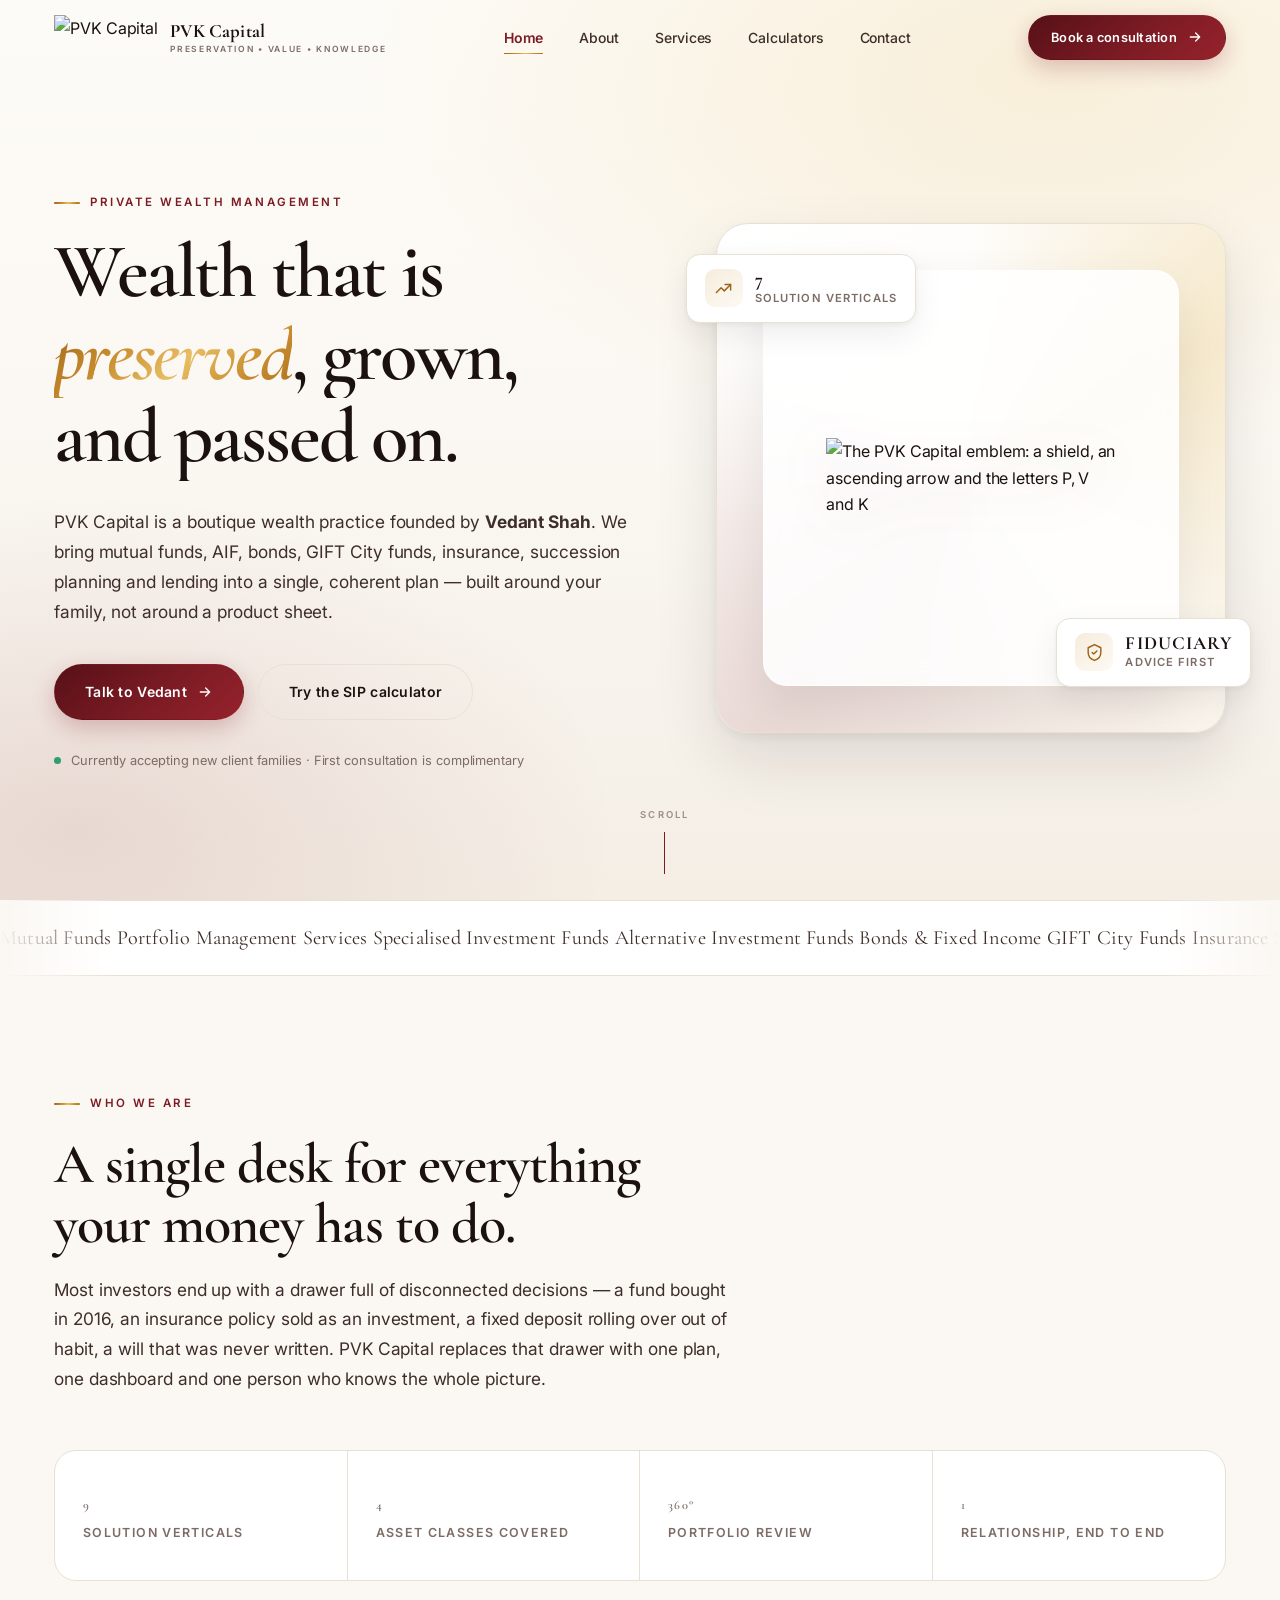
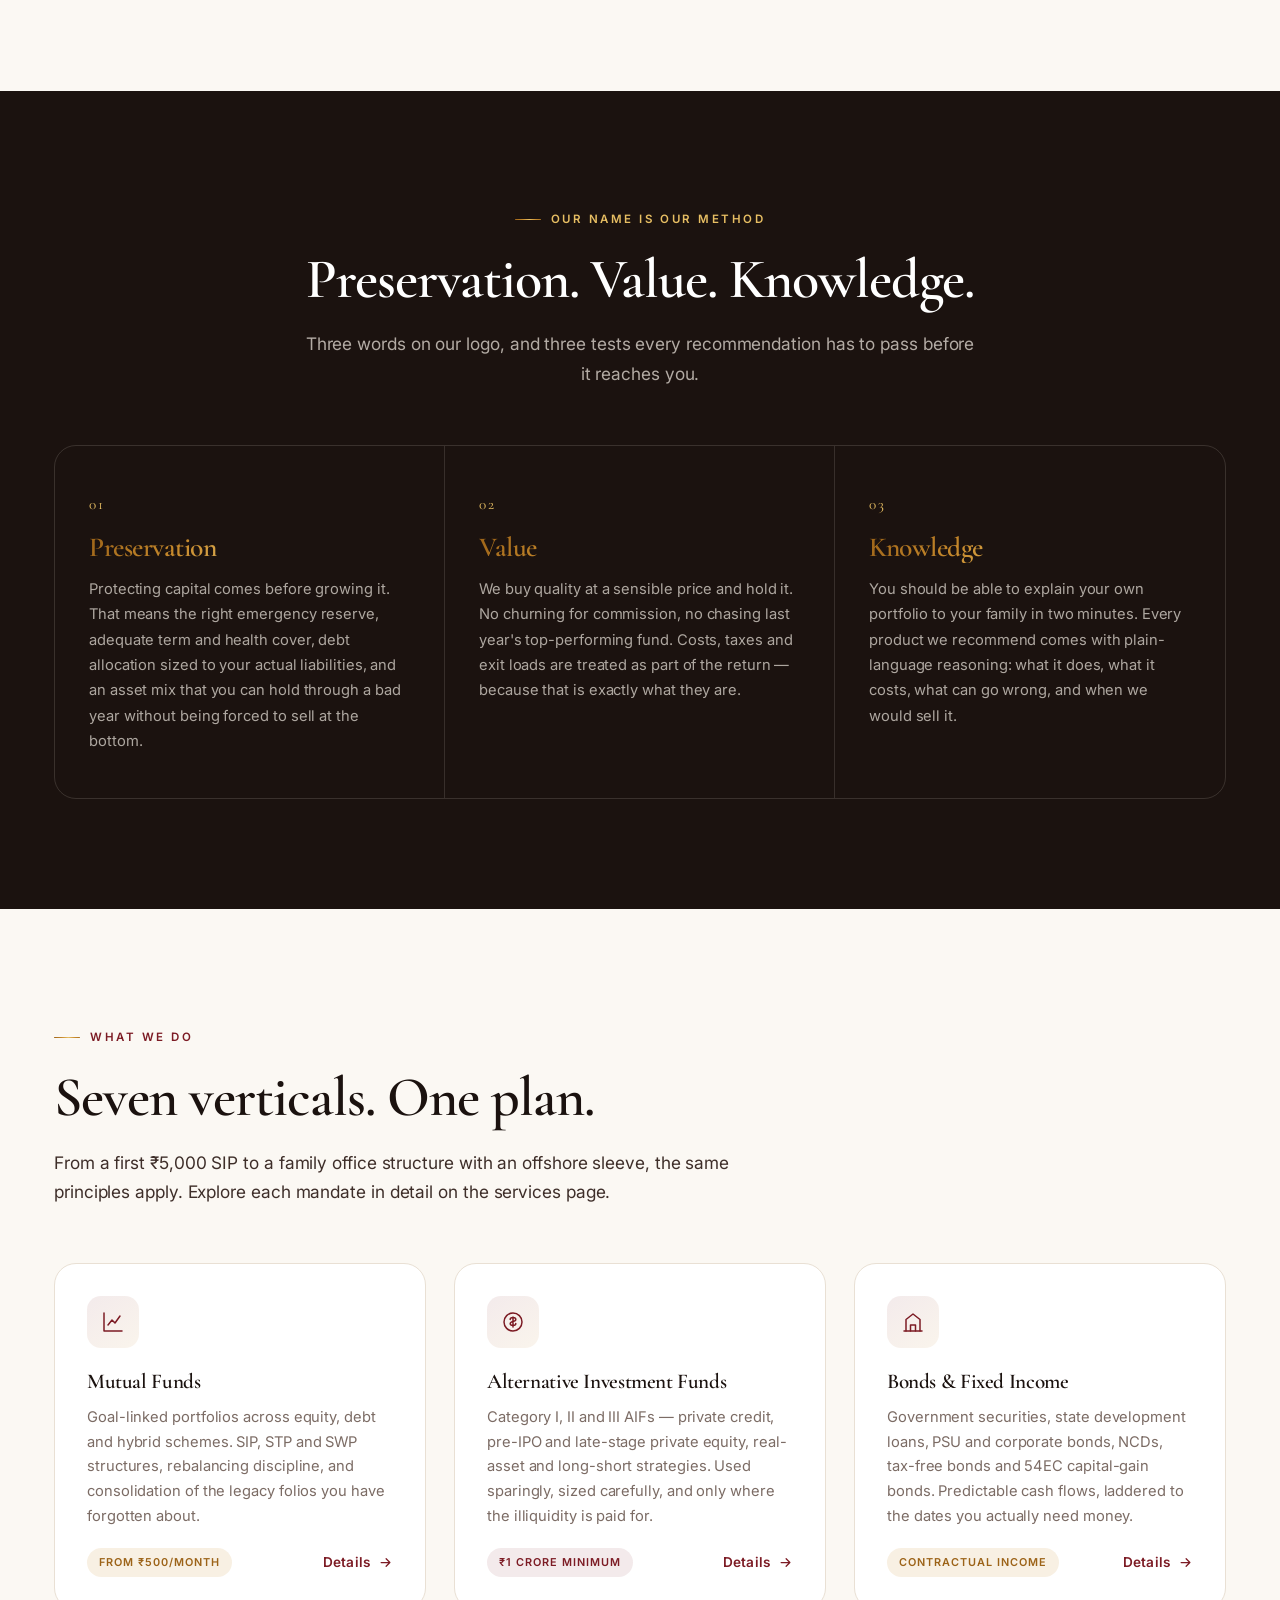
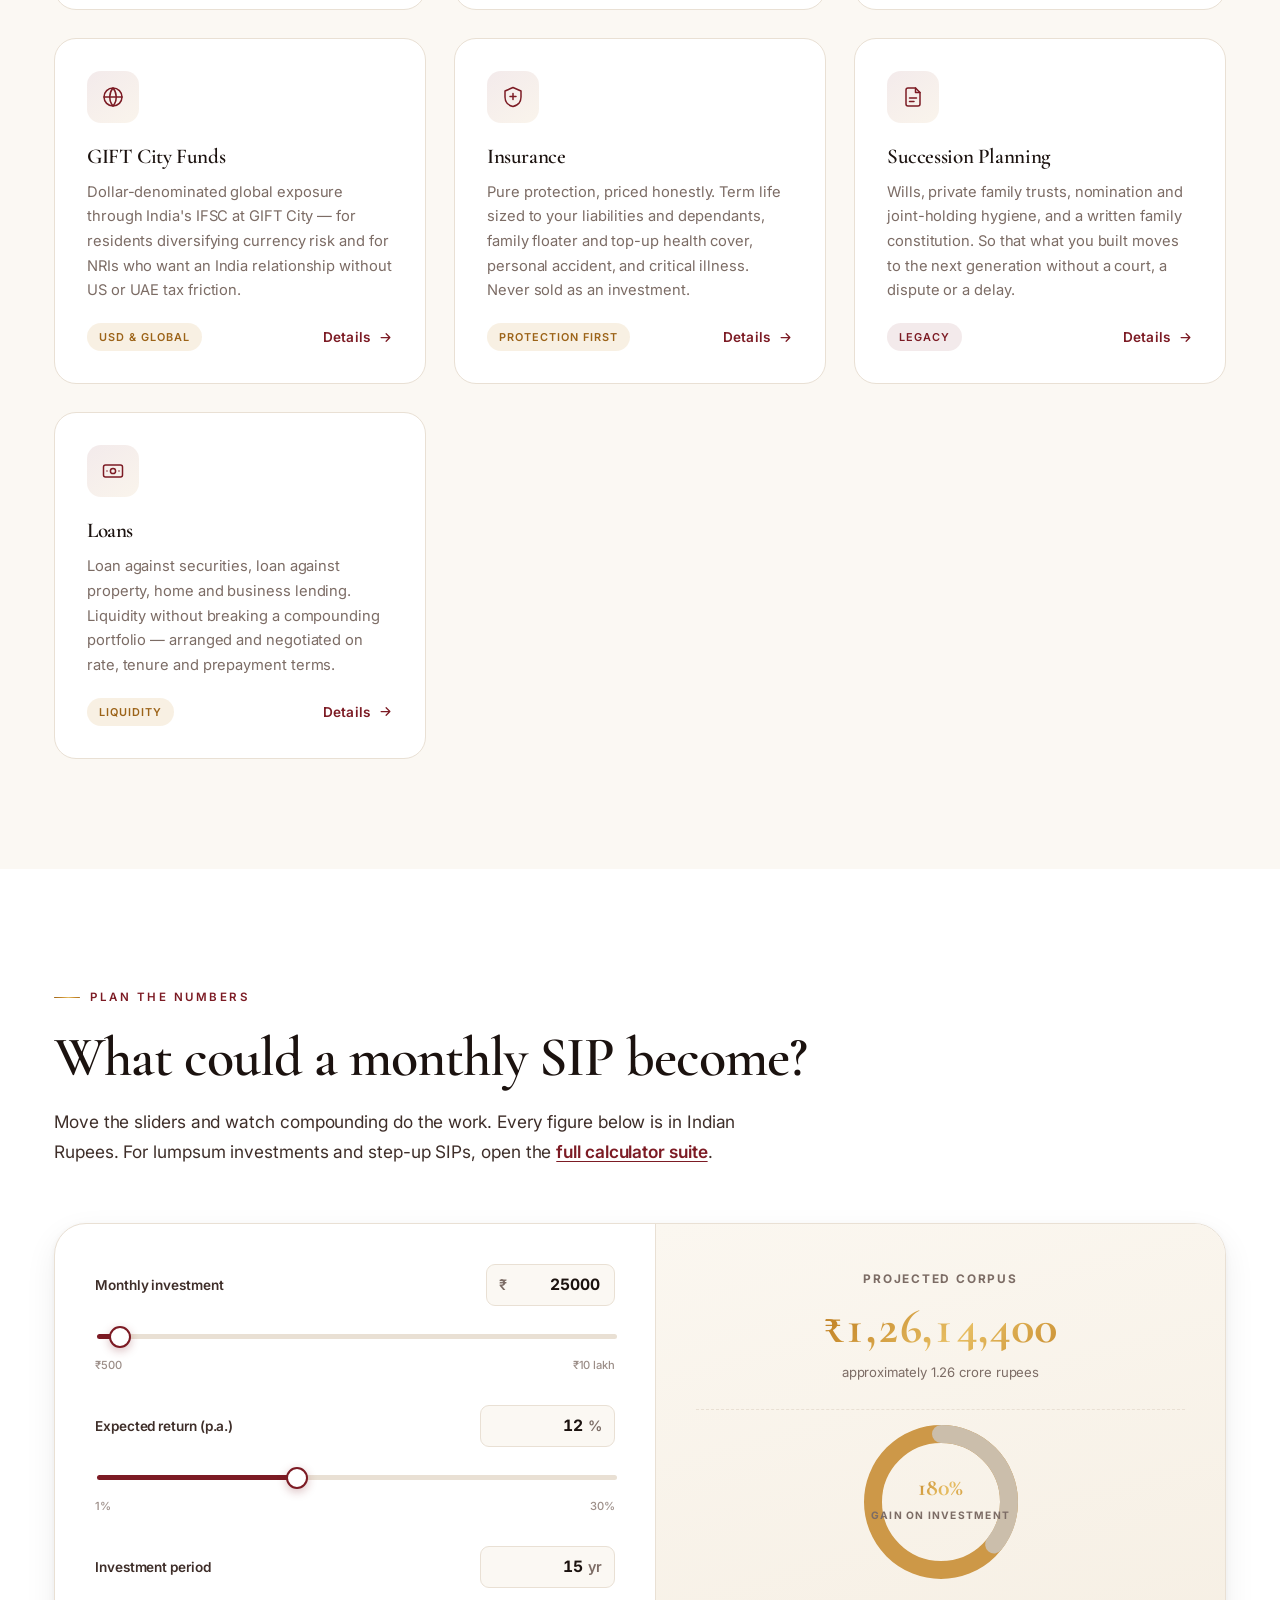
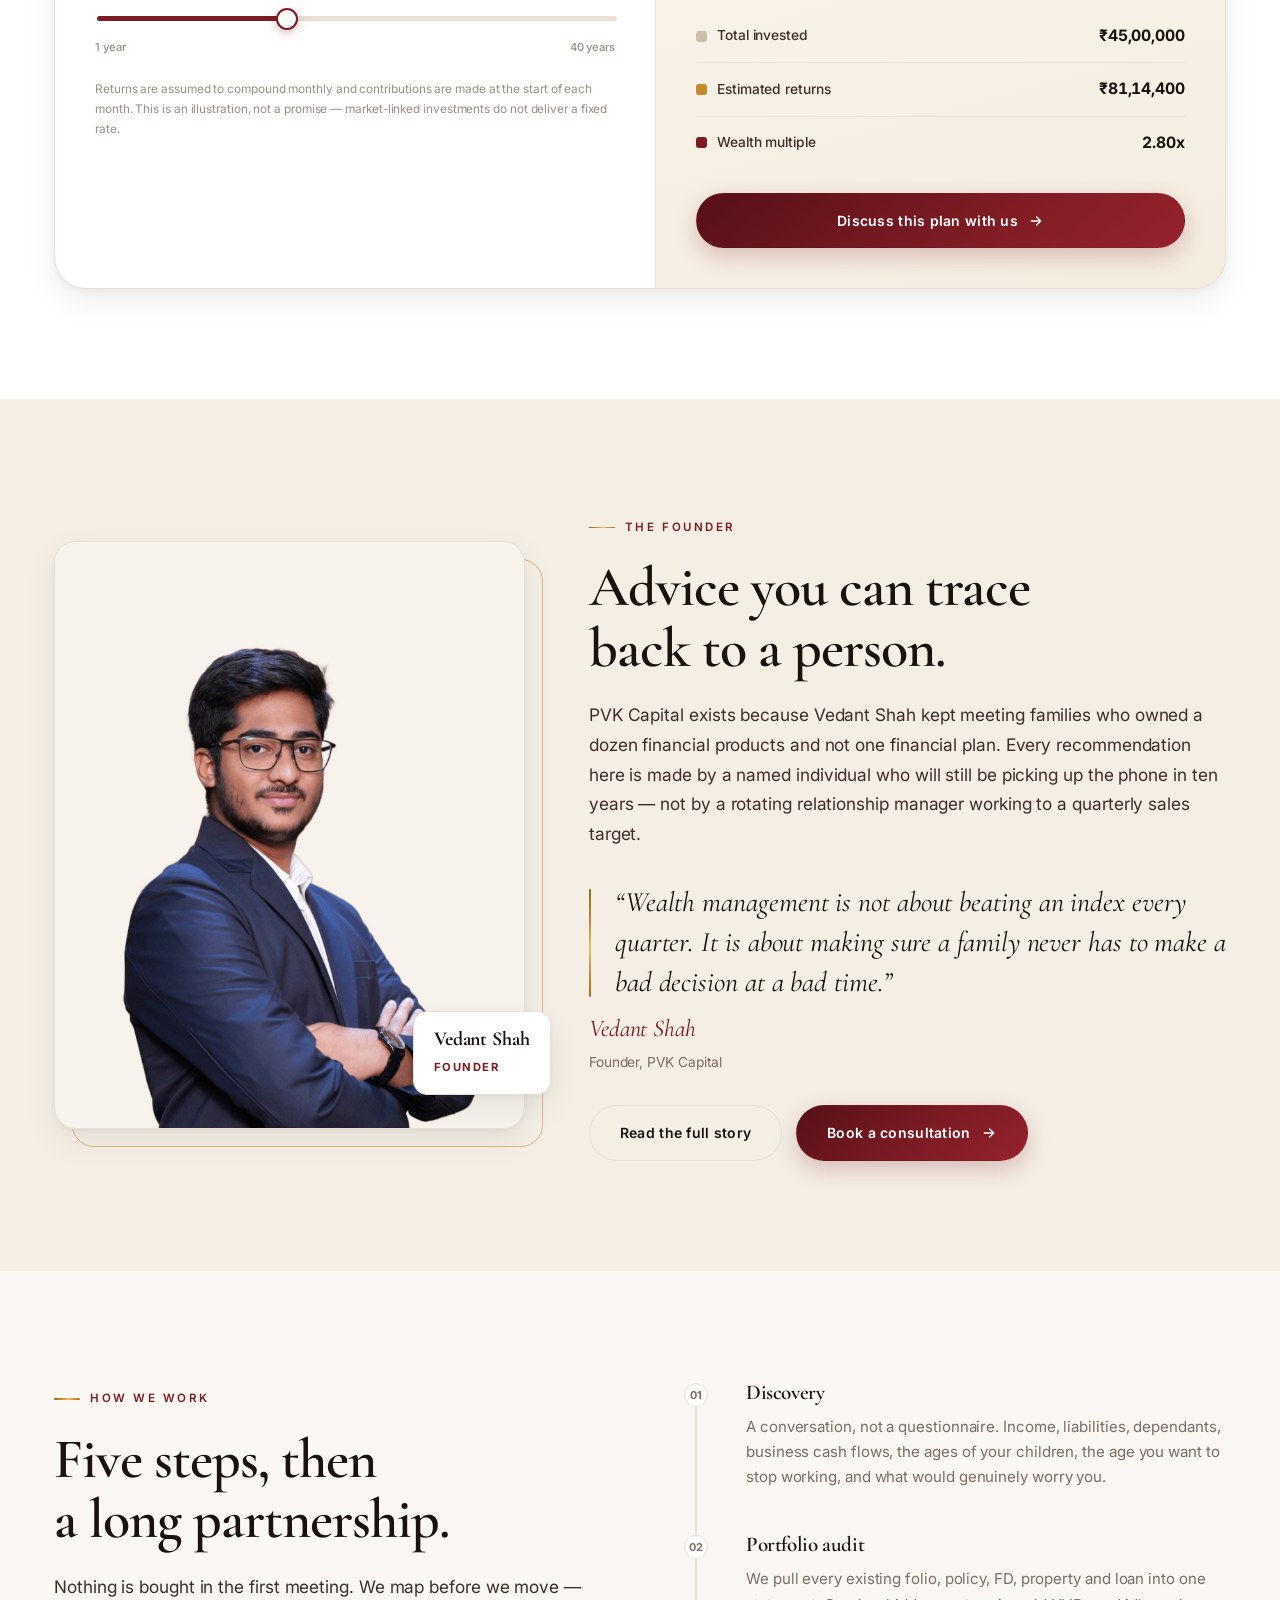
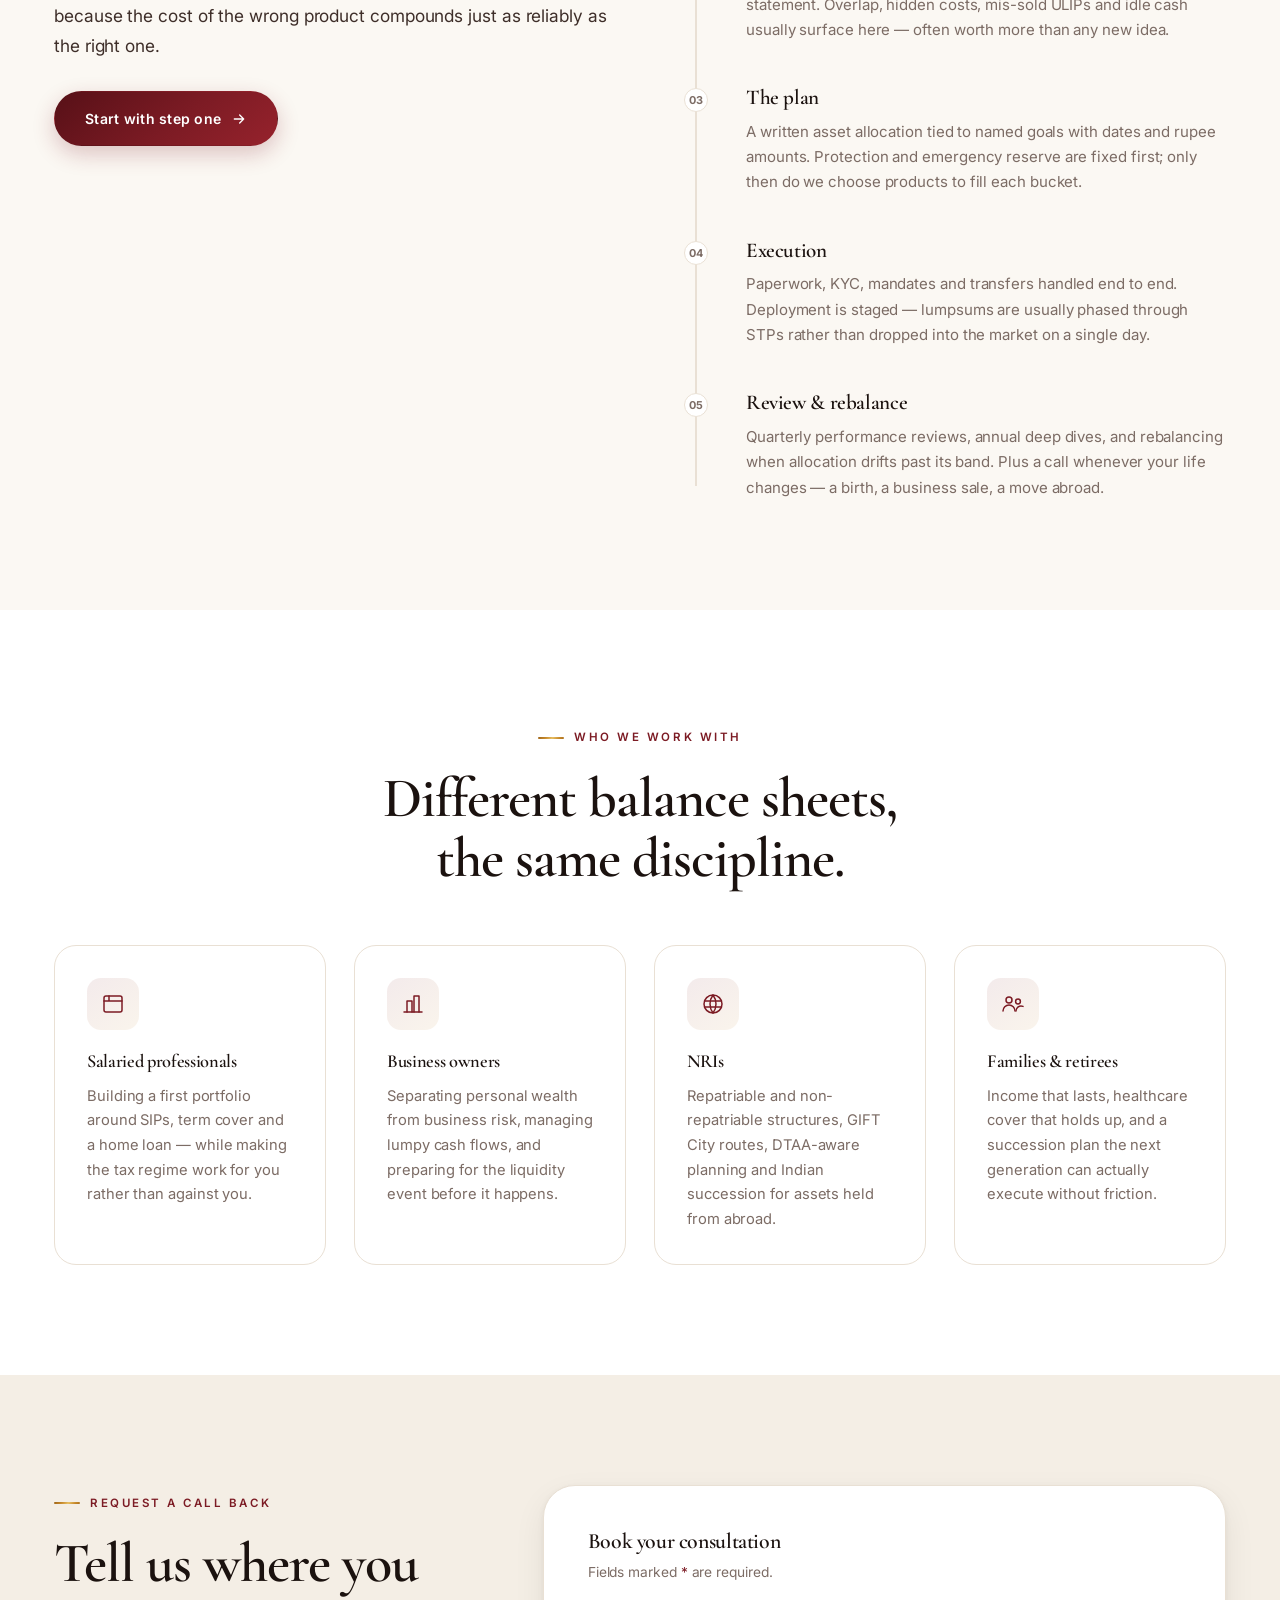
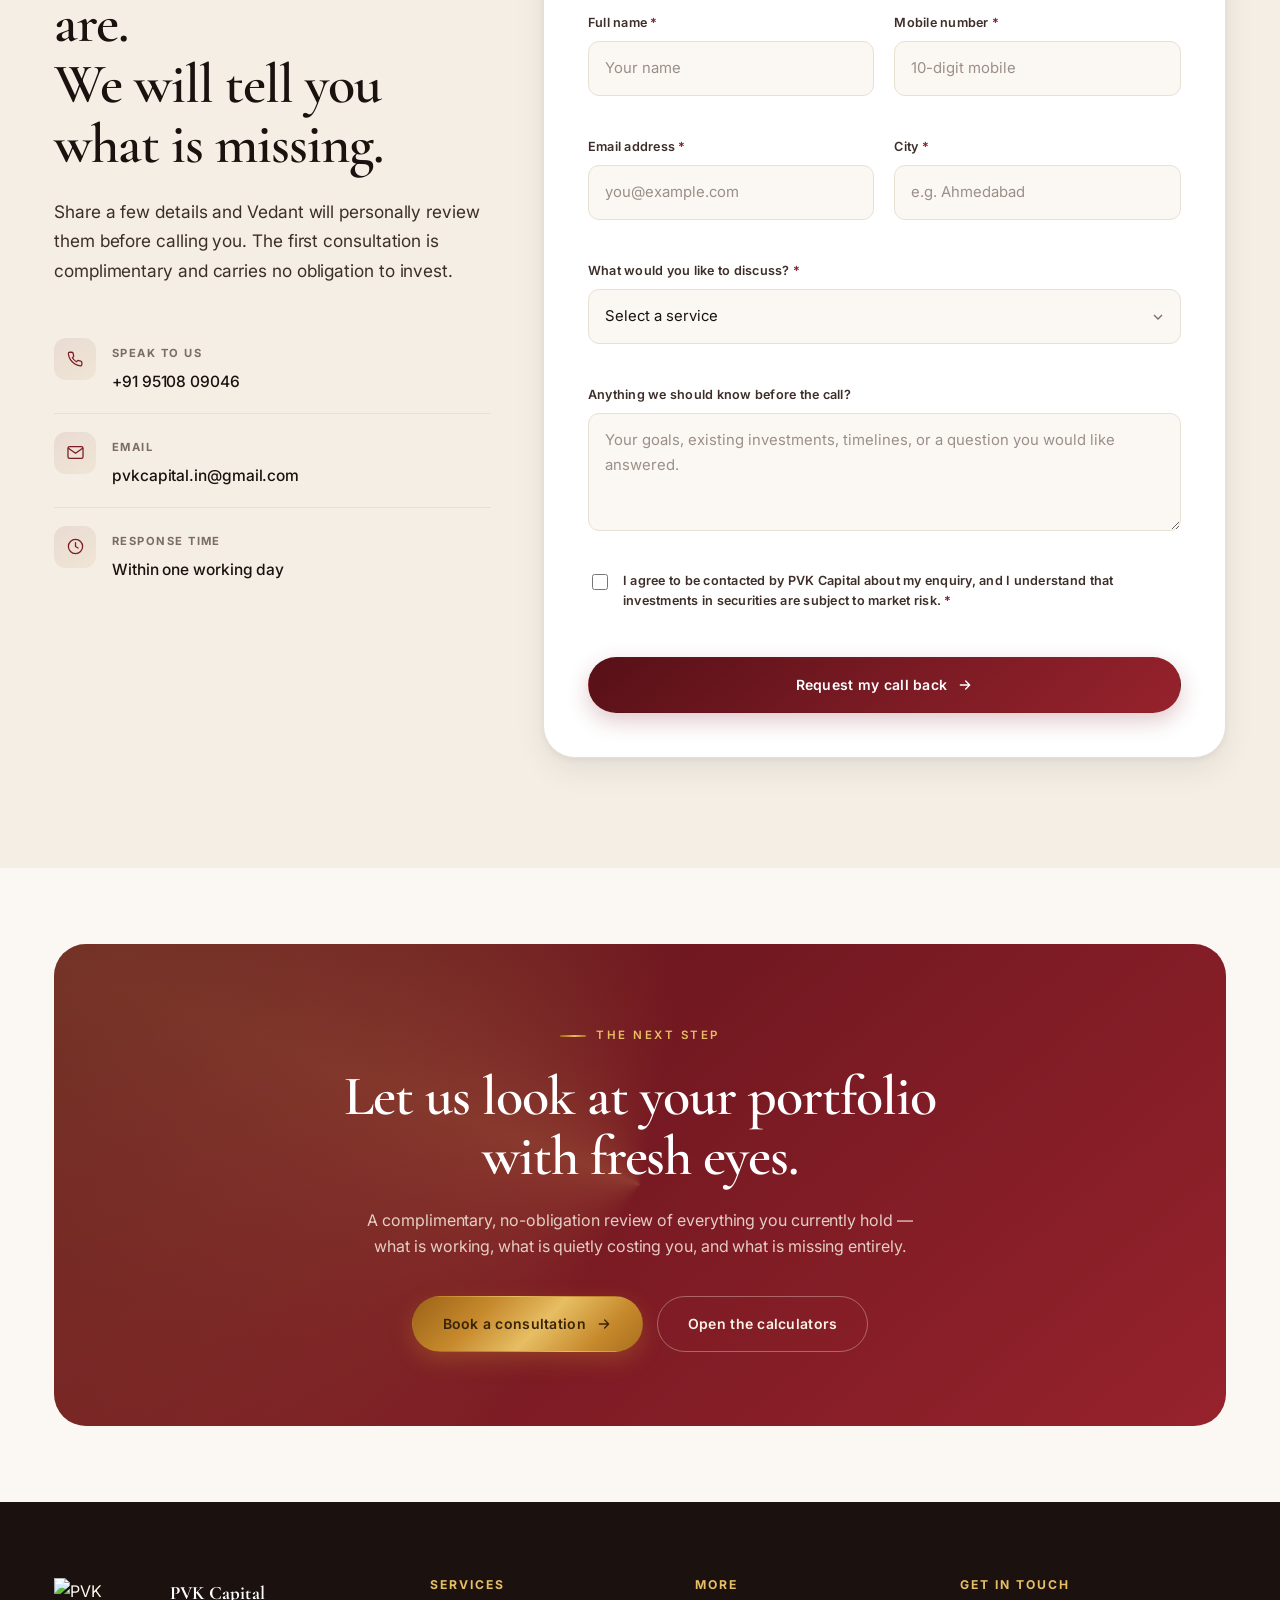
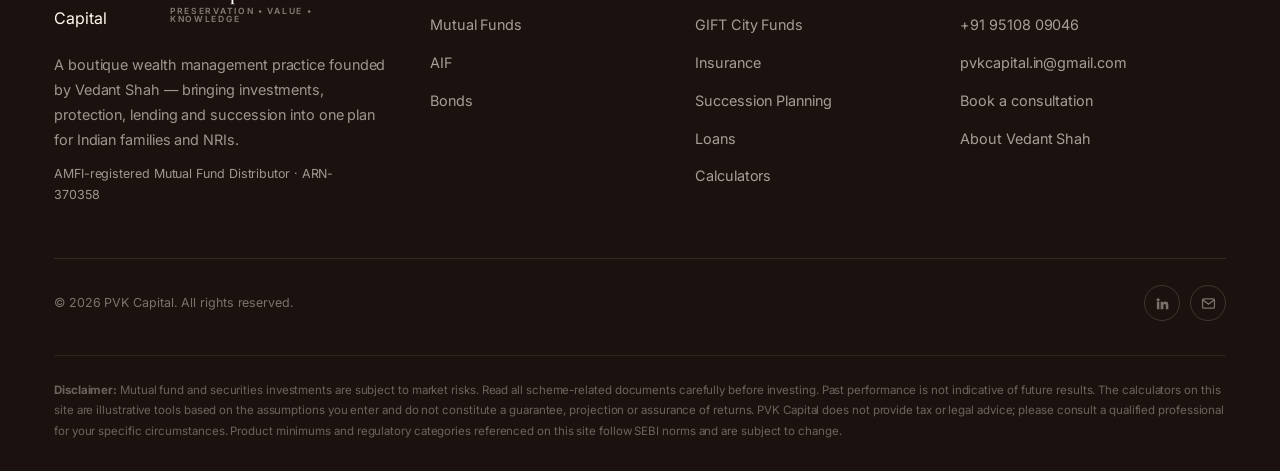
==== Frontend/index.html @ d407df59 "improvement 1.0" ====
<!DOCTYPE html>
<html lang="en">
<head>
<meta charset="UTF-8">
<meta name="viewport" content="width=device-width, initial-scale=1">
<title>PVK Capital — Wealth Management | Preservation • Value • Knowledge</title>
<meta name="description" content="PVK Capital is a wealth management practice founded by Vedant Shah. Mutual funds, AIF, bonds, GIFT City funds, insurance, succession planning and loans — under one relationship.">
<meta name="theme-color" content="#7C1B24">
<link rel="icon" type="image/png" href="assets/img/pvk-logo.png">
<link rel="preconnect" href="https://fonts.googleapis.com">
<link rel="preconnect" href="https://fonts.gstatic.com" crossorigin>
<link href="https://fonts.googleapis.com/css2?family=Cormorant+Garamond:ital,wght@0,400;0,500;0,600;0,700;1,400;1,600&family=Inter:wght@400;500;600;700&display=swap" rel="stylesheet">
<link rel="stylesheet" href="assets/css/style.css">
</head>
<body>

<div class="readbar"></div>

<!-- ============ NAV ============ -->
<header class="nav">
  <div class="wrap">
    <a class="brand" href="index.html" aria-label="PVK Capital — home">
      <img src="assets/img/pvk-logo.png" alt="PVK Capital">
      <span class="brand-txt">
        <b>PVK Capital</b>
        <span>Preservation • Value • Knowledge</span>
      </span>
    </a>
    <nav class="nav-links" aria-label="Primary">
      <a href="index.html">Home</a>
      <a href="about.html">About</a>
      <a href="services.html">Services</a>
      <a href="calculators.html">Calculators</a>
      <a href="contact.html">Contact</a>
    </nav>
    <div class="nav-cta">
      <a class="btn btn-primary" href="contact.html#enquiry">
        Book a consultation
        <svg viewBox="0 0 24 24" fill="none" stroke="currentColor" stroke-width="2" stroke-linecap="round" stroke-linejoin="round"><path d="M5 12h14M13 6l6 6-6 6"/></svg>
      </a>
      <button class="burger" type="button" aria-label="Open menu" aria-controls="mobile-menu"><i></i><i></i><i></i></button>
    </div>
  </div>
</header>

<div class="mobile-menu" id="mobile-menu">
  <a href="index.html">Home</a>
  <a href="about.html">About</a>
  <a href="services.html">Services</a>
  <a href="calculators.html">Calculators</a>
  <a href="contact.html">Contact</a>
  <a class="btn btn-primary" href="contact.html#enquiry" style="border-bottom:0">Book a consultation</a>
</div>

<main>

<!-- ============ HERO ============ -->
<section class="hero">
  <div class="wrap">
    <div class="hero-grid">
      <div>
        <span class="eyebrow">Private Wealth Management</span>
        <h1>
          <span class="line"><span>Wealth that is</span></span>
          <span class="line"><span><em class="serif-i gold-text">preserved</em>, grown,</span></span>
          <span class="line"><span>and passed on.</span></span>
        </h1>
        <p class="lede">
          PVK Capital is a boutique wealth practice founded by <strong>Vedant Shah</strong>. We bring
          mutual funds, AIF, bonds, GIFT City funds, insurance, succession planning and
          lending into a single, coherent plan — built around your family, not around a product sheet.
        </p>
        <div class="hero-actions">
          <a class="btn btn-primary" href="contact.html#enquiry">
            Talk to Vedant
            <svg viewBox="0 0 24 24" fill="none" stroke="currentColor" stroke-width="2" stroke-linecap="round" stroke-linejoin="round"><path d="M5 12h14M13 6l6 6-6 6"/></svg>
          </a>
          <a class="btn btn-ghost" href="#calculator">Try the SIP calculator</a>
        </div>
        <div class="hero-note">
          <span class="dot"></span>
          Currently accepting new client families · First consultation is complimentary
        </div>
      </div>

      <div class="hero-visual">
        <div class="hero-emblem">
          <div class="hero-emblem-inner">
            <img src="assets/img/pvk-logo.png" alt="The PVK Capital emblem: a shield, an ascending arrow and the letters P, V and K">
          </div>
        </div>

        <div class="float-card fc-1">
          <span class="fc-ico"><svg viewBox="0 0 24 24" fill="none" stroke="currentColor" stroke-width="1.8" stroke-linecap="round" stroke-linejoin="round"><path d="M3 17l6-6 4 4 8-8"/><path d="M14 7h7v7"/></svg></span>
          <span>
            <b>7</b>
            <span>Solution verticals</span>
          </span>
        </div>

        <div class="float-card fc-2">
          <span class="fc-ico"><svg viewBox="0 0 24 24" fill="none" stroke="currentColor" stroke-width="1.8" stroke-linecap="round" stroke-linejoin="round"><path d="M12 2l8 4v6c0 5-3.4 8.6-8 10-4.6-1.4-8-5-8-10V6l8-4z"/><path d="M9 12l2 2 4-4"/></svg></span>
          <span>
            <b>Fiduciary</b>
            <span>Advice first</span>
          </span>
        </div>
      </div>
    </div>
  </div>

  <div class="scroll-cue">
    <span>Scroll</span>
    <i></i>
  </div>
</section>

<!-- ============ MARQUEE ============ -->
<div class="marquee" aria-hidden="true">
  <div class="marquee-track">
    <span>Mutual Funds Portfolio Management Services Specialised Investment Funds Alternative Investment Funds Bonds &amp; Fixed Income GIFT City Funds Insurance Succession Planning Loans</span>
  </div>
</div>

<!-- ============ INTRO + STATS ============ -->
<section class="section bg-cream">
  <div class="wrap">
    <div class="section-head" data-rv>
      <span class="eyebrow">Who we are</span>
      <h2 class="h-lg">A single desk for everything<br>your money has to do.</h2>
      <p class="lede">
        Most investors end up with a drawer full of disconnected decisions — a fund bought in 2016, an
        insurance policy sold as an investment, a fixed deposit rolling over out of habit, a will that was
        never written. PVK Capital replaces that drawer with one plan, one dashboard and one person who
        knows the whole picture.
      </p>
    </div>

    <div class="stats" data-rv data-rv-d="1">
      <div class="stat">
        <b><span data-count="9">0</span></b>
        <span>Solution verticals</span>
      </div>
      <div class="stat">
        <b><span data-count="4">0</span></b>
        <span>Asset classes covered</span>
      </div>
      <div class="stat">
        <b><span data-count="360" data-suffix="°">0</span></b>
        <span>Portfolio review</span>
      </div>
      <div class="stat">
        <b><span data-count="1">0</span></b>
        <span>Relationship, end to end</span>
      </div>
    </div>
  </div>
</section>

<!-- ============ THE THREE PRINCIPLES ============ -->
<section class="section bg-ink">
  <div class="wrap">
    <div class="section-head center" data-rv>
      <span class="eyebrow">Our name is our method</span>
      <h2 class="h-lg" style="color:#fff">Preservation. Value. Knowledge.</h2>
      <p class="lede" style="color:rgba(243,237,228,.7);margin-inline:auto">
        Three words on our logo, and three tests every recommendation has to pass before it reaches you.
      </p>
    </div>

    <div class="triad" data-rv data-rv-d="1">
      <div class="triad-item">
        <span class="num">01</span>
        <h3 class="gold-text">Preservation</h3>
        <p>
          Protecting capital comes before growing it. That means the right emergency reserve, adequate
          term and health cover, debt allocation sized to your actual liabilities, and an asset mix that
          you can hold through a bad year without being forced to sell at the bottom.
        </p>
      </div>
      <div class="triad-item">
        <span class="num">02</span>
        <h3 class="gold-text">Value</h3>
        <p>
          We buy quality at a sensible price and hold it. No churning for commission, no chasing last
          year's top-performing fund. Costs, taxes and exit loads are treated as part of the return —
          because that is exactly what they are.
        </p>
      </div>
      <div class="triad-item">
        <span class="num">03</span>
        <h3 class="gold-text">Knowledge</h3>
        <p>
          You should be able to explain your own portfolio to your family in two minutes. Every product
          we recommend comes with plain-language reasoning: what it does, what it costs, what can go
          wrong, and when we would sell it.
        </p>
      </div>
    </div>
  </div>
</section>

<!-- ============ SERVICES ============ -->
<section class="section bg-cream" id="services">
  <div class="wrap">
    <div class="section-head" data-rv>
      <span class="eyebrow">What we do</span>
      <h2 class="h-lg">Seven verticals. One plan.</h2>
      <p class="lede">
        From a first ₹5,000 SIP to a family office structure with an offshore sleeve, the same principles
        apply. Explore each mandate in detail on the services page.
      </p>
    </div>

    <div class="grid grid-3">

      <article class="card" data-rv data-rv-d="1">
        <span class="card-ico"><svg viewBox="0 0 24 24" fill="none" stroke="currentColor" stroke-linecap="round" stroke-linejoin="round"><path d="M3 3v18h18"/><path d="M7 15l4-5 3 3 5-7"/></svg></span>
        <h3>Mutual Funds</h3>
        <p>Goal-linked portfolios across equity, debt and hybrid schemes. SIP, STP and SWP structures, rebalancing discipline, and consolidation of the legacy folios you have forgotten about.</p>
        <div class="card-foot">
          <span class="tag tag-gold">From ₹500/month</span>
          <a class="link-arrow" href="services.html#mutual-funds">Details <svg viewBox="0 0 24 24" fill="none" stroke="currentColor" stroke-width="2" stroke-linecap="round" stroke-linejoin="round"><path d="M5 12h14M13 6l6 6-6 6"/></svg></a>
        </div>
      </article>

      <article class="card" data-rv data-rv-d="2">
        <span class="card-ico"><svg viewBox="0 0 24 24" fill="none" stroke="currentColor" stroke-linecap="round" stroke-linejoin="round"><circle cx="12" cy="12" r="9"/><path d="M12 7v10M9.2 9.4c0-1.2 1.2-2 2.8-2s2.8.8 2.8 2-1.2 1.7-2.8 2.1-2.8.9-2.8 2.1 1.2 2 2.8 2 2.8-.8 2.8-2"/></svg></span>
        <h3>Alternative Investment Funds</h3>
        <p>Category I, II and III AIFs — private credit, pre-IPO and late-stage private equity, real-asset and long-short strategies. Used sparingly, sized carefully, and only where the illiquidity is paid for.</p>
        <div class="card-foot">
          <span class="tag tag-maroon">₹1 crore minimum</span>
          <a class="link-arrow" href="services.html#aif">Details <svg viewBox="0 0 24 24" fill="none" stroke="currentColor" stroke-width="2" stroke-linecap="round" stroke-linejoin="round"><path d="M5 12h14M13 6l6 6-6 6"/></svg></a>
        </div>
      </article>

      <article class="card" data-rv data-rv-d="2">
        <span class="card-ico"><svg viewBox="0 0 24 24" fill="none" stroke="currentColor" stroke-linecap="round" stroke-linejoin="round"><path d="M3 21h18"/><path d="M5 21V9.5L12 4l7 5.5V21"/><path d="M9.5 21v-6h5v6"/></svg></span>
        <h3>Bonds &amp; Fixed Income</h3>
        <p>Government securities, state development loans, PSU and corporate bonds, NCDs, tax-free bonds and 54EC capital-gain bonds. Predictable cash flows, laddered to the dates you actually need money.</p>
        <div class="card-foot">
          <span class="tag tag-gold">Contractual income</span>
          <a class="link-arrow" href="services.html#bonds">Details <svg viewBox="0 0 24 24" fill="none" stroke="currentColor" stroke-width="2" stroke-linecap="round" stroke-linejoin="round"><path d="M5 12h14M13 6l6 6-6 6"/></svg></a>
        </div>
      </article>

      <article class="card" data-rv data-rv-d="3">
        <span class="card-ico"><svg viewBox="0 0 24 24" fill="none" stroke="currentColor" stroke-linecap="round" stroke-linejoin="round"><circle cx="12" cy="12" r="9"/><path d="M3 12h18"/><path d="M12 3a14 14 0 0 1 0 18a14 14 0 0 1 0-18z"/></svg></span>
        <h3>GIFT City Funds</h3>
        <p>Dollar-denominated global exposure through India's IFSC at GIFT City — for residents diversifying currency risk and for NRIs who want an India relationship without US or UAE tax friction.</p>
        <div class="card-foot">
          <span class="tag tag-gold">USD &amp; global</span>
          <a class="link-arrow" href="services.html#gift-city">Details <svg viewBox="0 0 24 24" fill="none" stroke="currentColor" stroke-width="2" stroke-linecap="round" stroke-linejoin="round"><path d="M5 12h14M13 6l6 6-6 6"/></svg></a>
        </div>
      </article>

      <article class="card" data-rv data-rv-d="1">
        <span class="card-ico"><svg viewBox="0 0 24 24" fill="none" stroke="currentColor" stroke-linecap="round" stroke-linejoin="round"><path d="M12 2.5l8 3.5v6c0 4.8-3.3 8.4-8 9.5-4.7-1.1-8-4.7-8-9.5V6z"/><path d="M12 8.5v6M9 11.5h6"/></svg></span>
        <h3>Insurance</h3>
        <p>Pure protection, priced honestly. Term life sized to your liabilities and dependants, family floater and top-up health cover, personal accident, and critical illness. Never sold as an investment.</p>
        <div class="card-foot">
          <span class="tag tag-gold">Protection first</span>
          <a class="link-arrow" href="services.html#insurance">Details <svg viewBox="0 0 24 24" fill="none" stroke="currentColor" stroke-width="2" stroke-linecap="round" stroke-linejoin="round"><path d="M5 12h14M13 6l6 6-6 6"/></svg></a>
        </div>
      </article>

      <article class="card" data-rv data-rv-d="2">
        <span class="card-ico"><svg viewBox="0 0 24 24" fill="none" stroke="currentColor" stroke-linecap="round" stroke-linejoin="round"><path d="M14.5 3H7a2 2 0 0 0-2 2v14a2 2 0 0 0 2 2h10a2 2 0 0 0 2-2V7.5z"/><path d="M14.5 3v4.5H19"/><path d="M8.5 13h7M8.5 16.5h4.5"/></svg></span>
        <h3>Succession Planning</h3>
        <p>Wills, private family trusts, nomination and joint-holding hygiene, and a written family constitution. So that what you built moves to the next generation without a court, a dispute or a delay.</p>
        <div class="card-foot">
          <span class="tag tag-maroon">Legacy</span>
          <a class="link-arrow" href="services.html#succession">Details <svg viewBox="0 0 24 24" fill="none" stroke="currentColor" stroke-width="2" stroke-linecap="round" stroke-linejoin="round"><path d="M5 12h14M13 6l6 6-6 6"/></svg></a>
        </div>
      </article>

      <article class="card" data-rv data-rv-d="3">
        <span class="card-ico"><svg viewBox="0 0 24 24" fill="none" stroke="currentColor" stroke-linecap="round" stroke-linejoin="round"><rect x="2.5" y="6" width="19" height="12" rx="2"/><circle cx="12" cy="12" r="2.6"/><path d="M6 12h.01M18 12h.01"/></svg></span>
        <h3>Loans</h3>
        <p>Loan against securities, loan against property, home and business lending. Liquidity without breaking a compounding portfolio — arranged and negotiated on rate, tenure and prepayment terms.</p>
        <div class="card-foot">
          <span class="tag tag-gold">Liquidity</span>
          <a class="link-arrow" href="services.html#loans">Details <svg viewBox="0 0 24 24" fill="none" stroke="currentColor" stroke-width="2" stroke-linecap="round" stroke-linejoin="round"><path d="M5 12h14M13 6l6 6-6 6"/></svg></a>
        </div>
      </article>

    </div>
  </div>
</section>

<!-- ============ CALCULATOR ============ -->
<section class="section bg-white" id="calculator">
  <div class="wrap">
    <div class="section-head" data-rv>
      <span class="eyebrow">Plan the numbers</span>
      <h2 class="h-lg">What could a monthly SIP become?</h2>
      <p class="lede">
        Move the sliders and watch compounding do the work. Every figure below is in Indian Rupees.
        For lumpsum investments and step-up SIPs, open the
        <a href="calculators.html" style="color:var(--maroon);font-weight:600;text-decoration:underline;text-underline-offset:3px">full calculator suite</a>.
      </p>
    </div>

    <div class="calc" data-calc="sip" data-rv data-rv-d="1">
      <div class="calc-controls">

        <div class="field" data-field="amount">
          <div class="field-top">
            <label for="h-amt">Monthly investment</label>
            <span class="field-val"><i>₹</i><input id="h-amt" type="number" value="25000" min="500" max="1000000" step="500" inputmode="numeric" aria-label="Monthly investment in rupees"></span>
          </div>
          <input type="range" min="500" max="1000000" step="500" value="25000" aria-label="Monthly investment slider">
          <div class="range-scale"><span>₹500</span><span>₹10 lakh</span></div>
        </div>

        <div class="field" data-field="rate">
          <div class="field-top">
            <label for="h-rate">Expected return (p.a.)</label>
            <span class="field-val"><input id="h-rate" type="number" value="12" min="1" max="30" step="0.5" inputmode="decimal" aria-label="Expected annual return percentage"><i>%</i></span>
          </div>
          <input type="range" min="1" max="30" step="0.5" value="12" aria-label="Expected return slider">
          <div class="range-scale"><span>1%</span><span>30%</span></div>
        </div>

        <div class="field" data-field="years" style="margin-bottom:0">
          <div class="field-top">
            <label for="h-yrs">Investment period</label>
            <span class="field-val"><input id="h-yrs" type="number" value="15" min="1" max="40" step="1" inputmode="numeric" aria-label="Investment period in years"><i>yr</i></span>
          </div>
          <input type="range" min="1" max="40" step="1" value="15" aria-label="Investment period slider">
          <div class="range-scale"><span>1 year</span><span>40 years</span></div>
        </div>

        <p class="calc-note">
          Returns are assumed to compound monthly and contributions are made at the start of each month.
          This is an illustration, not a promise — market-linked investments do not deliver a fixed rate.
        </p>
      </div>

      <div class="calc-out">
        <div class="calc-result-main">
          <span>Projected corpus</span>
          <b class="gold-text" data-out="total">₹0</b>
          <em data-out="total-words"></em>
        </div>

        <div class="donut-wrap">
          <svg class="donut" width="168" height="168" viewBox="0 0 168 168" aria-hidden="true">
            <circle data-donut="track" cx="84" cy="84" r="68" stroke="#C6892C" stroke-width="18" opacity=".85"></circle>
            <circle data-donut="arc" cx="84" cy="84" r="68" stroke="#CBBEAB" stroke-width="18"></circle>
          </svg>
          <div class="donut-mid">
            <b class="gold-text" data-out="gain-pct">0%</b>
            <span>Gain on investment</span>
          </div>
        </div>

        <div class="calc-breakdown">
          <div class="cb-row">
            <span class="cb-k"><i class="swatch" style="background:#CBBEAB"></i> Total invested</span>
            <span class="cb-v" data-out="invested">₹0</span>
          </div>
          <div class="cb-row">
            <span class="cb-k"><i class="swatch" style="background:#C6892C"></i> Estimated returns</span>
            <span class="cb-v" data-out="returns">₹0</span>
          </div>
          <div class="cb-row">
            <span class="cb-k"><i class="swatch" style="background:#7C1B24"></i> Wealth multiple</span>
            <span class="cb-v" data-out="multiple">0x</span>
          </div>
        </div>

        <div class="calc-cta">
          <a class="btn btn-primary btn-block" data-plan-cta href="contact.html#enquiry">
            Discuss this plan with us
            <svg viewBox="0 0 24 24" fill="none" stroke="currentColor" stroke-width="2" stroke-linecap="round" stroke-linejoin="round"><path d="M5 12h14M13 6l6 6-6 6"/></svg>
          </a>
        </div>
      </div>
    </div>
  </div>
</section>

<!-- ============ FOUNDER ============ -->
<section class="section bg-sand" id="founder">
  <div class="wrap">
    <div class="founder">
      <div class="photo-frame" data-rv>
        <div class="photo-slot">
          <img src="assets/img/founder.jpg" alt="Vedant Shah, Founder of PVK Capital">
          <div class="photo-ph">
            <svg viewBox="0 0 24 24" fill="none" stroke="currentColor" stroke-linecap="round" stroke-linejoin="round"><rect x="3" y="4" width="18" height="16" rx="2"/><circle cx="12" cy="10.5" r="3"/><path d="M5.5 19a7 7 0 0 1 13 0"/></svg>
            <b>Vedant Shah</b>
            <span>Photograph to be added here</span>
          </div>
        </div>
        <div class="founder-badge">
          <b>Vedant Shah</b>
          <span>Founder</span>
        </div>
      </div>

      <div data-rv data-rv-d="1">
        <span class="eyebrow">The founder</span>
        <h2 class="h-lg">Advice you can trace<br>back to a person.</h2>
        <p class="lede" style="margin-top:22px">
          PVK Capital exists because Vedant Shah kept meeting families who owned a dozen financial
          products and not one financial plan. Every recommendation here is made by a named individual
          who will still be picking up the phone in ten years — not by a rotating relationship manager
          working to a quarterly sales target.
        </p>
        <div class="quote" style="margin-top:34px">
          “Wealth management is not about beating an index every quarter. It is about making sure a
          family never has to make a bad decision at a bad time.”
        </div>
        <p class="sig">Vedant Shah</p>
        <p class="small muted" style="margin-top:2px">Founder, PVK Capital</p>
        <div style="margin-top:32px;display:flex;gap:14px;flex-wrap:wrap">
          <a class="btn btn-ghost" href="about.html">Read the full story</a>
          <a class="btn btn-primary" href="contact.html#enquiry">
            Book a consultation
            <svg viewBox="0 0 24 24" fill="none" stroke="currentColor" stroke-width="2" stroke-linecap="round" stroke-linejoin="round"><path d="M5 12h14M13 6l6 6-6 6"/></svg>
          </a>
        </div>
      </div>
    </div>
  </div>
</section>

<!-- ============ PROCESS ============ -->
<section class="section bg-cream">
  <div class="wrap">
    <div class="grid grid-2" style="gap:64px;align-items:start">
      <div class="process-sticky" data-rv>
        <span class="eyebrow">How we work</span>
        <h2 class="h-lg">Five steps, then<br>a long partnership.</h2>
        <p class="lede" style="margin-top:22px">
          Nothing is bought in the first meeting. We map before we move — because the cost of the wrong
          product compounds just as reliably as the right one.
        </p>
        <a class="btn btn-primary" style="margin-top:30px" href="contact.html#enquiry">
          Start with step one
          <svg viewBox="0 0 24 24" fill="none" stroke="currentColor" stroke-width="2" stroke-linecap="round" stroke-linejoin="round"><path d="M5 12h14M13 6l6 6-6 6"/></svg>
        </a>
      </div>

      <div class="timeline" data-rv data-rv-d="1">
        <div class="tl-item">
          <span class="tl-dot">01</span>
          <h3>Discovery</h3>
          <p>A conversation, not a questionnaire. Income, liabilities, dependants, business cash flows, the ages of your children, the age you want to stop working, and what would genuinely worry you.</p>
        </div>
        <div class="tl-item">
          <span class="tl-dot">02</span>
          <h3>Portfolio audit</h3>
          <p>We pull every existing folio, policy, FD, property and loan into one statement. Overlap, hidden costs, mis-sold ULIPs and idle cash usually surface here — often worth more than any new idea.</p>
        </div>
        <div class="tl-item">
          <span class="tl-dot">03</span>
          <h3>The plan</h3>
          <p>A written asset allocation tied to named goals with dates and rupee amounts. Protection and emergency reserve are fixed first; only then do we choose products to fill each bucket.</p>
        </div>
        <div class="tl-item">
          <span class="tl-dot">04</span>
          <h3>Execution</h3>
          <p>Paperwork, KYC, mandates and transfers handled end to end. Deployment is staged — lumpsums are usually phased through STPs rather than dropped into the market on a single day.</p>
        </div>
        <div class="tl-item">
          <span class="tl-dot">05</span>
          <h3>Review &amp; rebalance</h3>
          <p>Quarterly performance reviews, annual deep dives, and rebalancing when allocation drifts past its band. Plus a call whenever your life changes — a birth, a business sale, a move abroad.</p>
        </div>
      </div>
    </div>
  </div>
</section>

<!-- ============ WHO WE SERVE ============ -->
<section class="section bg-white">
  <div class="wrap">
    <div class="section-head center" data-rv>
      <span class="eyebrow">Who we work with</span>
      <h2 class="h-lg">Different balance sheets,<br>the same discipline.</h2>
    </div>

    <div class="grid grid-4">
      <article class="card" data-rv data-rv-d="1">
        <span class="card-ico"><svg viewBox="0 0 24 24" fill="none" stroke="currentColor" stroke-linecap="round" stroke-linejoin="round"><rect x="3" y="4" width="18" height="16" rx="2"/><path d="M3 9h18M8 4v5"/></svg></span>
        <h3 style="font-size:1.15rem">Salaried professionals</h3>
        <p>Building a first portfolio around SIPs, term cover and a home loan — while making the tax regime work for you rather than against you.</p>
      </article>
      <article class="card" data-rv data-rv-d="2">
        <span class="card-ico"><svg viewBox="0 0 24 24" fill="none" stroke="currentColor" stroke-linecap="round" stroke-linejoin="round"><path d="M3 20h18"/><path d="M6 20V9h5v11M13 20V4h5v16"/></svg></span>
        <h3 style="font-size:1.15rem">Business owners</h3>
        <p>Separating personal wealth from business risk, managing lumpy cash flows, and preparing for the liquidity event before it happens.</p>
      </article>
      <article class="card" data-rv data-rv-d="3">
        <span class="card-ico"><svg viewBox="0 0 24 24" fill="none" stroke="currentColor" stroke-linecap="round" stroke-linejoin="round"><circle cx="12" cy="12" r="9"/><path d="M3.5 9h17M3.5 15h17"/><path d="M12 3a15 15 0 0 1 0 18a15 15 0 0 1 0-18z"/></svg></span>
        <h3 style="font-size:1.15rem">NRIs</h3>
        <p>Repatriable and non-repatriable structures, GIFT City routes, DTAA-aware planning and Indian succession for assets held from abroad.</p>
      </article>
      <article class="card" data-rv data-rv-d="4">
        <span class="card-ico"><svg viewBox="0 0 24 24" fill="none" stroke="currentColor" stroke-linecap="round" stroke-linejoin="round"><circle cx="8" cy="8" r="3"/><circle cx="17" cy="9.5" r="2.4"/><path d="M2 19a6 6 0 0 1 12 0"/><path d="M15 19a5 5 0 0 1 7-4.6"/></svg></span>
        <h3 style="font-size:1.15rem">Families &amp; retirees</h3>
        <p>Income that lasts, healthcare cover that holds up, and a succession plan the next generation can actually execute without friction.</p>
      </article>
    </div>
  </div>
</section>

<!-- ============ ENQUIRY ============ -->
<section class="section bg-sand" id="enquiry">
  <div class="wrap">
    <div class="contact-split">
      <div data-rv>
        <span class="eyebrow">Request a call back</span>
        <h2 class="h-lg">Tell us where you are.<br>We will tell you what is missing.</h2>
        <p class="lede" style="margin-top:22px">
          Share a few details and Vedant will personally review them before calling you. The first
          consultation is complimentary and carries no obligation to invest.
        </p>

        <div class="info-list">
          <div class="info-item">
            <span class="info-ico"><svg viewBox="0 0 24 24" fill="none" stroke="currentColor" stroke-linecap="round" stroke-linejoin="round"><path d="M20 16.9v2.6a1.7 1.7 0 0 1-1.9 1.7 17 17 0 0 1-7.4-2.6 16.7 16.7 0 0 1-5.1-5.1A17 17 0 0 1 3 6a1.7 1.7 0 0 1 1.7-1.9h2.6a1.7 1.7 0 0 1 1.7 1.5c.1.9.3 1.7.6 2.5a1.7 1.7 0 0 1-.4 1.8l-1.1 1.1a13.6 13.6 0 0 0 5.1 5.1l1.1-1.1a1.7 1.7 0 0 1 1.8-.4c.8.3 1.6.5 2.5.6a1.7 1.7 0 0 1 1.4 1.7z"/></svg></span>
            <span>
              <span class="k">Speak to us</span>
              <a class="v" href="tel:+919510809046">+91 95108 09046</a>
            </span>
          </div>
          <div class="info-item">
            <span class="info-ico"><svg viewBox="0 0 24 24" fill="none" stroke="currentColor" stroke-linecap="round" stroke-linejoin="round"><rect x="2.5" y="4.5" width="19" height="15" rx="2"/><path d="M3 6.5l9 6.5 9-6.5"/></svg></span>
            <span>
              <span class="k">Email</span>
              <a class="v" data-inbox data-inbox-text href="mailto:pvkcapital.in@gmail.com">pvkcapital.in@gmail.com</a>
            </span>
          </div>
          <div class="info-item">
            <span class="info-ico"><svg viewBox="0 0 24 24" fill="none" stroke="currentColor" stroke-linecap="round" stroke-linejoin="round"><circle cx="12" cy="12" r="9"/><path d="M12 7v5l3.2 1.9"/></svg></span>
            <span>
              <span class="k">Response time</span>
              <span class="v">Within one working day</span>
            </span>
          </div>
        </div>
      </div>

      <div data-rv data-rv-d="1">
        <form class="form-card" data-pvk-form data-subject="Consultation request" novalidate>
          <h3 class="h-sm" style="margin-bottom:8px">Book your consultation</h3>
          <p class="small muted" style="margin-bottom:28px">Fields marked <span style="color:var(--maroon)">*</span> are required.</p>

          <div class="form-grid">
            <div class="fg">
              <label for="e-name">Full name <span class="req">*</span></label>
              <input id="e-name" name="name" type="text" placeholder="Your name" required data-validate="name" autocomplete="name">
              <span class="msg"></span>
            </div>
            <div class="fg">
              <label for="e-phone">Mobile number <span class="req">*</span></label>
              <input id="e-phone" name="phone" type="tel" placeholder="10-digit mobile" required data-validate="phone" autocomplete="tel">
              <span class="msg"></span>
            </div>
            <div class="fg">
              <label for="e-email">Email address <span class="req">*</span></label>
              <input id="e-email" name="email" type="email" placeholder="you@example.com" required data-validate="email" autocomplete="email">
              <span class="msg"></span>
            </div>
            <div class="fg">
              <label for="e-city">City <span class="req">*</span></label>
              <input id="e-city" name="city" type="text" placeholder="e.g. Ahmedabad" required autocomplete="address-level2">
              <span class="msg"></span>
            </div>
            <div class="fg full">
              <label for="e-service">What would you like to discuss? <span class="req">*</span></label>
              <select id="e-service" name="service" required>
                <option value="">Select a service</option>
                <option>Mutual Funds</option>
                <option>Alternative Investment Fund (AIF)</option>
                <option>Bonds &amp; Fixed Income</option>
                <option>GIFT City Fund</option>
                <option>Insurance</option>
                <option>Succession Planning</option>
                <option>Loans</option>
                <option>A complete financial plan</option>
              </select>
              <span class="msg"></span>
            </div>
            <div class="fg full">
              <label for="e-msg">Anything we should know before the call?</label>
              <textarea id="e-msg" name="message" placeholder="Your goals, existing investments, timelines, or a question you would like answered."></textarea>
              <span class="msg"></span>
            </div>
            <div class="fg full">
              <label class="consent">
                <input type="checkbox" name="consent" value="Yes" required>
                <span>I agree to be contacted by PVK Capital about my enquiry, and I understand that investments in securities are subject to market risk. <span class="req">*</span></span>
              </label>
              <span class="msg"></span>
            </div>
          </div>

          <button class="btn btn-primary btn-block" type="submit" style="margin-top:26px">
            Request my call back
            <svg viewBox="0 0 24 24" fill="none" stroke="currentColor" stroke-width="2" stroke-linecap="round" stroke-linejoin="round"><path d="M5 12h14M13 6l6 6-6 6"/></svg>
          </button>

          <div class="form-status" role="status" aria-live="polite"></div>
        </form>
      </div>
    </div>
  </div>
</section>

<!-- ============ CTA BAND ============ -->
<section class="section-sm bg-cream">
  <div class="wrap">
    <div class="cta-band" data-rv>
      <span class="eyebrow" style="color:var(--gold-lt)">The next step</span>
      <h2 class="h-lg">Let us look at your portfolio<br>with fresh eyes.</h2>
      <p>
        A complimentary, no-obligation review of everything you currently hold — what is working, what is
        quietly costing you, and what is missing entirely.
      </p>
      <div class="cta-actions">
        <a class="btn btn-gold" href="contact.html#enquiry">
          Book a consultation
          <svg viewBox="0 0 24 24" fill="none" stroke="currentColor" stroke-width="2" stroke-linecap="round" stroke-linejoin="round"><path d="M5 12h14M13 6l6 6-6 6"/></svg>
        </a>
        <a class="btn btn-ghost" href="calculators.html">Open the calculators</a>
      </div>
    </div>
  </div>
</section>

</main>

<!-- ============ FOOTER ============ -->
<footer class="footer">
  <div class="wrap">
    <div class="footer-top">
      <div>
        <a class="brand" href="index.html">
          <img src="assets/img/pvk-logo.png" alt="PVK Capital" style="height:52px;filter:brightness(1.08)">
          <span class="brand-txt">
            <b>PVK Capital</b>
            <span>Preservation • Value • Knowledge</span>
          </span>
        </a>
        <p class="footer-about">
          A boutique wealth management practice founded by Vedant Shah — bringing investments,
          protection, lending and succession into one plan for Indian families and NRIs.
        </p>
        <p class="footer-about" style="margin-top:10px;font-size:.78rem">AMFI-registered Mutual Fund Distributor · ARN-370358</p>
      </div>

      <div>
        <h4>Services</h4>
        <ul class="footer-links">
          <li><a href="services.html#mutual-funds">Mutual Funds</a></li>
          <li><a href="services.html#aif">AIF</a></li>
          <li><a href="services.html#bonds">Bonds</a></li>
        </ul>
      </div>

      <div>
        <h4>More</h4>
        <ul class="footer-links">
          <li><a href="services.html#gift-city">GIFT City Funds</a></li>
          <li><a href="services.html#insurance">Insurance</a></li>
          <li><a href="services.html#succession">Succession Planning</a></li>
          <li><a href="services.html#loans">Loans</a></li>
          <li><a href="calculators.html">Calculators</a></li>
        </ul>
      </div>

      <div>
        <h4>Get in touch</h4>
        <ul class="footer-links">
          <li><a href="tel:+919510809046">+91 95108 09046</a></li>
          <li><a data-inbox data-inbox-text href="mailto:pvkcapital.in@gmail.com">pvkcapital.in@gmail.com</a></li>
          <li><a href="contact.html#enquiry">Book a consultation</a></li>
          <li><a href="about.html">About Vedant Shah</a></li>
        </ul>
      </div>
    </div>

    <div class="footer-bottom">
      <span>© <span data-year>2026</span> PVK Capital. All rights reserved.</span>
      <div class="socials">
        <a href="#" aria-label="LinkedIn"><svg viewBox="0 0 24 24" fill="currentColor"><path d="M4.98 3.5a2.5 2.5 0 1 1 0 5 2.5 2.5 0 0 1 0-5zM3 9h4v12H3zM9 9h3.8v1.7h.05a4.2 4.2 0 0 1 3.75-2c4 0 4.75 2.6 4.75 6V21h-4v-5.4c0-1.3 0-3-1.8-3s-2.1 1.4-2.1 2.9V21H9z"/></svg></a>
        <a data-inbox href="mailto:pvkcapital.in@gmail.com" aria-label="Email"><svg viewBox="0 0 24 24" fill="none" stroke="currentColor" stroke-width="2"><rect x="2.5" y="4.5" width="19" height="15" rx="2"/><path d="M3 6.5l9 6.5 9-6.5"/></svg></a>
      </div>
    </div>

    <p class="disclaimer">
      <strong>Disclaimer:</strong> Mutual fund and securities investments are subject to market risks. Read all
      scheme-related documents carefully before investing. Past performance is not indicative of future results.
      The calculators on this site are illustrative tools based on the assumptions you enter and do not
      constitute a guarantee, projection or assurance of returns. PVK Capital does not provide tax or legal
      advice; please consult a qualified professional for your specific circumstances. Product minimums and
      regulatory categories referenced on this site follow SEBI norms and are subject to change.
    </p>
  </div>
</footer>

<button class="totop" type="button" aria-label="Back to top">
  <svg viewBox="0 0 24 24" fill="none" stroke="currentColor" stroke-width="2" stroke-linecap="round" stroke-linejoin="round"><path d="M12 19V5M5 12l7-7 7 7"/></svg>
</button>

<script src="assets/js/main.js"></script>
<script src="assets/js/calculators.js"></script>
<script src="assets/js/forms.js"></script>
</body>
</html>
---- Frontend/assets/css/style.css ----
/* ============================================================
   PVK CAPITAL — Design System
   Preservation • Value • Knowledge
   ============================================================ */

/* ---------- 1. Tokens ---------- */
:root{
  /* Ink & neutrals */
  --ink:#1B120F;
  --ink-2:#3E2E29;
  --muted:#7C6C65;
  --muted-2:#9C8E88;
  --cream:#FBF8F3;
  --cream-2:#F4EEE5;
  --surface:#FFFFFF;
  --line:#E9E0D4;
  --line-soft:#F2EBE1;

  /* Brand — sampled from the mark */
  --maroon:#7C1B24;
  --maroon-deep:#571017;
  --maroon-soft:#A8323C;
  --gold:#C6892C;
  --gold-lt:#E7BE63;
  --gold-dp:#9C6318;
  --gold-grad:linear-gradient(135deg,#9C6318 0%,#C6892C 30%,#E7BE63 55%,#C6892C 80%,#A96F1E 100%);
  --maroon-grad:linear-gradient(140deg,#571017 0%,#7C1B24 55%,#96222C 100%);

  /* Type */
  --serif:'Cormorant Garamond','Georgia','Times New Roman',serif;
  --sans:'Inter','Segoe UI',system-ui,-apple-system,sans-serif;

  /* Space & shape */
  --r-sm:8px; --r-md:14px; --r-lg:22px; --r-xl:32px;
  --shadow-s:0 1px 2px rgba(27,18,15,.05),0 2px 8px rgba(27,18,15,.04);
  --shadow-m:0 2px 6px rgba(27,18,15,.05),0 12px 32px rgba(27,18,15,.07);
  --shadow-l:0 4px 12px rgba(27,18,15,.06),0 28px 64px rgba(27,18,15,.11);
  --ease:cubic-bezier(.22,.68,0,1);
  --ease-soft:cubic-bezier(.4,0,.2,1);
  --nav-h:76px;
  --maxw:1220px;
}

/* ---------- 2. Reset ---------- */
*,*::before,*::after{box-sizing:border-box}
html{-webkit-text-size-adjust:100%;scroll-behavior:smooth;scroll-padding-top:calc(var(--nav-h) + 20px)}
body{
  margin:0;background:var(--cream);color:var(--ink);
  font-family:var(--sans);font-size:16px;line-height:1.68;
  font-weight:400;letter-spacing:-.005em;
  -webkit-font-smoothing:antialiased;-moz-osx-font-smoothing:grayscale;
  overflow-x:hidden;
}
img,svg{max-width:100%;display:block}
a{color:inherit;text-decoration:none}
button,input,select,textarea{font:inherit;color:inherit}
h1,h2,h3,h4{margin:0;font-family:var(--serif);font-weight:600;line-height:1.08;letter-spacing:-.018em}
p{margin:0}
ul{margin:0;padding:0;list-style:none}
::selection{background:var(--maroon);color:#fff}

/* ---------- 3. Layout primitives ---------- */
.wrap{width:100%;max-width:var(--maxw);margin-inline:auto;padding-inline:24px}
.wrap-narrow{max-width:900px}
section{position:relative}
.section{padding:110px 0}
.section-sm{padding:76px 0}
.bg-cream{background:var(--cream)}
.bg-white{background:var(--surface)}
.bg-sand{background:var(--cream-2)}
.bg-ink{background:var(--ink);color:#F3EDE4}
.grid{display:grid;gap:28px}
.hairline{height:1px;background:var(--line);border:0;margin:0}

/* ---------- 4. Type helpers ---------- */
.eyebrow{
  display:inline-flex;align-items:center;gap:10px;
  font-family:var(--sans);font-size:11.5px;font-weight:600;
  letter-spacing:.22em;text-transform:uppercase;color:var(--maroon);
  margin-bottom:20px;
}
.eyebrow::before{content:"";width:26px;height:1.5px;background:var(--gold-grad);border-radius:2px}
.bg-ink .eyebrow{color:var(--gold-lt)}
.h-xl{font-size:clamp(2.9rem,6.4vw,5.1rem)}
.h-lg{font-size:clamp(2.3rem,4.4vw,3.5rem)}
.h-md{font-size:clamp(1.7rem,2.7vw,2.35rem)}
.h-sm{font-size:clamp(1.25rem,1.7vw,1.45rem)}
.lede{font-size:clamp(1.02rem,1.35vw,1.2rem);color:var(--ink-2);line-height:1.72;max-width:62ch}
.muted{color:var(--muted)}
.small{font-size:.86rem;line-height:1.62}
.gold-text{
  background:var(--gold-grad);-webkit-background-clip:text;background-clip:text;
  color:transparent;-webkit-text-fill-color:transparent;
}
.serif-i{font-family:var(--serif);font-style:italic}
.section-head{max-width:760px;margin-bottom:56px}
.section-head.center{margin-inline:auto;text-align:center}
.section-head.center .eyebrow{justify-content:center}
.section-head p{margin-top:20px}

/* ---------- 5. Buttons ---------- */
.btn{
  position:relative;display:inline-flex;align-items:center;justify-content:center;gap:10px;
  padding:15px 30px;border-radius:999px;border:1px solid transparent;
  font-size:.875rem;font-weight:600;letter-spacing:.02em;cursor:pointer;
  transition:transform .45s var(--ease),box-shadow .45s var(--ease),background .3s,color .3s,border-color .3s;
  white-space:nowrap;
}
.btn svg{width:16px;height:16px;transition:transform .45s var(--ease)}
.btn:hover{transform:translateY(-2px)}
.btn:hover svg{transform:translateX(4px)}
.btn:active{transform:translateY(0)}
.btn-primary{background:var(--maroon-grad);color:#fff;box-shadow:0 8px 22px rgba(124,27,36,.24)}
.btn-primary:hover{box-shadow:0 14px 34px rgba(124,27,36,.32)}
.btn-gold{background:var(--gold-grad);color:#3A2408;box-shadow:0 8px 22px rgba(198,137,44,.3)}
.btn-gold:hover{box-shadow:0 14px 34px rgba(198,137,44,.38)}
.btn-ghost{background:transparent;border-color:var(--line);color:var(--ink)}
.btn-ghost:hover{border-color:var(--maroon);color:var(--maroon);background:rgba(124,27,36,.03)}
.bg-ink .btn-ghost{border-color:rgba(243,237,228,.24);color:#F3EDE4}
.bg-ink .btn-ghost:hover{border-color:var(--gold-lt);color:var(--gold-lt);background:rgba(231,190,99,.07)}
.btn-block{width:100%}
.link-arrow{
  display:inline-flex;align-items:center;gap:8px;font-size:.85rem;font-weight:600;
  color:var(--maroon);letter-spacing:.01em;
}
.link-arrow svg{width:15px;height:15px;transition:transform .4s var(--ease)}
.link-arrow:hover svg{transform:translateX(5px)}
.bg-ink .link-arrow{color:var(--gold-lt)}

/* ---------- 6. Navigation ---------- */
.nav{
  position:fixed;inset:0 0 auto 0;height:var(--nav-h);z-index:1000;
  display:flex;align-items:center;
  transition:height .45s var(--ease),background .45s var(--ease),box-shadow .45s var(--ease),border-color .45s;
  border-bottom:1px solid transparent;
}
.nav.solid{
  height:66px;background:rgba(251,248,243,.86);backdrop-filter:blur(16px) saturate(1.6);
  -webkit-backdrop-filter:blur(16px) saturate(1.6);
  border-bottom-color:var(--line);box-shadow:0 6px 26px rgba(27,18,15,.05);
}
.nav .wrap{display:flex;align-items:center;justify-content:space-between;gap:24px;width:100%}
.brand{display:flex;align-items:center;gap:12px}
.brand img{height:44px;width:auto;transition:height .45s var(--ease)}
.nav.solid .brand img{height:38px}
.brand-txt{display:flex;flex-direction:column;line-height:1}
.brand-txt b{font-family:var(--serif);font-size:1.18rem;font-weight:700;letter-spacing:.01em;color:var(--ink)}
.brand-txt span{font-size:8.5px;letter-spacing:.2em;text-transform:uppercase;color:var(--muted);margin-top:4px;font-weight:600}
.nav-links{display:flex;align-items:center;gap:6px}
.nav-links a{
  position:relative;padding:9px 15px;border-radius:999px;font-size:.875rem;font-weight:500;
  color:var(--ink-2);transition:color .3s,background .3s;
}
.nav-links a::after{
  content:"";position:absolute;left:15px;right:15px;bottom:4px;height:1.5px;
  background:var(--gold-grad);border-radius:2px;transform:scaleX(0);transform-origin:left;
  transition:transform .45s var(--ease);
}
.nav-links a:hover{color:var(--maroon)}
.nav-links a:hover::after,.nav-links a.active::after{transform:scaleX(1)}
.nav-links a.active{color:var(--maroon);font-weight:600}
.nav-cta{display:flex;align-items:center;gap:12px}
.nav-cta .btn{padding:11px 22px;font-size:.8rem}
.burger{
  display:none;width:44px;height:44px;border:1px solid var(--line);background:var(--surface);
  border-radius:12px;cursor:pointer;position:relative;flex:0 0 auto;
}
.burger i{
  position:absolute;left:13px;width:18px;height:1.6px;background:var(--ink);border-radius:2px;
  transition:transform .4s var(--ease),opacity .25s;
}
.burger i:nth-child(1){top:16px}
.burger i:nth-child(2){top:21.5px}
.burger i:nth-child(3){top:27px}
body.menu-open .burger i:nth-child(1){transform:translateY(5.5px) rotate(45deg)}
body.menu-open .burger i:nth-child(2){opacity:0}
body.menu-open .burger i:nth-child(3){transform:translateY(-5.5px) rotate(-45deg)}
.mobile-menu{
  position:fixed;inset:0;z-index:999;background:var(--cream);
  padding:calc(var(--nav-h) + 30px) 24px 40px;
  display:flex;flex-direction:column;gap:4px;
  opacity:0;visibility:hidden;transform:translateY(-14px);
  transition:opacity .4s var(--ease),transform .5s var(--ease),visibility .4s;
  overflow-y:auto;
}
body.menu-open .mobile-menu{opacity:1;visibility:visible;transform:none}
.mobile-menu a{
  font-family:var(--serif);font-size:1.9rem;padding:12px 0;border-bottom:1px solid var(--line-soft);
  opacity:0;transform:translateY(14px);
}
body.menu-open .mobile-menu a{animation:mmIn .55s var(--ease) forwards}
body.menu-open .mobile-menu a:nth-child(1){animation-delay:.06s}
body.menu-open .mobile-menu a:nth-child(2){animation-delay:.11s}
body.menu-open .mobile-menu a:nth-child(3){animation-delay:.16s}
body.menu-open .mobile-menu a:nth-child(4){animation-delay:.21s}
body.menu-open .mobile-menu a:nth-child(5){animation-delay:.26s}
@keyframes mmIn{to{opacity:1;transform:none}}
.mobile-menu .btn{margin-top:26px}
body.menu-open{overflow:hidden}

/* ---------- 7. Hero ---------- */
.hero{
  position:relative;min-height:100vh;min-height:100svh;display:flex;align-items:center;
  padding:calc(var(--nav-h) + 70px) 0 90px;overflow:hidden;
  background:
    radial-gradient(1100px 620px at 82% 8%,rgba(231,190,99,.20),transparent 62%),
    radial-gradient(900px 560px at 6% 92%,rgba(124,27,36,.11),transparent 60%),
    linear-gradient(180deg,#FDFBF7 0%,var(--cream) 46%,var(--cream-2) 100%);
}
.hero-grid{
  display:grid;grid-template-columns:1.08fr .92fr;gap:64px;align-items:center;
}
.hero h1{font-size:clamp(2.7rem,6vw,5rem);line-height:1.02;letter-spacing:-.028em}
.hero h1 .line{display:block;overflow:hidden;padding-bottom:.06em}
.hero h1 .line > span{display:block;transform:translateY(105%);animation:lineUp 1.05s var(--ease) forwards}
.hero h1 .line:nth-child(1) > span{animation-delay:.12s}
.hero h1 .line:nth-child(2) > span{animation-delay:.24s}
.hero h1 .line:nth-child(3) > span{animation-delay:.36s}
@keyframes lineUp{to{transform:none}}
.hero .lede{margin-top:26px;opacity:0;animation:fadeUp .9s var(--ease) .58s forwards}
.hero-actions{display:flex;flex-wrap:wrap;gap:14px;margin-top:38px;opacity:0;animation:fadeUp .9s var(--ease) .72s forwards}
.hero-note{
  display:flex;align-items:center;gap:10px;margin-top:30px;font-size:.8rem;color:var(--muted);
  opacity:0;animation:fadeUp .9s var(--ease) .86s forwards;
}
.hero-note .dot{width:7px;height:7px;border-radius:50%;background:#2E9E6B;animation:pulse 2.4s ease-in-out infinite}
@keyframes pulse{0%,100%{box-shadow:0 0 0 3px rgba(46,158,107,.16)}50%{box-shadow:0 0 0 7px rgba(46,158,107,.05)}}
@keyframes fadeUp{from{opacity:0;transform:translateY(22px)}to{opacity:1;transform:none}}

/* Hero visual — layered card + emblem */
.hero-visual{position:relative;opacity:0;animation:fadeUp 1.1s var(--ease) .5s forwards}
.hero-emblem{
  position:relative;aspect-ratio:1/1;border-radius:var(--r-xl);
  background:linear-gradient(150deg,#fff,#FAF5EC);border:1px solid var(--line);
  box-shadow:var(--shadow-l);display:grid;place-items:center;overflow:hidden;
}
.hero-emblem::before{
  content:"";position:absolute;inset:-40%;
  background:conic-gradient(from 0deg,transparent 0deg,rgba(231,190,99,.28) 60deg,transparent 130deg,rgba(124,27,36,.14) 220deg,transparent 300deg);
  animation:spin 22s linear infinite;
}
@keyframes spin{to{transform:rotate(360deg)}}
.hero-emblem-inner{
  position:relative;z-index:2;width:82%;height:82%;border-radius:calc(var(--r-xl) - 8px);
  background:rgba(255,255,255,.86);backdrop-filter:blur(12px);border:1px solid rgba(255,255,255,.7);
  display:grid;place-items:center;padding:26px;box-shadow:0 20px 50px rgba(27,18,15,.08);
}
.hero-emblem-inner img{width:min(80%,320px);filter:drop-shadow(0 12px 26px rgba(124,27,36,.16))}
.float-card{
  position:absolute;background:var(--surface);border:1px solid var(--line);border-radius:var(--r-md);
  padding:14px 18px;box-shadow:var(--shadow-m);display:flex;align-items:center;gap:12px;z-index:3;
}
.float-card .fc-ico{
  width:38px;height:38px;border-radius:10px;display:grid;place-items:center;flex:0 0 auto;
  background:linear-gradient(140deg,rgba(198,137,44,.16),rgba(231,190,99,.08));color:var(--gold-dp);
}
.float-card .fc-ico svg{width:19px;height:19px}
.float-card b{display:block;font-family:var(--serif);font-size:1.16rem;line-height:1.1;color:var(--ink)}
.float-card span{font-size:.7rem;letter-spacing:.1em;text-transform:uppercase;color:var(--muted);font-weight:600}
.fc-1{top:6%;left:-6%;animation:floaty 6s ease-in-out infinite}
.fc-2{bottom:9%;right:-5%;animation:floaty 6s ease-in-out 1.6s infinite}
@keyframes floaty{0%,100%{transform:translateY(0)}50%{transform:translateY(-13px)}}

/* Scroll cue */
.scroll-cue{
  position:absolute;left:50%;bottom:26px;transform:translateX(-50%);
  display:flex;flex-direction:column;align-items:center;gap:9px;
  font-size:9.5px;letter-spacing:.24em;text-transform:uppercase;color:var(--muted-2);font-weight:600;
  opacity:0;animation:fadeUp .9s var(--ease) 1.1s forwards;
}
.scroll-cue i{width:1px;height:42px;background:linear-gradient(180deg,var(--gold),transparent);position:relative;overflow:hidden}
.scroll-cue i::after{content:"";position:absolute;inset:0;background:var(--maroon);animation:cue 2.1s var(--ease-soft) infinite}
@keyframes cue{0%{transform:translateY(-100%)}60%,100%{transform:translateY(100%)}}

/* ---------- 8. Marquee ---------- */
.marquee{
  overflow:hidden;border-block:1px solid var(--line);background:var(--surface);
  padding:20px 0;-webkit-mask-image:linear-gradient(90deg,transparent,#000 9%,#000 91%,transparent);
  mask-image:linear-gradient(90deg,transparent,#000 9%,#000 91%,transparent);
}
.marquee-track{display:flex;width:max-content;animation:marq 38s linear infinite}
.marquee:hover .marquee-track{animation-play-state:paused}
@keyframes marq{to{transform:translateX(-50%)}}
.marquee-track span{
  display:flex;align-items:center;gap:48px;padding-right:48px;font-family:var(--serif);font-size:1.26rem;
  color:var(--ink-2);white-space:nowrap;letter-spacing:.01em;
}
.marquee-track span::after{content:"";width:6px;height:6px;border-radius:50%;background:var(--gold);flex:0 0 auto}

/* ---------- 9. Stats ---------- */
.stats{display:grid;grid-template-columns:repeat(4,1fr);gap:0;border:1px solid var(--line);border-radius:var(--r-lg);overflow:hidden;background:var(--surface)}
.stat{padding:36px 28px;border-right:1px solid var(--line);transition:background .4s}
.stat:last-child{border-right:0}
.stat:hover{background:var(--cream)}
.stat b{display:block;font-family:var(--serif);font-size:clamp(2rem,3.3vw,2.9rem);line-height:1;letter-spacing:-.02em}
.stat span{display:block;margin-top:12px;font-size:.78rem;letter-spacing:.11em;text-transform:uppercase;color:var(--muted);font-weight:600}

/* ---------- 10. Cards ---------- */
.card{
  position:relative;background:var(--surface);border:1px solid var(--line);border-radius:var(--r-lg);
  padding:32px;transition:transform .55s var(--ease),box-shadow .55s var(--ease),border-color .4s;
  overflow:hidden;display:flex;flex-direction:column;
}
.card::before{
  content:"";position:absolute;inset:0 0 auto 0;height:2px;background:var(--gold-grad);
  transform:scaleX(0);transform-origin:left;transition:transform .6s var(--ease);
}
.card:hover{transform:translateY(-6px);box-shadow:var(--shadow-l);border-color:var(--line-soft)}
.card:hover::before{transform:scaleX(1)}
.card-ico{
  width:52px;height:52px;border-radius:14px;display:grid;place-items:center;margin-bottom:22px;
  background:linear-gradient(145deg,rgba(124,27,36,.09),rgba(198,137,44,.09));
  color:var(--maroon);transition:transform .55s var(--ease),background .45s,color .45s;
}
.card-ico svg{width:24px;height:24px;stroke-width:1.5}
.card:hover .card-ico{transform:scale(1.07) rotate(-4deg);background:var(--maroon-grad);color:#F6E4C4}
.card h3{font-size:1.32rem;margin-bottom:12px}
.card p{font-size:.92rem;color:var(--muted);line-height:1.68}
.card .card-foot{margin-top:auto;padding-top:20px;display:flex;align-items:center;justify-content:space-between;gap:12px}
.tag{
  display:inline-block;padding:5px 12px;border-radius:999px;background:var(--cream-2);
  font-size:.68rem;font-weight:600;letter-spacing:.09em;text-transform:uppercase;color:var(--ink-2);
}
.tag-gold{background:rgba(198,137,44,.13);color:var(--gold-dp)}
.tag-maroon{background:rgba(124,27,36,.09);color:var(--maroon)}
.grid-3{grid-template-columns:repeat(3,1fr)}
.grid-2{grid-template-columns:repeat(2,1fr)}
.grid-4{grid-template-columns:repeat(4,1fr)}

/* ---------- 11. Founder ---------- */
.founder{display:grid;grid-template-columns:.85fr 1.15fr;gap:64px;align-items:center}
.photo-frame{position:relative}
.photo-frame::after{
  content:"";position:absolute;inset:18px -18px -18px 18px;border:1px solid var(--gold);
  border-radius:var(--r-lg);z-index:0;opacity:.55;
}
.photo-slot{
  position:relative;z-index:1;aspect-ratio:4/5;border-radius:var(--r-lg);overflow:hidden;
  background:linear-gradient(160deg,#F6EFE3,#EDE2D1 55%,#E6D8C3);
  border:1px solid var(--line);display:grid;place-items:center;box-shadow:var(--shadow-m);
}
.photo-slot img{width:100%;height:100%;object-fit:cover;object-position:center top}
.photo-ph{display:none;flex-direction:column;align-items:center;gap:14px;padding:30px;text-align:center}
.photo-ph svg{width:54px;height:54px;color:var(--muted-2);stroke-width:1.2}
.photo-ph b{font-family:var(--serif);font-size:1.1rem;color:var(--ink-2);font-weight:600}
.photo-ph span{font-size:.72rem;letter-spacing:.09em;text-transform:uppercase;color:var(--muted-2);font-weight:600;max-width:26ch;line-height:1.8}
.founder-badge{
  position:absolute;z-index:2;right:-26px;bottom:34px;background:var(--surface);
  border:1px solid var(--line);border-radius:var(--r-md);padding:16px 20px;box-shadow:var(--shadow-m);
}
.founder-badge b{display:block;font-family:var(--serif);font-size:1.24rem;line-height:1.2}
.founder-badge span{font-size:.7rem;letter-spacing:.13em;text-transform:uppercase;color:var(--maroon);font-weight:700}
.quote{
  font-family:var(--serif);font-size:clamp(1.35rem,2.2vw,1.85rem);line-height:1.42;font-style:italic;
  color:var(--ink);position:relative;padding-left:26px;
}
.quote::before{content:"";position:absolute;left:0;top:6px;bottom:6px;width:2px;background:var(--gold-grad);border-radius:2px}
.sig{font-family:var(--serif);font-size:1.5rem;font-style:italic;color:var(--maroon);margin-top:6px}

/* ---------- 12. Values / triad ---------- */
.triad{display:grid;grid-template-columns:repeat(3,1fr);gap:0;border-radius:var(--r-lg);overflow:hidden;border:1px solid rgba(243,237,228,.14)}
.triad-item{padding:44px 34px;border-right:1px solid rgba(243,237,228,.13);transition:background .5s}
.triad-item:last-child{border-right:0}
.triad-item:hover{background:rgba(231,190,99,.05)}
.triad-item .num{font-family:var(--serif);font-size:.95rem;color:var(--gold-lt);letter-spacing:.16em}
.triad-item h3{font-size:1.72rem;margin:16px 0 14px}
.triad-item p{font-size:.92rem;color:rgba(243,237,228,.68);line-height:1.72}

/* ---------- 13. Process timeline ---------- */
.process-sticky{position:sticky;top:120px}
.timeline{position:relative;display:grid;gap:0}
.timeline::before{
  content:"";position:absolute;left:23px;top:14px;bottom:14px;width:1.5px;background:var(--line);
}
.timeline::after{
  content:"";position:absolute;left:23px;top:14px;width:1.5px;background:var(--gold-grad);
  height:var(--progress,0%);transition:height .18s linear;
}
.tl-item{position:relative;padding:0 0 44px 74px}
.tl-item:last-child{padding-bottom:0}
.tl-dot{
  position:absolute;left:12px;top:2px;width:24px;height:24px;border-radius:50%;
  background:var(--surface);border:1.5px solid var(--line);display:grid;place-items:center;
  font-size:.68rem;font-weight:700;color:var(--muted);z-index:2;
  transition:background .5s var(--ease),border-color .5s,color .5s,transform .5s var(--ease);
}
.tl-item.on .tl-dot{background:var(--maroon-grad);border-color:var(--maroon);color:#fff;transform:scale(1.14)}
.tl-item h3{font-size:1.32rem;margin-bottom:10px}
.tl-item p{color:var(--muted);font-size:.94rem;max-width:60ch}

/* ---------- 14. Accordion ---------- */
.acc{border-top:1px solid var(--line)}
.acc-item{border-bottom:1px solid var(--line)}
.acc-q{
  width:100%;background:none;border:0;cursor:pointer;text-align:left;
  padding:26px 52px 26px 0;position:relative;display:block;
  font-family:var(--serif);font-size:clamp(1.12rem,1.6vw,1.35rem);font-weight:600;color:var(--ink);
  transition:color .35s;
}
.acc-q:hover{color:var(--maroon)}
.acc-q::before,.acc-q::after{
  content:"";position:absolute;right:8px;top:50%;background:var(--maroon);border-radius:2px;
  transition:transform .45s var(--ease),opacity .35s;
}
.acc-q::before{width:15px;height:1.6px;margin-top:-.8px}
.acc-q::after{width:1.6px;height:15px;right:14.7px;margin-top:-7.5px}
.acc-item.open .acc-q::after{transform:rotate(90deg);opacity:0}
.acc-a{overflow:hidden;height:0;transition:height .5s var(--ease)}
.acc-a-inner{padding:0 40px 28px 0;color:var(--muted);font-size:.95rem;line-height:1.75}
.acc-a-inner ul{display:grid;gap:9px;margin-top:14px}
.acc-a-inner li{position:relative;padding-left:20px}
.acc-a-inner li::before{content:"";position:absolute;left:0;top:10px;width:6px;height:6px;border-radius:50%;background:var(--gold)}

/* ---------- 15. Calculator ---------- */
.calc{
  display:grid;grid-template-columns:1fr .95fr;gap:0;background:var(--surface);
  border:1px solid var(--line);border-radius:var(--r-xl);overflow:hidden;box-shadow:var(--shadow-m);
}
.calc-controls{padding:40px}
.calc-out{padding:40px;background:linear-gradient(165deg,#FBF7F0,#F4ECDF);border-left:1px solid var(--line)}
.tabs{display:inline-flex;padding:5px;background:var(--cream-2);border-radius:999px;gap:4px;margin-bottom:34px}
.tab{
  padding:10px 24px;border:0;background:transparent;border-radius:999px;cursor:pointer;
  font-size:.85rem;font-weight:600;color:var(--muted);transition:color .35s,background .35s,box-shadow .35s;
}
.tab.on{background:var(--surface);color:var(--maroon);box-shadow:var(--shadow-s)}
.field{margin-bottom:30px}
.field-top{display:flex;align-items:center;justify-content:space-between;gap:16px;margin-bottom:14px}
.field-top label{font-size:.85rem;font-weight:600;color:var(--ink-2)}
.field-val{
  display:flex;align-items:center;gap:3px;background:var(--cream);border:1px solid var(--line);
  border-radius:9px;padding:6px 12px;transition:border-color .3s,box-shadow .3s;
}
.field-val:focus-within{border-color:var(--maroon);box-shadow:0 0 0 3px rgba(124,27,36,.09)}
.field-val i{font-style:normal;font-size:.9rem;color:var(--muted);font-weight:600}
.field-val input{
  width:92px;border:0;background:transparent;text-align:right;font-size:.98rem;font-weight:700;
  color:var(--ink);outline:none;font-variant-numeric:tabular-nums;
}
.field-val input::-webkit-outer-spin-button,.field-val input::-webkit-inner-spin-button{-webkit-appearance:none;margin:0}
.field-val input[type=number]{-moz-appearance:textfield}
input[type=range]{
  -webkit-appearance:none;appearance:none;width:100%;height:5px;border-radius:99px;outline:none;
  background:linear-gradient(90deg,var(--maroon) var(--fill,40%),var(--line) var(--fill,40%));
  cursor:pointer;
}
input[type=range]::-webkit-slider-thumb{
  -webkit-appearance:none;width:22px;height:22px;border-radius:50%;background:var(--surface);
  border:2px solid var(--maroon);box-shadow:0 3px 10px rgba(124,27,36,.28);cursor:grab;
  transition:transform .25s var(--ease),box-shadow .25s;
}
input[type=range]::-webkit-slider-thumb:hover{transform:scale(1.16)}
input[type=range]::-webkit-slider-thumb:active{cursor:grabbing;transform:scale(1.04)}
input[type=range]::-moz-range-thumb{
  width:19px;height:19px;border-radius:50%;background:var(--surface);border:2px solid var(--maroon);
  box-shadow:0 3px 10px rgba(124,27,36,.28);cursor:grab;
}
.range-scale{display:flex;justify-content:space-between;margin-top:9px;font-size:.7rem;color:var(--muted-2);font-weight:500}
.calc-result-main{text-align:center;padding-bottom:26px;border-bottom:1px dashed var(--line)}
.calc-result-main > span{font-size:.74rem;letter-spacing:.15em;text-transform:uppercase;color:var(--muted);font-weight:700}
.calc-result-main b{
  display:block;margin-top:12px;font-family:var(--serif);font-size:clamp(2.1rem,3.8vw,3rem);
  line-height:1;letter-spacing:-.02em;font-variant-numeric:tabular-nums;
}
.calc-result-main em{display:block;margin-top:10px;font-style:normal;font-size:.82rem;color:var(--muted)}
.calc-breakdown{display:grid;gap:0;margin-top:24px}
.cb-row{display:flex;align-items:center;justify-content:space-between;gap:16px;padding:13px 0}
.cb-row + .cb-row{border-top:1px solid rgba(233,224,212,.8)}
.cb-row .cb-k{display:flex;align-items:center;gap:10px;font-size:.86rem;color:var(--ink-2);font-weight:500}
.cb-row .swatch{width:11px;height:11px;border-radius:3px;flex:0 0 auto}
.cb-row .cb-v{font-size:.98rem;font-weight:700;font-variant-numeric:tabular-nums}
.donut-wrap{display:grid;place-items:center;margin:8px 0 2px;position:relative}
.donut{transform:rotate(-90deg)}
.donut circle{fill:none;stroke-linecap:round;transition:stroke-dasharray .9s var(--ease)}
.donut-mid{position:absolute;text-align:center}
.donut-mid b{display:block;font-family:var(--serif);font-size:1.5rem;line-height:1}
.donut-mid span{font-size:.64rem;letter-spacing:.12em;text-transform:uppercase;color:var(--muted);font-weight:700}
.growth-chart{width:100%;height:200px;margin-top:10px;overflow:visible}
.growth-chart .bar-i{fill:#CBBEAB}
.growth-chart .bar-g{fill:url(#goldGrad)}
.growth-chart text{font-size:9px;fill:#9C8E88;font-family:var(--sans);font-weight:600}
.chart-legend{display:flex;gap:20px;justify-content:center;margin-top:12px;font-size:.76rem;color:var(--muted)}
.chart-legend span{display:flex;align-items:center;gap:7px}
.calc-note{margin-top:22px;font-size:.74rem;color:var(--muted-2);line-height:1.7}
.calc-cta{margin-top:24px}

/* ---------- 16. Forms ---------- */
.form-card{
  background:var(--surface);border:1px solid var(--line);border-radius:var(--r-xl);
  padding:44px;box-shadow:var(--shadow-m);
}
.form-grid{display:grid;grid-template-columns:1fr 1fr;gap:20px}
.fg{display:flex;flex-direction:column;gap:8px}
.fg.full{grid-column:1/-1}
.fg label{font-size:.79rem;font-weight:600;color:var(--ink-2);letter-spacing:.02em}
.fg label .req{color:var(--maroon)}
.fg input,.fg select,.fg textarea{
  width:100%;padding:14px 16px;border:1px solid var(--line);border-radius:11px;background:var(--cream);
  font-size:.93rem;transition:border-color .3s,box-shadow .3s,background .3s;outline:none;
}
.fg textarea{resize:vertical;min-height:118px;line-height:1.66}
.fg select{appearance:none;cursor:pointer;
  background-image:url("data:image/svg+xml;charset=utf-8,%3Csvg xmlns='http://www.w3.org/2000/svg' viewBox='0 0 24 24' fill='none' stroke='%237C6C65' stroke-width='2'%3E%3Cpath d='M6 9l6 6 6-6'/%3E%3C/svg%3E");
  background-repeat:no-repeat;background-position:right 14px center;background-size:16px;padding-right:42px;
}
.fg input:focus,.fg select:focus,.fg textarea:focus{border-color:var(--maroon);background:var(--surface);box-shadow:0 0 0 3px rgba(124,27,36,.08)}
.fg input::placeholder,.fg textarea::placeholder{color:var(--muted-2)}
.fg.err input,.fg.err select,.fg.err textarea{border-color:#C0392B;box-shadow:0 0 0 3px rgba(192,57,43,.08)}
.fg .msg{font-size:.74rem;color:#C0392B;opacity:0;transition:opacity .3s;min-height:1em}
.fg.err .msg{opacity:1}
.chip-row{display:flex;flex-wrap:wrap;gap:9px}
.chip{position:relative}
.chip input{position:absolute;opacity:0;pointer-events:none}
.chip span{
  display:inline-block;padding:9px 16px;border:1px solid var(--line);border-radius:999px;
  font-size:.8rem;font-weight:500;cursor:pointer;transition:all .3s var(--ease);background:var(--cream);
}
.chip span:hover{border-color:var(--maroon-soft);color:var(--maroon)}
.chip input:checked + span{background:var(--maroon-grad);border-color:var(--maroon);color:#fff;box-shadow:0 5px 14px rgba(124,27,36,.22)}
.chip input:focus-visible + span{outline:2px solid var(--maroon);outline-offset:2px}
.consent{display:flex;gap:12px;align-items:flex-start;font-size:.79rem;color:var(--muted);line-height:1.6}
.consent input{margin-top:3px;width:16px;height:16px;accent-color:var(--maroon);flex:0 0 auto}
.form-status{
  margin-top:18px;padding:15px 18px;border-radius:12px;font-size:.87rem;display:none;align-items:flex-start;gap:11px;
}
.form-status.show{display:flex;animation:fadeUp .5s var(--ease)}
.form-status.ok{background:rgba(46,158,107,.09);color:#1E7A50;border:1px solid rgba(46,158,107,.24)}
.form-status.bad{background:rgba(192,57,43,.07);color:#A6301F;border:1px solid rgba(192,57,43,.2)}
.form-status svg{width:17px;height:17px;flex:0 0 auto;margin-top:2px}
.btn.loading{pointer-events:none;opacity:.75}
.btn.loading::after{
  content:"";display:inline-block;width:13px;height:13px;
  border:2px solid rgba(255,255,255,.35);border-top-color:#fff;border-radius:50%;animation:spin .7s linear infinite;
}

/* ---------- 17. Contact info panel ---------- */
.contact-split{display:grid;grid-template-columns:.78fr 1.22fr;gap:52px;align-items:start}
.info-list{display:grid;gap:0;margin-top:34px}
.info-item{display:flex;gap:16px;padding:18px 0;border-bottom:1px solid var(--line)}
.info-item:last-child{border-bottom:0}
.info-ico{
  width:42px;height:42px;border-radius:12px;flex:0 0 auto;display:grid;place-items:center;
  background:linear-gradient(145deg,rgba(124,27,36,.09),rgba(198,137,44,.09));color:var(--maroon);
}
.info-ico svg{width:19px;height:19px;stroke-width:1.6}
.info-item .k{font-size:.7rem;letter-spacing:.13em;text-transform:uppercase;color:var(--muted);font-weight:700}
.info-item .v{font-size:.97rem;font-weight:500;margin-top:4px;color:var(--ink);word-break:break-word;display:block}
.info-item a.v:hover{color:var(--maroon)}

/* ---------- 18. CTA band ---------- */
.cta-band{
  position:relative;overflow:hidden;border-radius:var(--r-xl);padding:74px 56px;
  background:var(--maroon-grad);color:#FBF3E6;text-align:center;
}
.cta-band::before{
  content:"";position:absolute;inset:-45%;
  background:conic-gradient(from 210deg,transparent,rgba(231,190,99,.2),transparent 45%);
  animation:spin 26s linear infinite;
}
.cta-band > *{position:relative;z-index:1}
.cta-band h2{color:#fff}
.cta-band p{margin:20px auto 0;max-width:56ch;color:rgba(251,243,230,.82)}
.cta-actions{display:flex;flex-wrap:wrap;gap:14px;justify-content:center;margin-top:36px}
.cta-band .btn-ghost{border-color:rgba(251,243,230,.34);color:#FBF3E6}
.cta-band .btn-ghost:hover{border-color:var(--gold-lt);background:rgba(231,190,99,.12);color:#fff}

/* ---------- 19. Page header (inner pages) ---------- */
.page-head{
  padding:calc(var(--nav-h) + 84px) 0 74px;
  background:
    radial-gradient(820px 420px at 88% 0%,rgba(231,190,99,.19),transparent 62%),
    radial-gradient(620px 380px at 0% 100%,rgba(124,27,36,.08),transparent 60%),
    linear-gradient(180deg,#FDFBF7,var(--cream));
  border-bottom:1px solid var(--line);
}
.crumb{display:flex;align-items:center;gap:9px;font-size:.76rem;color:var(--muted);margin-bottom:22px}
.crumb a:hover{color:var(--maroon)}
.crumb svg{width:12px;height:12px;opacity:.55}

/* ---------- 20. Footer ---------- */
.footer{background:var(--ink);color:#EFE7DB;padding:76px 0 0}
.footer-top{display:grid;grid-template-columns:1.5fr 1fr 1fr 1.2fr;gap:44px;padding-bottom:52px}
.footer .brand-txt b{color:#fff}
.footer .brand-txt span{color:rgba(239,231,219,.5)}
.footer-about{margin-top:22px;font-size:.9rem;color:rgba(239,231,219,.62);line-height:1.75;max-width:38ch}
.footer h4{font-size:.76rem;letter-spacing:.16em;text-transform:uppercase;color:var(--gold-lt);font-family:var(--sans);font-weight:700;margin-bottom:20px}
.footer-links{display:grid;gap:11px}
.footer-links a{font-size:.9rem;color:rgba(239,231,219,.66);transition:color .3s,transform .3s var(--ease);display:inline-block}
.footer-links a:hover{color:var(--gold-lt);transform:translateX(4px)}
.footer-bottom{
  border-top:1px solid rgba(239,231,219,.11);padding:26px 0 34px;
  display:flex;flex-wrap:wrap;gap:18px;align-items:center;justify-content:space-between;
  font-size:.78rem;color:rgba(239,231,219,.45);
}
.footer-bottom .socials{display:flex;gap:10px}
.footer-bottom .socials a{
  width:36px;height:36px;border-radius:50%;border:1px solid rgba(239,231,219,.16);
  display:grid;place-items:center;transition:all .35s var(--ease);
}
.footer-bottom .socials a:hover{background:var(--gold-grad);border-color:transparent;color:#3A2408;transform:translateY(-3px)}
.footer-bottom .socials svg{width:15px;height:15px}
.disclaimer{
  padding:24px 0 30px;border-top:1px solid rgba(239,231,219,.08);
  font-size:.72rem;color:rgba(239,231,219,.38);line-height:1.75;
}

/* ---------- 21. Scroll reveal & chrome ---------- */
[data-rv]{opacity:0;transform:translateY(26px);transition:opacity .85s var(--ease),transform .85s var(--ease)}
[data-rv].in{opacity:1;transform:none}
[data-rv-d="1"]{transition-delay:.08s}
[data-rv-d="2"]{transition-delay:.16s}
[data-rv-d="3"]{transition-delay:.24s}
[data-rv-d="4"]{transition-delay:.32s}
[data-rv-d="5"]{transition-delay:.4s}
[data-rv-d="6"]{transition-delay:.48s}

.readbar{position:fixed;top:0;left:0;height:2px;background:var(--gold-grad);z-index:1001;width:0;transition:width .12s linear}

.totop{
  position:fixed;right:24px;bottom:24px;width:46px;height:46px;border-radius:50%;z-index:900;
  background:var(--maroon-grad);color:#fff;border:0;cursor:pointer;display:grid;place-items:center;
  box-shadow:0 10px 26px rgba(124,27,36,.3);opacity:0;visibility:hidden;transform:translateY(14px);
  transition:opacity .4s,transform .4s var(--ease),visibility .4s;
}
.totop.show{opacity:1;visibility:visible;transform:none}
.totop:hover{transform:translateY(-3px)}
.totop svg{width:18px;height:18px}

:focus-visible{outline:2px solid var(--maroon);outline-offset:3px;border-radius:4px}

/* ---------- 22. Responsive ---------- */
@media (max-width:1080px){
  .hero-grid{grid-template-columns:1fr;gap:56px}
  .hero-visual{max-width:460px;margin-inline:auto;width:100%}
  .fc-1{left:-2%}.fc-2{right:-2%}
  .footer-top{grid-template-columns:1fr 1fr;gap:38px}
  .contact-split{grid-template-columns:1fr;gap:40px}
  .founder{grid-template-columns:1fr;gap:52px}
  .photo-frame{max-width:400px}
  .grid-4{grid-template-columns:repeat(2,1fr)}
}
@media (max-width:900px){
  .nav-links,.nav-cta .btn{display:none}
  .burger{display:block}
  .grid-3{grid-template-columns:repeat(2,1fr)}
  .calc{grid-template-columns:1fr}
  .calc-out{border-left:0;border-top:1px solid var(--line)}
  .stats{grid-template-columns:repeat(2,1fr)}
  .stat:nth-child(2n){border-right:0}
  .stat:nth-child(-n+2){border-bottom:1px solid var(--line)}
  .triad{grid-template-columns:1fr}
  .triad-item{border-right:0;border-bottom:1px solid rgba(243,237,228,.13)}
  .triad-item:last-child{border-bottom:0}
  .section{padding:82px 0}
  .cta-band{padding:56px 30px}
  .form-card{padding:32px 26px}
}
@media (max-width:620px){
  .wrap{padding-inline:18px}
  .grid-3,.grid-2,.grid-4{grid-template-columns:1fr}
  .process-sticky{position:static;top:auto}
  .stats{grid-template-columns:1fr}
  .stat{border-right:0;border-bottom:1px solid var(--line)}
  .stat:last-child{border-bottom:0}
  .form-grid{grid-template-columns:1fr}
  .calc-controls,.calc-out{padding:28px 22px}
  .float-card{padding:11px 14px}
  .float-card b{font-size:1rem}
  .section{padding:66px 0}
  .footer-top{grid-template-columns:1fr}
  .founder-badge{right:0;bottom:-18px}
  .photo-frame::after{inset:14px -14px -14px 14px}
  .totop{right:16px;bottom:16px}
}

/* ---------- 23. Motion / print ---------- */
@media (prefers-reduced-motion:reduce){
  *,*::before,*::after{animation-duration:.001ms!important;animation-iteration-count:1!important;transition-duration:.001ms!important;scroll-behavior:auto!important}
  [data-rv]{opacity:1;transform:none}
  .hero h1 .line > span{transform:none}
  .hero .lede,.hero-actions,.hero-note,.hero-visual,.scroll-cue{opacity:1;animation:none}
}
@media print{
  .nav,.totop,.readbar,.mobile-menu,.scroll-cue,.marquee{display:none!important}
  body{background:#fff}
  .section{padding:24px 0}
}

/* ---------- 24. Services page ---------- */
.svc{display:grid;grid-template-columns:1.12fr .88fr;gap:58px;align-items:start}
.svc-media{position:sticky;top:110px}
@media (max-width:900px){.svc{grid-template-columns:1fr;gap:40px}.svc-media{position:static;order:2}}
.svc-num{
  font-family:var(--serif);font-size:clamp(3.4rem,7vw,5.6rem);line-height:.9;
  color:transparent;-webkit-text-stroke:1px rgba(124,27,36,.22);letter-spacing:-.03em;margin-bottom:6px;
}
.feature-list{display:grid;gap:14px;margin-top:26px}
.feature-list li{position:relative;padding-left:32px;font-size:.95rem;color:var(--ink-2);line-height:1.7}
.feature-list li::before{
  content:"";position:absolute;left:0;top:5px;width:19px;height:19px;border-radius:50%;
  background:linear-gradient(145deg,rgba(124,27,36,.1),rgba(198,137,44,.14));
}
.feature-list li::after{
  content:"";position:absolute;left:5.5px;top:10.5px;width:8px;height:4.5px;
  border-left:1.8px solid var(--maroon);border-bottom:1.8px solid var(--maroon);
  transform:rotate(-45deg);
}
.facts{border:1px solid var(--line);border-radius:var(--r-lg);background:var(--surface);overflow:hidden;box-shadow:var(--shadow-m)}
.facts-head{padding:20px 24px;background:var(--maroon-grad);color:#fff;font-family:var(--serif);font-size:1.16rem;font-weight:600}
.facts-row{display:flex;justify-content:space-between;align-items:baseline;gap:18px;padding:15px 24px;border-bottom:1px solid var(--line-soft);font-size:.87rem}
.facts-row:last-child{border-bottom:0}
.facts-row .fk{color:var(--muted);font-weight:500;flex:0 0 auto}
.facts-row .fv{color:var(--ink);font-weight:600;text-align:right}
.pill-list{display:flex;flex-wrap:wrap;gap:8px;margin-top:24px}
.svc-cta{margin-top:30px;display:flex;gap:13px;flex-wrap:wrap}
.risk{display:flex;gap:5px;align-items:center}
.risk i{width:16px;height:6px;border-radius:2px;background:var(--line);display:block}
.risk i.on{background:var(--gold-grad)}
.note-box{
  margin-top:28px;padding:20px 24px;border-radius:var(--r-md);
  background:rgba(198,137,44,.07);border:1px solid rgba(198,137,44,.22);
  font-size:.87rem;color:var(--ink-2);line-height:1.72;
}
.note-box strong{color:var(--maroon)}
.svc-jump{display:flex;flex-wrap:wrap;gap:9px;margin-top:34px}
.svc-jump a{
  padding:9px 17px;border:1px solid var(--line);border-radius:999px;font-size:.82rem;font-weight:500;
  background:var(--surface);transition:all .35s var(--ease);
}
.svc-jump a:hover{border-color:var(--maroon);color:var(--maroon);transform:translateY(-2px);box-shadow:var(--shadow-s)}

/* ---------- 25. Calculators page ---------- */
.calc-intro-grid{display:grid;grid-template-columns:repeat(3,1fr);gap:24px;margin-top:44px}
@media (max-width:900px){.calc-intro-grid{grid-template-columns:1fr}}
.mini{padding:26px;border:1px solid var(--line);border-radius:var(--r-lg);background:var(--surface)}
.mini h4{font-family:var(--serif);font-size:1.16rem;font-weight:600;margin-bottom:10px}
.mini p{font-size:.88rem;color:var(--muted);line-height:1.7}
.formula{
  font-family:'Consolas','SF Mono',ui-monospace,monospace;font-size:.82rem;background:var(--cream-2);
  border:1px solid var(--line);border-radius:10px;padding:14px 16px;margin-top:14px;
  color:var(--ink-2);overflow-x:auto;white-space:nowrap;
}
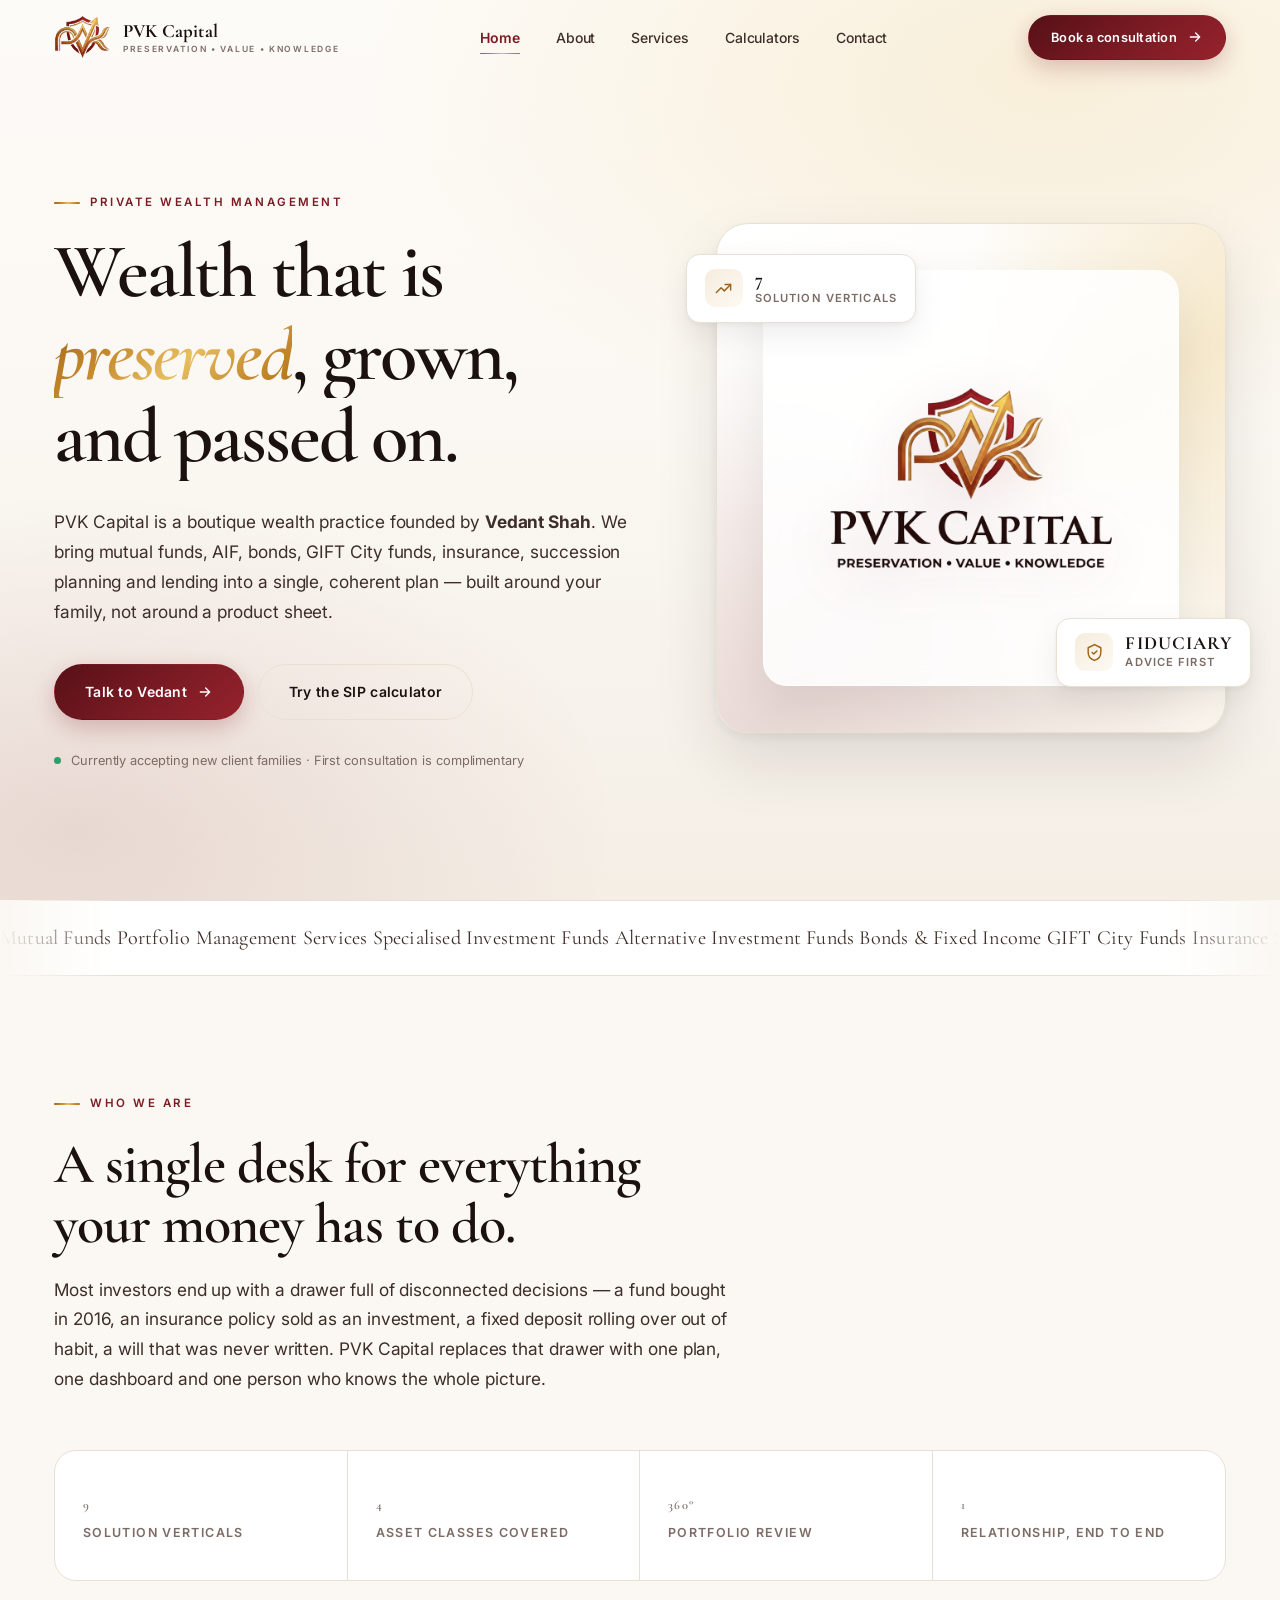
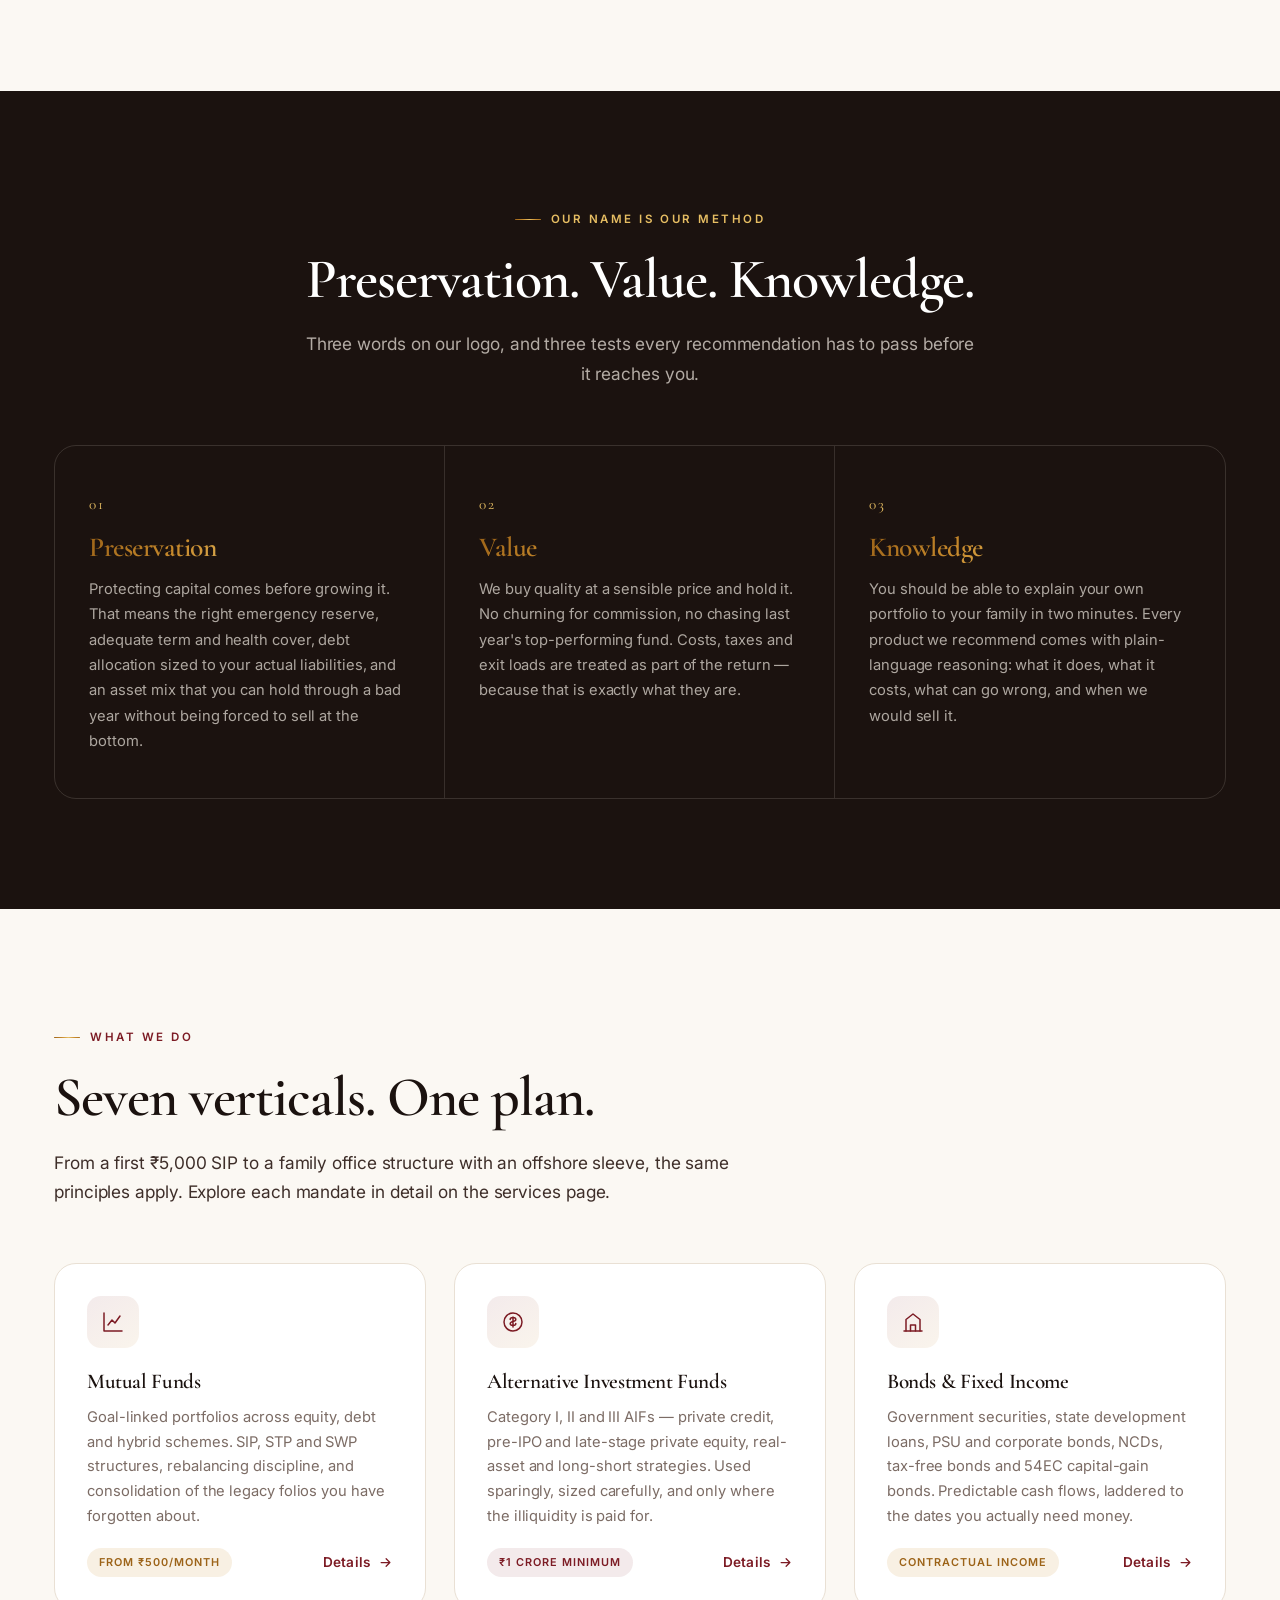
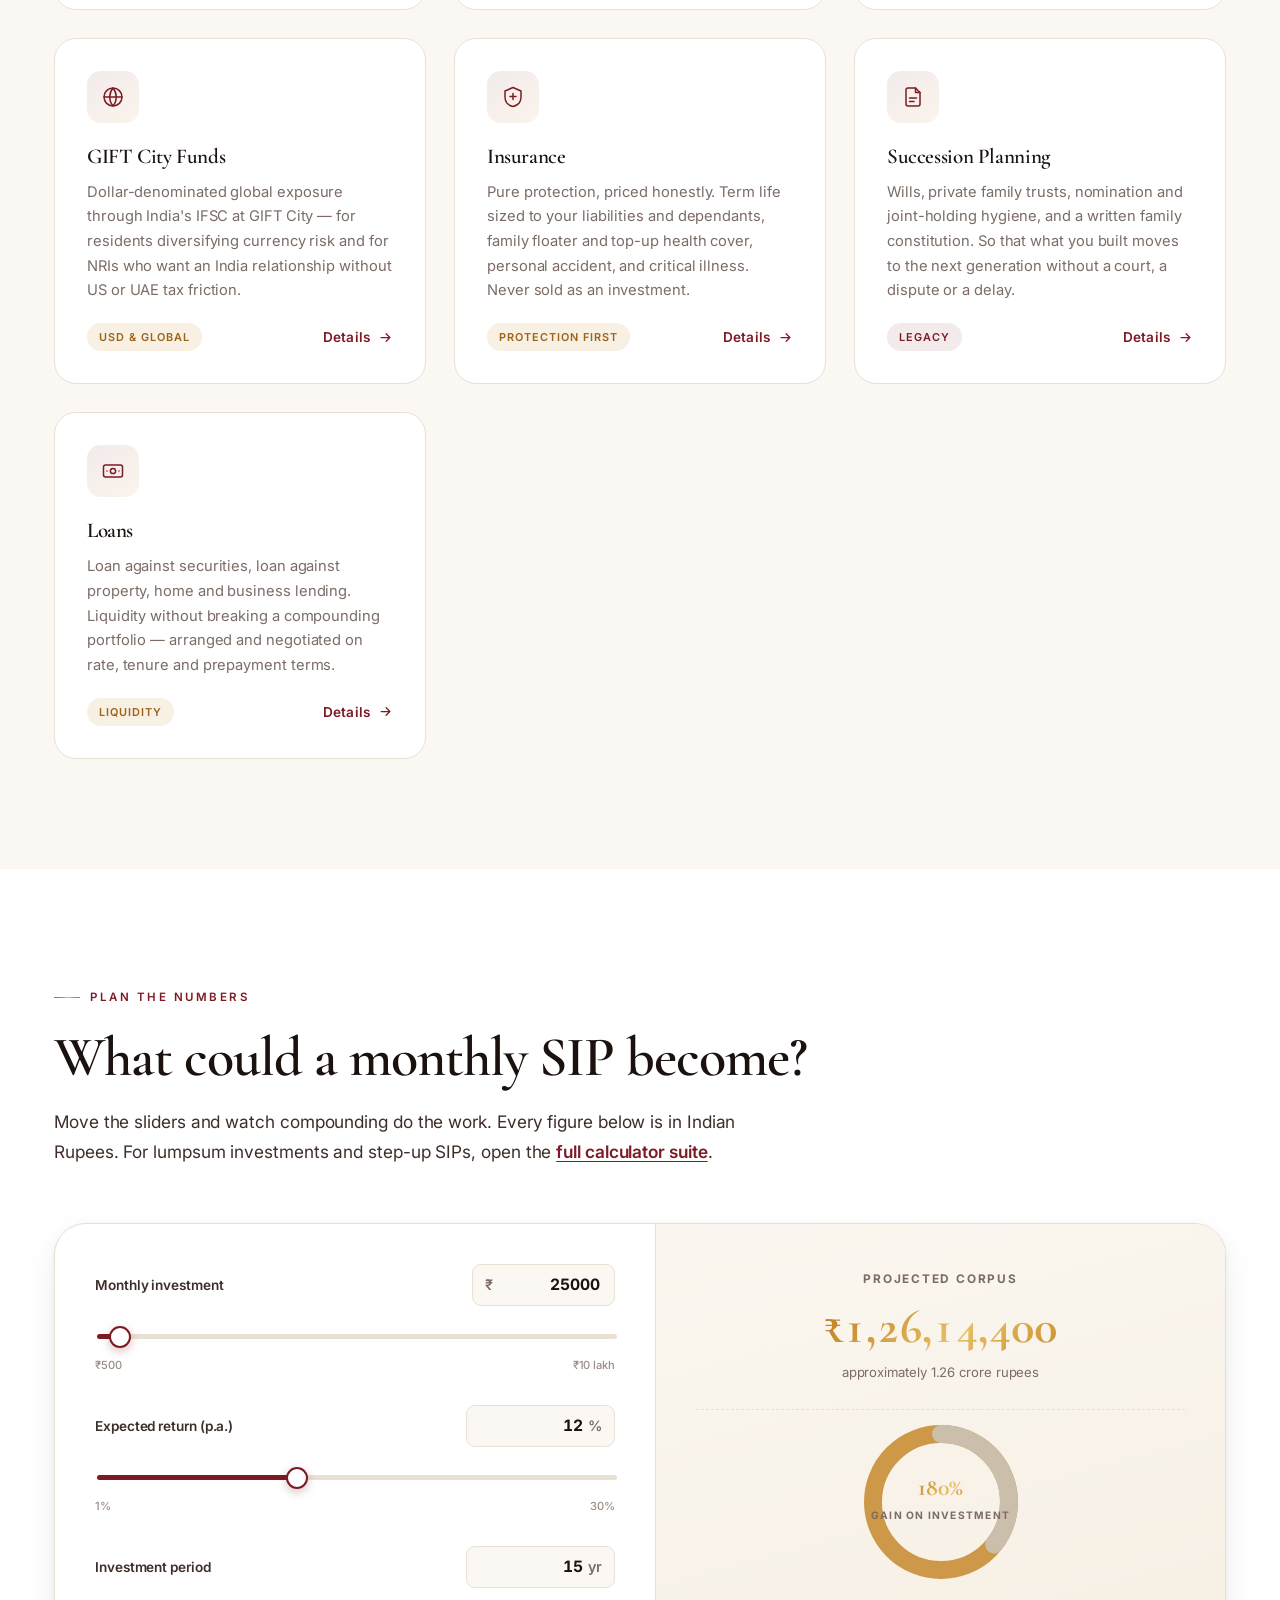
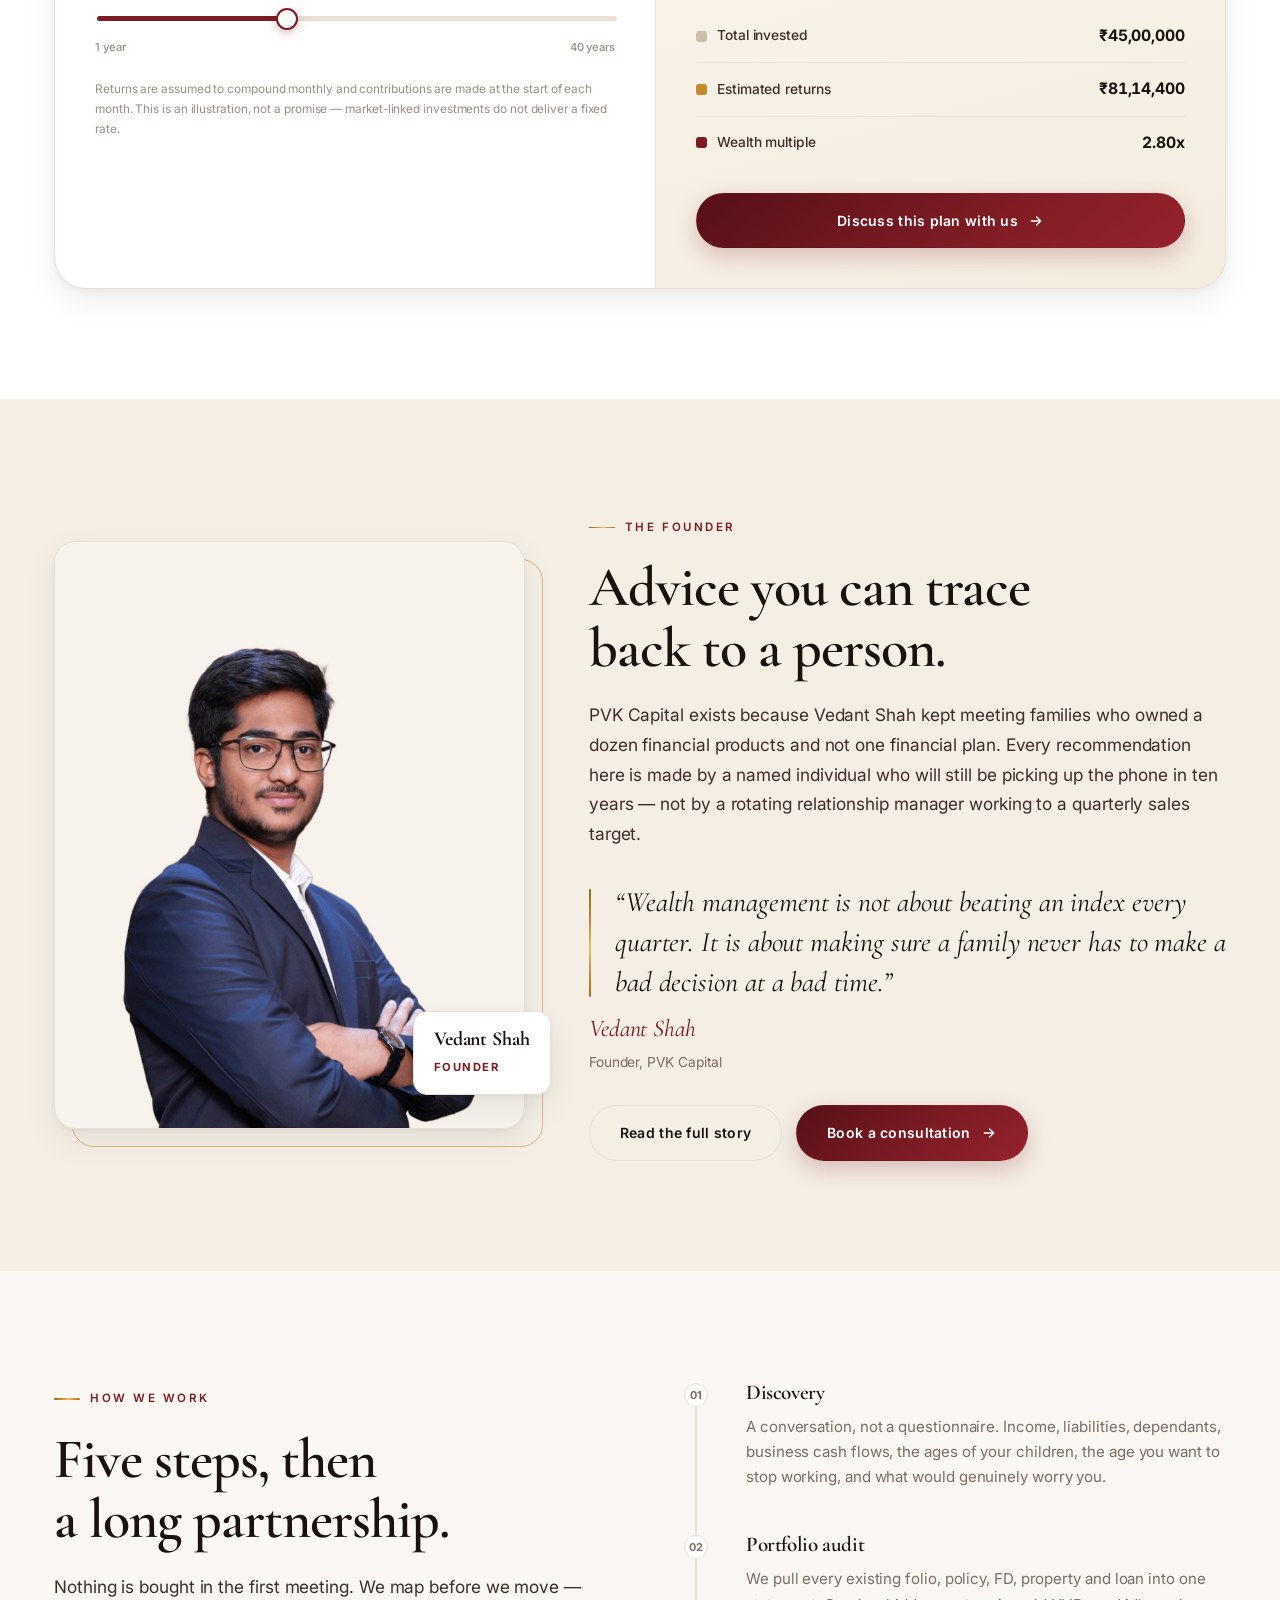
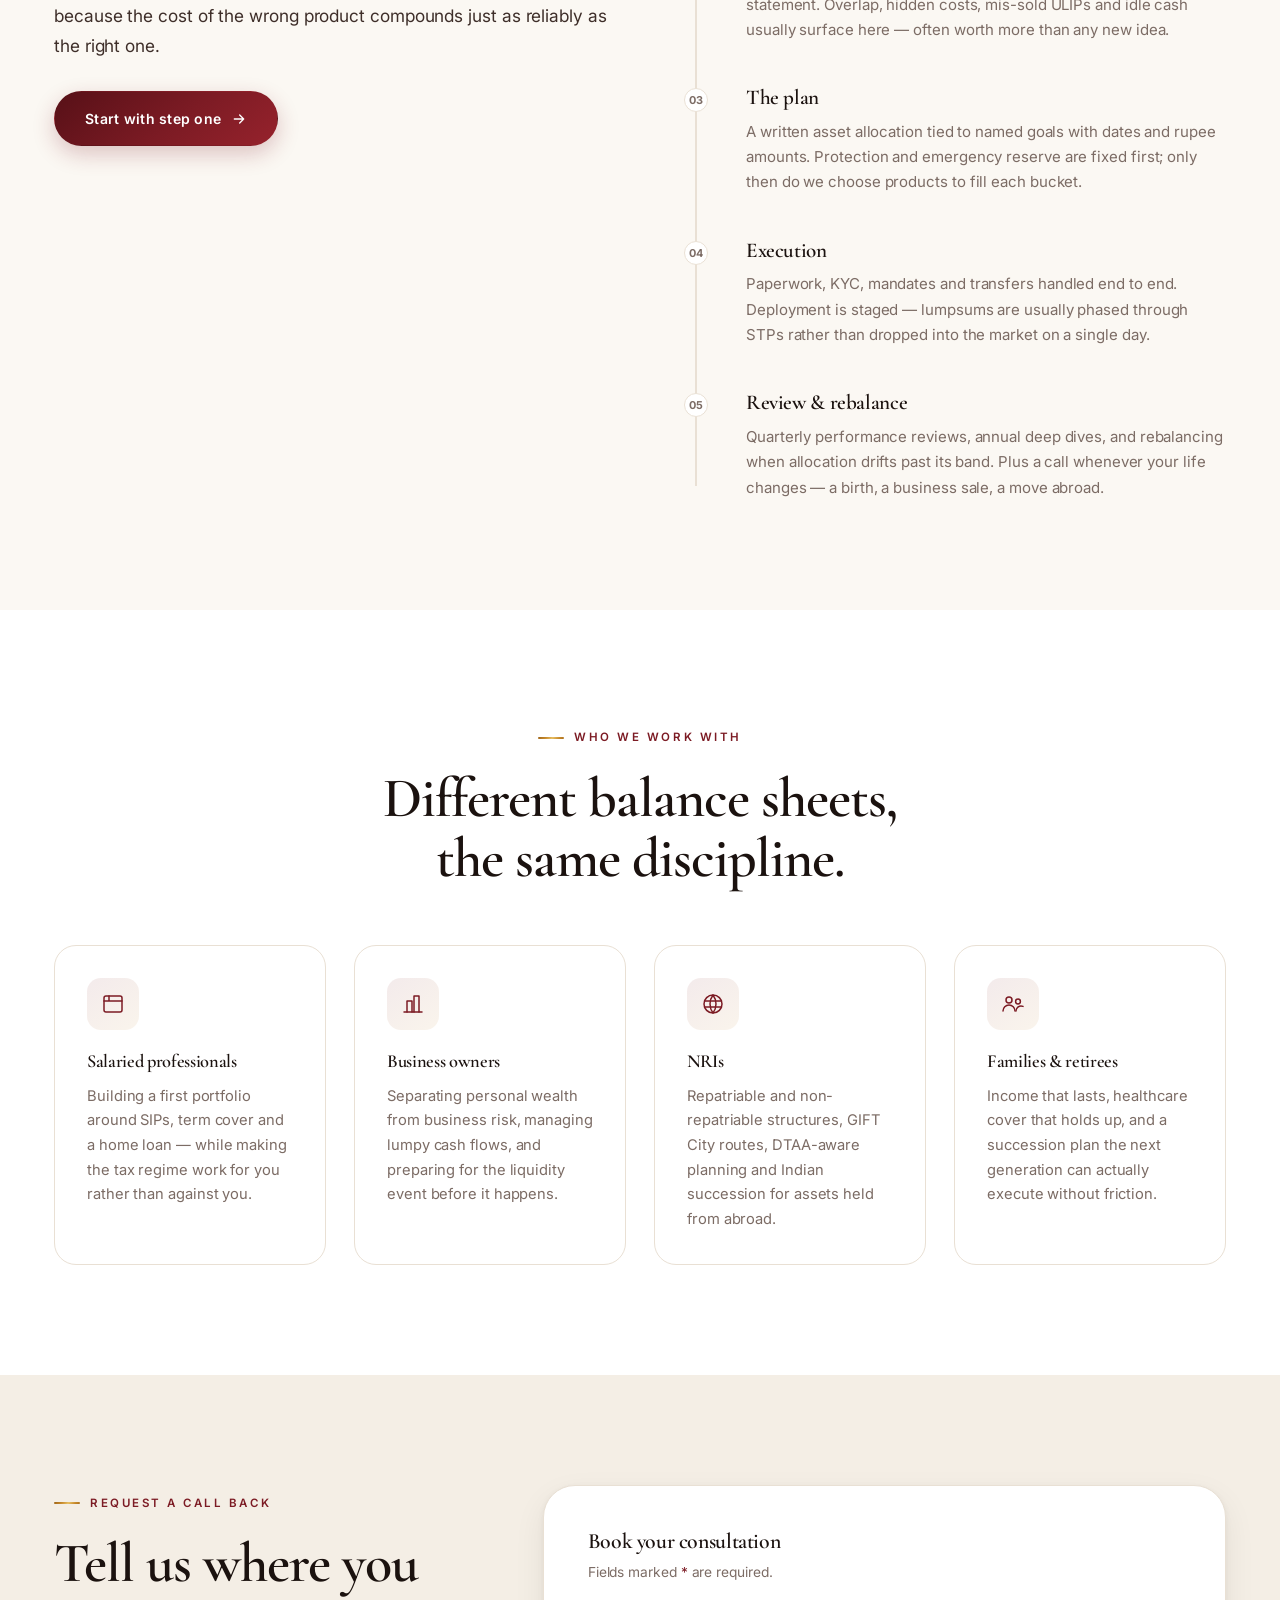
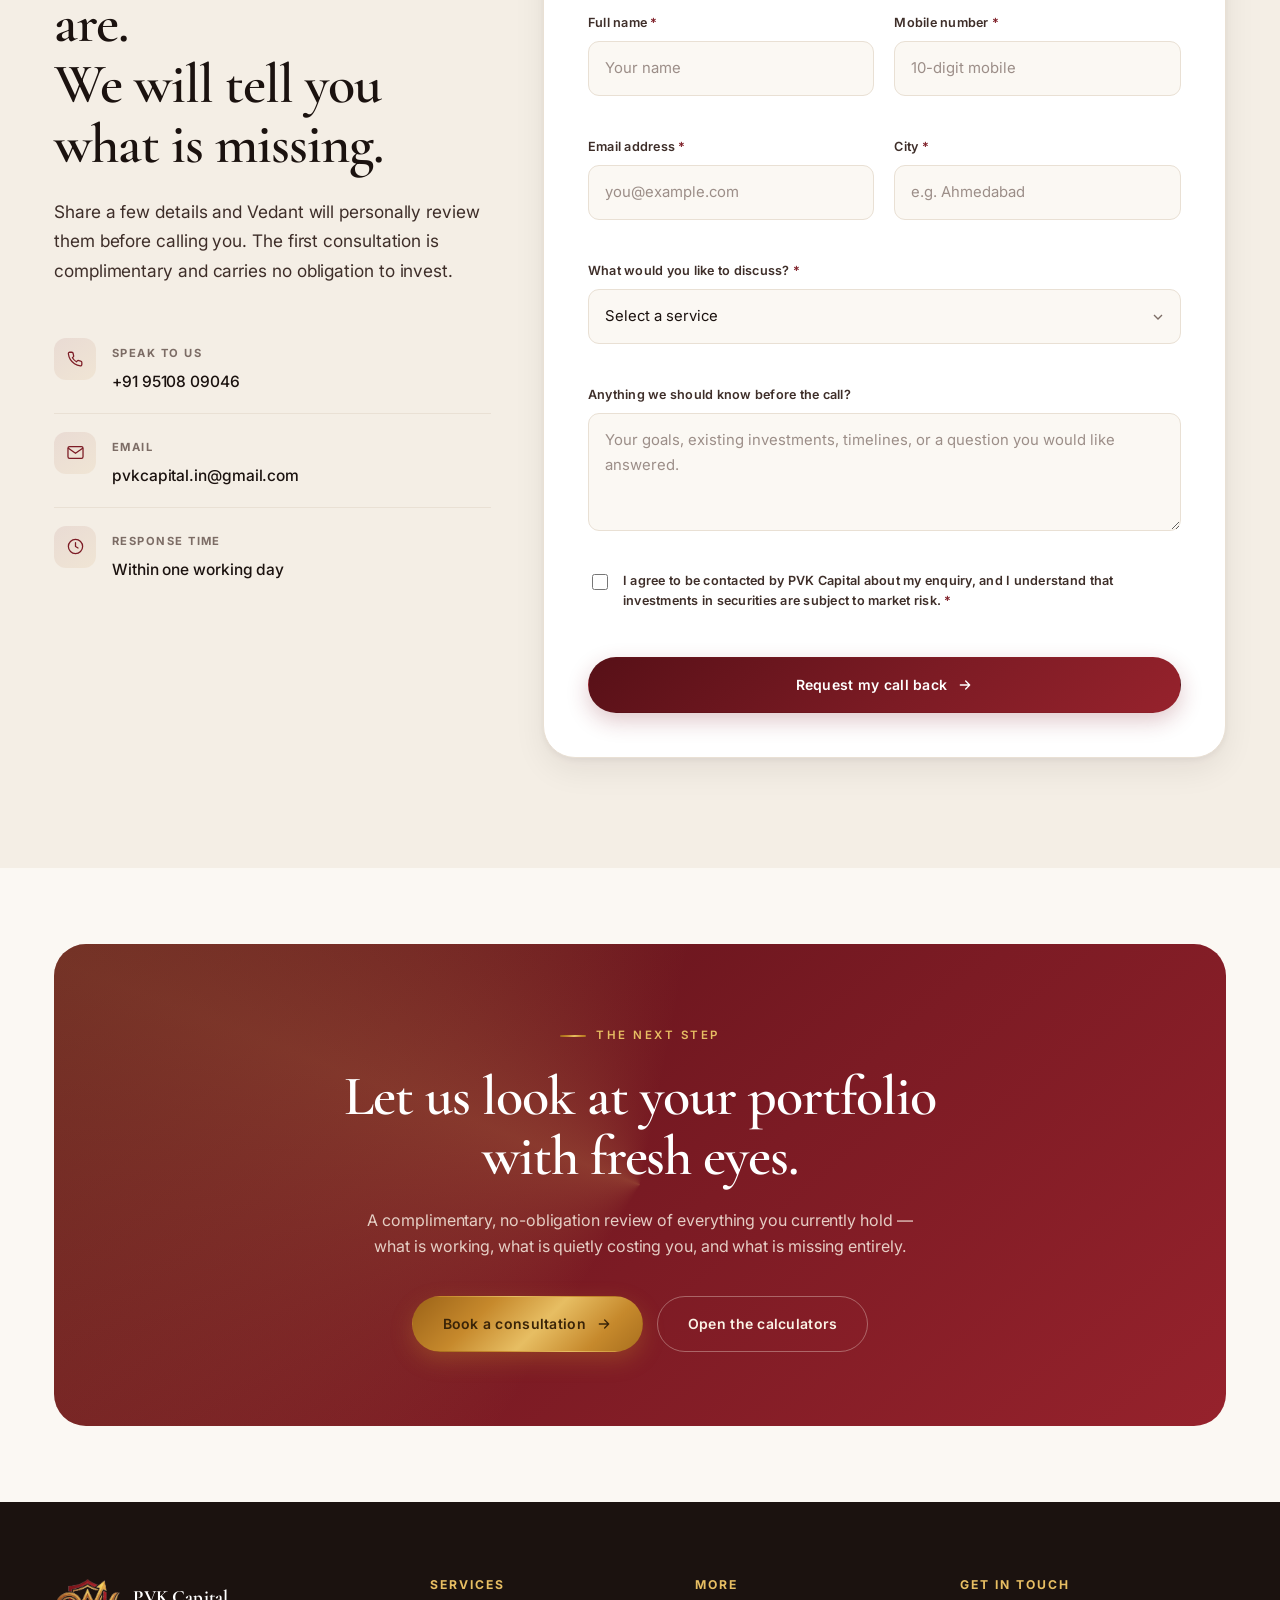
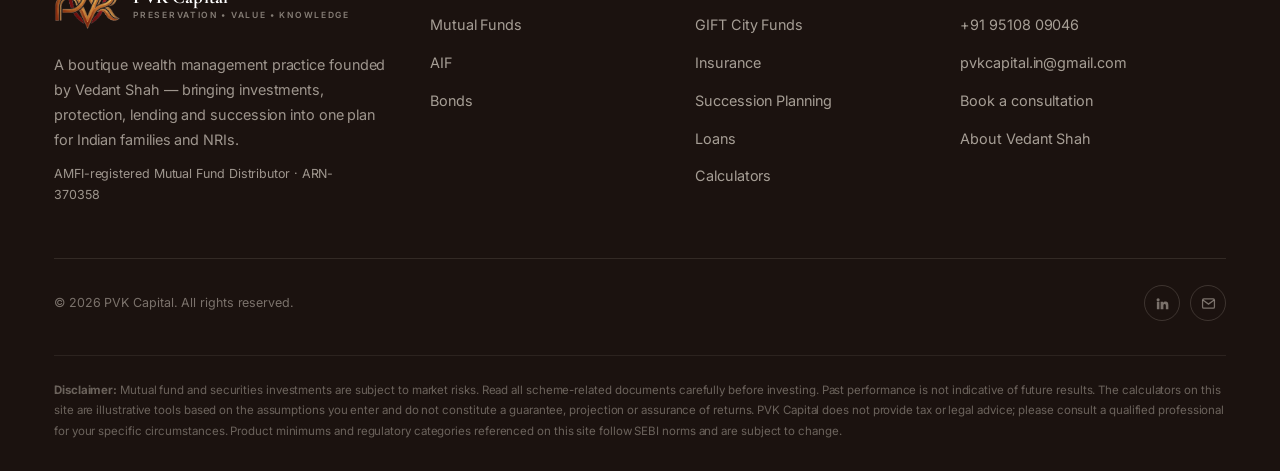
==== commit a0486ec9: "Merge pull request #1 from Rishabh764/feature-test improvement 1.0" ====
--- a/Frontend/index.html
+++ b/Frontend/index.html
@@ -6,7 +6,7 @@
 <title>PVK Capital — Wealth Management | Preservation • Value • Knowledge</title>
 <meta name="description" content="PVK Capital is a wealth management practice founded by Vedant Shah. Mutual funds, AIF, bonds, GIFT City funds, insurance, succession planning and loans — under one relationship.">
 <meta name="theme-color" content="#7C1B24">
-<link rel="icon" type="image/png" href="assets/img/pvk-logo.png">
+<link rel="icon" type="image/svg+xml" href="assets/img/pvk-icon.svg">
 <link rel="preconnect" href="https://fonts.googleapis.com">
 <link rel="preconnect" href="https://fonts.gstatic.com" crossorigin>
 <link href="https://fonts.googleapis.com/css2?family=Cormorant+Garamond:ital,wght@0,400;0,500;0,600;0,700;1,400;1,600&family=Inter:wght@400;500;600;700&display=swap" rel="stylesheet">
@@ -20,7 +20,7 @@
 <header class="nav">
   <div class="wrap">
     <a class="brand" href="index.html" aria-label="PVK Capital — home">
-      <img src="assets/img/pvk-logo.png" alt="PVK Capital">
+      <img src="assets/img/pvk-icon.svg" alt="PVK Capital">
       <span class="brand-txt">
         <b>PVK Capital</b>
         <span>Preservation • Value • Knowledge</span>
@@ -86,7 +86,7 @@
       <div class="hero-visual">
         <div class="hero-emblem">
           <div class="hero-emblem-inner">
-            <img src="assets/img/pvk-logo.png" alt="The PVK Capital emblem: a shield, an ascending arrow and the letters P, V and K">
+            <img src="assets/img/pvk-logo.svg" alt="The PVK Capital emblem: a shield, an ascending arrow and the letters P, V and K">
           </div>
         </div>
 
@@ -109,10 +109,6 @@
     </div>
   </div>
 
-  <div class="scroll-cue">
-    <span>Scroll</span>
-    <i></i>
-  </div>
 </section>
 
 <!-- ============ MARQUEE ============ -->
@@ -641,7 +637,7 @@
     <div class="footer-top">
       <div>
         <a class="brand" href="index.html">
-          <img src="assets/img/pvk-logo.png" alt="PVK Capital" style="height:52px;filter:brightness(1.08)">
+          <img src="assets/img/pvk-icon.svg" alt="PVK Capital" style="height:52px">
           <span class="brand-txt">
             <b>PVK Capital</b>
             <span>Preservation • Value • Knowledge</span>
--- a/Frontend/assets/css/style.css
+++ b/Frontend/assets/css/style.css
@@ -434,7 +434,7 @@
 .field-val:focus-within{border-color:var(--maroon);box-shadow:0 0 0 3px rgba(124,27,36,.09)}
 .field-val i{font-style:normal;font-size:.9rem;color:var(--muted);font-weight:600}
 .field-val input{
-  width:92px;border:0;background:transparent;text-align:right;font-size:.98rem;font-weight:700;
+  width:106px;border:0;background:transparent;text-align:right;font-size:.98rem;font-weight:700;
   color:var(--ink);outline:none;font-variant-numeric:tabular-nums;
 }
 .field-val input::-webkit-outer-spin-button,.field-val input::-webkit-inner-spin-button{-webkit-appearance:none;margin:0}
@@ -671,6 +671,30 @@
   .founder-badge{right:0;bottom:-18px}
   .photo-frame::after{inset:14px -14px -14px 14px}
   .totop{right:16px;bottom:16px}
+
+  /* Full-width, stacked call-to-action buttons read better under a thumb than
+     a wrapped row of pills once the screen gets this narrow. */
+  .hero-actions,.cta-actions,.svc-cta{flex-direction:column;align-items:stretch}
+  .hero-actions .btn,.cta-actions .btn,.svc-cta .btn,.svc-cta .btn-ghost{width:100%}
+
+  /* iOS Safari zooms the viewport on focus of any input under 16px — keep every
+     form field and calculator field at or above that line on touch-width screens. */
+  .fg input,.fg select,.fg textarea,.field-val input{font-size:16px}
+
+  /* A long label next to a wide 9-digit rupee value can outgrow a narrow phone —
+     let the value drop to its own line instead of clipping or squeezing the label. */
+  .field-top{flex-wrap:wrap;row-gap:8px}
+  .field-top label{flex:1 1 100%}
+}
+
+@media (max-width:400px){
+  /* The tagline's letter-spacing makes it wide relative to its font-size; on the
+     smallest phones it crowds the burger button, so drop it and keep just the name. */
+  .brand-txt span{display:none}
+  .hero h1{font-size:clamp(2.2rem,9vw,2.7rem)}
+  .h-xl{font-size:clamp(2.1rem,9vw,2.6rem)}
+  .quote{font-size:1.2rem;padding-left:20px}
+  .calc-result-main b{font-size:clamp(1.85rem,9vw,2.4rem)}
 }
 
 /* ---------- 23. Motion / print ---------- */
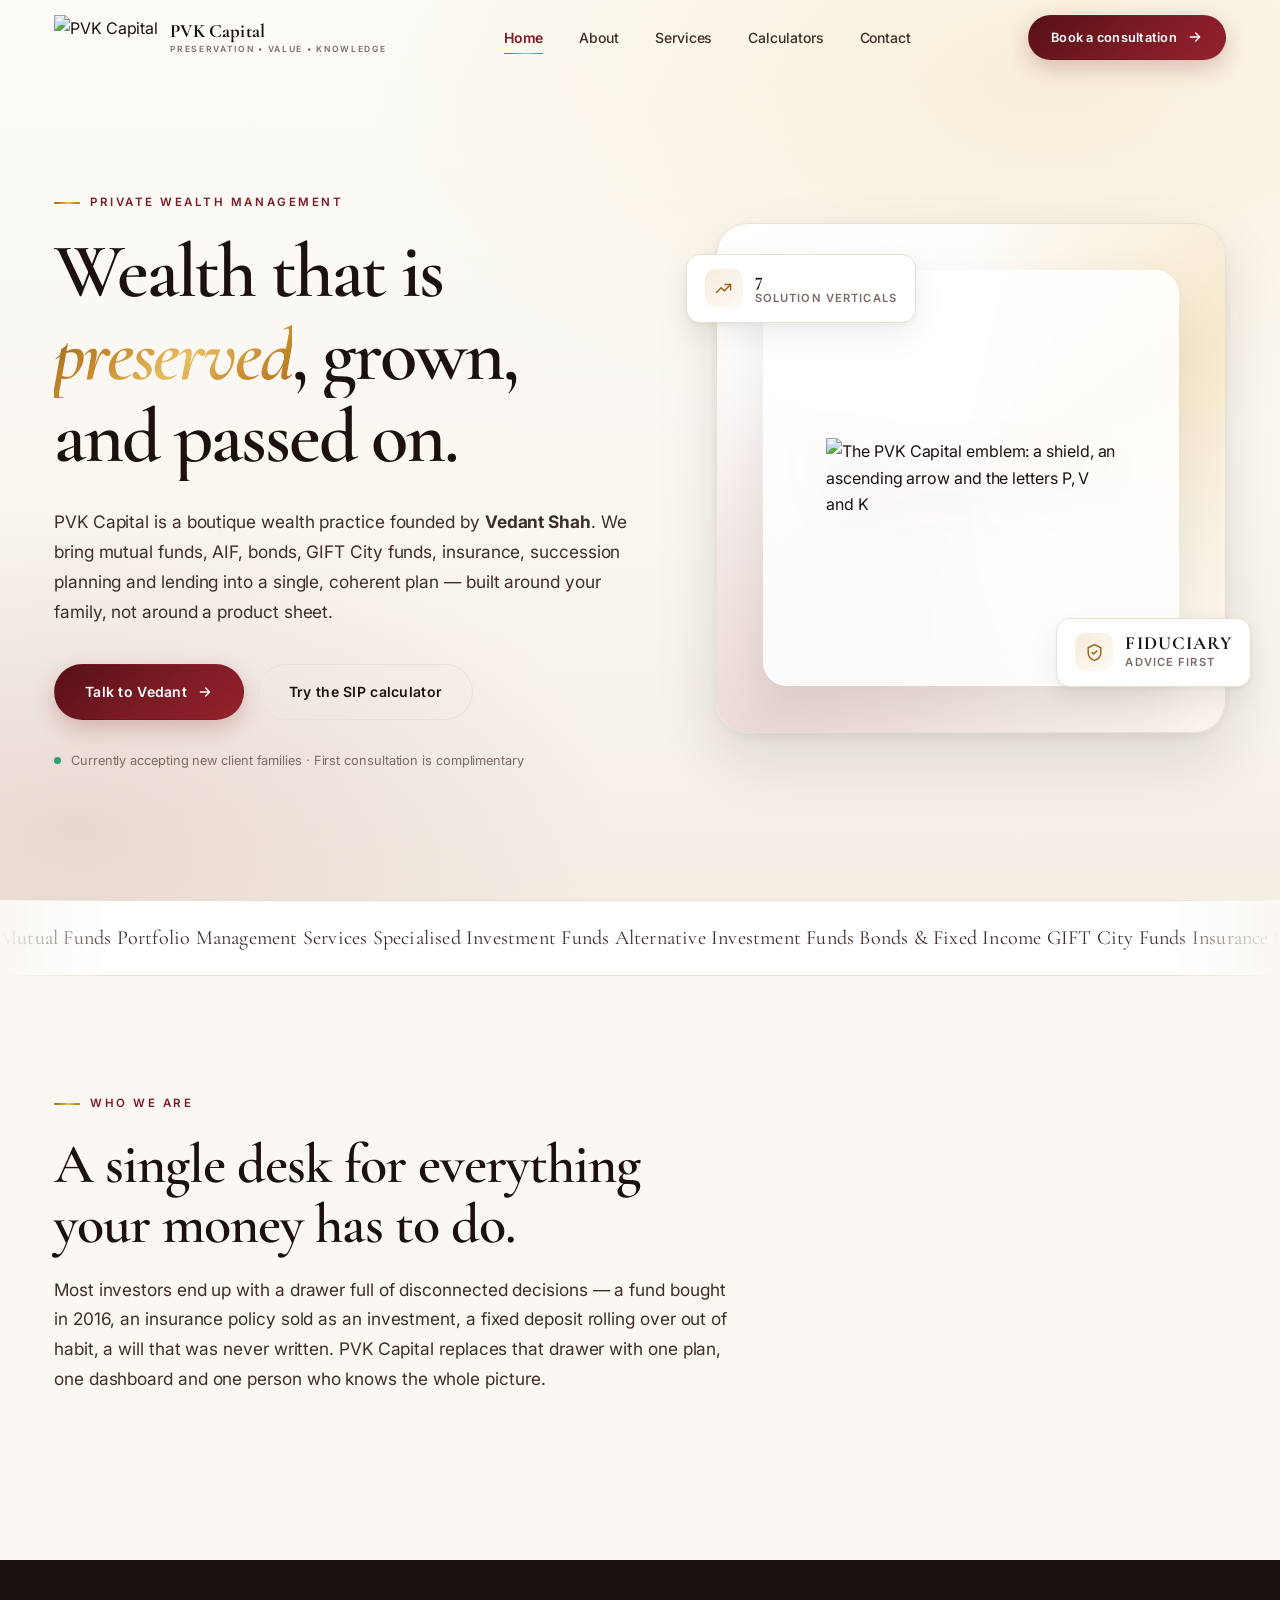
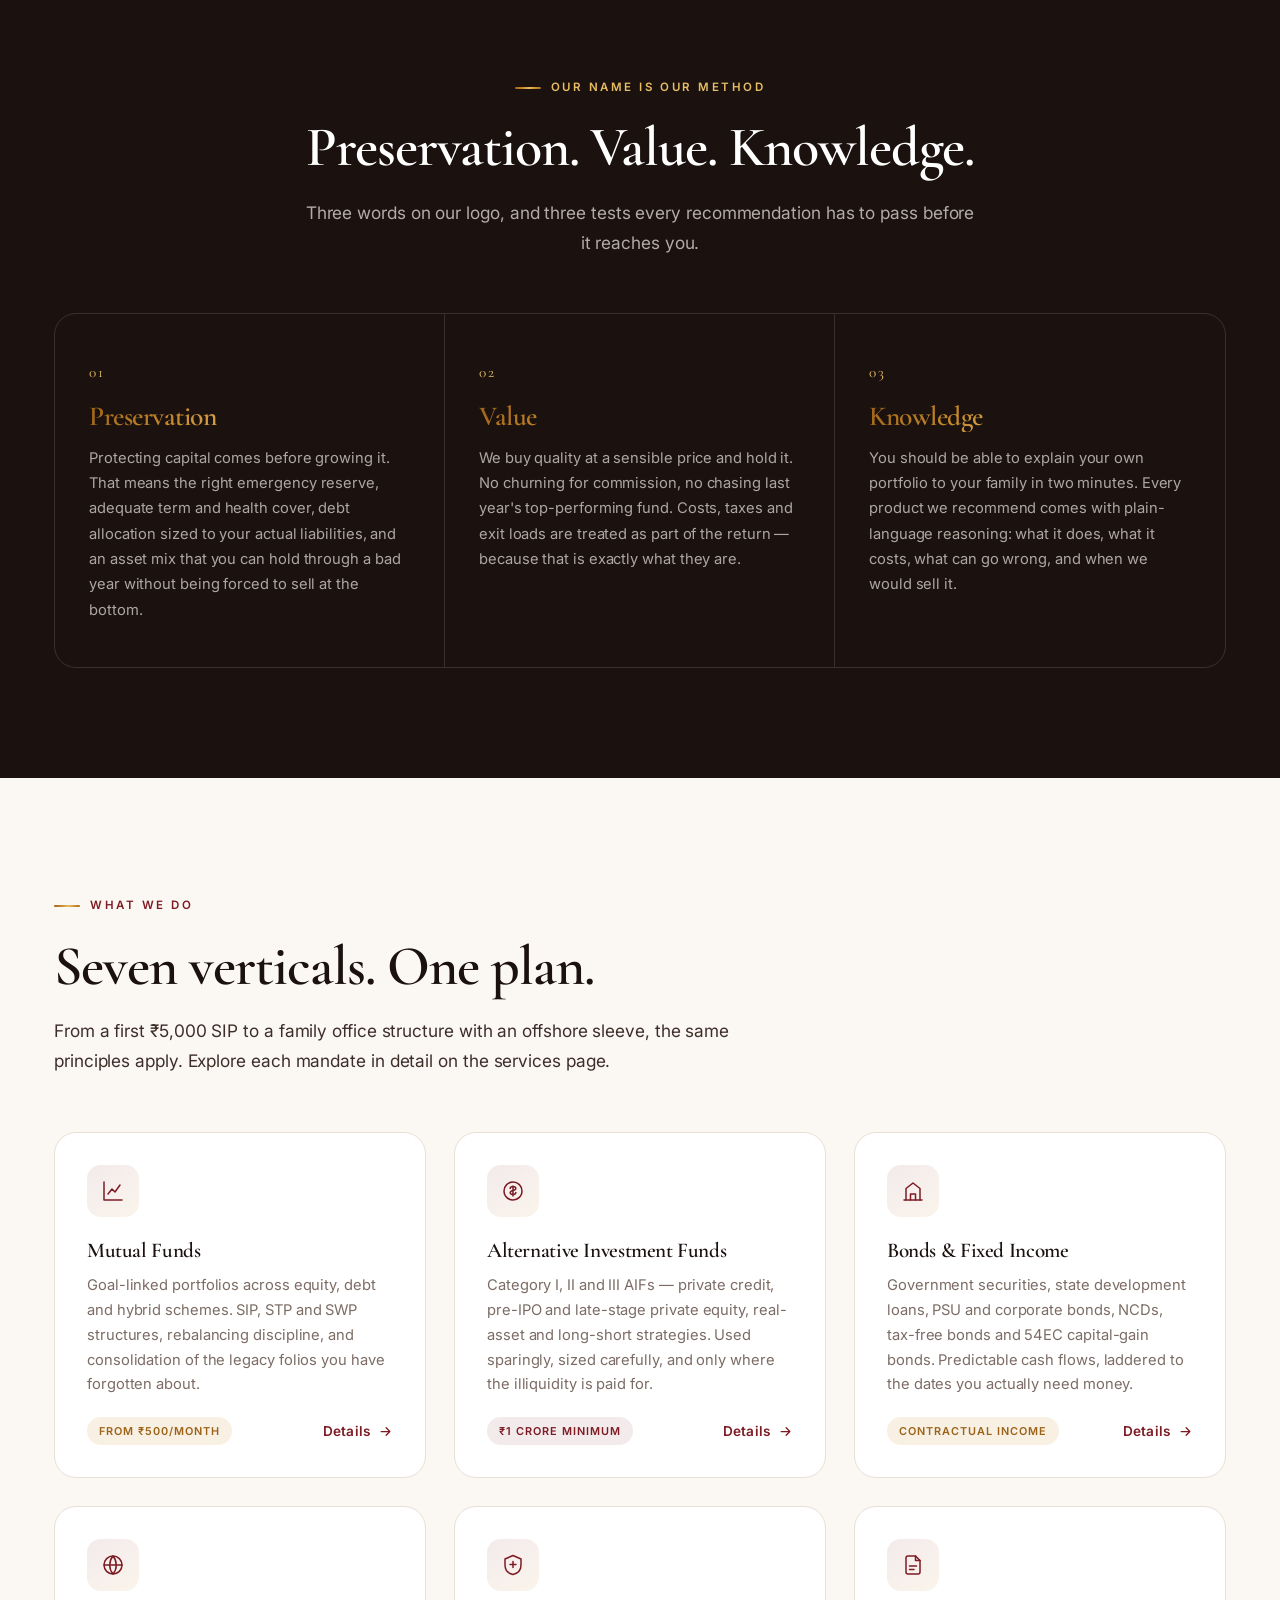
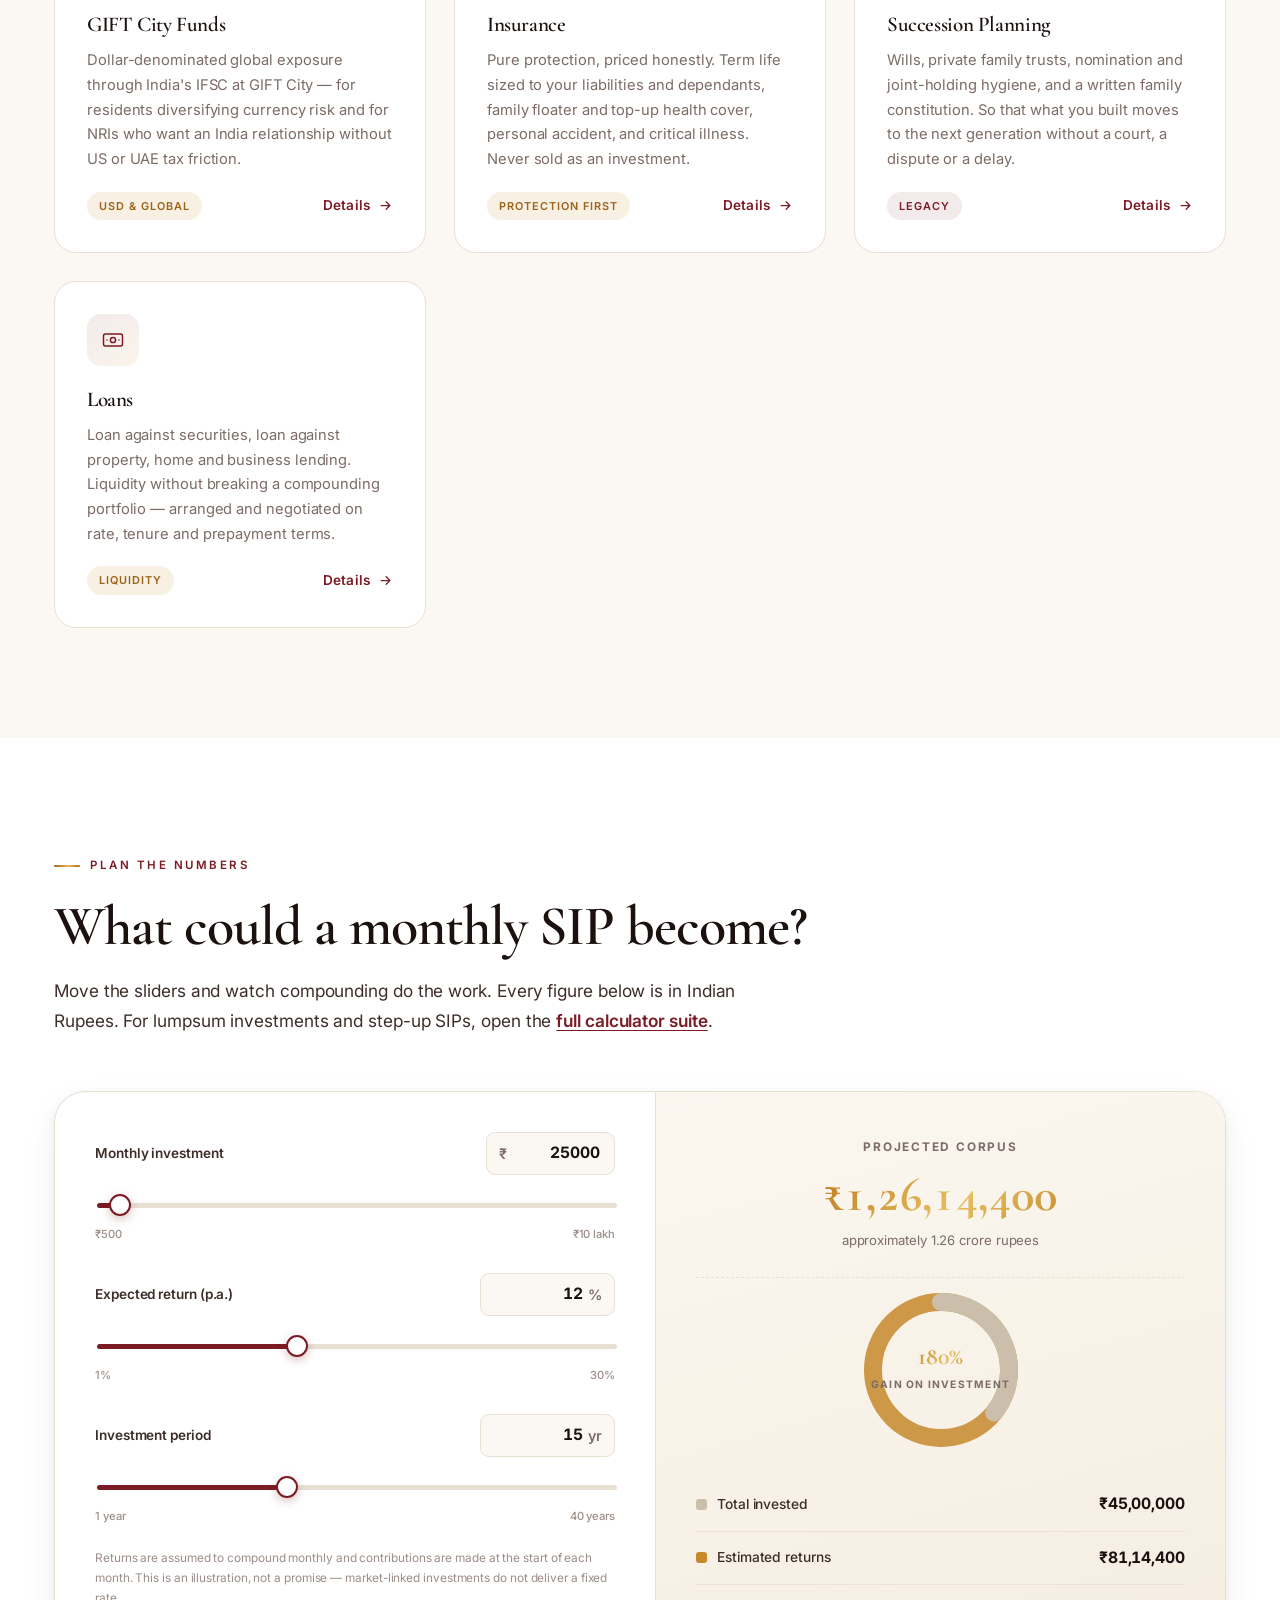
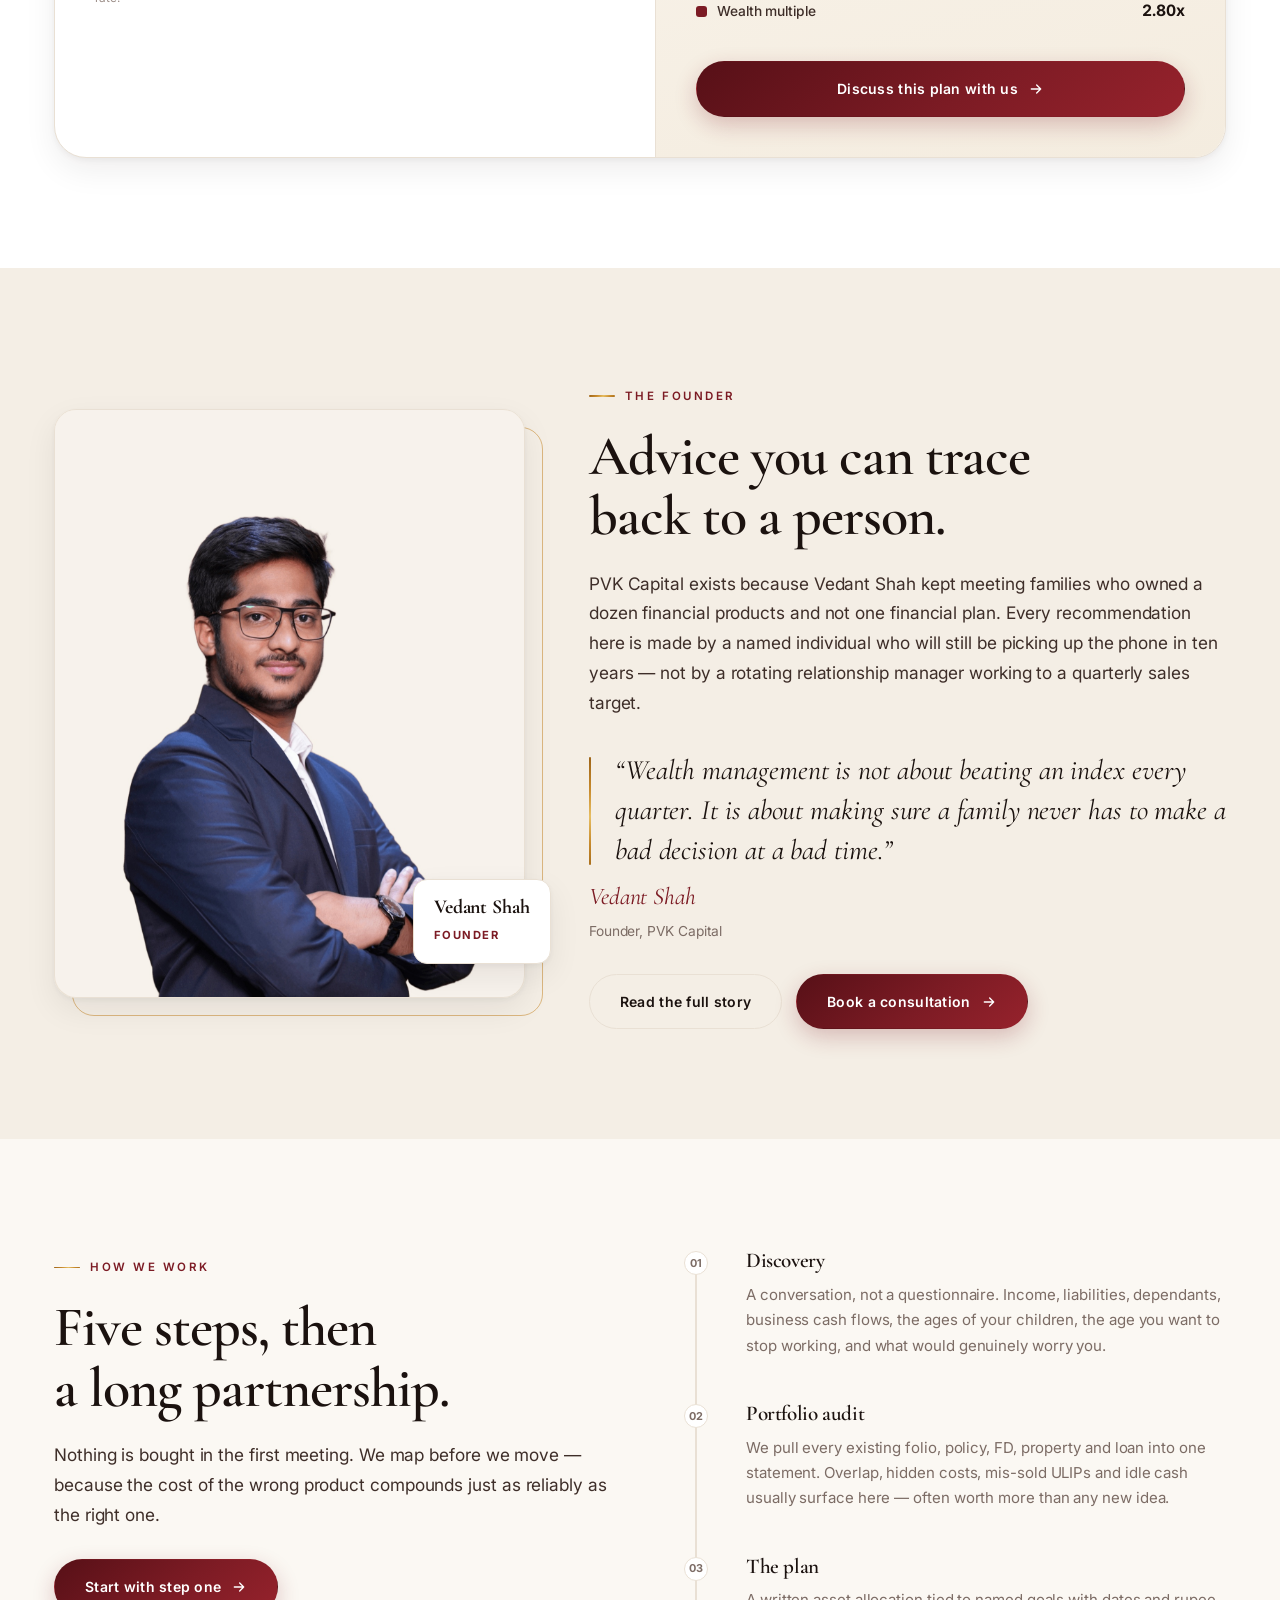
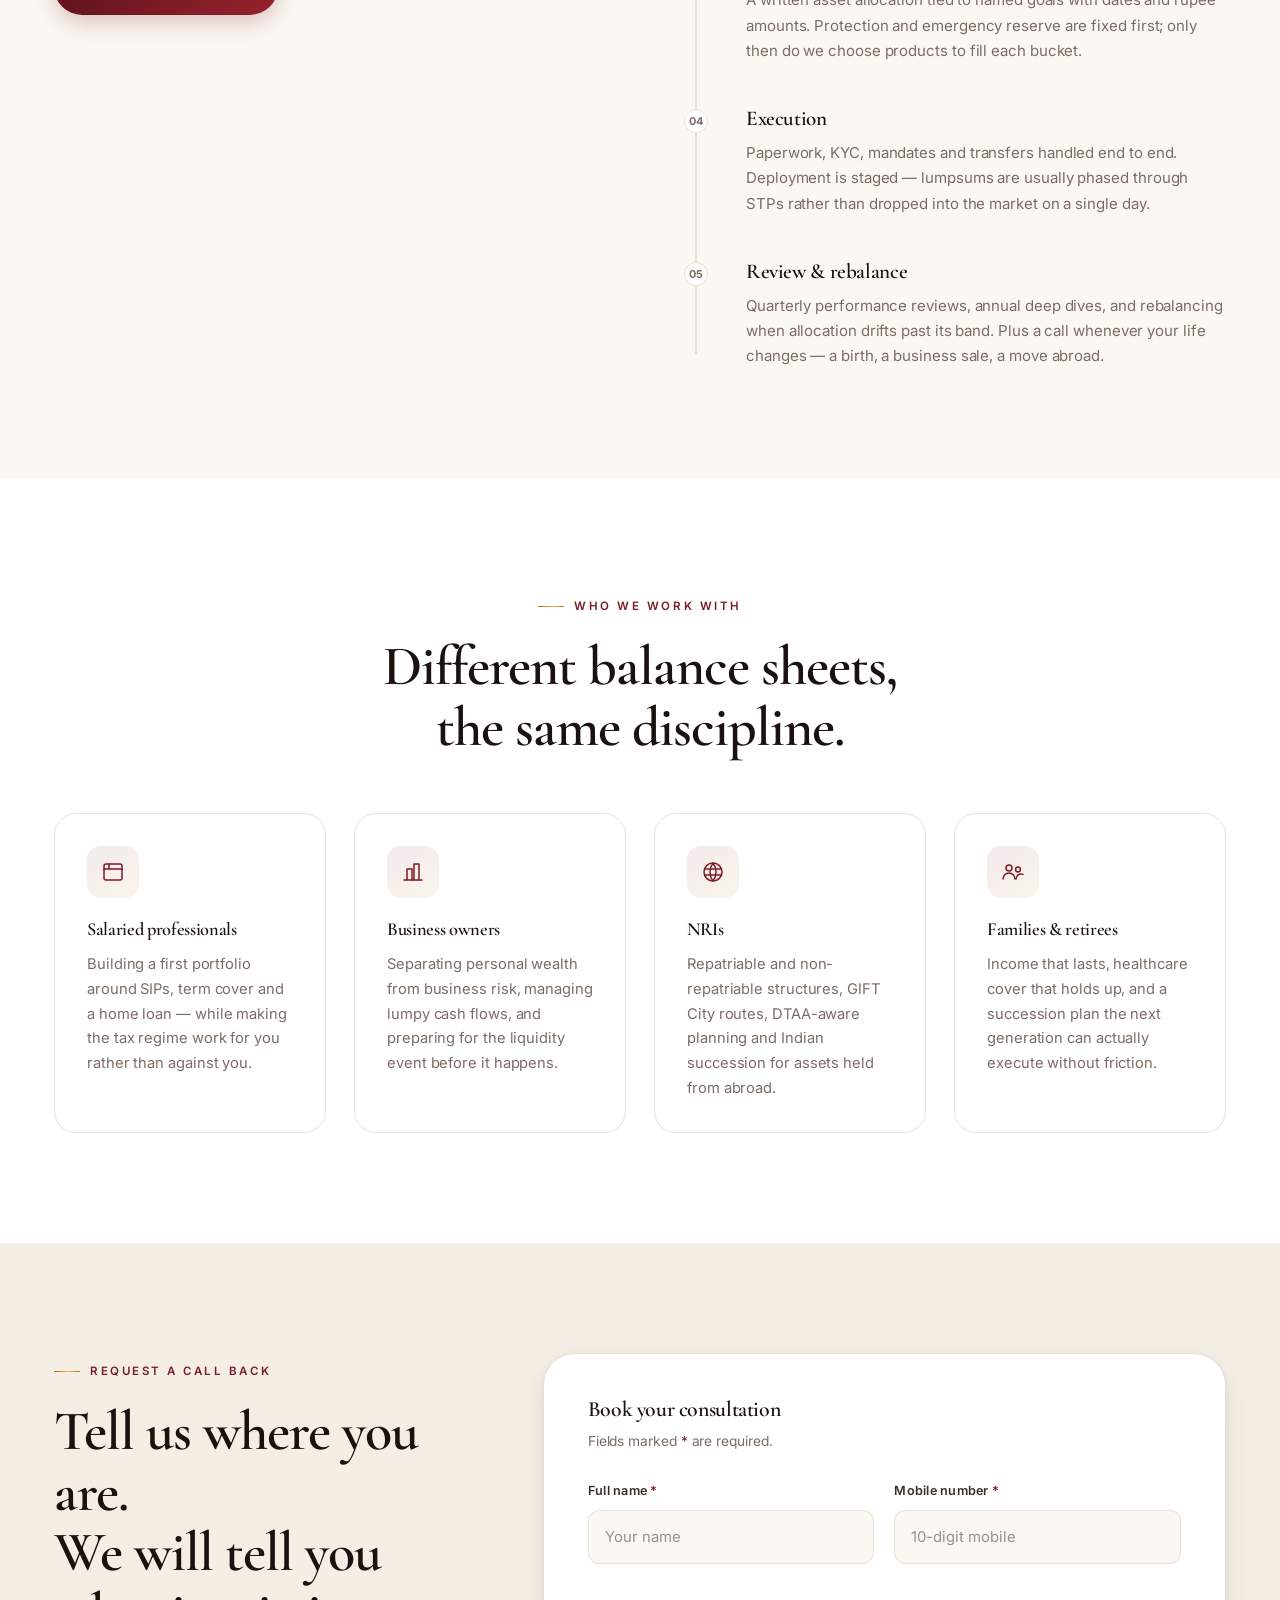
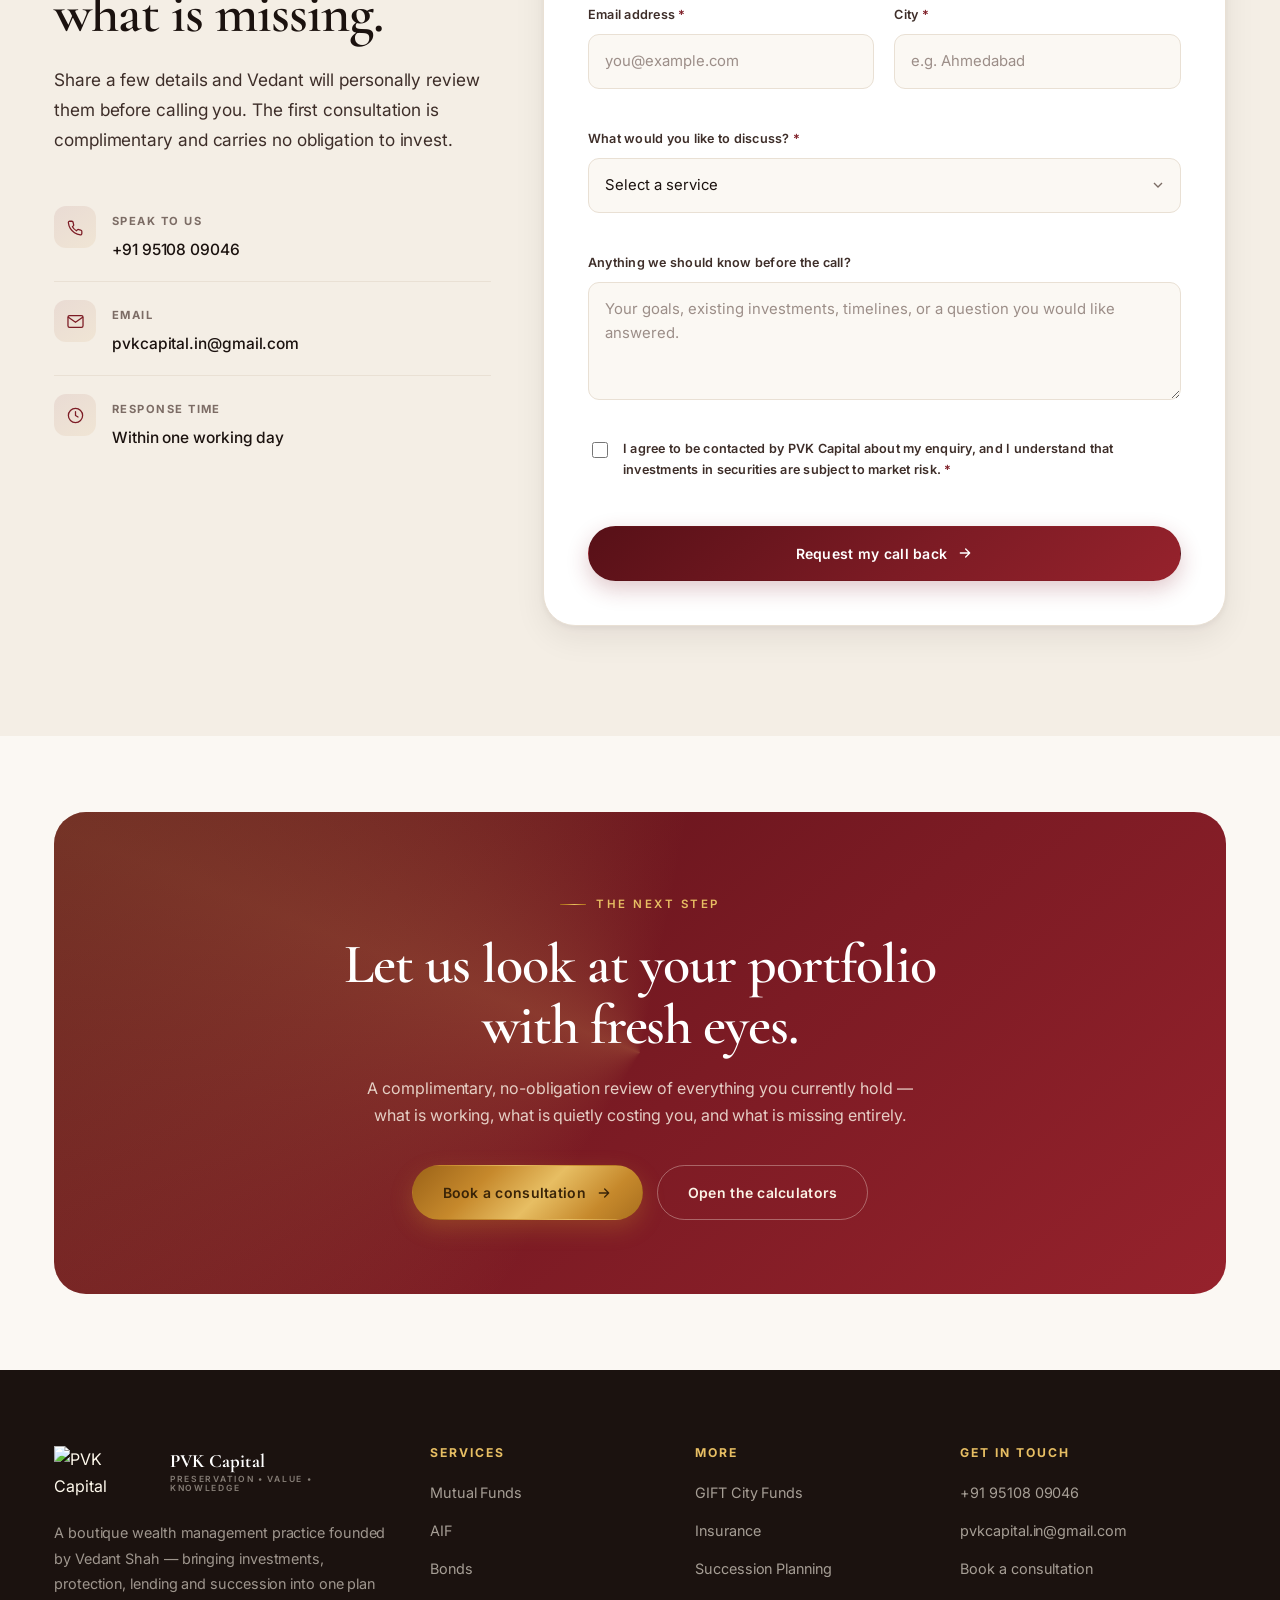
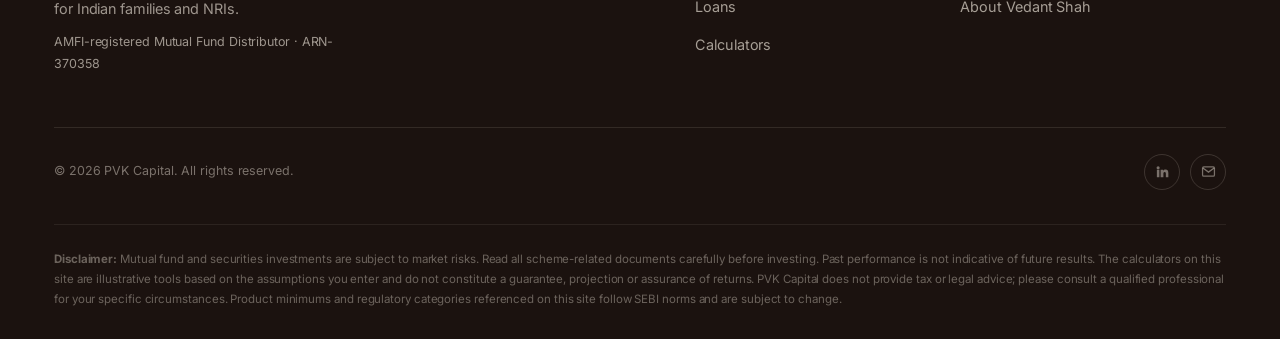
==== commit 31d1479c: "removed info box and scroll test" ====
--- a/Frontend/index.html
+++ b/Frontend/index.html
@@ -6,7 +6,7 @@
 <title>PVK Capital — Wealth Management | Preservation • Value • Knowledge</title>
 <meta name="description" content="PVK Capital is a wealth management practice founded by Vedant Shah. Mutual funds, AIF, bonds, GIFT City funds, insurance, succession planning and loans — under one relationship.">
 <meta name="theme-color" content="#7C1B24">
-<link rel="icon" type="image/svg+xml" href="assets/img/pvk-icon.svg">
+<link rel="icon" type="image/png" href="assets/img/pvk-logo.png">
 <link rel="preconnect" href="https://fonts.googleapis.com">
 <link rel="preconnect" href="https://fonts.gstatic.com" crossorigin>
 <link href="https://fonts.googleapis.com/css2?family=Cormorant+Garamond:ital,wght@0,400;0,500;0,600;0,700;1,400;1,600&family=Inter:wght@400;500;600;700&display=swap" rel="stylesheet">
@@ -20,7 +20,7 @@
 <header class="nav">
   <div class="wrap">
     <a class="brand" href="index.html" aria-label="PVK Capital — home">
-      <img src="assets/img/pvk-icon.svg" alt="PVK Capital">
+      <img src="assets/img/pvk-logo.png" alt="PVK Capital">
       <span class="brand-txt">
         <b>PVK Capital</b>
         <span>Preservation • Value • Knowledge</span>
@@ -86,7 +86,7 @@
       <div class="hero-visual">
         <div class="hero-emblem">
           <div class="hero-emblem-inner">
-            <img src="assets/img/pvk-logo.svg" alt="The PVK Capital emblem: a shield, an ascending arrow and the letters P, V and K">
+            <img src="assets/img/pvk-logo.png" alt="The PVK Capital emblem: a shield, an ascending arrow and the letters P, V and K">
           </div>
         </div>
 
@@ -108,7 +108,6 @@
       </div>
     </div>
   </div>
-
 </section>
 
 <!-- ============ MARQUEE ============ -->
@@ -130,25 +129,6 @@
         never written. PVK Capital replaces that drawer with one plan, one dashboard and one person who
         knows the whole picture.
       </p>
-    </div>
-
-    <div class="stats" data-rv data-rv-d="1">
-      <div class="stat">
-        <b><span data-count="9">0</span></b>
-        <span>Solution verticals</span>
-      </div>
-      <div class="stat">
-        <b><span data-count="4">0</span></b>
-        <span>Asset classes covered</span>
-      </div>
-      <div class="stat">
-        <b><span data-count="360" data-suffix="°">0</span></b>
-        <span>Portfolio review</span>
-      </div>
-      <div class="stat">
-        <b><span data-count="1">0</span></b>
-        <span>Relationship, end to end</span>
-      </div>
     </div>
   </div>
 </section>
@@ -637,7 +617,7 @@
     <div class="footer-top">
       <div>
         <a class="brand" href="index.html">
-          <img src="assets/img/pvk-icon.svg" alt="PVK Capital" style="height:52px">
+          <img src="assets/img/pvk-logo.png" alt="PVK Capital" style="height:52px;filter:brightness(1.08)">
           <span class="brand-txt">
             <b>PVK Capital</b>
             <span>Preservation • Value • Knowledge</span>
--- a/Frontend/assets/css/style.css
+++ b/Frontend/assets/css/style.css
@@ -261,17 +261,6 @@
 .fc-2{bottom:9%;right:-5%;animation:floaty 6s ease-in-out 1.6s infinite}
 @keyframes floaty{0%,100%{transform:translateY(0)}50%{transform:translateY(-13px)}}
 
-/* Scroll cue */
-.scroll-cue{
-  position:absolute;left:50%;bottom:26px;transform:translateX(-50%);
-  display:flex;flex-direction:column;align-items:center;gap:9px;
-  font-size:9.5px;letter-spacing:.24em;text-transform:uppercase;color:var(--muted-2);font-weight:600;
-  opacity:0;animation:fadeUp .9s var(--ease) 1.1s forwards;
-}
-.scroll-cue i{width:1px;height:42px;background:linear-gradient(180deg,var(--gold),transparent);position:relative;overflow:hidden}
-.scroll-cue i::after{content:"";position:absolute;inset:0;background:var(--maroon);animation:cue 2.1s var(--ease-soft) infinite}
-@keyframes cue{0%{transform:translateY(-100%)}60%,100%{transform:translateY(100%)}}
-
 /* ---------- 8. Marquee ---------- */
 .marquee{
   overflow:hidden;border-block:1px solid var(--line);background:var(--surface);
@@ -286,14 +275,6 @@
   color:var(--ink-2);white-space:nowrap;letter-spacing:.01em;
 }
 .marquee-track span::after{content:"";width:6px;height:6px;border-radius:50%;background:var(--gold);flex:0 0 auto}
-
-/* ---------- 9. Stats ---------- */
-.stats{display:grid;grid-template-columns:repeat(4,1fr);gap:0;border:1px solid var(--line);border-radius:var(--r-lg);overflow:hidden;background:var(--surface)}
-.stat{padding:36px 28px;border-right:1px solid var(--line);transition:background .4s}
-.stat:last-child{border-right:0}
-.stat:hover{background:var(--cream)}
-.stat b{display:block;font-family:var(--serif);font-size:clamp(2rem,3.3vw,2.9rem);line-height:1;letter-spacing:-.02em}
-.stat span{display:block;margin-top:12px;font-size:.78rem;letter-spacing:.11em;text-transform:uppercase;color:var(--muted);font-weight:600}
 
 /* ---------- 10. Cards ---------- */
 .card{
@@ -434,7 +415,7 @@
 .field-val:focus-within{border-color:var(--maroon);box-shadow:0 0 0 3px rgba(124,27,36,.09)}
 .field-val i{font-style:normal;font-size:.9rem;color:var(--muted);font-weight:600}
 .field-val input{
-  width:106px;border:0;background:transparent;text-align:right;font-size:.98rem;font-weight:700;
+  width:92px;border:0;background:transparent;text-align:right;font-size:.98rem;font-weight:700;
   color:var(--ink);outline:none;font-variant-numeric:tabular-nums;
 }
 .field-val input::-webkit-outer-spin-button,.field-val input::-webkit-inner-spin-button{-webkit-appearance:none;margin:0}
@@ -645,9 +626,6 @@
   .grid-3{grid-template-columns:repeat(2,1fr)}
   .calc{grid-template-columns:1fr}
   .calc-out{border-left:0;border-top:1px solid var(--line)}
-  .stats{grid-template-columns:repeat(2,1fr)}
-  .stat:nth-child(2n){border-right:0}
-  .stat:nth-child(-n+2){border-bottom:1px solid var(--line)}
   .triad{grid-template-columns:1fr}
   .triad-item{border-right:0;border-bottom:1px solid rgba(243,237,228,.13)}
   .triad-item:last-child{border-bottom:0}
@@ -659,9 +637,6 @@
   .wrap{padding-inline:18px}
   .grid-3,.grid-2,.grid-4{grid-template-columns:1fr}
   .process-sticky{position:static;top:auto}
-  .stats{grid-template-columns:1fr}
-  .stat{border-right:0;border-bottom:1px solid var(--line)}
-  .stat:last-child{border-bottom:0}
   .form-grid{grid-template-columns:1fr}
   .calc-controls,.calc-out{padding:28px 22px}
   .float-card{padding:11px 14px}
@@ -671,30 +646,6 @@
   .founder-badge{right:0;bottom:-18px}
   .photo-frame::after{inset:14px -14px -14px 14px}
   .totop{right:16px;bottom:16px}
-
-  /* Full-width, stacked call-to-action buttons read better under a thumb than
-     a wrapped row of pills once the screen gets this narrow. */
-  .hero-actions,.cta-actions,.svc-cta{flex-direction:column;align-items:stretch}
-  .hero-actions .btn,.cta-actions .btn,.svc-cta .btn,.svc-cta .btn-ghost{width:100%}
-
-  /* iOS Safari zooms the viewport on focus of any input under 16px — keep every
-     form field and calculator field at or above that line on touch-width screens. */
-  .fg input,.fg select,.fg textarea,.field-val input{font-size:16px}
-
-  /* A long label next to a wide 9-digit rupee value can outgrow a narrow phone —
-     let the value drop to its own line instead of clipping or squeezing the label. */
-  .field-top{flex-wrap:wrap;row-gap:8px}
-  .field-top label{flex:1 1 100%}
-}
-
-@media (max-width:400px){
-  /* The tagline's letter-spacing makes it wide relative to its font-size; on the
-     smallest phones it crowds the burger button, so drop it and keep just the name. */
-  .brand-txt span{display:none}
-  .hero h1{font-size:clamp(2.2rem,9vw,2.7rem)}
-  .h-xl{font-size:clamp(2.1rem,9vw,2.6rem)}
-  .quote{font-size:1.2rem;padding-left:20px}
-  .calc-result-main b{font-size:clamp(1.85rem,9vw,2.4rem)}
 }
 
 /* ---------- 23. Motion / print ---------- */
@@ -702,10 +653,10 @@
   *,*::before,*::after{animation-duration:.001ms!important;animation-iteration-count:1!important;transition-duration:.001ms!important;scroll-behavior:auto!important}
   [data-rv]{opacity:1;transform:none}
   .hero h1 .line > span{transform:none}
-  .hero .lede,.hero-actions,.hero-note,.hero-visual,.scroll-cue{opacity:1;animation:none}
+  .hero .lede,.hero-actions,.hero-note,.hero-visual{opacity:1;animation:none}
 }
 @media print{
-  .nav,.totop,.readbar,.mobile-menu,.scroll-cue,.marquee{display:none!important}
+  .nav,.totop,.readbar,.mobile-menu,.marquee{display:none!important}
   body{background:#fff}
   .section{padding:24px 0}
 }
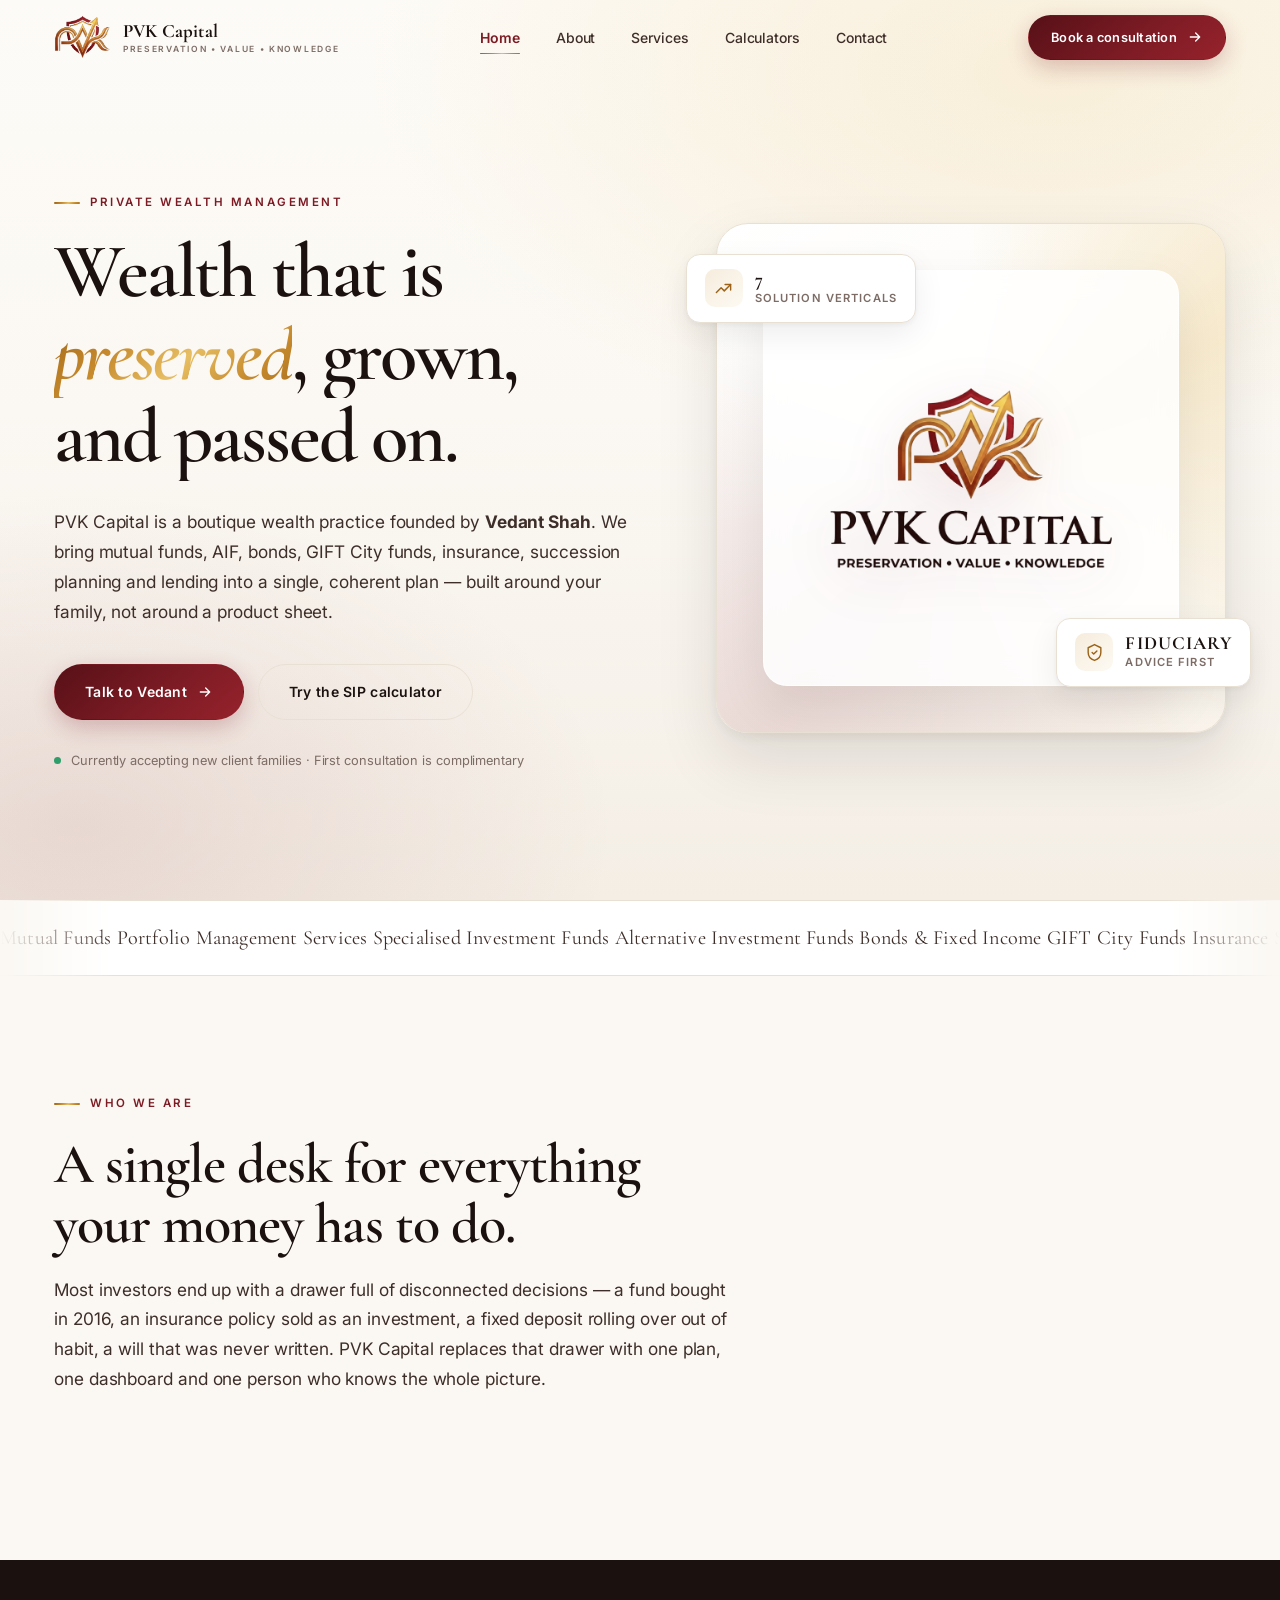
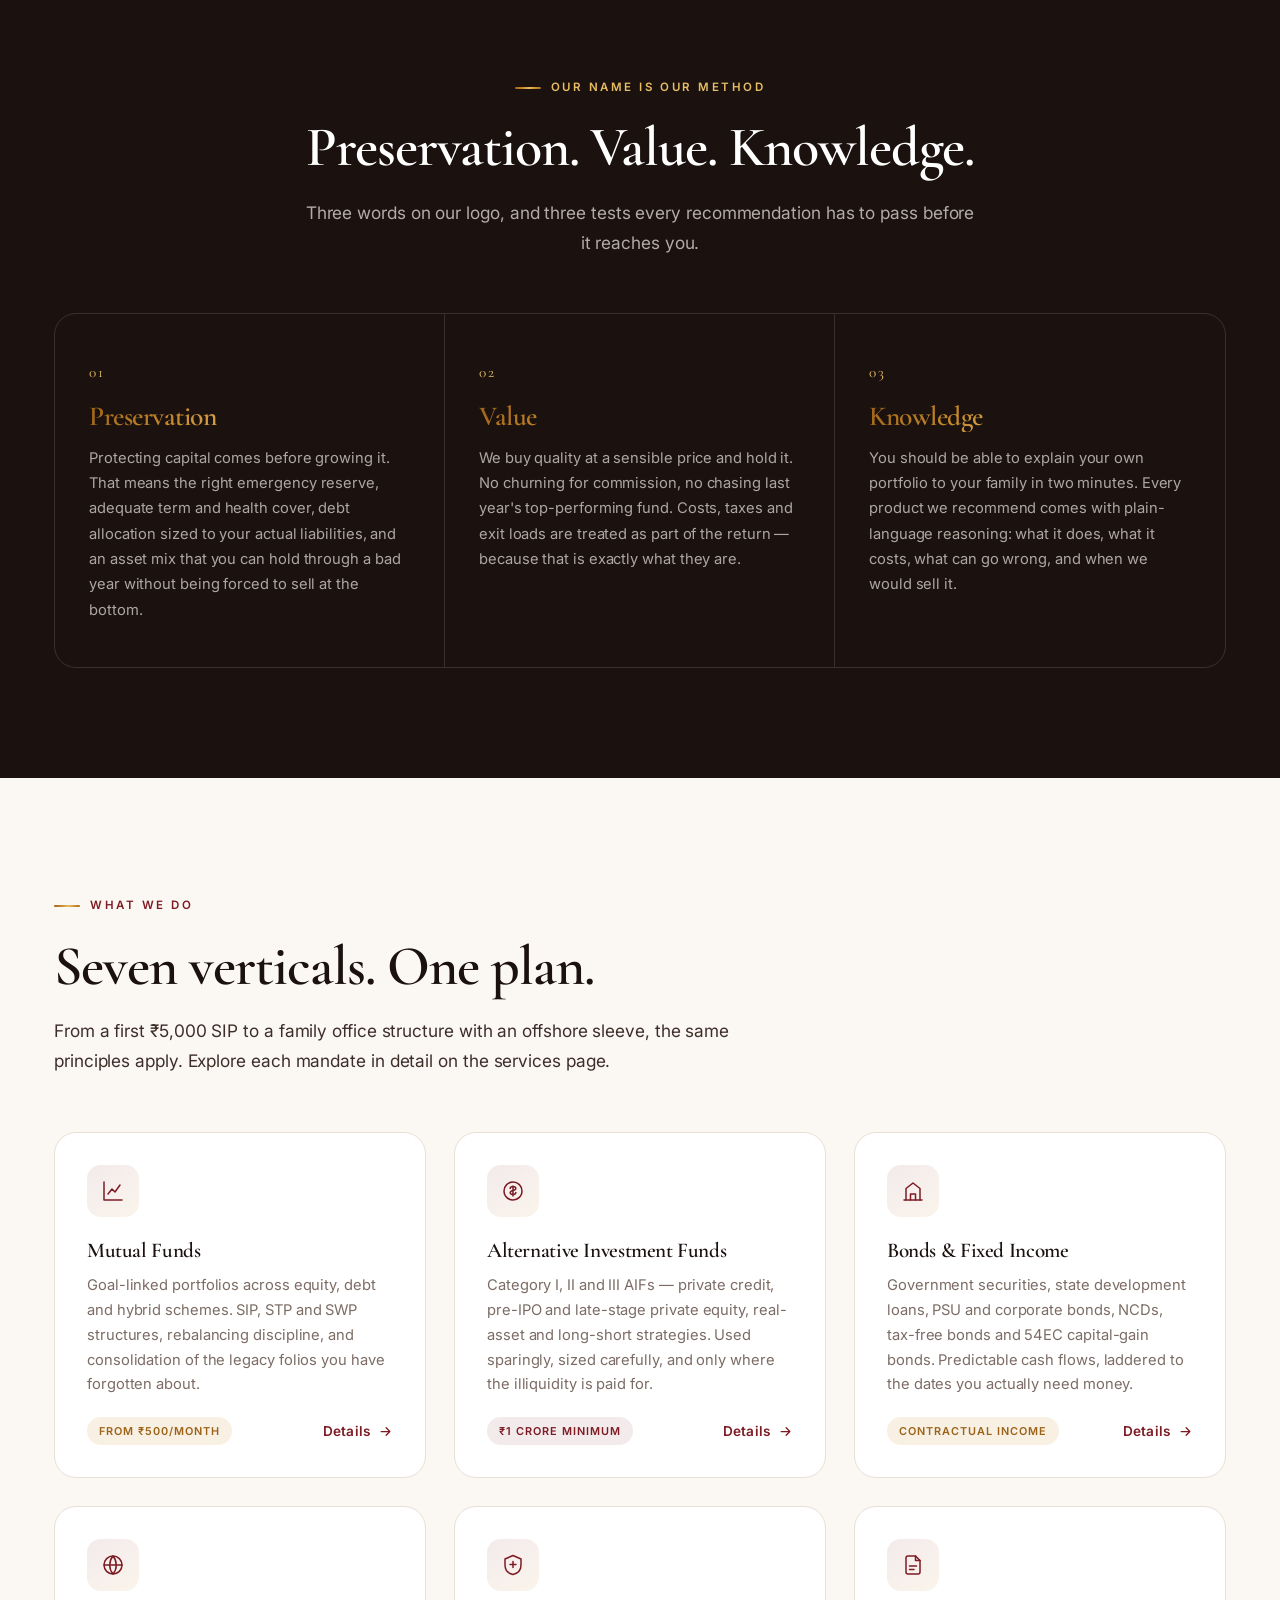
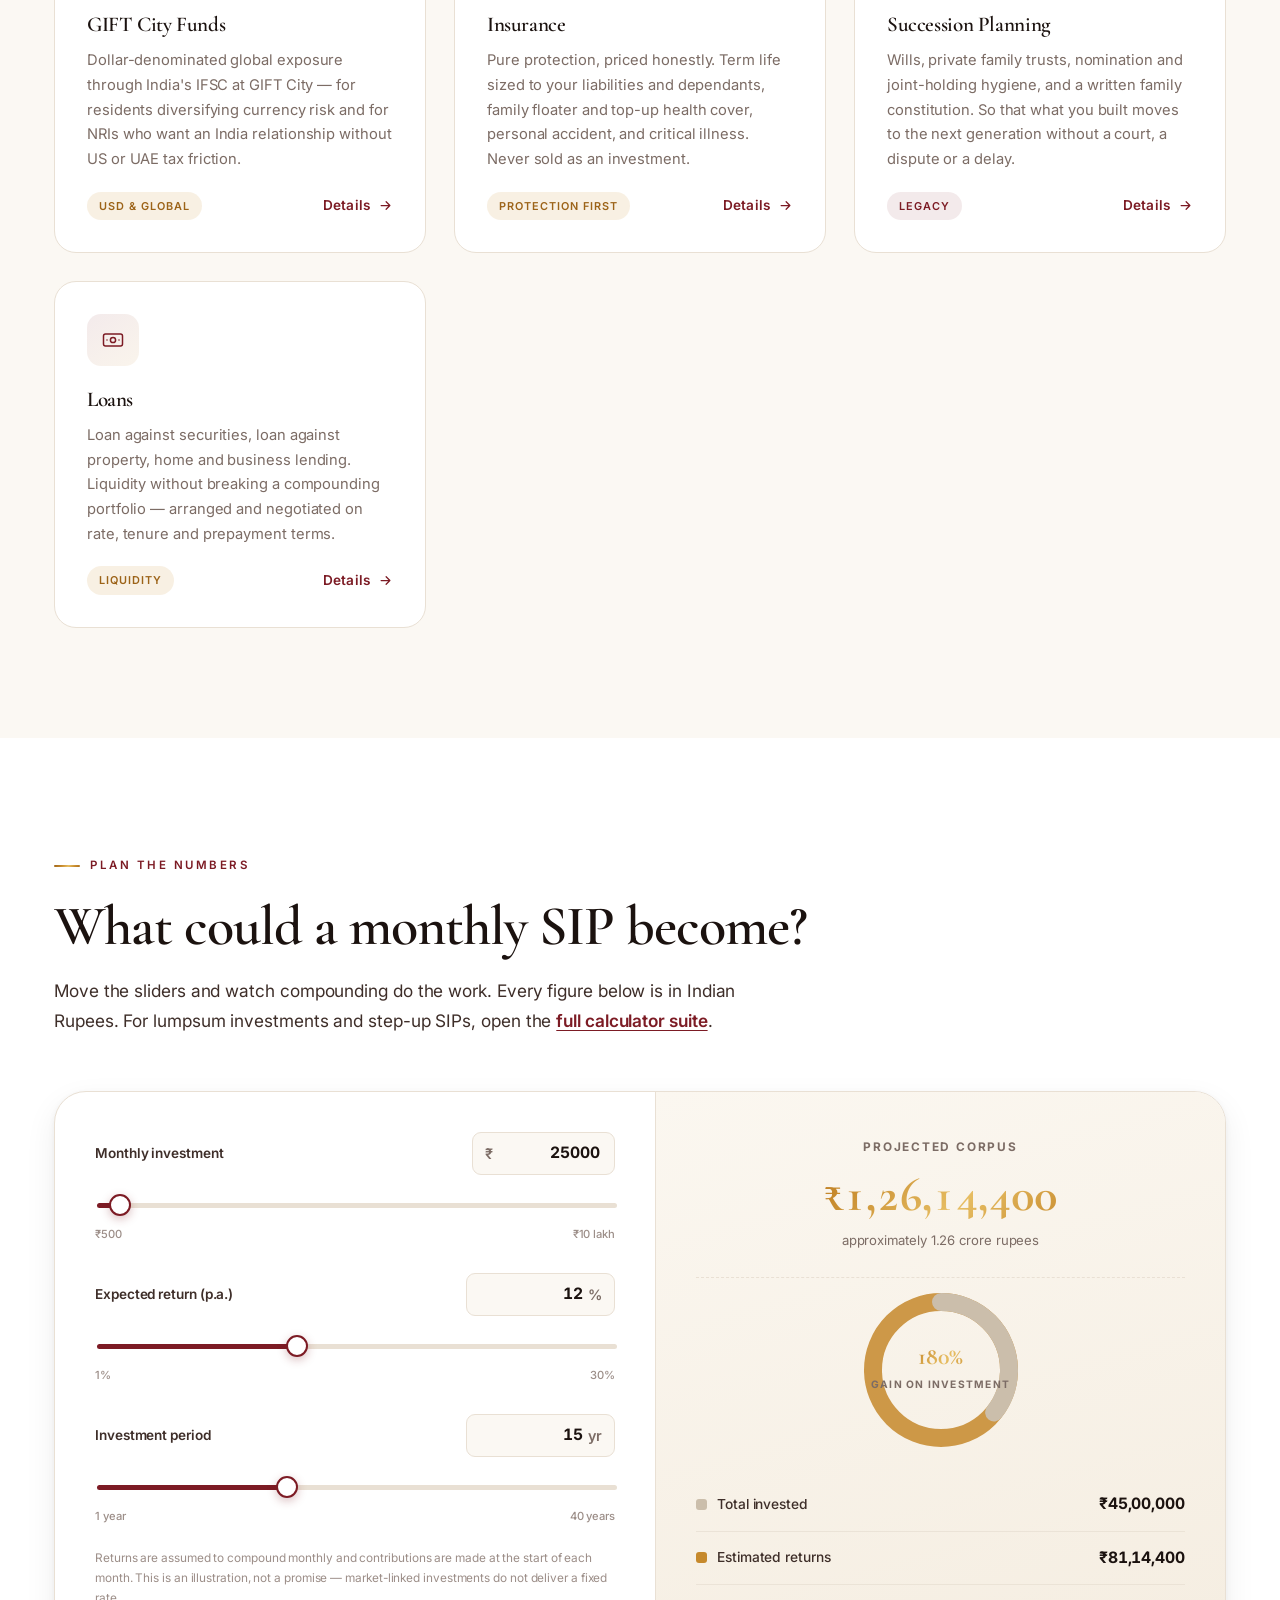
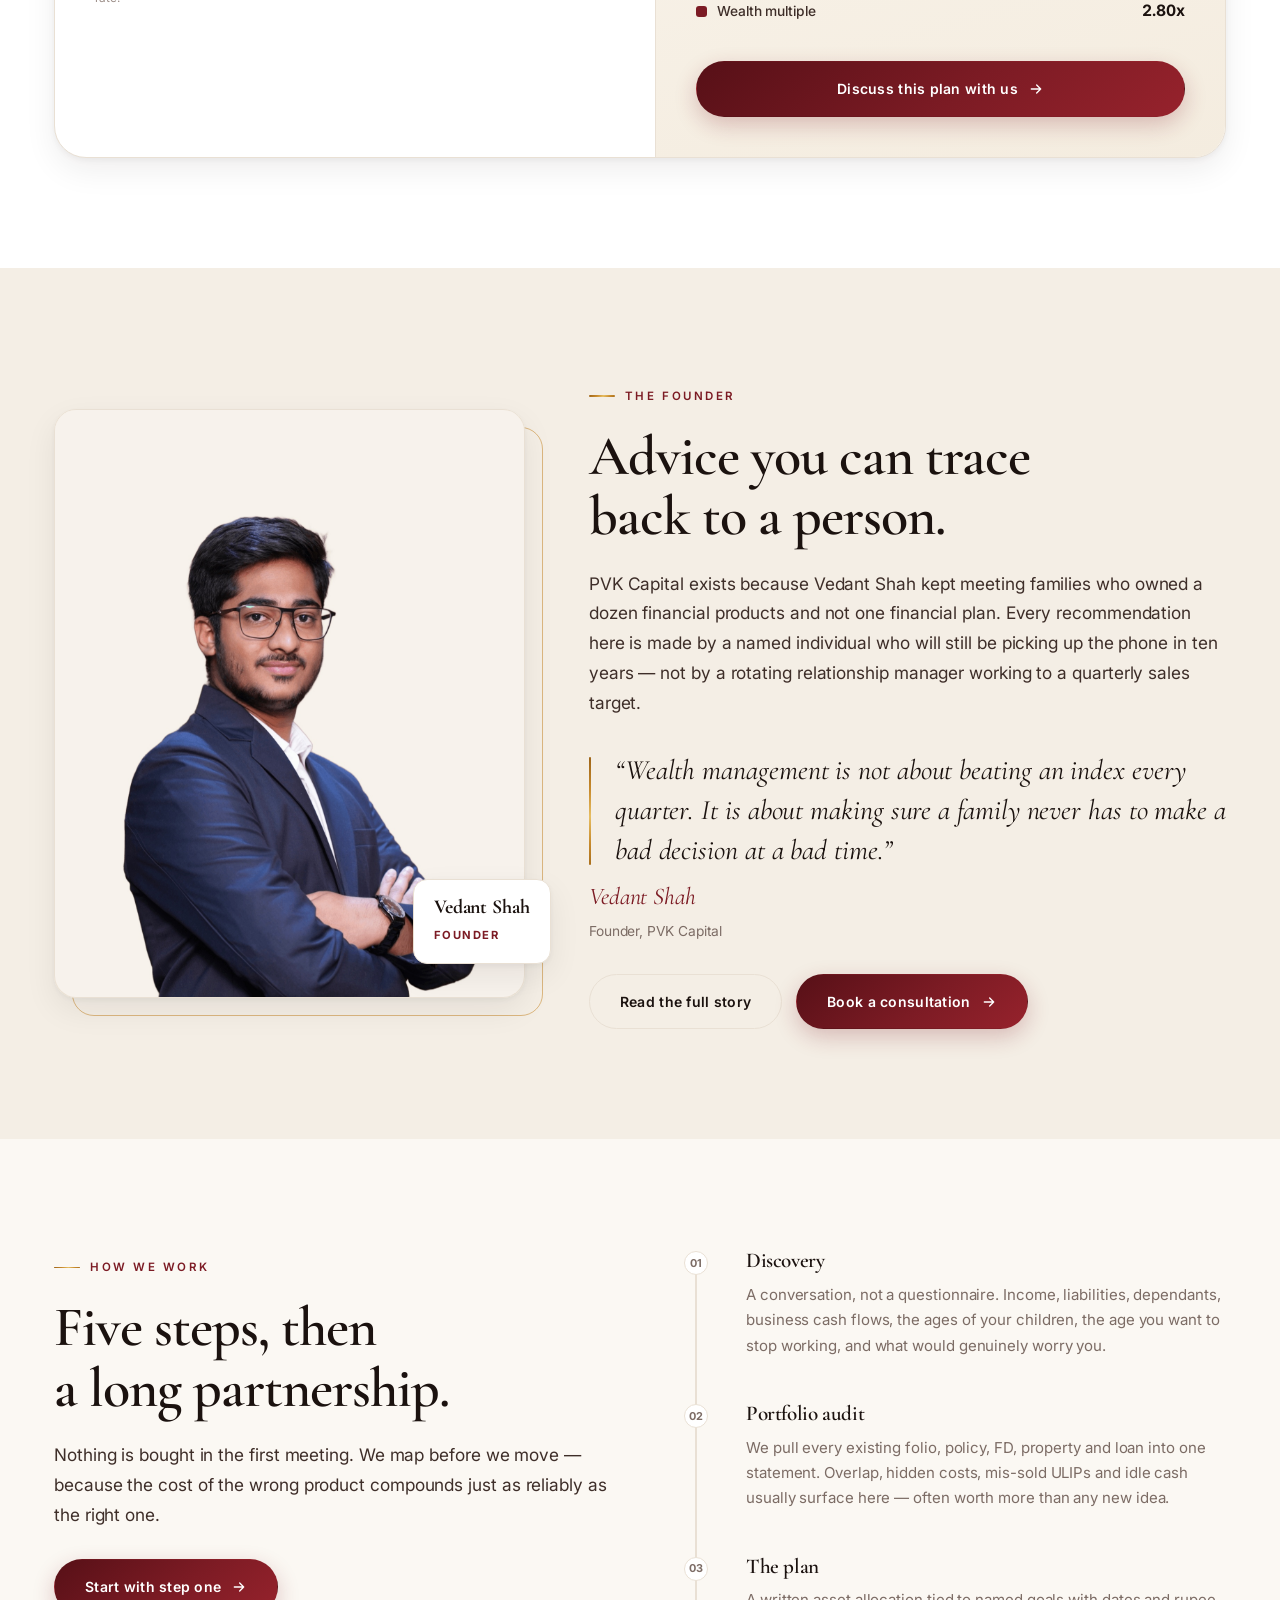
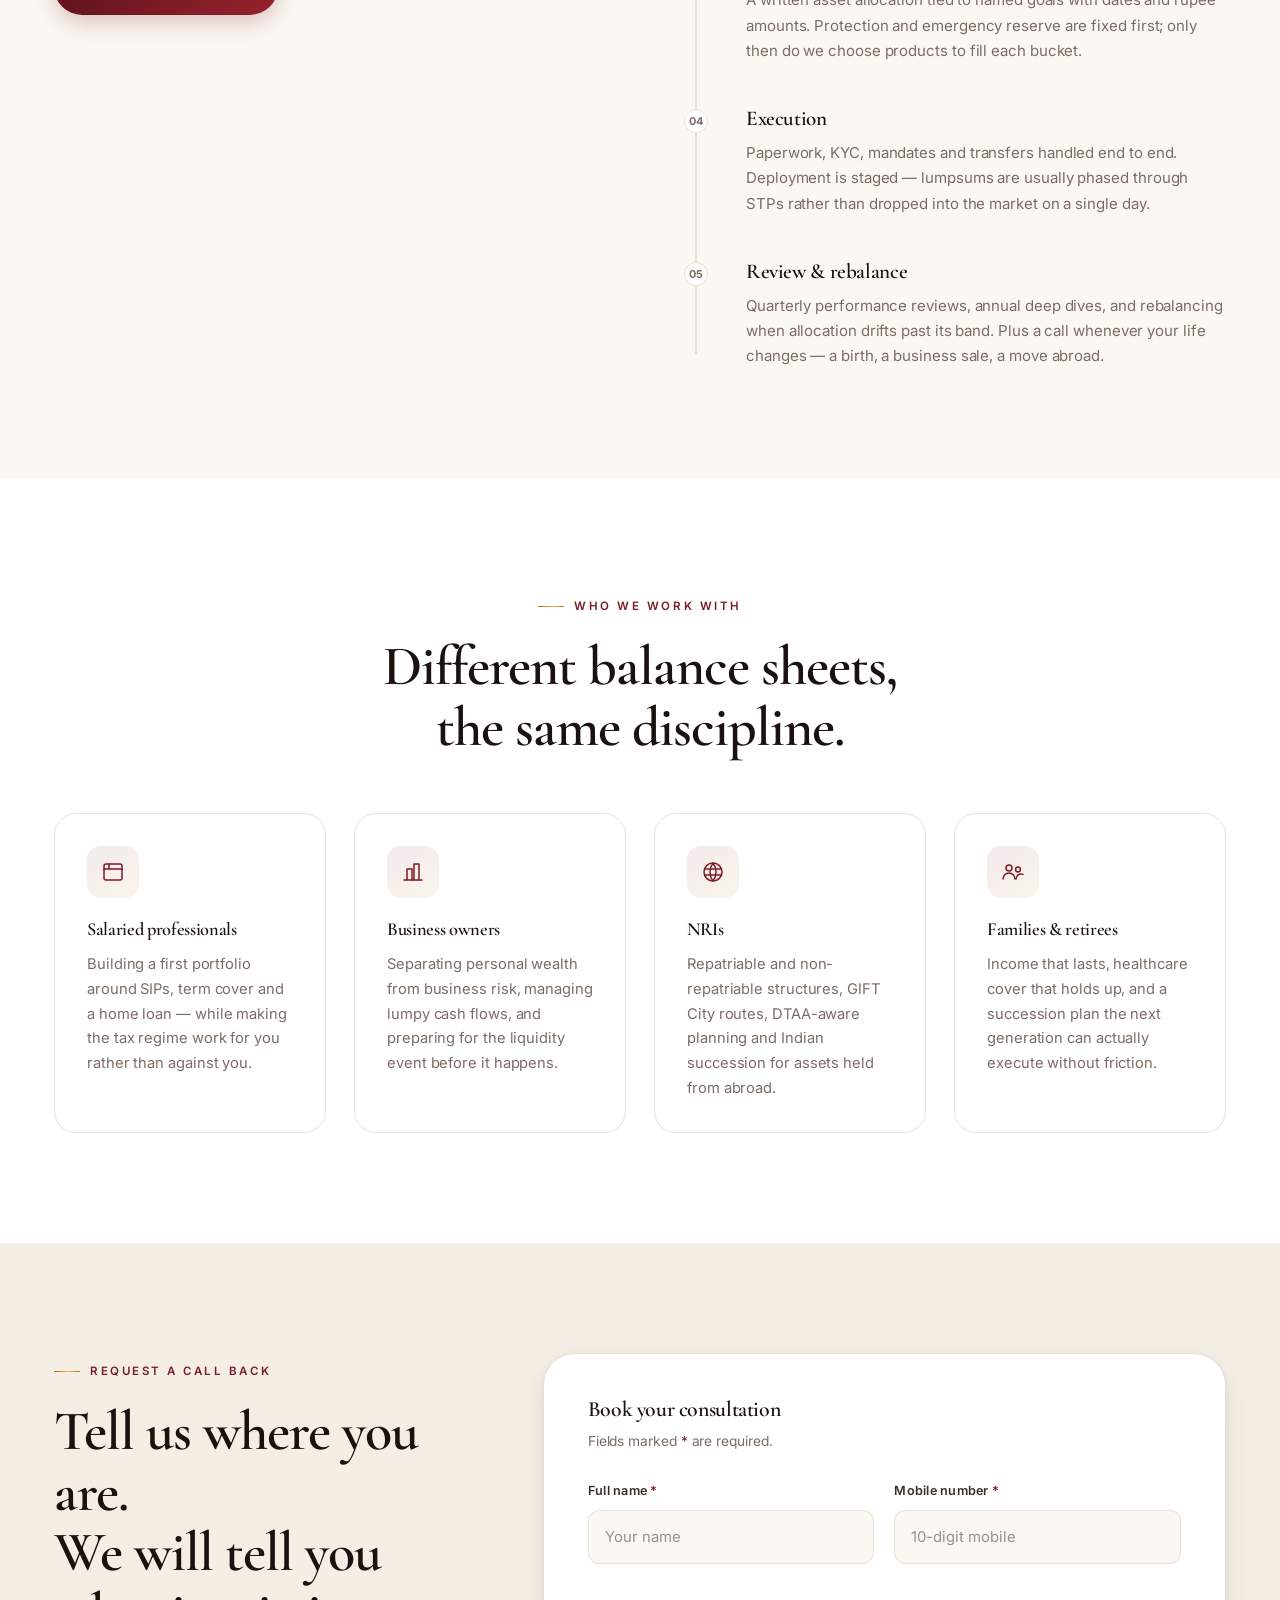
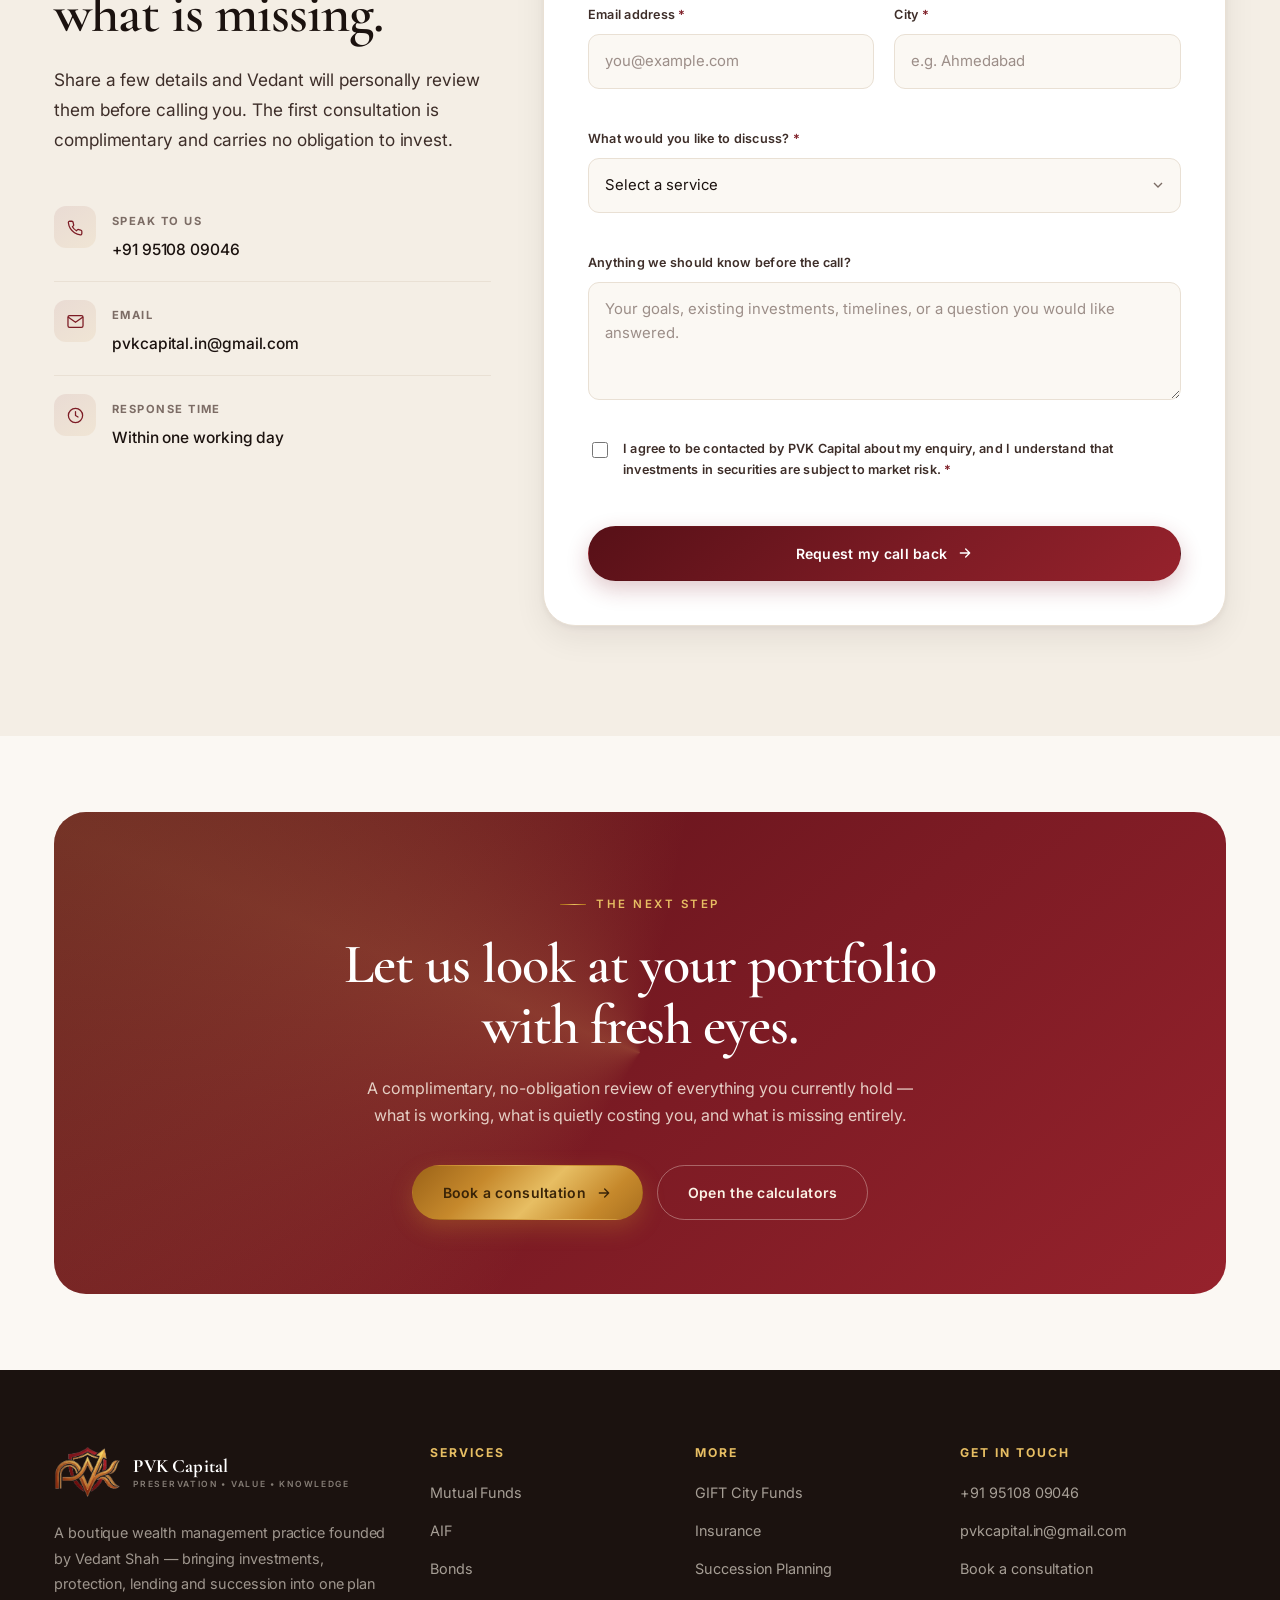
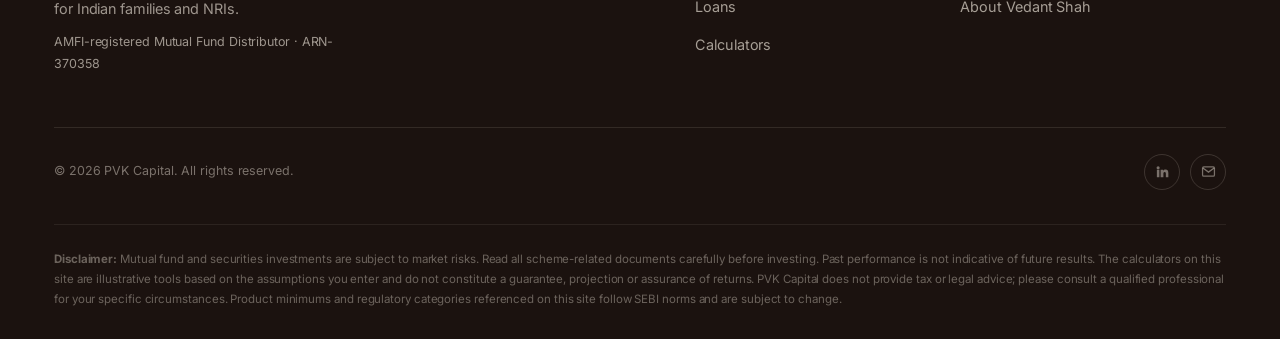
==== commit cb183a97: "Merge branch 'main' into feature-test Resolves conflicts from main's switch to SVG logos (pvk-icon.s" ====
--- a/Frontend/index.html
+++ b/Frontend/index.html
@@ -6,7 +6,7 @@
 <title>PVK Capital — Wealth Management | Preservation • Value • Knowledge</title>
 <meta name="description" content="PVK Capital is a wealth management practice founded by Vedant Shah. Mutual funds, AIF, bonds, GIFT City funds, insurance, succession planning and loans — under one relationship.">
 <meta name="theme-color" content="#7C1B24">
-<link rel="icon" type="image/png" href="assets/img/pvk-logo.png">
+<link rel="icon" type="image/svg+xml" href="assets/img/pvk-icon.svg">
 <link rel="preconnect" href="https://fonts.googleapis.com">
 <link rel="preconnect" href="https://fonts.gstatic.com" crossorigin>
 <link href="https://fonts.googleapis.com/css2?family=Cormorant+Garamond:ital,wght@0,400;0,500;0,600;0,700;1,400;1,600&family=Inter:wght@400;500;600;700&display=swap" rel="stylesheet">
@@ -20,7 +20,7 @@
 <header class="nav">
   <div class="wrap">
     <a class="brand" href="index.html" aria-label="PVK Capital — home">
-      <img src="assets/img/pvk-logo.png" alt="PVK Capital">
+      <img src="assets/img/pvk-icon.svg" alt="PVK Capital">
       <span class="brand-txt">
         <b>PVK Capital</b>
         <span>Preservation • Value • Knowledge</span>
@@ -86,7 +86,7 @@
       <div class="hero-visual">
         <div class="hero-emblem">
           <div class="hero-emblem-inner">
-            <img src="assets/img/pvk-logo.png" alt="The PVK Capital emblem: a shield, an ascending arrow and the letters P, V and K">
+            <img src="assets/img/pvk-logo.svg" alt="The PVK Capital emblem: a shield, an ascending arrow and the letters P, V and K">
           </div>
         </div>
 
@@ -617,7 +617,7 @@
     <div class="footer-top">
       <div>
         <a class="brand" href="index.html">
-          <img src="assets/img/pvk-logo.png" alt="PVK Capital" style="height:52px;filter:brightness(1.08)">
+          <img src="assets/img/pvk-icon.svg" alt="PVK Capital" style="height:52px">
           <span class="brand-txt">
             <b>PVK Capital</b>
             <span>Preservation • Value • Knowledge</span>
--- a/Frontend/assets/css/style.css
+++ b/Frontend/assets/css/style.css
@@ -415,7 +415,7 @@
 .field-val:focus-within{border-color:var(--maroon);box-shadow:0 0 0 3px rgba(124,27,36,.09)}
 .field-val i{font-style:normal;font-size:.9rem;color:var(--muted);font-weight:600}
 .field-val input{
-  width:92px;border:0;background:transparent;text-align:right;font-size:.98rem;font-weight:700;
+  width:106px;border:0;background:transparent;text-align:right;font-size:.98rem;font-weight:700;
   color:var(--ink);outline:none;font-variant-numeric:tabular-nums;
 }
 .field-val input::-webkit-outer-spin-button,.field-val input::-webkit-inner-spin-button{-webkit-appearance:none;margin:0}
@@ -646,6 +646,30 @@
   .founder-badge{right:0;bottom:-18px}
   .photo-frame::after{inset:14px -14px -14px 14px}
   .totop{right:16px;bottom:16px}
+
+  /* Full-width, stacked call-to-action buttons read better under a thumb than
+     a wrapped row of pills once the screen gets this narrow. */
+  .hero-actions,.cta-actions,.svc-cta{flex-direction:column;align-items:stretch}
+  .hero-actions .btn,.cta-actions .btn,.svc-cta .btn,.svc-cta .btn-ghost{width:100%}
+
+  /* iOS Safari zooms the viewport on focus of any input under 16px — keep every
+     form field and calculator field at or above that line on touch-width screens. */
+  .fg input,.fg select,.fg textarea,.field-val input{font-size:16px}
+
+  /* A long label next to a wide 9-digit rupee value can outgrow a narrow phone —
+     let the value drop to its own line instead of clipping or squeezing the label. */
+  .field-top{flex-wrap:wrap;row-gap:8px}
+  .field-top label{flex:1 1 100%}
+}
+
+@media (max-width:400px){
+  /* The tagline's letter-spacing makes it wide relative to its font-size; on the
+     smallest phones it crowds the burger button, so drop it and keep just the name. */
+  .brand-txt span{display:none}
+  .hero h1{font-size:clamp(2.2rem,9vw,2.7rem)}
+  .h-xl{font-size:clamp(2.1rem,9vw,2.6rem)}
+  .quote{font-size:1.2rem;padding-left:20px}
+  .calc-result-main b{font-size:clamp(1.85rem,9vw,2.4rem)}
 }
 
 /* ---------- 23. Motion / print ---------- */
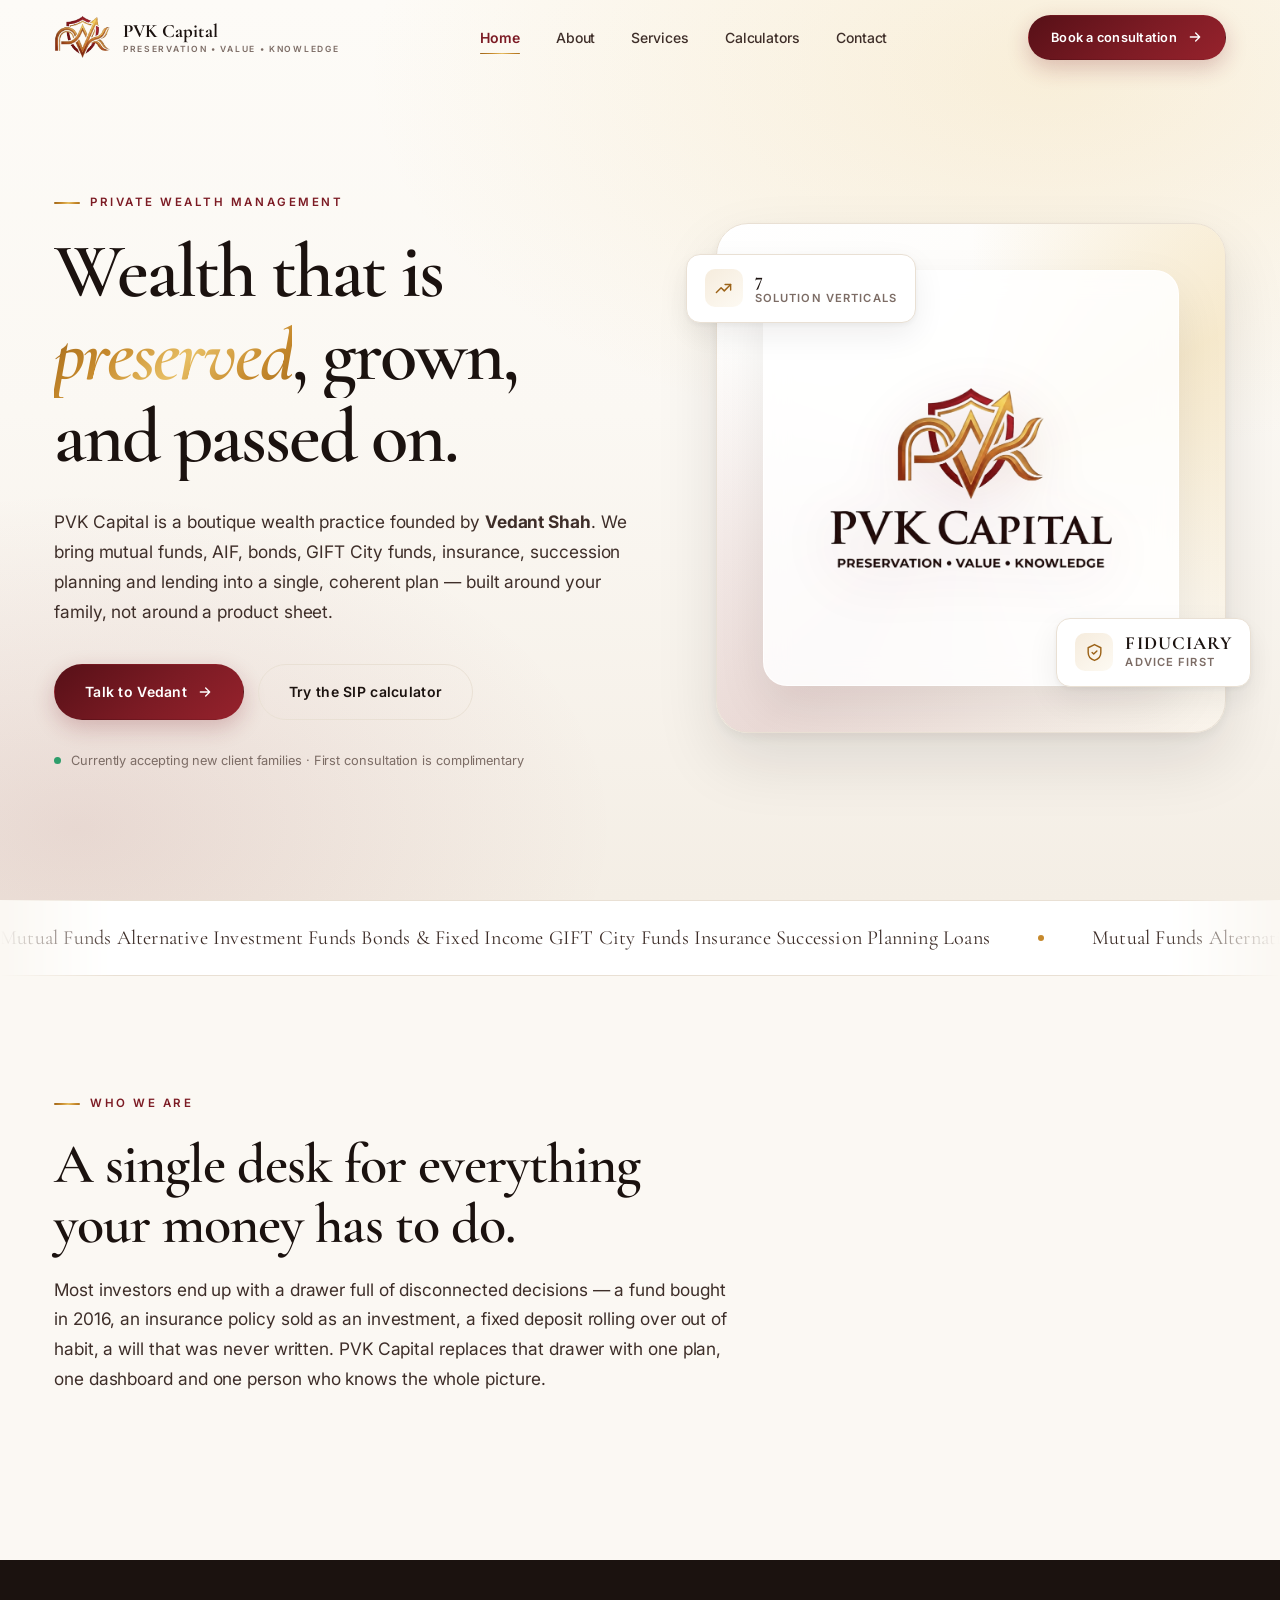
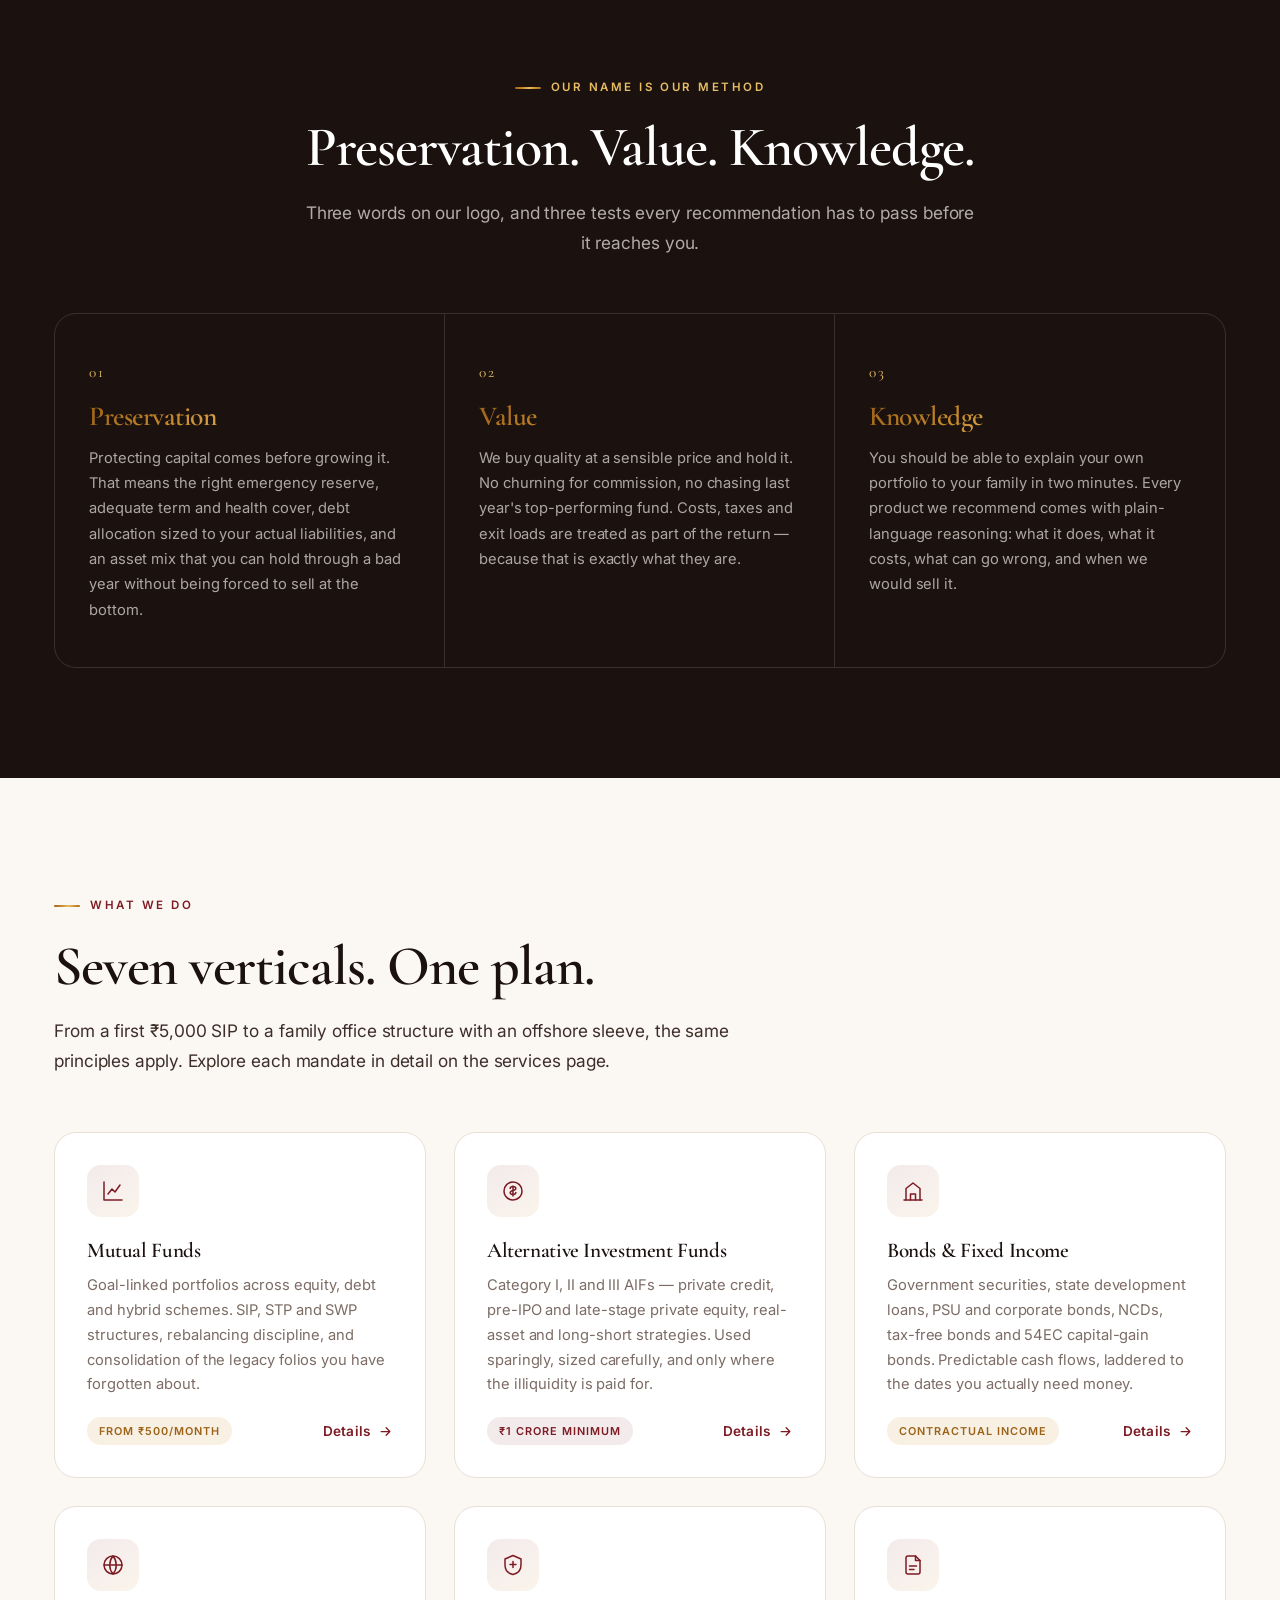
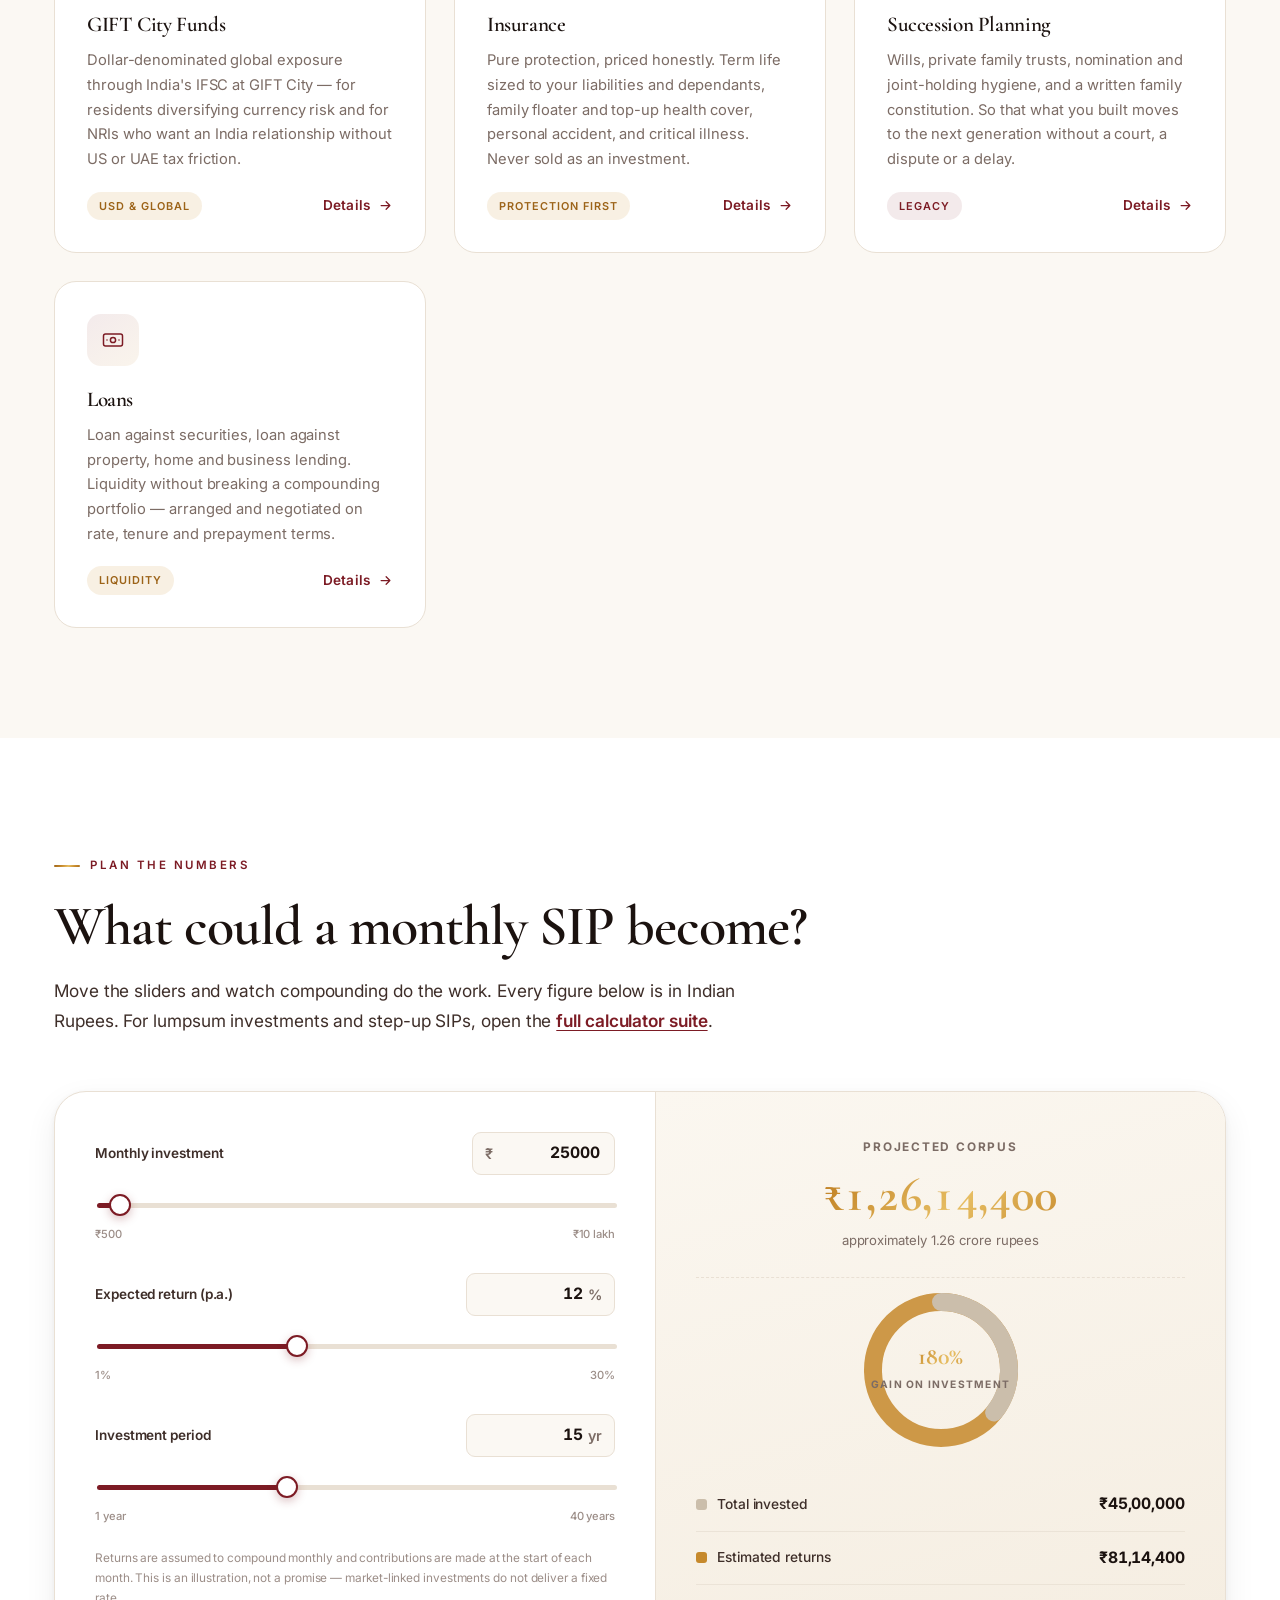
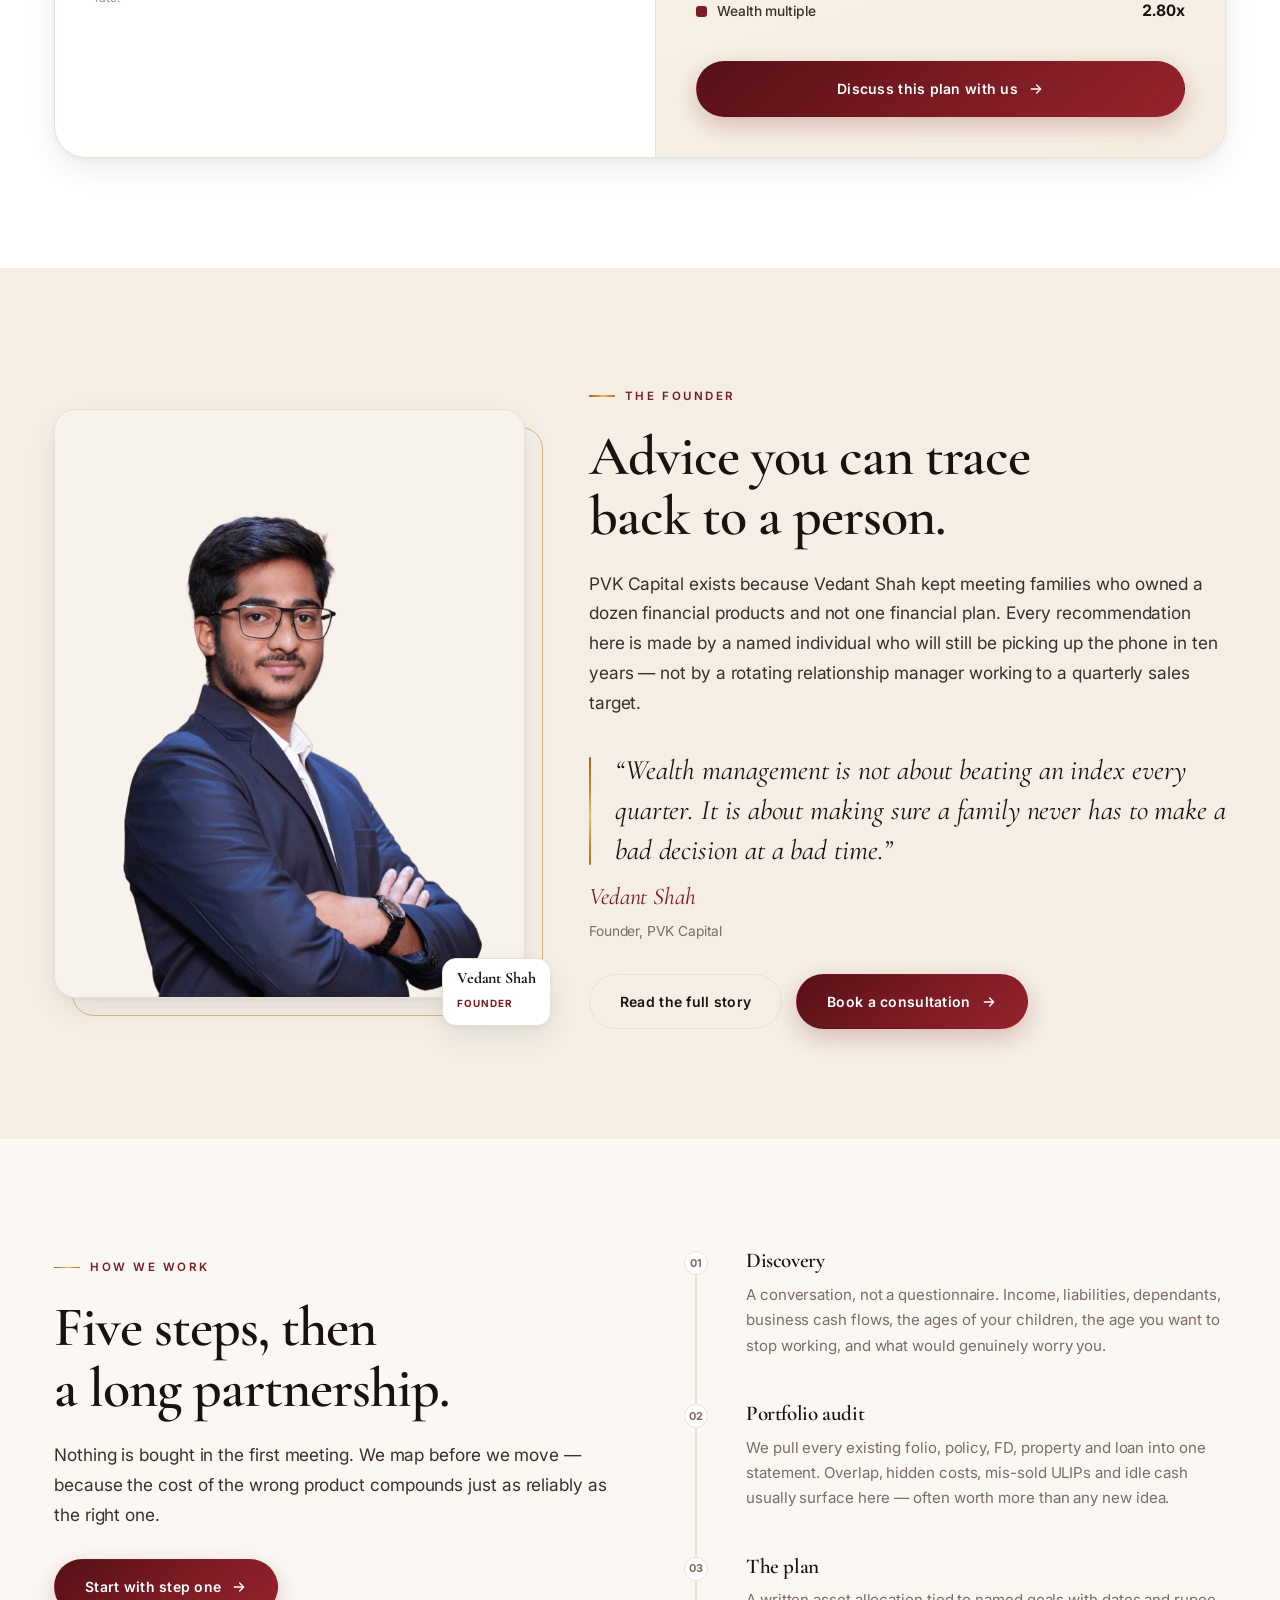
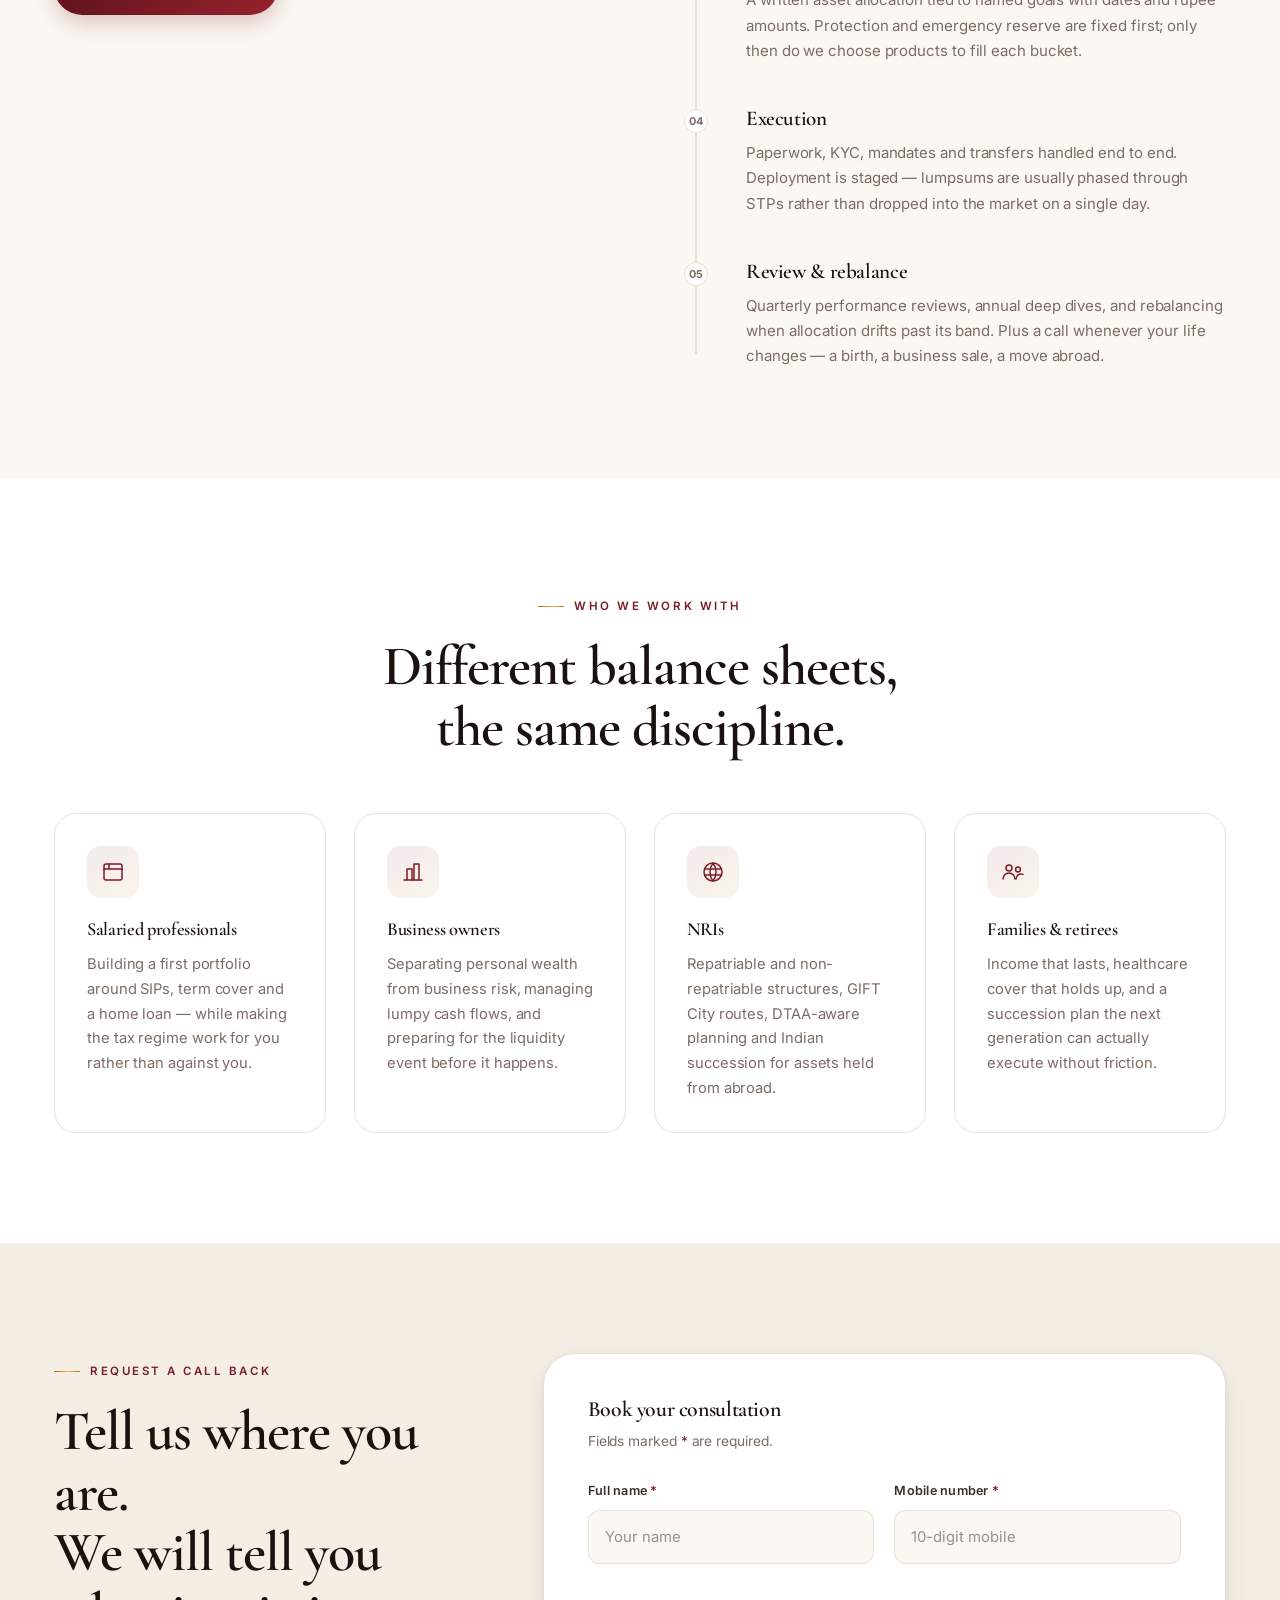
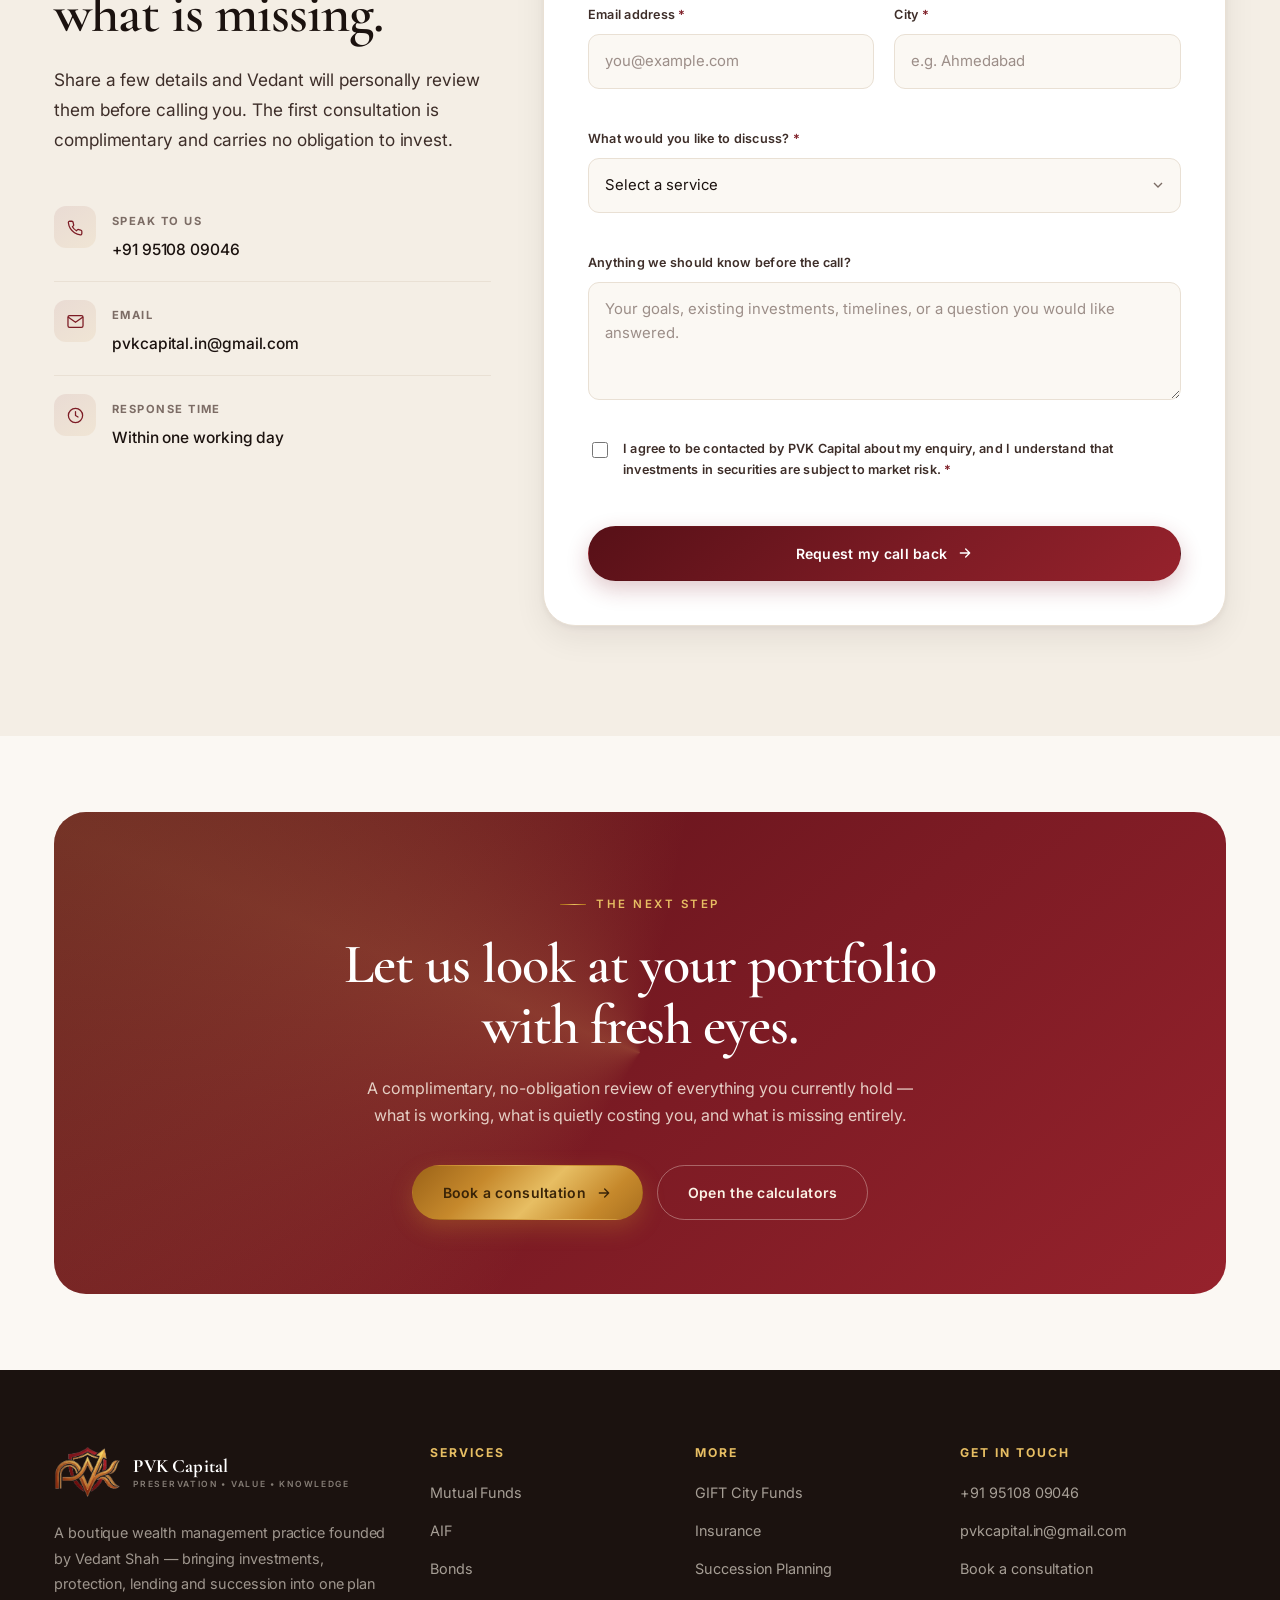
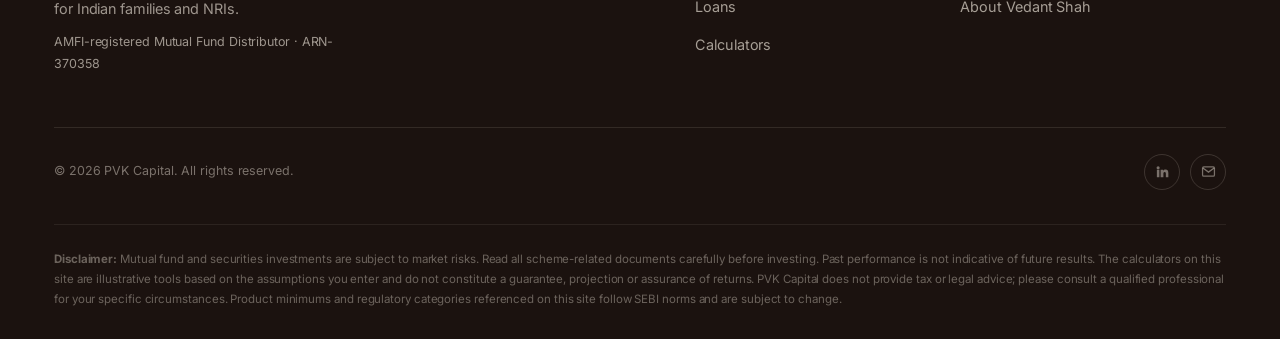
==== commit 7a440e98: "img fix" ====
--- a/Frontend/index.html
+++ b/Frontend/index.html
@@ -113,7 +113,7 @@
 <!-- ============ MARQUEE ============ -->
 <div class="marquee" aria-hidden="true">
   <div class="marquee-track">
-    <span>Mutual Funds Portfolio Management Services Specialised Investment Funds Alternative Investment Funds Bonds &amp; Fixed Income GIFT City Funds Insurance Succession Planning Loans</span>
+    <span>Mutual Funds Alternative Investment Funds Bonds &amp; Fixed Income GIFT City Funds Insurance Succession Planning Loans</span>
   </div>
 </div>
 
--- a/Frontend/assets/css/style.css
+++ b/Frontend/assets/css/style.css
@@ -326,11 +326,11 @@
 .photo-ph b{font-family:var(--serif);font-size:1.1rem;color:var(--ink-2);font-weight:600}
 .photo-ph span{font-size:.72rem;letter-spacing:.09em;text-transform:uppercase;color:var(--muted-2);font-weight:600;max-width:26ch;line-height:1.8}
 .founder-badge{
-  position:absolute;z-index:2;right:-26px;bottom:34px;background:var(--surface);
-  border:1px solid var(--line);border-radius:var(--r-md);padding:16px 20px;box-shadow:var(--shadow-m);
-}
-.founder-badge b{display:block;font-family:var(--serif);font-size:1.24rem;line-height:1.2}
-.founder-badge span{font-size:.7rem;letter-spacing:.13em;text-transform:uppercase;color:var(--maroon);font-weight:700}
+  position:absolute;z-index:2;right:-26px;bottom:-28px;background:var(--surface);
+  border:1px solid var(--line);border-radius:var(--r-md);padding:10px 14px;box-shadow:var(--shadow-m);
+}
+.founder-badge b{display:block;font-family:var(--serif);font-size:1rem;line-height:1.2}
+.founder-badge span{font-size:.62rem;letter-spacing:.11em;text-transform:uppercase;color:var(--maroon);font-weight:700}
 .quote{
   font-family:var(--serif);font-size:clamp(1.35rem,2.2vw,1.85rem);line-height:1.42;font-style:italic;
   color:var(--ink);position:relative;padding-left:26px;
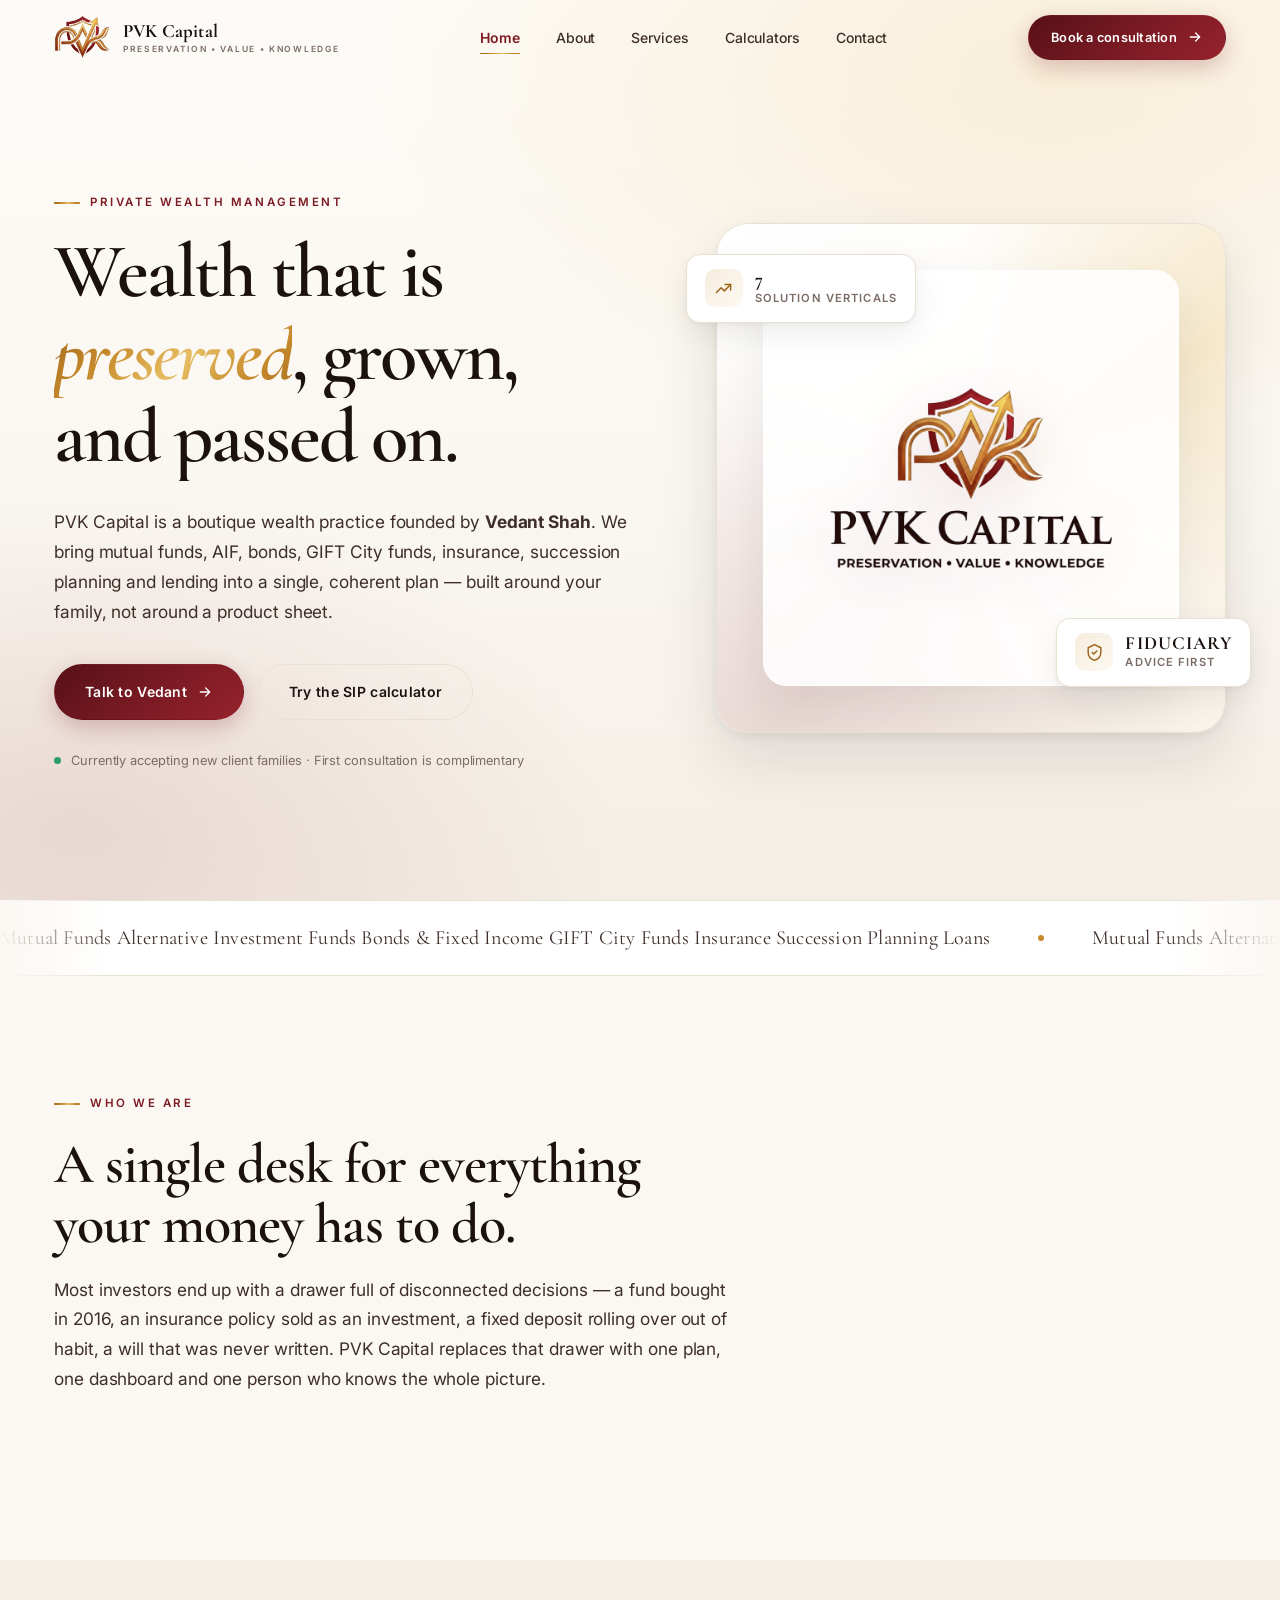
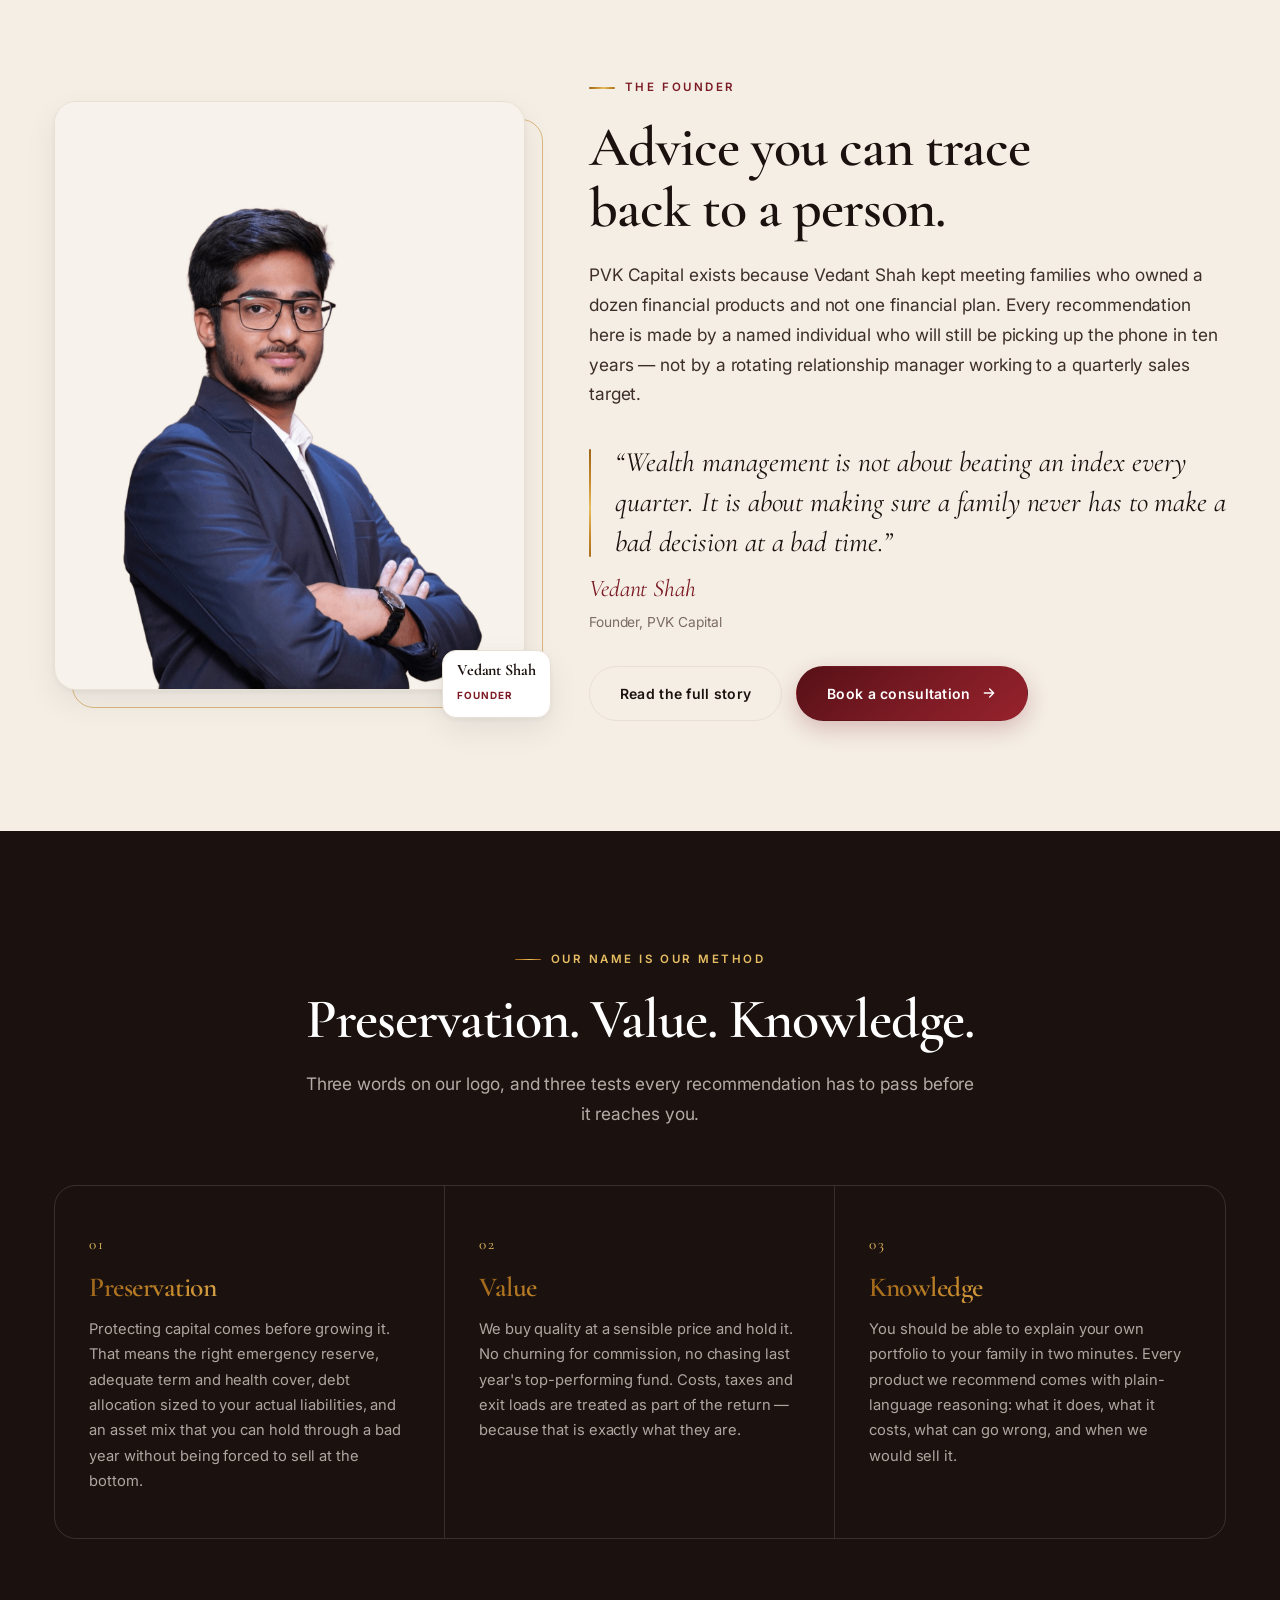
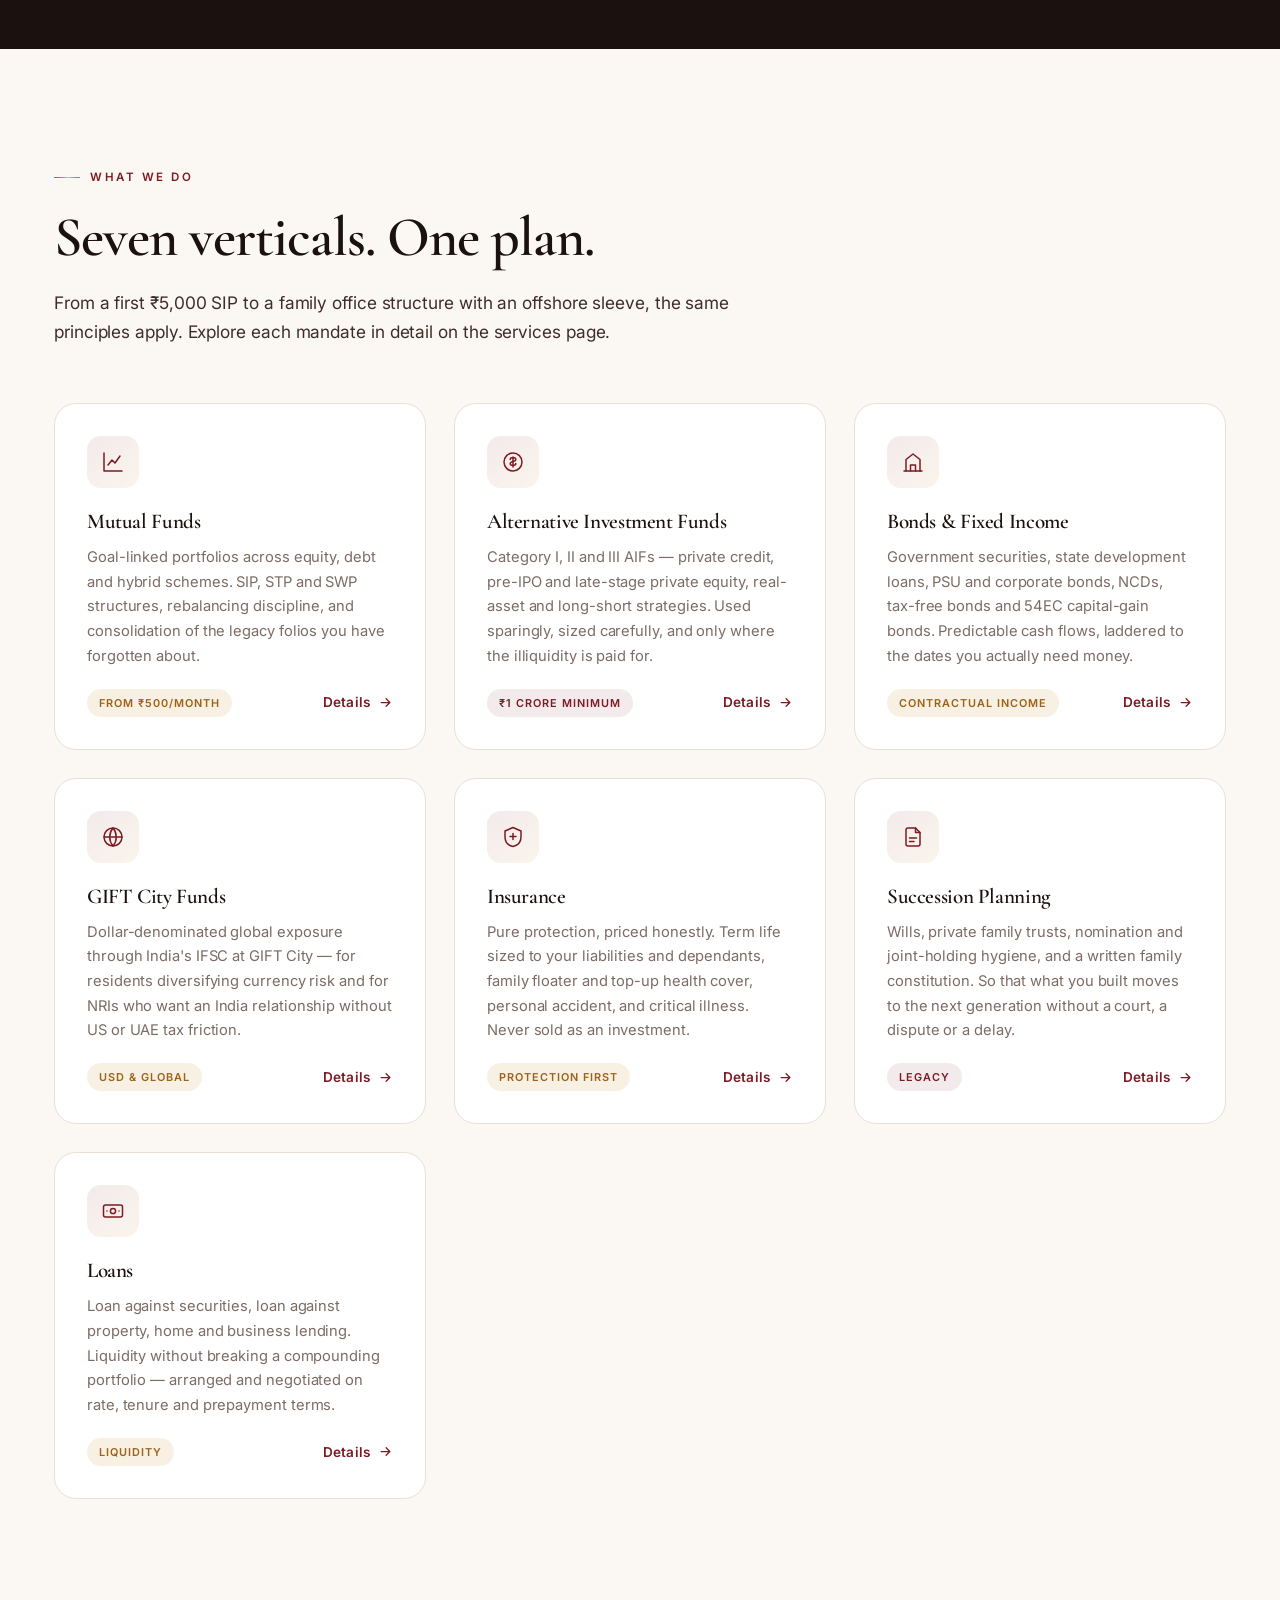
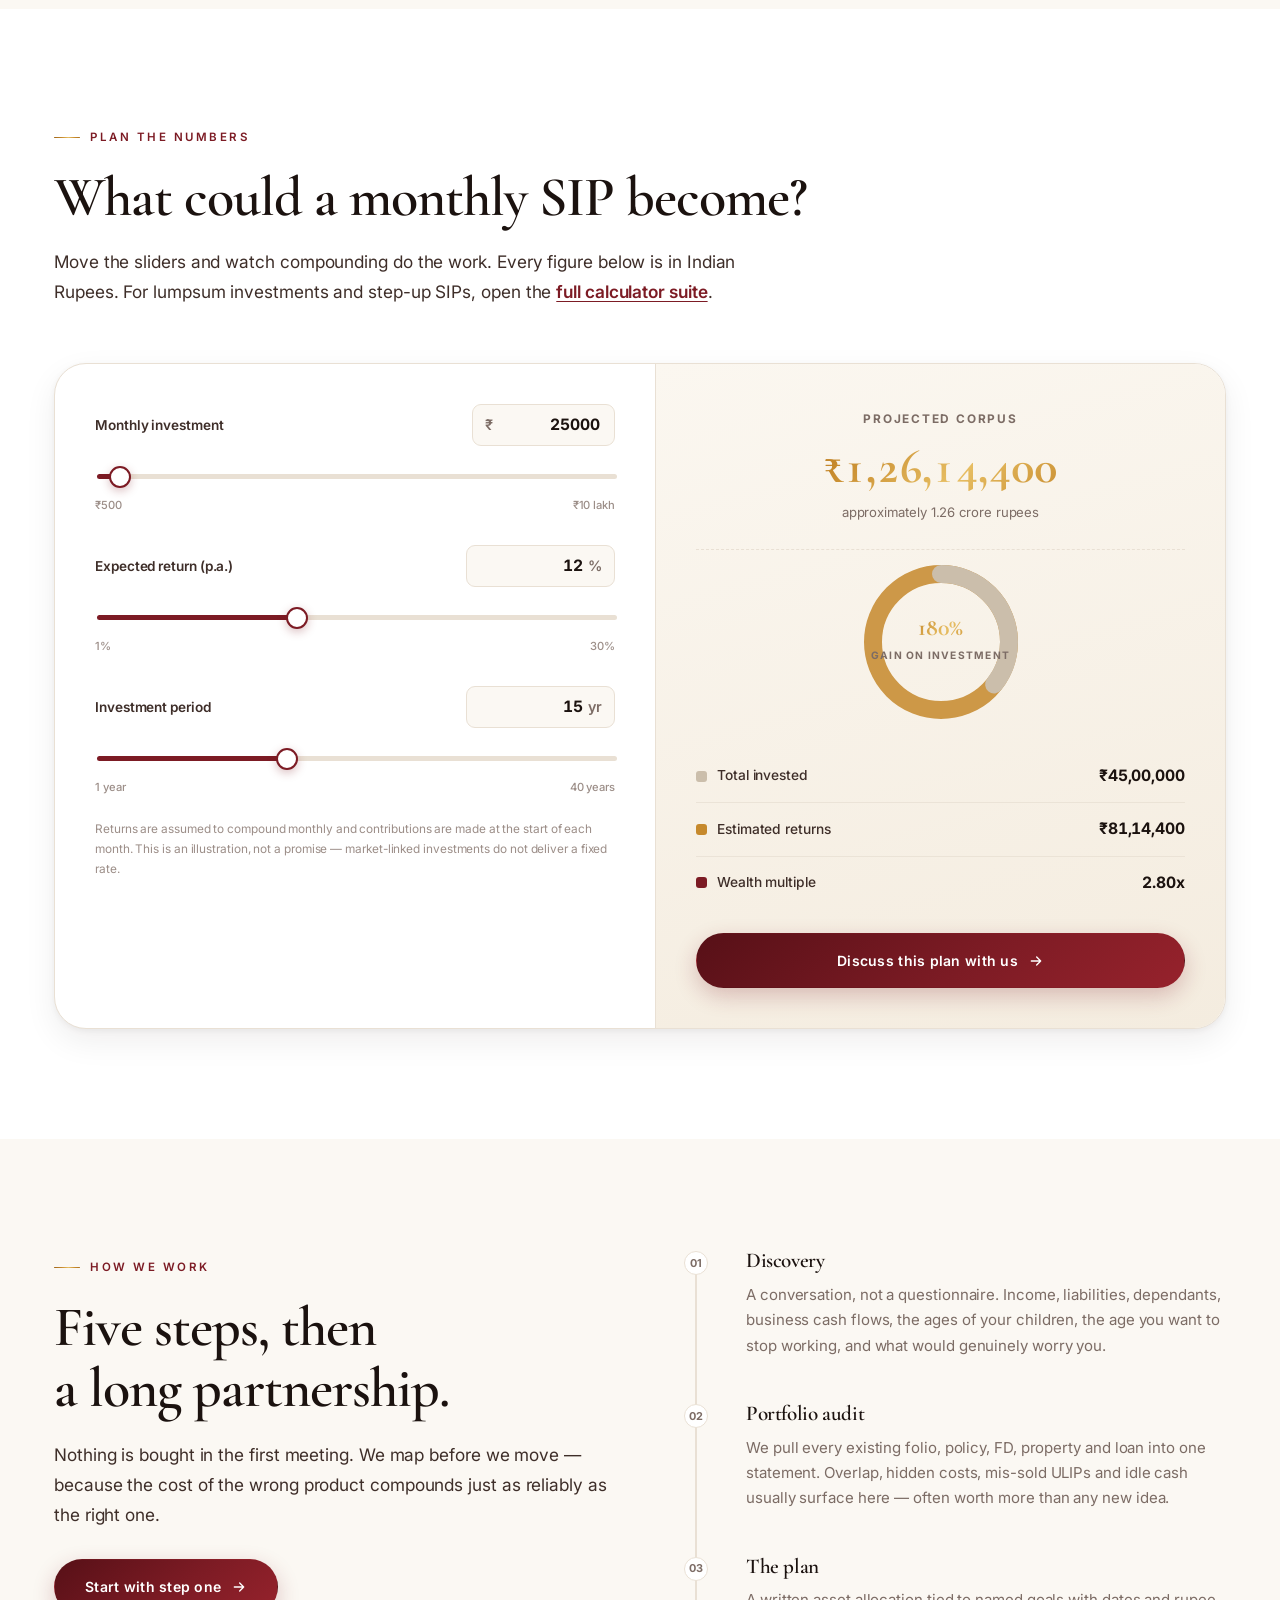
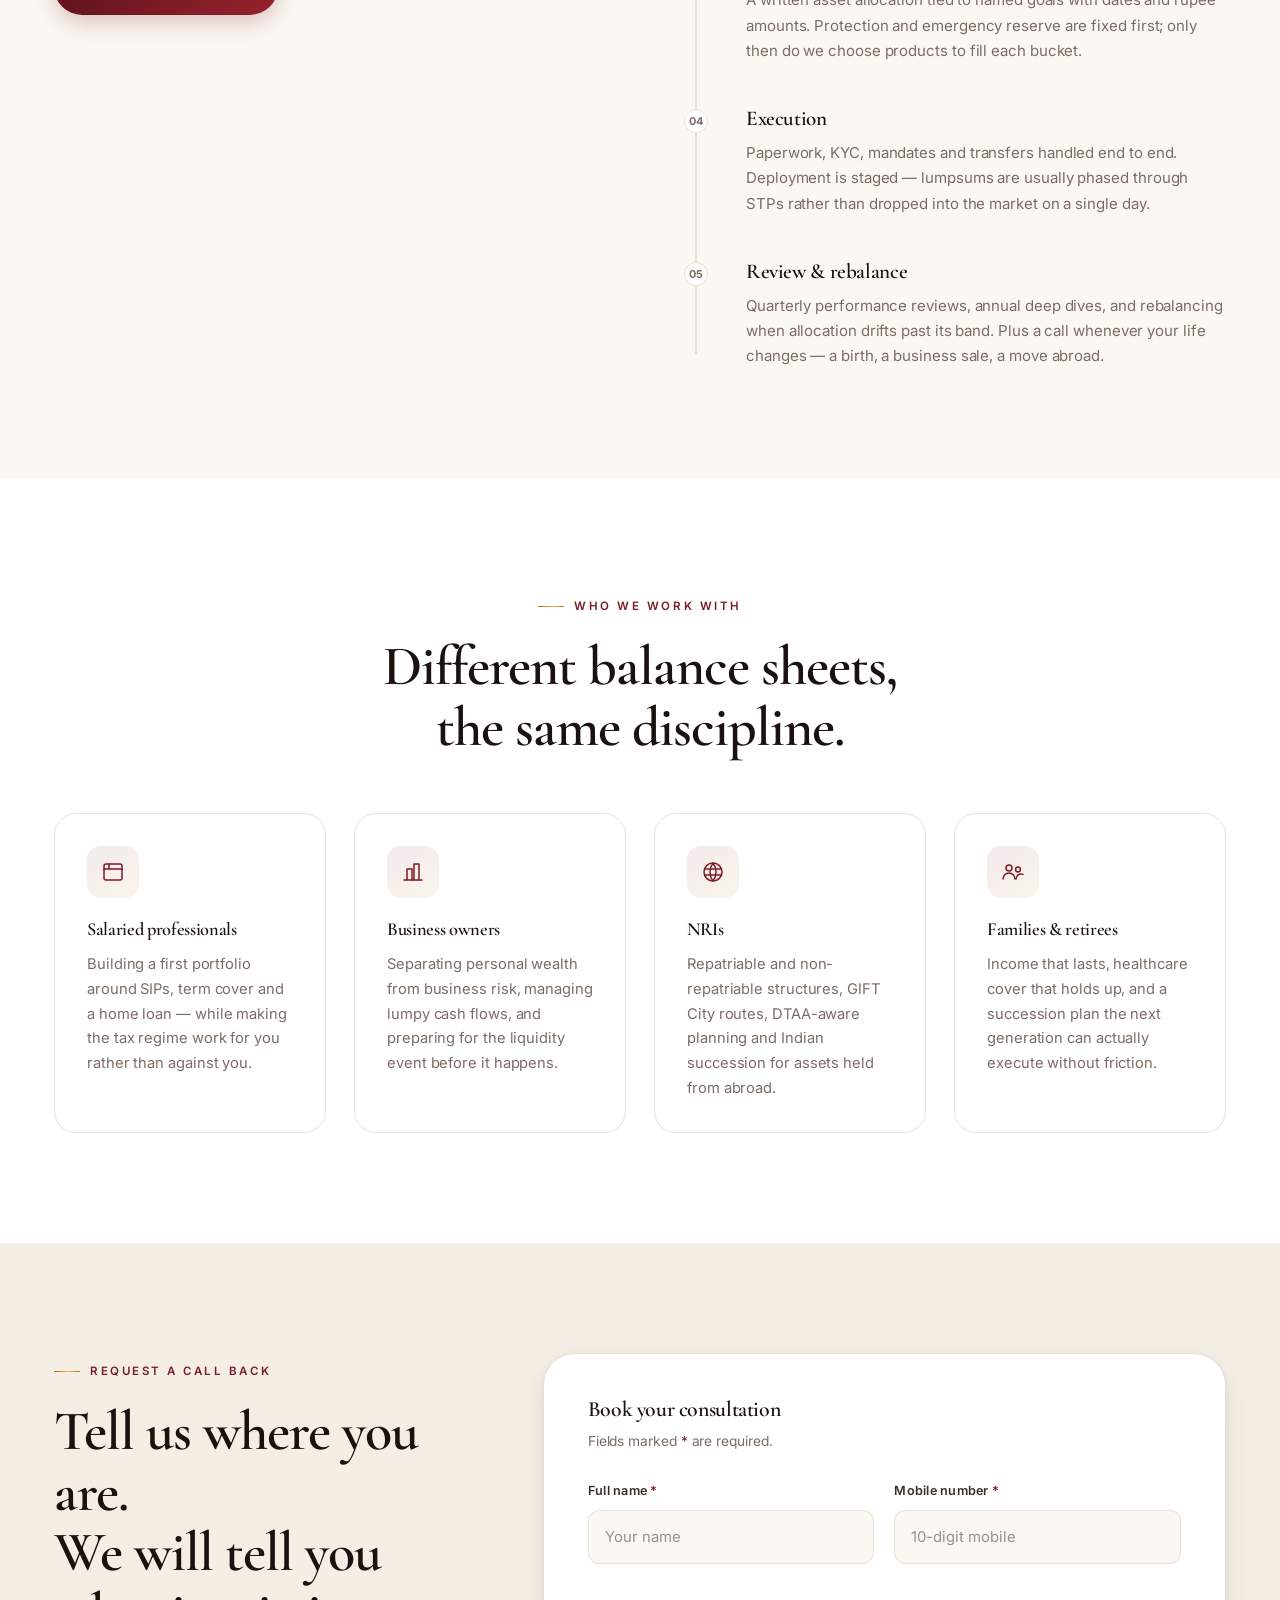
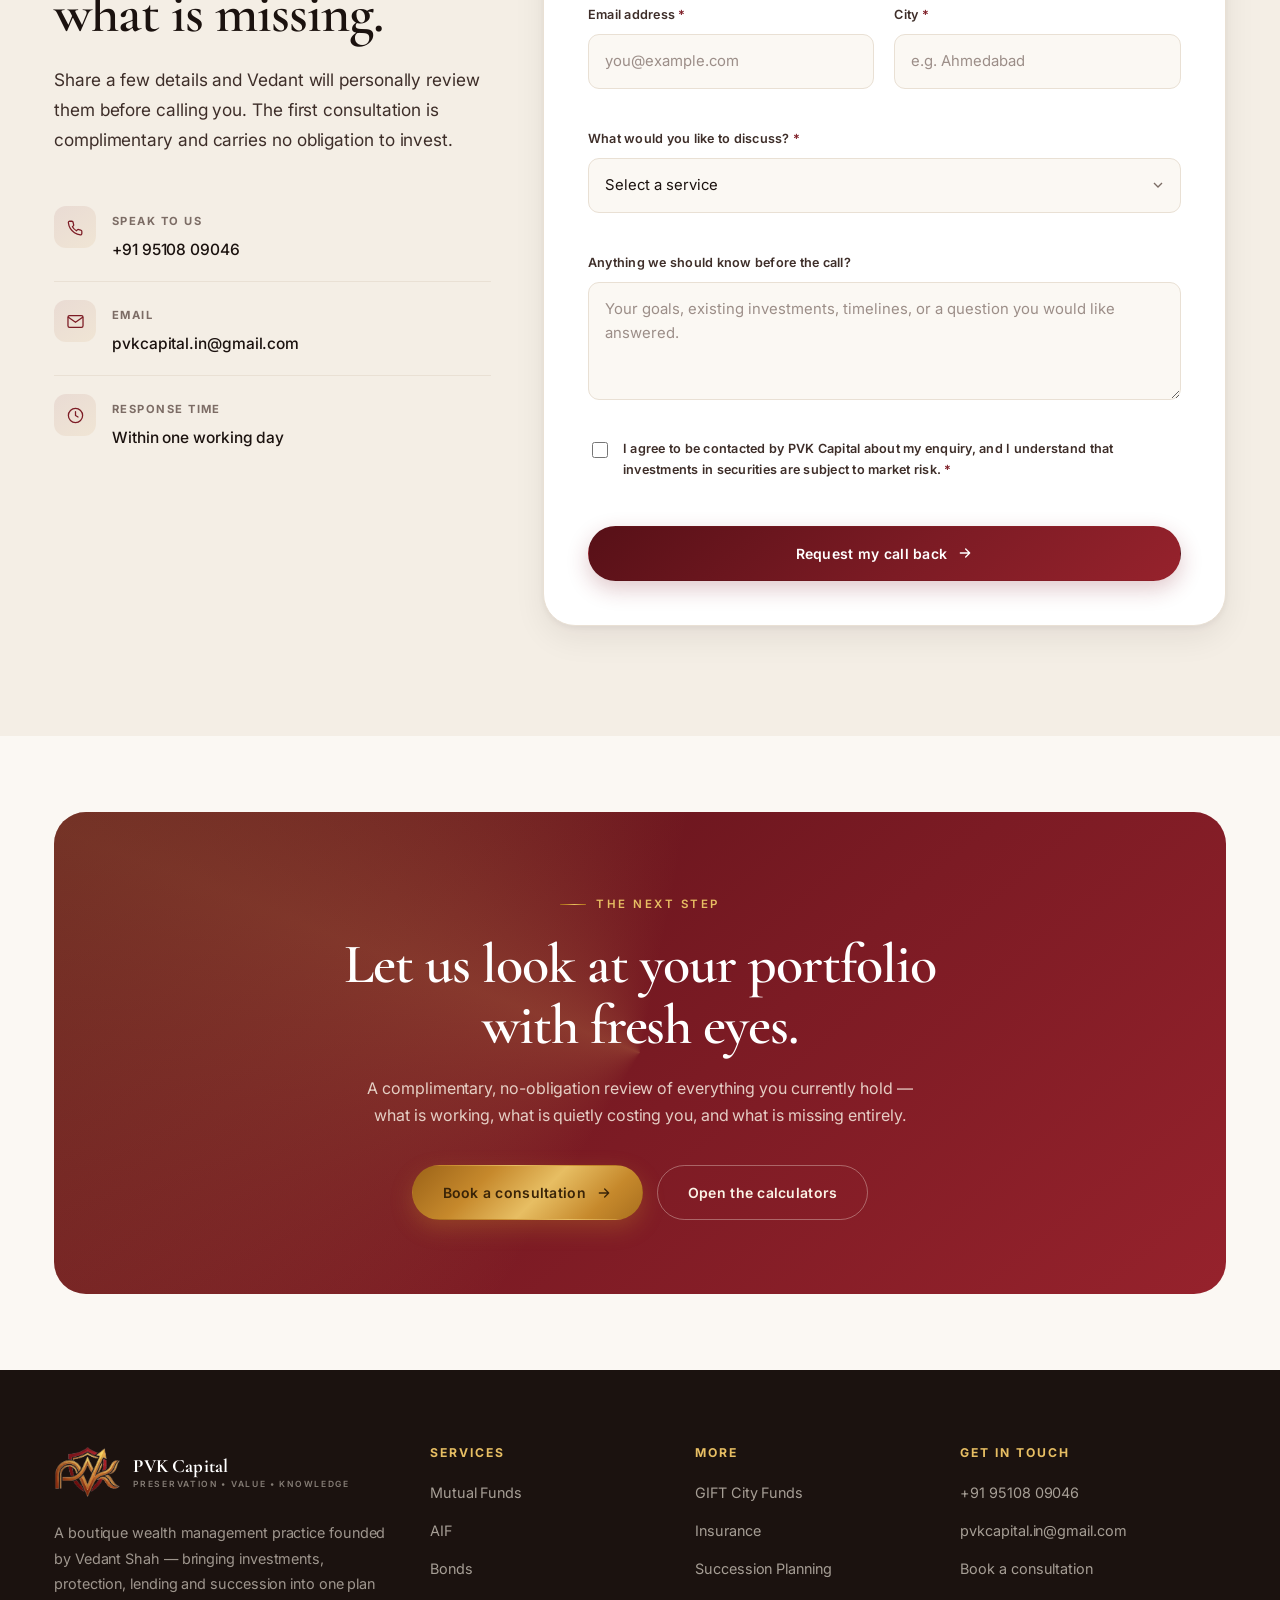
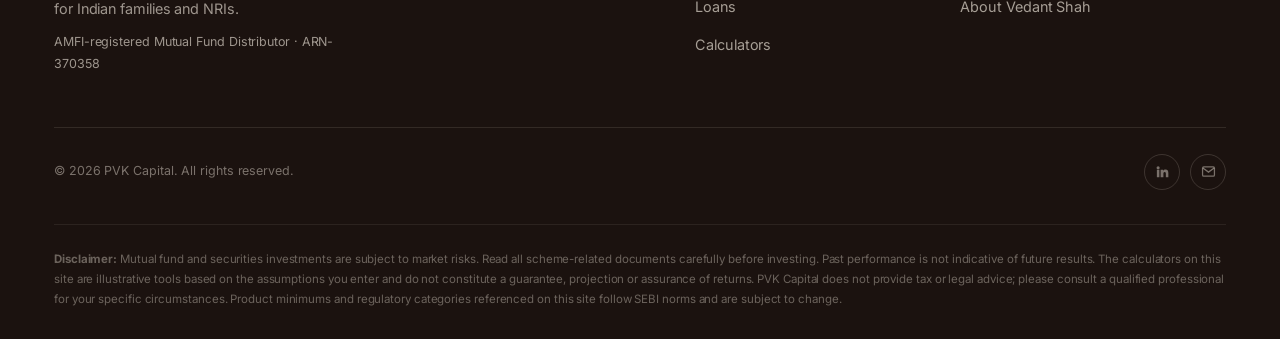
==== commit 8ab3489e: "general optimizations" ====
--- a/Frontend/index.html
+++ b/Frontend/index.html
@@ -133,6 +133,52 @@
   </div>
 </section>
 
+<!-- ============ FOUNDER ============ -->
+<section class="section bg-sand" id="founder">
+  <div class="wrap">
+    <div class="founder">
+      <div class="photo-frame" data-rv>
+        <div class="photo-slot">
+          <img src="assets/img/founder.jpg" alt="Vedant Shah, Founder of PVK Capital">
+          <div class="photo-ph">
+            <svg viewBox="0 0 24 24" fill="none" stroke="currentColor" stroke-linecap="round" stroke-linejoin="round"><rect x="3" y="4" width="18" height="16" rx="2"/><circle cx="12" cy="10.5" r="3"/><path d="M5.5 19a7 7 0 0 1 13 0"/></svg>
+            <b>Vedant Shah</b>
+            <span>Photograph to be added here</span>
+          </div>
+        </div>
+        <div class="founder-badge">
+          <b>Vedant Shah</b>
+          <span>Founder</span>
+        </div>
+      </div>
+
+      <div data-rv data-rv-d="1">
+        <span class="eyebrow">The founder</span>
+        <h2 class="h-lg">Advice you can trace<br>back to a person.</h2>
+        <p class="lede" style="margin-top:22px">
+          PVK Capital exists because Vedant Shah kept meeting families who owned a dozen financial
+          products and not one financial plan. Every recommendation here is made by a named individual
+          who will still be picking up the phone in ten years — not by a rotating relationship manager
+          working to a quarterly sales target.
+        </p>
+        <div class="quote" style="margin-top:34px">
+          “Wealth management is not about beating an index every quarter. It is about making sure a
+          family never has to make a bad decision at a bad time.”
+        </div>
+        <p class="sig">Vedant Shah</p>
+        <p class="small muted" style="margin-top:2px">Founder, PVK Capital</p>
+        <div style="margin-top:32px;display:flex;gap:14px;flex-wrap:wrap">
+          <a class="btn btn-ghost" href="about.html">Read the full story</a>
+          <a class="btn btn-primary" href="contact.html#enquiry">
+            Book a consultation
+            <svg viewBox="0 0 24 24" fill="none" stroke="currentColor" stroke-width="2" stroke-linecap="round" stroke-linejoin="round"><path d="M5 12h14M13 6l6 6-6 6"/></svg>
+          </a>
+        </div>
+      </div>
+    </div>
+  </div>
+</section>
+
 <!-- ============ THE THREE PRINCIPLES ============ -->
 <section class="section bg-ink">
   <div class="wrap">
@@ -349,52 +395,6 @@
         <div class="calc-cta">
           <a class="btn btn-primary btn-block" data-plan-cta href="contact.html#enquiry">
             Discuss this plan with us
-            <svg viewBox="0 0 24 24" fill="none" stroke="currentColor" stroke-width="2" stroke-linecap="round" stroke-linejoin="round"><path d="M5 12h14M13 6l6 6-6 6"/></svg>
-          </a>
-        </div>
-      </div>
-    </div>
-  </div>
-</section>
-
-<!-- ============ FOUNDER ============ -->
-<section class="section bg-sand" id="founder">
-  <div class="wrap">
-    <div class="founder">
-      <div class="photo-frame" data-rv>
-        <div class="photo-slot">
-          <img src="assets/img/founder.jpg" alt="Vedant Shah, Founder of PVK Capital">
-          <div class="photo-ph">
-            <svg viewBox="0 0 24 24" fill="none" stroke="currentColor" stroke-linecap="round" stroke-linejoin="round"><rect x="3" y="4" width="18" height="16" rx="2"/><circle cx="12" cy="10.5" r="3"/><path d="M5.5 19a7 7 0 0 1 13 0"/></svg>
-            <b>Vedant Shah</b>
-            <span>Photograph to be added here</span>
-          </div>
-        </div>
-        <div class="founder-badge">
-          <b>Vedant Shah</b>
-          <span>Founder</span>
-        </div>
-      </div>
-
-      <div data-rv data-rv-d="1">
-        <span class="eyebrow">The founder</span>
-        <h2 class="h-lg">Advice you can trace<br>back to a person.</h2>
-        <p class="lede" style="margin-top:22px">
-          PVK Capital exists because Vedant Shah kept meeting families who owned a dozen financial
-          products and not one financial plan. Every recommendation here is made by a named individual
-          who will still be picking up the phone in ten years — not by a rotating relationship manager
-          working to a quarterly sales target.
-        </p>
-        <div class="quote" style="margin-top:34px">
-          “Wealth management is not about beating an index every quarter. It is about making sure a
-          family never has to make a bad decision at a bad time.”
-        </div>
-        <p class="sig">Vedant Shah</p>
-        <p class="small muted" style="margin-top:2px">Founder, PVK Capital</p>
-        <div style="margin-top:32px;display:flex;gap:14px;flex-wrap:wrap">
-          <a class="btn btn-ghost" href="about.html">Read the full story</a>
-          <a class="btn btn-primary" href="contact.html#enquiry">
-            Book a consultation
             <svg viewBox="0 0 24 24" fill="none" stroke="currentColor" stroke-width="2" stroke-linecap="round" stroke-linejoin="round"><path d="M5 12h14M13 6l6 6-6 6"/></svg>
           </a>
         </div>
--- a/Frontend/assets/css/style.css
+++ b/Frontend/assets/css/style.css
@@ -70,7 +70,6 @@
 .bg-sand{background:var(--cream-2)}
 .bg-ink{background:var(--ink);color:#F3EDE4}
 .grid{display:grid;gap:28px}
-.hairline{height:1px;background:var(--line);border:0;margin:0}
 
 /* ---------- 4. Type helpers ---------- */
 .eyebrow{
@@ -83,7 +82,6 @@
 .bg-ink .eyebrow{color:var(--gold-lt)}
 .h-xl{font-size:clamp(2.9rem,6.4vw,5.1rem)}
 .h-lg{font-size:clamp(2.3rem,4.4vw,3.5rem)}
-.h-md{font-size:clamp(1.7rem,2.7vw,2.35rem)}
 .h-sm{font-size:clamp(1.25rem,1.7vw,1.45rem)}
 .lede{font-size:clamp(1.02rem,1.35vw,1.2rem);color:var(--ink-2);line-height:1.72;max-width:62ch}
 .muted{color:var(--muted)}
@@ -194,6 +192,7 @@
 body.menu-open .mobile-menu a:nth-child(3){animation-delay:.16s}
 body.menu-open .mobile-menu a:nth-child(4){animation-delay:.21s}
 body.menu-open .mobile-menu a:nth-child(5){animation-delay:.26s}
+
 @keyframes mmIn{to{opacity:1;transform:none}}
 .mobile-menu .btn{margin-top:26px}
 body.menu-open{overflow:hidden}
@@ -216,6 +215,7 @@
 .hero h1 .line:nth-child(1) > span{animation-delay:.12s}
 .hero h1 .line:nth-child(2) > span{animation-delay:.24s}
 .hero h1 .line:nth-child(3) > span{animation-delay:.36s}
+
 @keyframes lineUp{to{transform:none}}
 .hero .lede{margin-top:26px;opacity:0;animation:fadeUp .9s var(--ease) .58s forwards}
 .hero-actions{display:flex;flex-wrap:wrap;gap:14px;margin-top:38px;opacity:0;animation:fadeUp .9s var(--ease) .72s forwards}
@@ -224,7 +224,9 @@
   opacity:0;animation:fadeUp .9s var(--ease) .86s forwards;
 }
 .hero-note .dot{width:7px;height:7px;border-radius:50%;background:#2E9E6B;animation:pulse 2.4s ease-in-out infinite}
+
 @keyframes pulse{0%,100%{box-shadow:0 0 0 3px rgba(46,158,107,.16)}50%{box-shadow:0 0 0 7px rgba(46,158,107,.05)}}
+
 @keyframes fadeUp{from{opacity:0;transform:translateY(22px)}to{opacity:1;transform:none}}
 
 /* Hero visual — layered card + emblem */
@@ -239,6 +241,7 @@
   background:conic-gradient(from 0deg,transparent 0deg,rgba(231,190,99,.28) 60deg,transparent 130deg,rgba(124,27,36,.14) 220deg,transparent 300deg);
   animation:spin 22s linear infinite;
 }
+
 @keyframes spin{to{transform:rotate(360deg)}}
 .hero-emblem-inner{
   position:relative;z-index:2;width:82%;height:82%;border-radius:calc(var(--r-xl) - 8px);
@@ -259,6 +262,7 @@
 .float-card span{font-size:.7rem;letter-spacing:.1em;text-transform:uppercase;color:var(--muted);font-weight:600}
 .fc-1{top:6%;left:-6%;animation:floaty 6s ease-in-out infinite}
 .fc-2{bottom:9%;right:-5%;animation:floaty 6s ease-in-out 1.6s infinite}
+
 @keyframes floaty{0%,100%{transform:translateY(0)}50%{transform:translateY(-13px)}}
 
 /* ---------- 8. Marquee ---------- */
@@ -269,6 +273,7 @@
 }
 .marquee-track{display:flex;width:max-content;animation:marq 38s linear infinite}
 .marquee:hover .marquee-track{animation-play-state:paused}
+
 @keyframes marq{to{transform:translateX(-50%)}}
 .marquee-track span{
   display:flex;align-items:center;gap:48px;padding-right:48px;font-family:var(--serif);font-size:1.26rem;
@@ -276,7 +281,7 @@
 }
 .marquee-track span::after{content:"";width:6px;height:6px;border-radius:50%;background:var(--gold);flex:0 0 auto}
 
-/* ---------- 10. Cards ---------- */
+/* ---------- 9. Cards ---------- */
 .card{
   position:relative;background:var(--surface);border:1px solid var(--line);border-radius:var(--r-lg);
   padding:32px;transition:transform .55s var(--ease),box-shadow .55s var(--ease),border-color .4s;
@@ -308,7 +313,7 @@
 .grid-2{grid-template-columns:repeat(2,1fr)}
 .grid-4{grid-template-columns:repeat(4,1fr)}
 
-/* ---------- 11. Founder ---------- */
+/* ---------- 10. Founder ---------- */
 .founder{display:grid;grid-template-columns:.85fr 1.15fr;gap:64px;align-items:center}
 .photo-frame{position:relative}
 .photo-frame::after{
@@ -338,7 +343,7 @@
 .quote::before{content:"";position:absolute;left:0;top:6px;bottom:6px;width:2px;background:var(--gold-grad);border-radius:2px}
 .sig{font-family:var(--serif);font-size:1.5rem;font-style:italic;color:var(--maroon);margin-top:6px}
 
-/* ---------- 12. Values / triad ---------- */
+/* ---------- 11. Values / triad ---------- */
 .triad{display:grid;grid-template-columns:repeat(3,1fr);gap:0;border-radius:var(--r-lg);overflow:hidden;border:1px solid rgba(243,237,228,.14)}
 .triad-item{padding:44px 34px;border-right:1px solid rgba(243,237,228,.13);transition:background .5s}
 .triad-item:last-child{border-right:0}
@@ -347,7 +352,7 @@
 .triad-item h3{font-size:1.72rem;margin:16px 0 14px}
 .triad-item p{font-size:.92rem;color:rgba(243,237,228,.68);line-height:1.72}
 
-/* ---------- 13. Process timeline ---------- */
+/* ---------- 12. Process timeline ---------- */
 .process-sticky{position:sticky;top:120px}
 .timeline{position:relative;display:grid;gap:0}
 .timeline::before{
@@ -369,7 +374,7 @@
 .tl-item h3{font-size:1.32rem;margin-bottom:10px}
 .tl-item p{color:var(--muted);font-size:.94rem;max-width:60ch}
 
-/* ---------- 14. Accordion ---------- */
+/* ---------- 13. Accordion ---------- */
 .acc{border-top:1px solid var(--line)}
 .acc-item{border-bottom:1px solid var(--line)}
 .acc-q{
@@ -392,7 +397,7 @@
 .acc-a-inner li{position:relative;padding-left:20px}
 .acc-a-inner li::before{content:"";position:absolute;left:0;top:10px;width:6px;height:6px;border-radius:50%;background:var(--gold)}
 
-/* ---------- 15. Calculator ---------- */
+/* ---------- 14. Calculator ---------- */
 .calc{
   display:grid;grid-template-columns:1fr .95fr;gap:0;background:var(--surface);
   border:1px solid var(--line);border-radius:var(--r-xl);overflow:hidden;box-shadow:var(--shadow-m);
@@ -419,20 +424,20 @@
   color:var(--ink);outline:none;font-variant-numeric:tabular-nums;
 }
 .field-val input::-webkit-outer-spin-button,.field-val input::-webkit-inner-spin-button{-webkit-appearance:none;margin:0}
-.field-val input[type=number]{-moz-appearance:textfield}
-input[type=range]{
+.field-val input[type="number"]{-moz-appearance:textfield}
+input[type="range"]{
   -webkit-appearance:none;appearance:none;width:100%;height:5px;border-radius:99px;outline:none;
   background:linear-gradient(90deg,var(--maroon) var(--fill,40%),var(--line) var(--fill,40%));
   cursor:pointer;
 }
-input[type=range]::-webkit-slider-thumb{
+input[type="range"]::-webkit-slider-thumb{
   -webkit-appearance:none;width:22px;height:22px;border-radius:50%;background:var(--surface);
   border:2px solid var(--maroon);box-shadow:0 3px 10px rgba(124,27,36,.28);cursor:grab;
   transition:transform .25s var(--ease),box-shadow .25s;
 }
-input[type=range]::-webkit-slider-thumb:hover{transform:scale(1.16)}
-input[type=range]::-webkit-slider-thumb:active{cursor:grabbing;transform:scale(1.04)}
-input[type=range]::-moz-range-thumb{
+input[type="range"]::-webkit-slider-thumb:hover{transform:scale(1.16)}
+input[type="range"]::-webkit-slider-thumb:active{cursor:grabbing;transform:scale(1.04)}
+input[type="range"]::-moz-range-thumb{
   width:19px;height:19px;border-radius:50%;background:var(--surface);border:2px solid var(--maroon);
   box-shadow:0 3px 10px rgba(124,27,36,.28);cursor:grab;
 }
@@ -458,14 +463,13 @@
 .donut-mid span{font-size:.64rem;letter-spacing:.12em;text-transform:uppercase;color:var(--muted);font-weight:700}
 .growth-chart{width:100%;height:200px;margin-top:10px;overflow:visible}
 .growth-chart .bar-i{fill:#CBBEAB}
-.growth-chart .bar-g{fill:url(#goldGrad)}
 .growth-chart text{font-size:9px;fill:#9C8E88;font-family:var(--sans);font-weight:600}
 .chart-legend{display:flex;gap:20px;justify-content:center;margin-top:12px;font-size:.76rem;color:var(--muted)}
 .chart-legend span{display:flex;align-items:center;gap:7px}
 .calc-note{margin-top:22px;font-size:.74rem;color:var(--muted-2);line-height:1.7}
 .calc-cta{margin-top:24px}
 
-/* ---------- 16. Forms ---------- */
+/* ---------- 15. Forms ---------- */
 .form-card{
   background:var(--surface);border:1px solid var(--line);border-radius:var(--r-xl);
   padding:44px;box-shadow:var(--shadow-m);
@@ -514,7 +518,7 @@
   border:2px solid rgba(255,255,255,.35);border-top-color:#fff;border-radius:50%;animation:spin .7s linear infinite;
 }
 
-/* ---------- 17. Contact info panel ---------- */
+/* ---------- 16. Contact info panel ---------- */
 .contact-split{display:grid;grid-template-columns:.78fr 1.22fr;gap:52px;align-items:start}
 .info-list{display:grid;gap:0;margin-top:34px}
 .info-item{display:flex;gap:16px;padding:18px 0;border-bottom:1px solid var(--line)}
@@ -528,7 +532,7 @@
 .info-item .v{font-size:.97rem;font-weight:500;margin-top:4px;color:var(--ink);word-break:break-word;display:block}
 .info-item a.v:hover{color:var(--maroon)}
 
-/* ---------- 18. CTA band ---------- */
+/* ---------- 17. CTA band ---------- */
 .cta-band{
   position:relative;overflow:hidden;border-radius:var(--r-xl);padding:74px 56px;
   background:var(--maroon-grad);color:#FBF3E6;text-align:center;
@@ -545,7 +549,7 @@
 .cta-band .btn-ghost{border-color:rgba(251,243,230,.34);color:#FBF3E6}
 .cta-band .btn-ghost:hover{border-color:var(--gold-lt);background:rgba(231,190,99,.12);color:#fff}
 
-/* ---------- 19. Page header (inner pages) ---------- */
+/* ---------- 18. Page header (inner pages) ---------- */
 .page-head{
   padding:calc(var(--nav-h) + 84px) 0 74px;
   background:
@@ -558,7 +562,7 @@
 .crumb a:hover{color:var(--maroon)}
 .crumb svg{width:12px;height:12px;opacity:.55}
 
-/* ---------- 20. Footer ---------- */
+/* ---------- 19. Footer ---------- */
 .footer{background:var(--ink);color:#EFE7DB;padding:76px 0 0}
 .footer-top{display:grid;grid-template-columns:1.5fr 1fr 1fr 1.2fr;gap:44px;padding-bottom:52px}
 .footer .brand-txt b{color:#fff}
@@ -585,15 +589,13 @@
   font-size:.72rem;color:rgba(239,231,219,.38);line-height:1.75;
 }
 
-/* ---------- 21. Scroll reveal & chrome ---------- */
+/* ---------- 20. Scroll reveal & chrome ---------- */
 [data-rv]{opacity:0;transform:translateY(26px);transition:opacity .85s var(--ease),transform .85s var(--ease)}
 [data-rv].in{opacity:1;transform:none}
 [data-rv-d="1"]{transition-delay:.08s}
 [data-rv-d="2"]{transition-delay:.16s}
 [data-rv-d="3"]{transition-delay:.24s}
 [data-rv-d="4"]{transition-delay:.32s}
-[data-rv-d="5"]{transition-delay:.4s}
-[data-rv-d="6"]{transition-delay:.48s}
 
 .readbar{position:fixed;top:0;left:0;height:2px;background:var(--gold-grad);z-index:1001;width:0;transition:width .12s linear}
 
@@ -609,7 +611,7 @@
 
 :focus-visible{outline:2px solid var(--maroon);outline-offset:3px;border-radius:4px}
 
-/* ---------- 22. Responsive ---------- */
+/* ---------- 21. Responsive ---------- */
 @media (max-width:1080px){
   .hero-grid{grid-template-columns:1fr;gap:56px}
   .hero-visual{max-width:460px;margin-inline:auto;width:100%}
@@ -620,6 +622,7 @@
   .photo-frame{max-width:400px}
   .grid-4{grid-template-columns:repeat(2,1fr)}
 }
+
 @media (max-width:900px){
   .nav-links,.nav-cta .btn{display:none}
   .burger{display:block}
@@ -633,6 +636,7 @@
   .cta-band{padding:56px 30px}
   .form-card{padding:32px 26px}
 }
+
 @media (max-width:620px){
   .wrap{padding-inline:18px}
   .grid-3,.grid-2,.grid-4{grid-template-columns:1fr}
@@ -672,22 +676,24 @@
   .calc-result-main b{font-size:clamp(1.85rem,9vw,2.4rem)}
 }
 
-/* ---------- 23. Motion / print ---------- */
+/* ---------- 22. Motion / print ---------- */
 @media (prefers-reduced-motion:reduce){
   *,*::before,*::after{animation-duration:.001ms!important;animation-iteration-count:1!important;transition-duration:.001ms!important;scroll-behavior:auto!important}
   [data-rv]{opacity:1;transform:none}
   .hero h1 .line > span{transform:none}
   .hero .lede,.hero-actions,.hero-note,.hero-visual{opacity:1;animation:none}
 }
+
 @media print{
   .nav,.totop,.readbar,.mobile-menu,.marquee{display:none!important}
   body{background:#fff}
   .section{padding:24px 0}
 }
 
-/* ---------- 24. Services page ---------- */
+/* ---------- 23. Services page ---------- */
 .svc{display:grid;grid-template-columns:1.12fr .88fr;gap:58px;align-items:start}
 .svc-media{position:sticky;top:110px}
+
 @media (max-width:900px){.svc{grid-template-columns:1fr;gap:40px}.svc-media{position:static;order:2}}
 .svc-num{
   font-family:var(--serif);font-size:clamp(3.4rem,7vw,5.6rem);line-height:.9;
@@ -728,8 +734,9 @@
 }
 .svc-jump a:hover{border-color:var(--maroon);color:var(--maroon);transform:translateY(-2px);box-shadow:var(--shadow-s)}
 
-/* ---------- 25. Calculators page ---------- */
+/* ---------- 24. Calculators page ---------- */
 .calc-intro-grid{display:grid;grid-template-columns:repeat(3,1fr);gap:24px;margin-top:44px}
+
 @media (max-width:900px){.calc-intro-grid{grid-template-columns:1fr}}
 .mini{padding:26px;border:1px solid var(--line);border-radius:var(--r-lg);background:var(--surface)}
 .mini h4{font-family:var(--serif);font-size:1.16rem;font-weight:600;margin-bottom:10px}
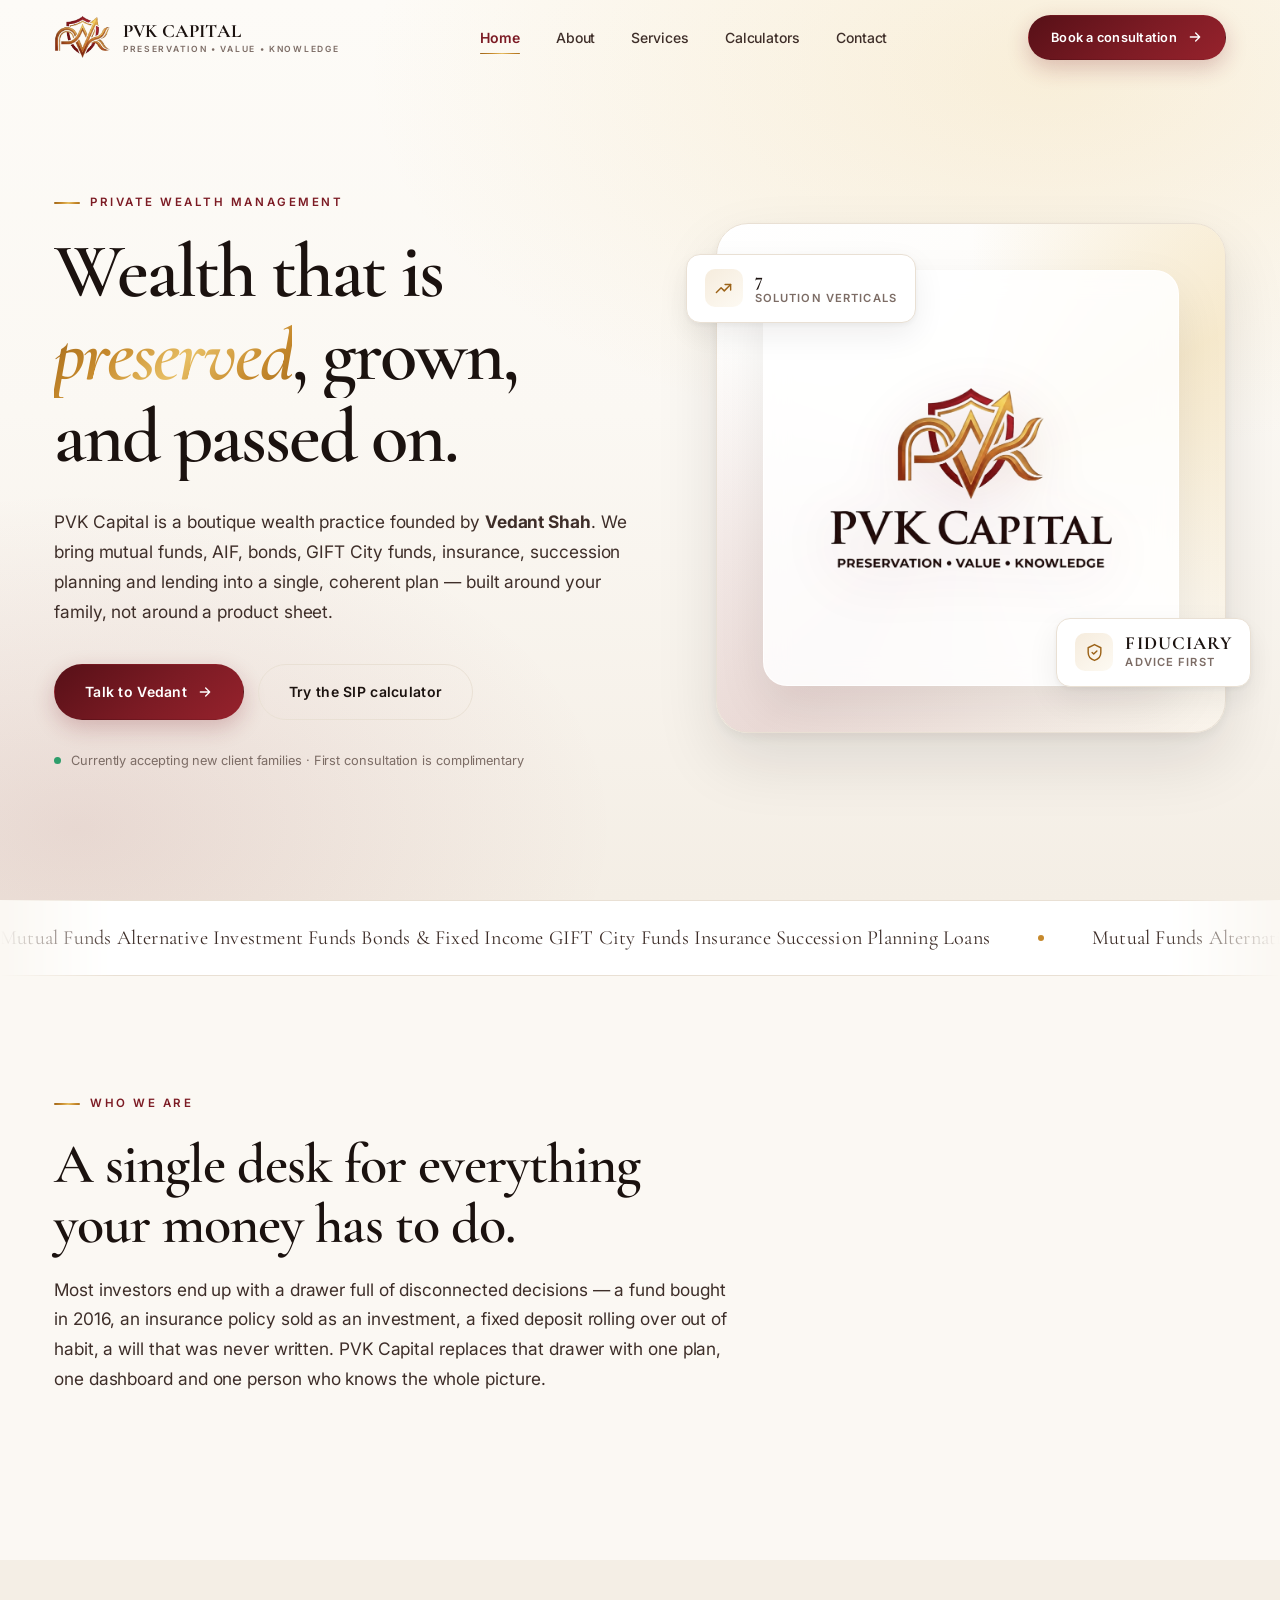
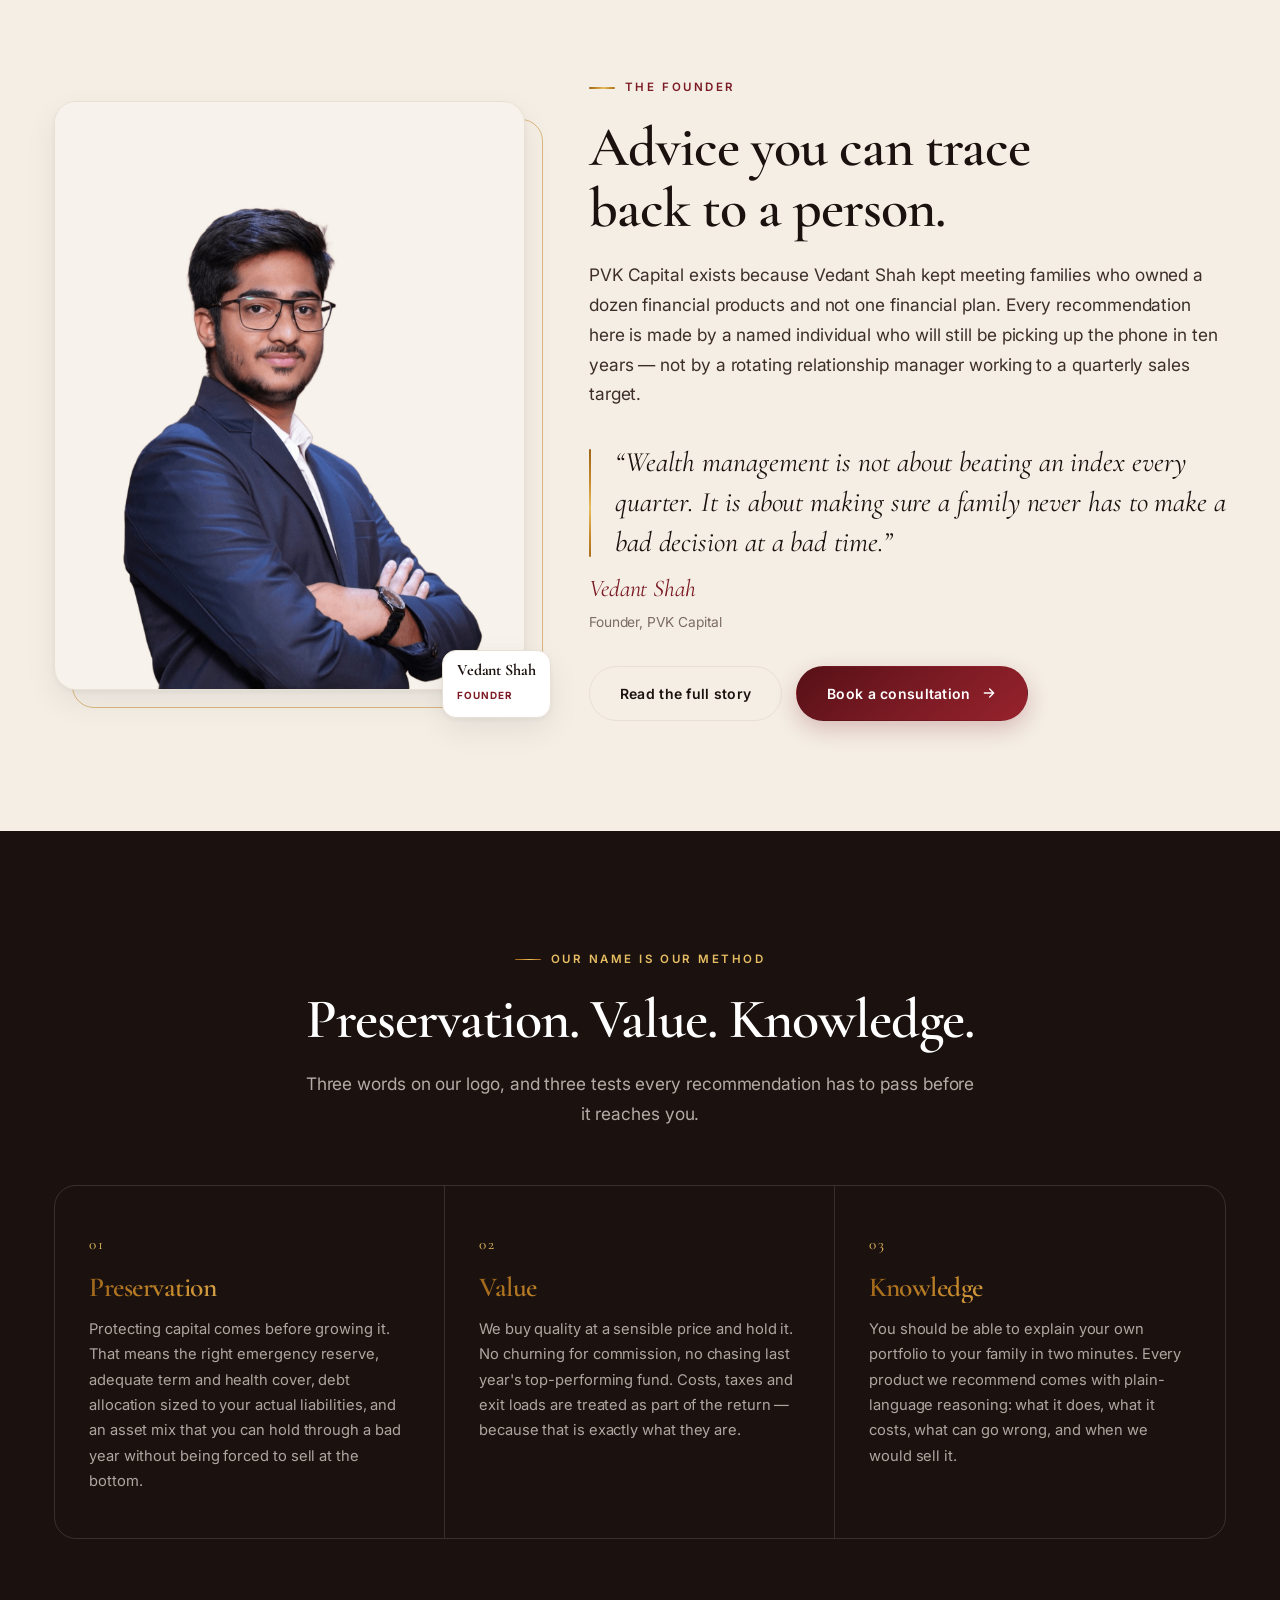
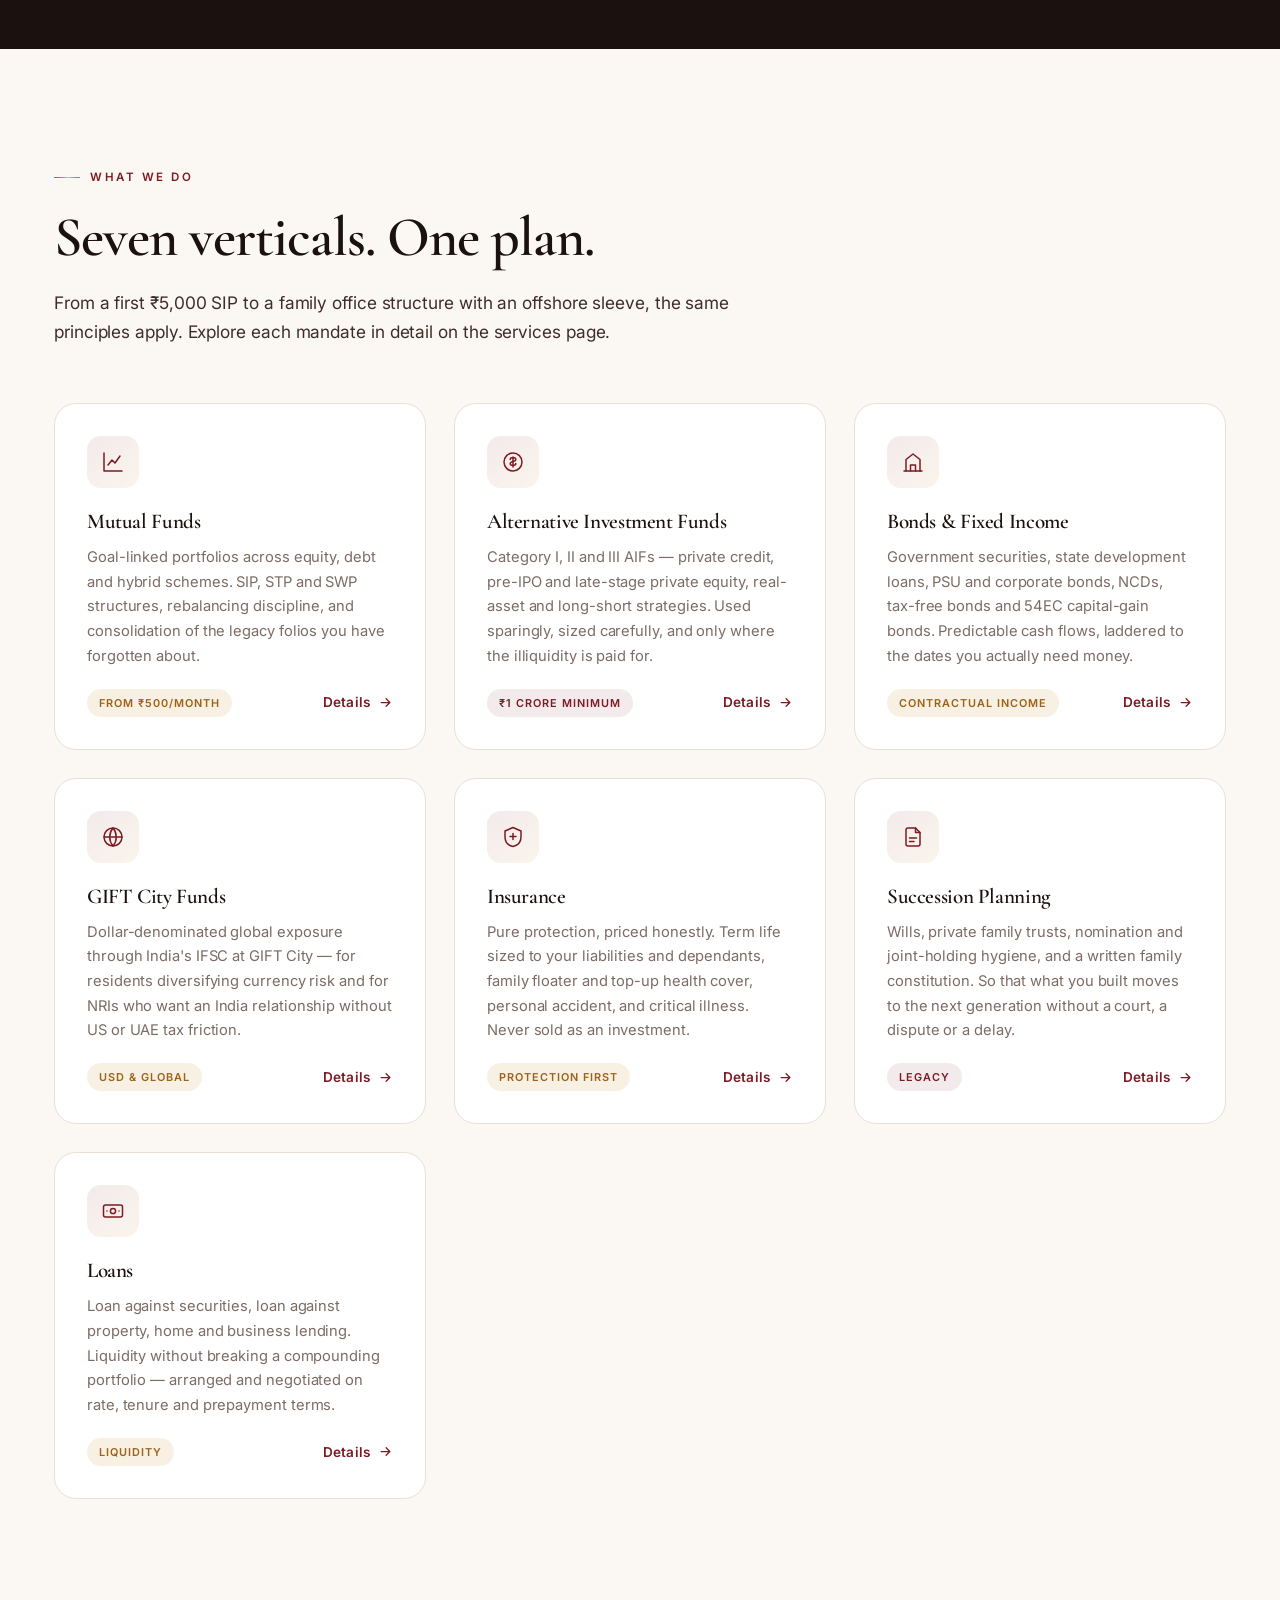
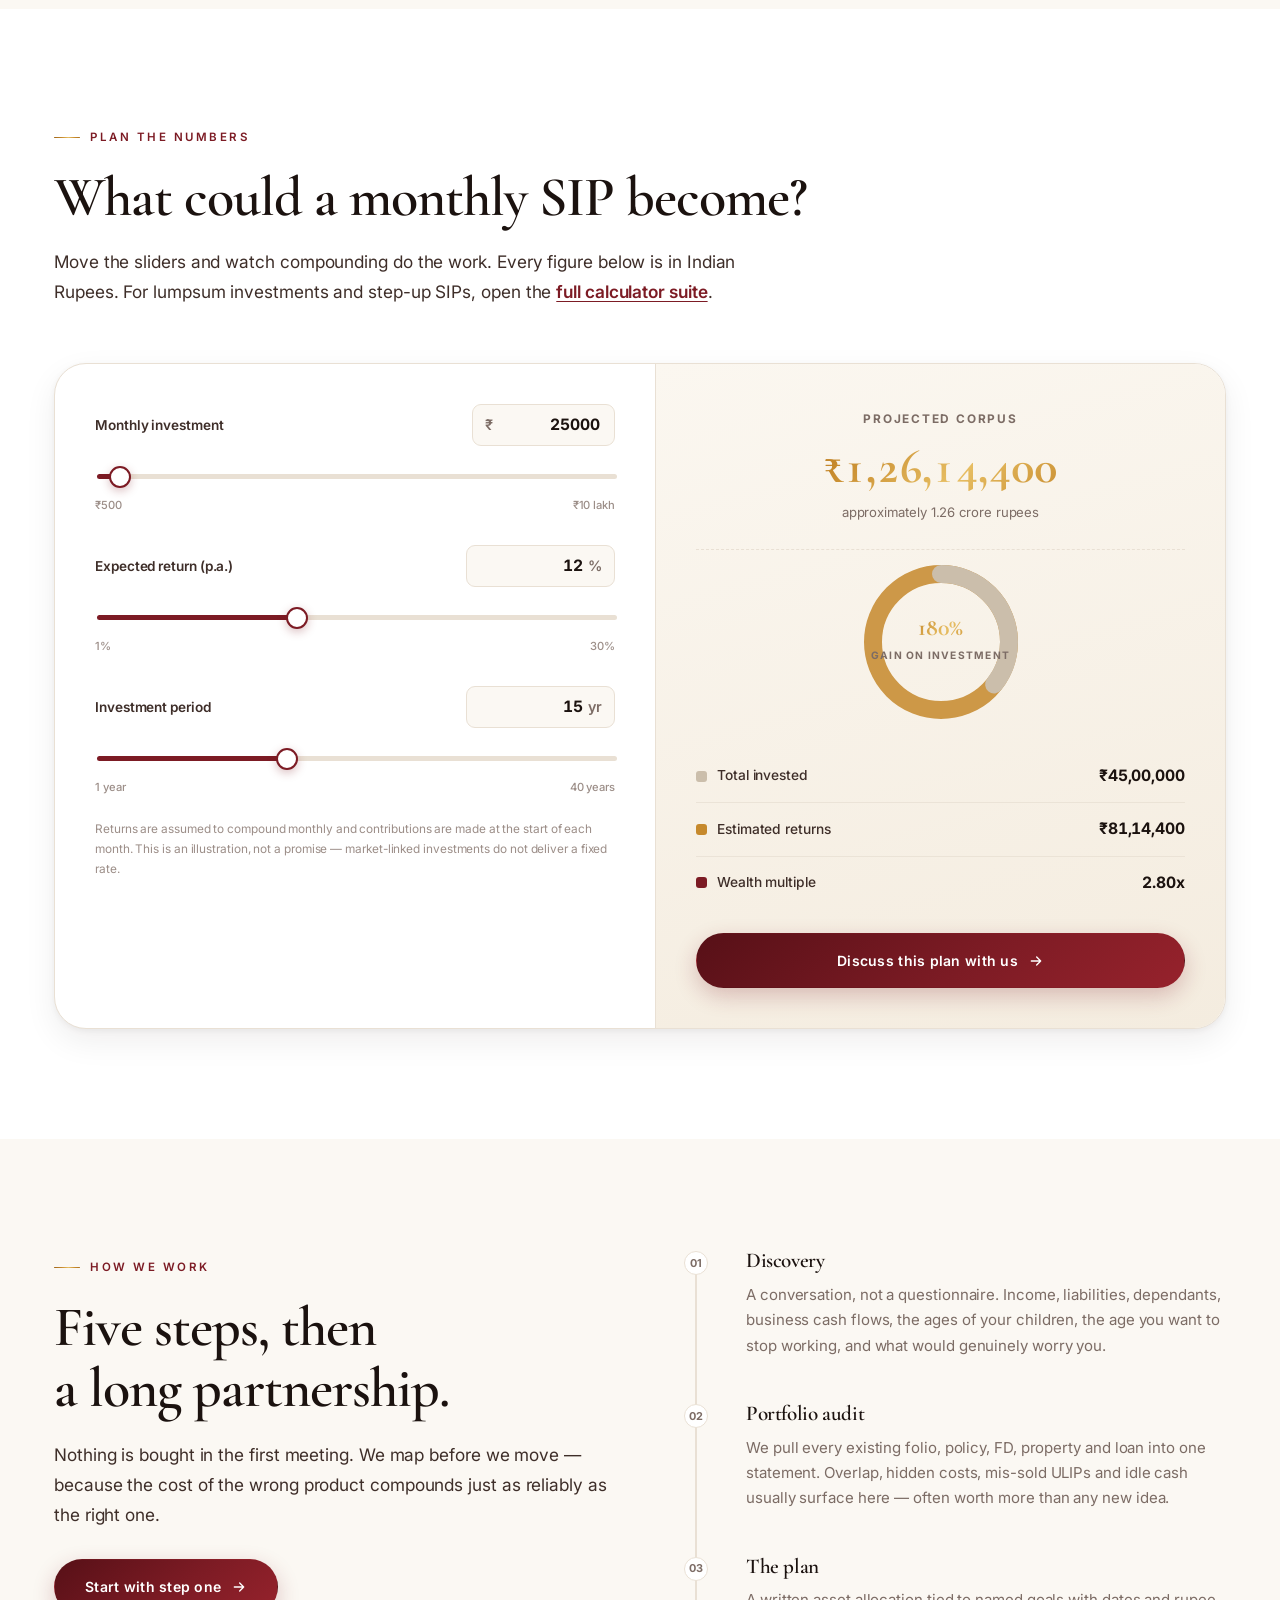
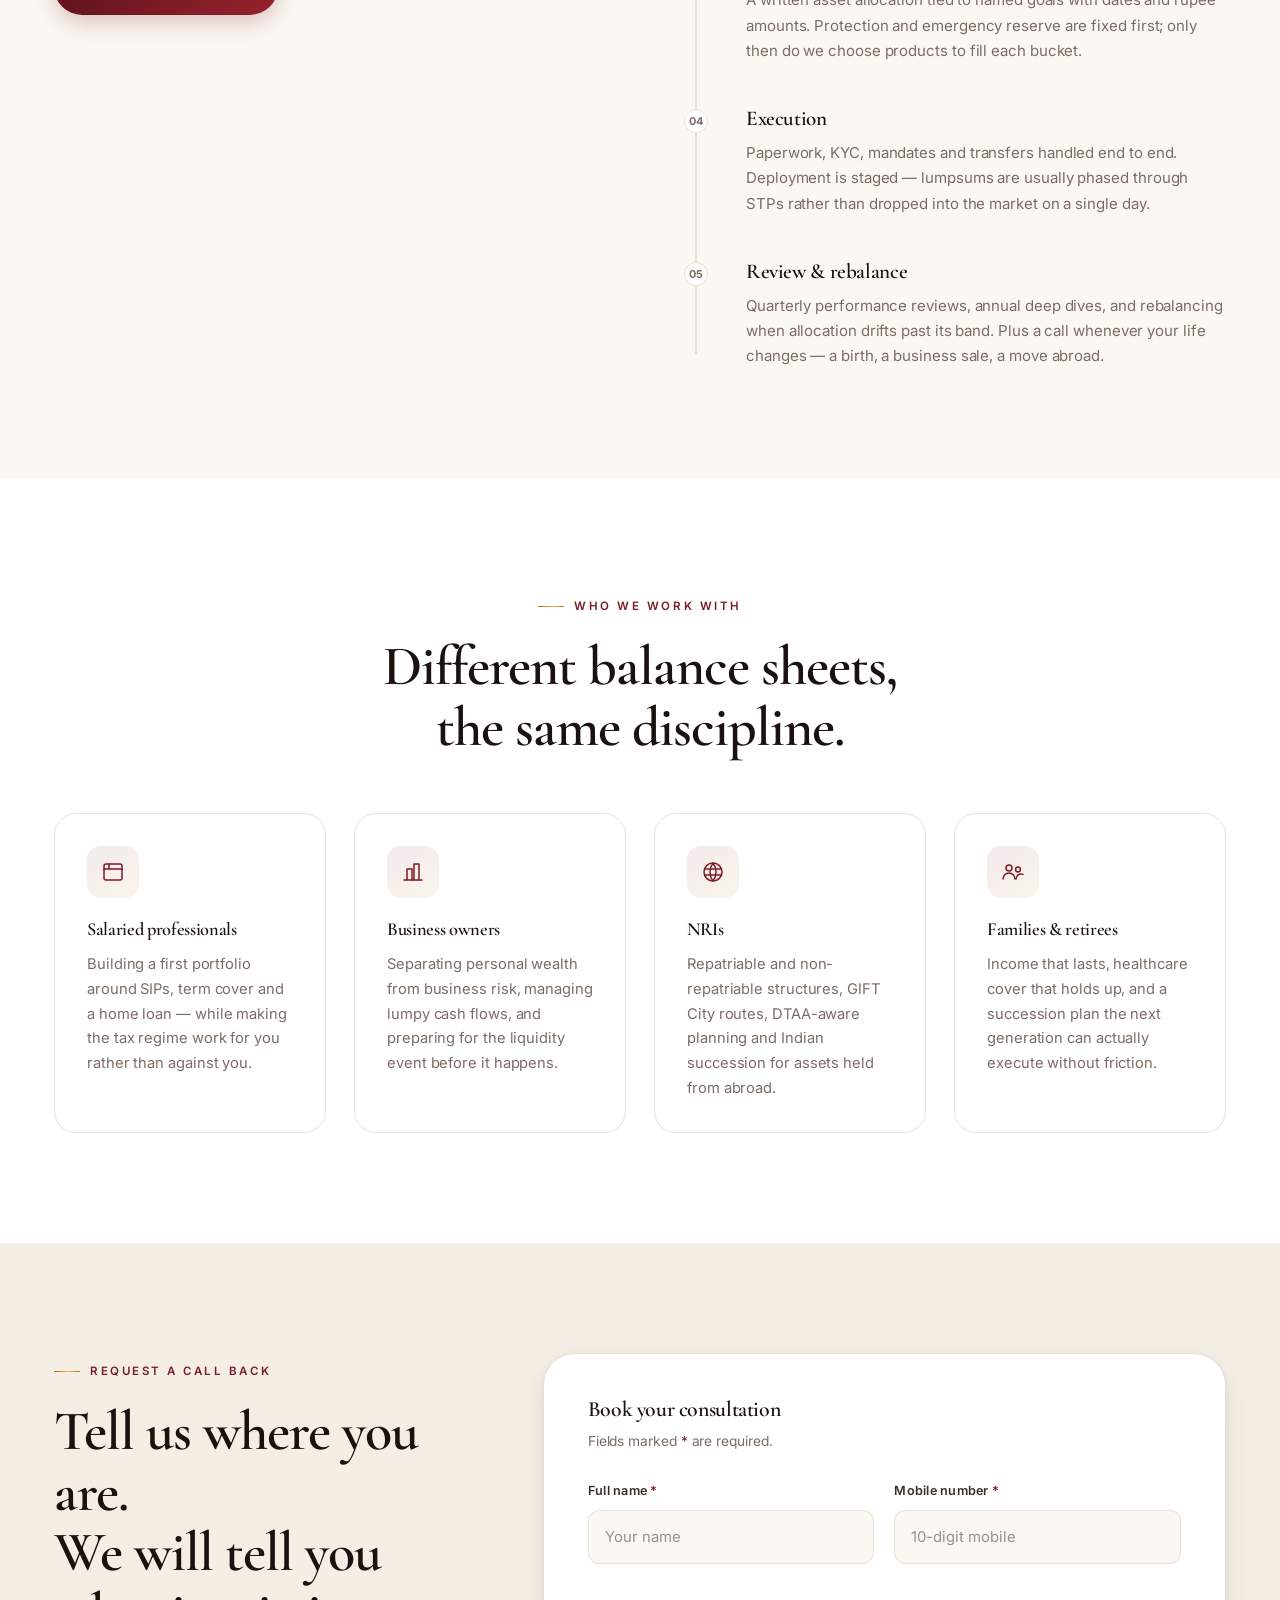
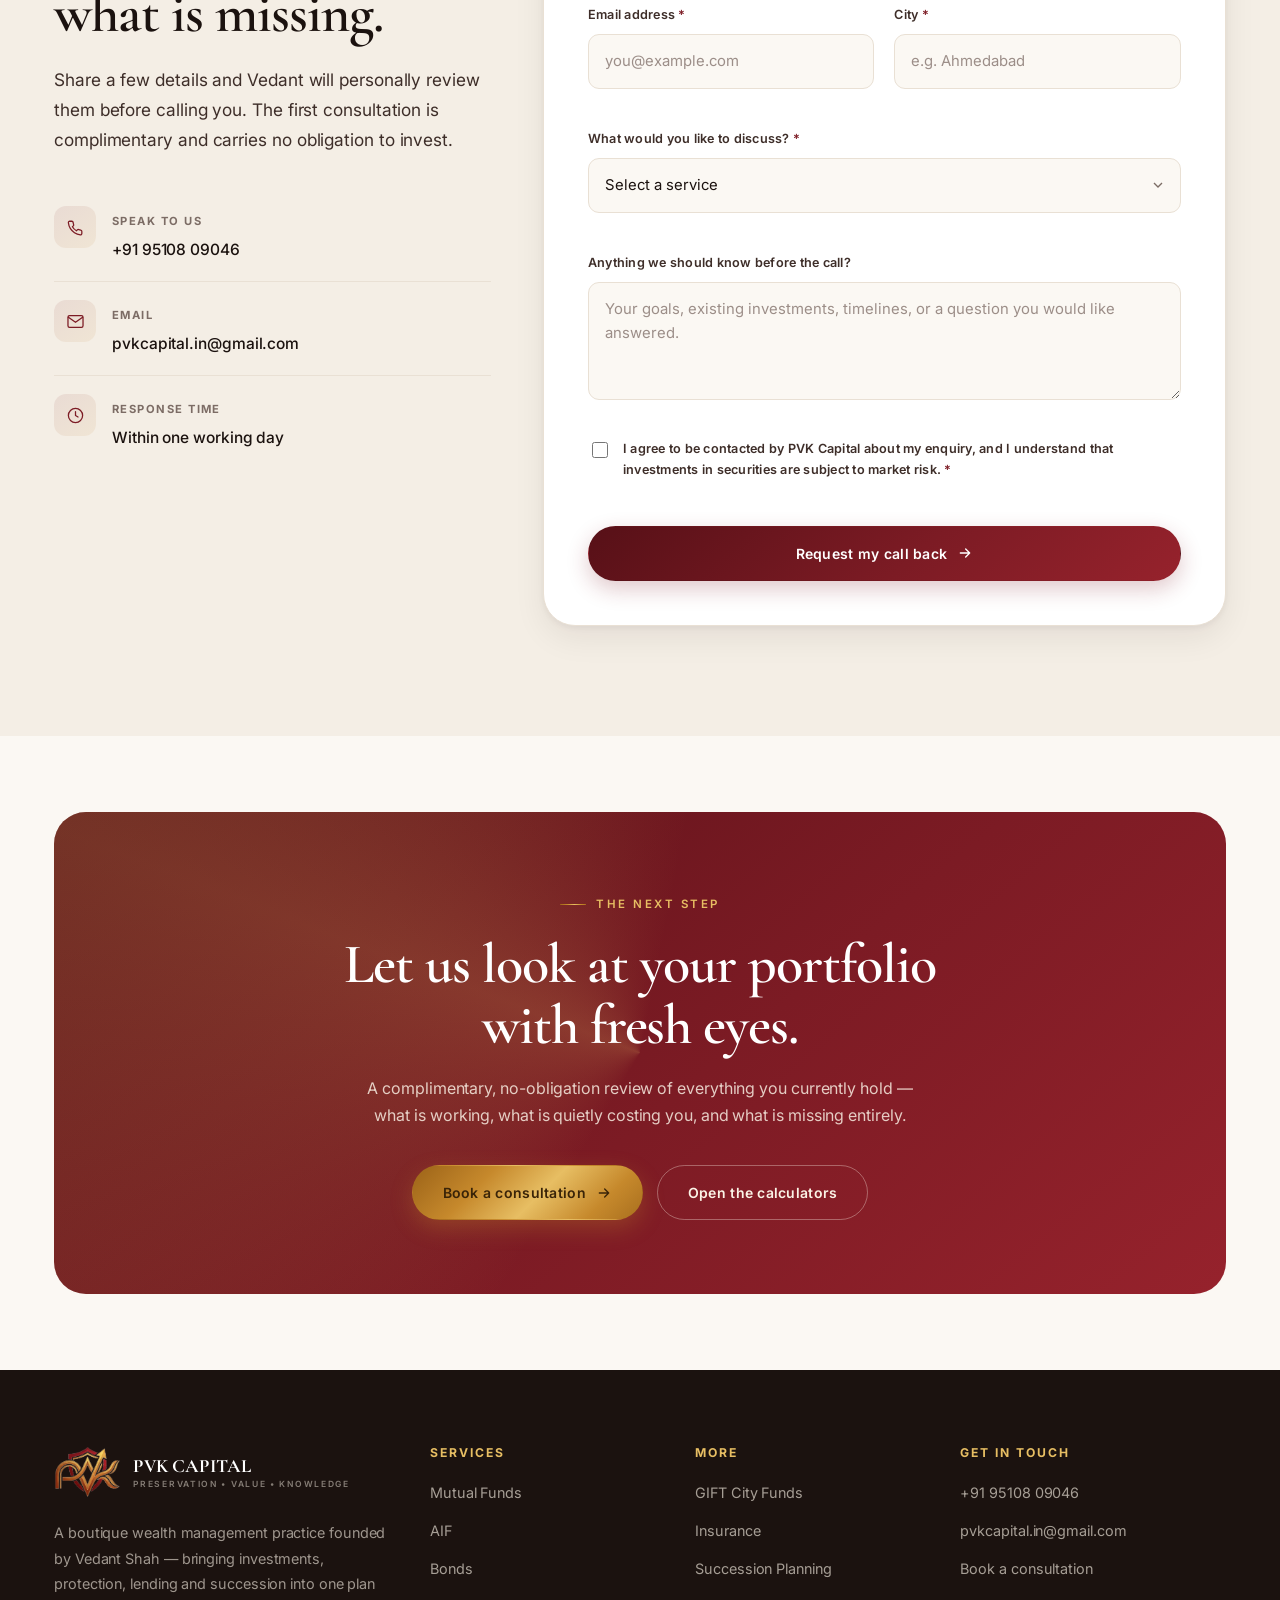
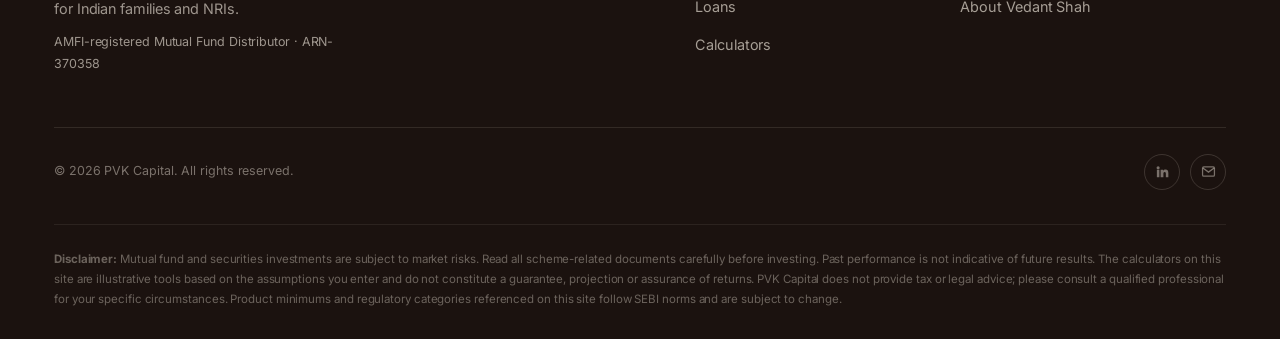
==== commit 153b811d: "mobile optimization" ====
--- a/Frontend/index.html
+++ b/Frontend/index.html
@@ -22,7 +22,7 @@
     <a class="brand" href="index.html" aria-label="PVK Capital — home">
       <img src="assets/img/pvk-icon.svg" alt="PVK Capital">
       <span class="brand-txt">
-        <b>PVK Capital</b>
+        <b>PVK CAPITAL</b>
         <span>Preservation • Value • Knowledge</span>
       </span>
     </a>
@@ -619,7 +619,7 @@
         <a class="brand" href="index.html">
           <img src="assets/img/pvk-icon.svg" alt="PVK Capital" style="height:52px">
           <span class="brand-txt">
-            <b>PVK Capital</b>
+            <b>PVK CAPITAL</b>
             <span>Preservation • Value • Knowledge</span>
           </span>
         </a>
@@ -664,7 +664,7 @@
     <div class="footer-bottom">
       <span>© <span data-year>2026</span> PVK Capital. All rights reserved.</span>
       <div class="socials">
-        <a href="#" aria-label="LinkedIn"><svg viewBox="0 0 24 24" fill="currentColor"><path d="M4.98 3.5a2.5 2.5 0 1 1 0 5 2.5 2.5 0 0 1 0-5zM3 9h4v12H3zM9 9h3.8v1.7h.05a4.2 4.2 0 0 1 3.75-2c4 0 4.75 2.6 4.75 6V21h-4v-5.4c0-1.3 0-3-1.8-3s-2.1 1.4-2.1 2.9V21H9z"/></svg></a>
+        <a href="https://www.linkedin.com/company/pvk-capital/" target="_blank" rel="noopener noreferrer" aria-label="LinkedIn"><svg viewBox="0 0 24 24" fill="currentColor"><path d="M4.98 3.5a2.5 2.5 0 1 1 0 5 2.5 2.5 0 0 1 0-5zM3 9h4v12H3zM9 9h3.8v1.7h.05a4.2 4.2 0 0 1 3.75-2c4 0 4.75 2.6 4.75 6V21h-4v-5.4c0-1.3 0-3-1.8-3s-2.1 1.4-2.1 2.9V21H9z"/></svg></a>
         <a data-inbox href="mailto:pvkcapital.in@gmail.com" aria-label="Email"><svg viewBox="0 0 24 24" fill="none" stroke="currentColor" stroke-width="2"><rect x="2.5" y="4.5" width="19" height="15" rx="2"/><path d="M3 6.5l9 6.5 9-6.5"/></svg></a>
       </div>
     </div>
--- a/Frontend/assets/css/style.css
+++ b/Frontend/assets/css/style.css
@@ -667,13 +667,21 @@
 }
 
 @media (max-width:400px){
-  /* The tagline's letter-spacing makes it wide relative to its font-size; on the
-     smallest phones it crowds the burger button, so drop it and keep just the name. */
-  .brand-txt span{display:none}
+  /* The tagline's wide letter-spacing would crowd the burger button on phones,
+     so tighten it here (and again below 350px) to keep it beside the logo. */
+  .brand{gap:10px}
+  .brand-txt span{font-size:7.5px;letter-spacing:.13em;white-space:nowrap}
   .hero h1{font-size:clamp(2.2rem,9vw,2.7rem)}
   .h-xl{font-size:clamp(2.1rem,9vw,2.6rem)}
   .quote{font-size:1.2rem;padding-left:20px}
   .calc-result-main b{font-size:clamp(1.85rem,9vw,2.4rem)}
+}
+
+@media (max-width:350px){
+  .brand{gap:8px}
+  .brand img,.nav.solid .brand img{height:36px}
+  .brand-txt b{font-size:1.08rem}
+  .brand-txt span{font-size:7px;letter-spacing:.06em}
 }
 
 /* ---------- 22. Motion / print ---------- */
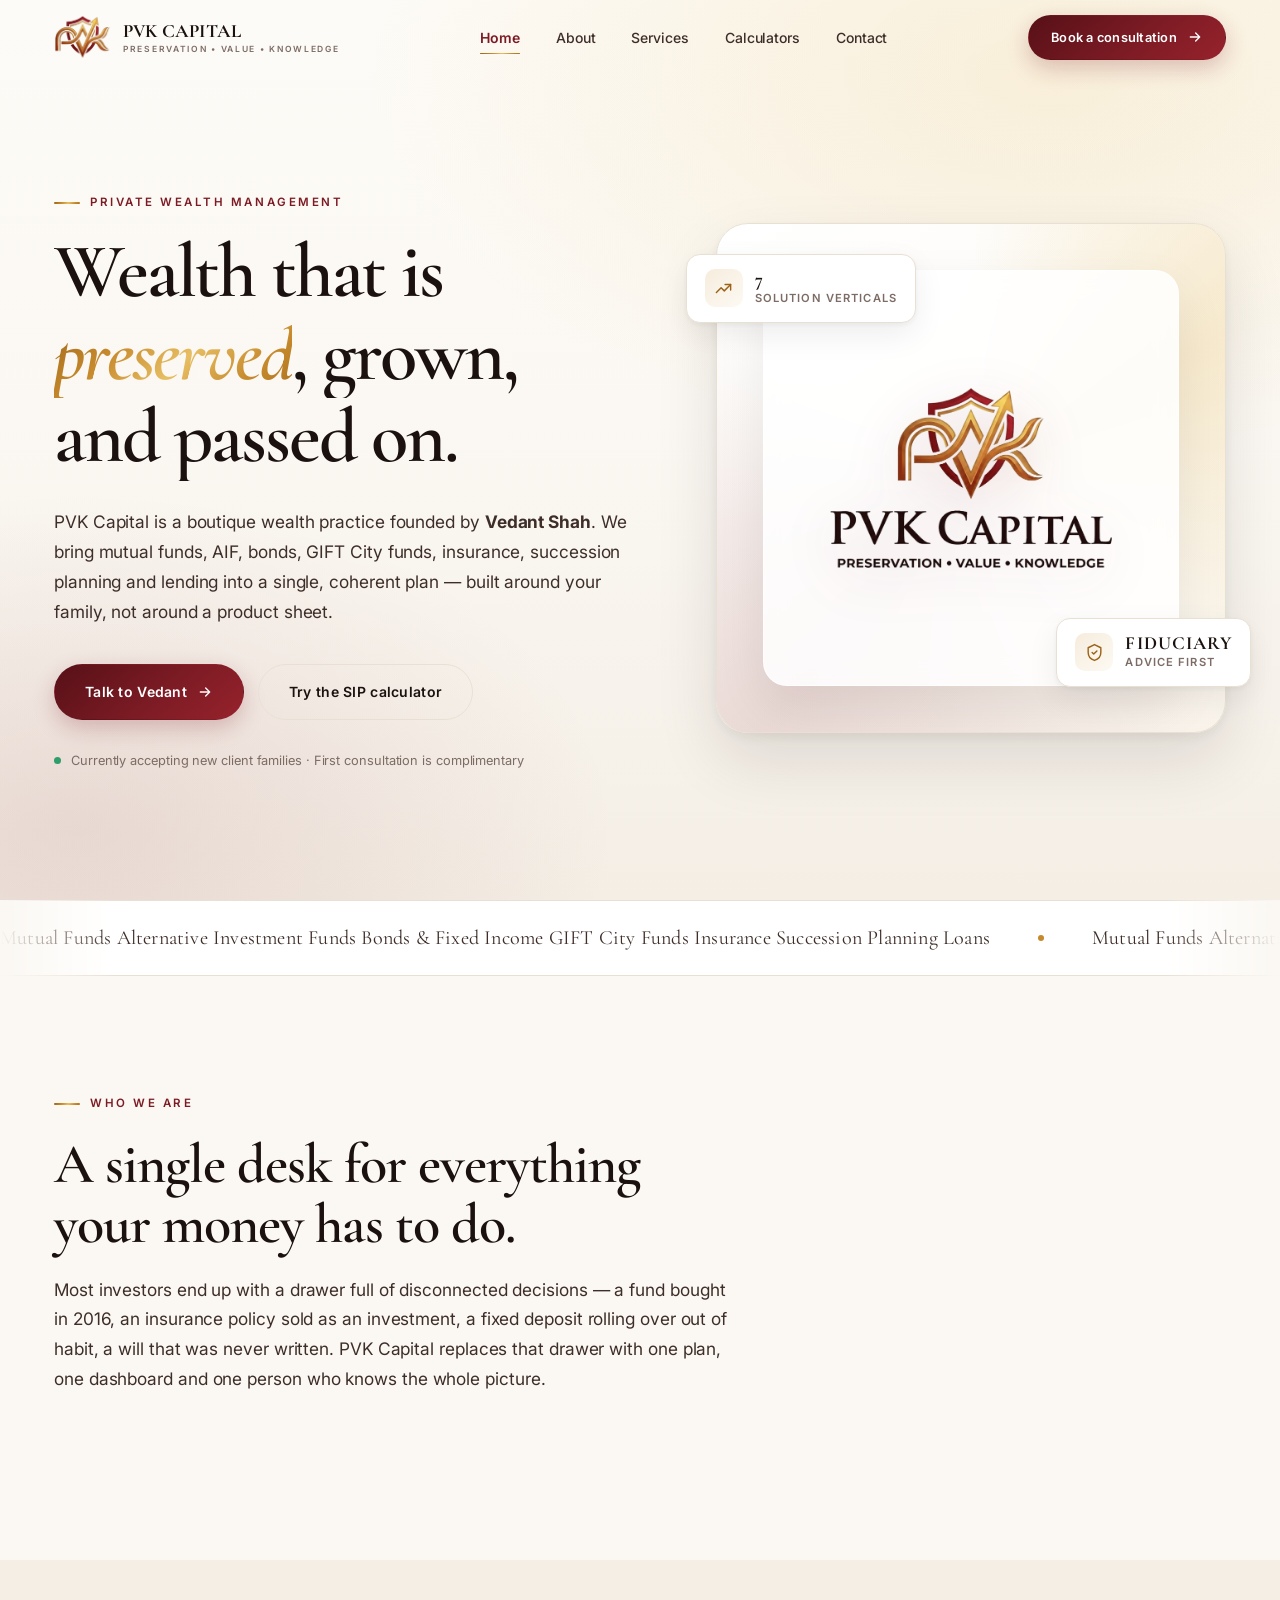
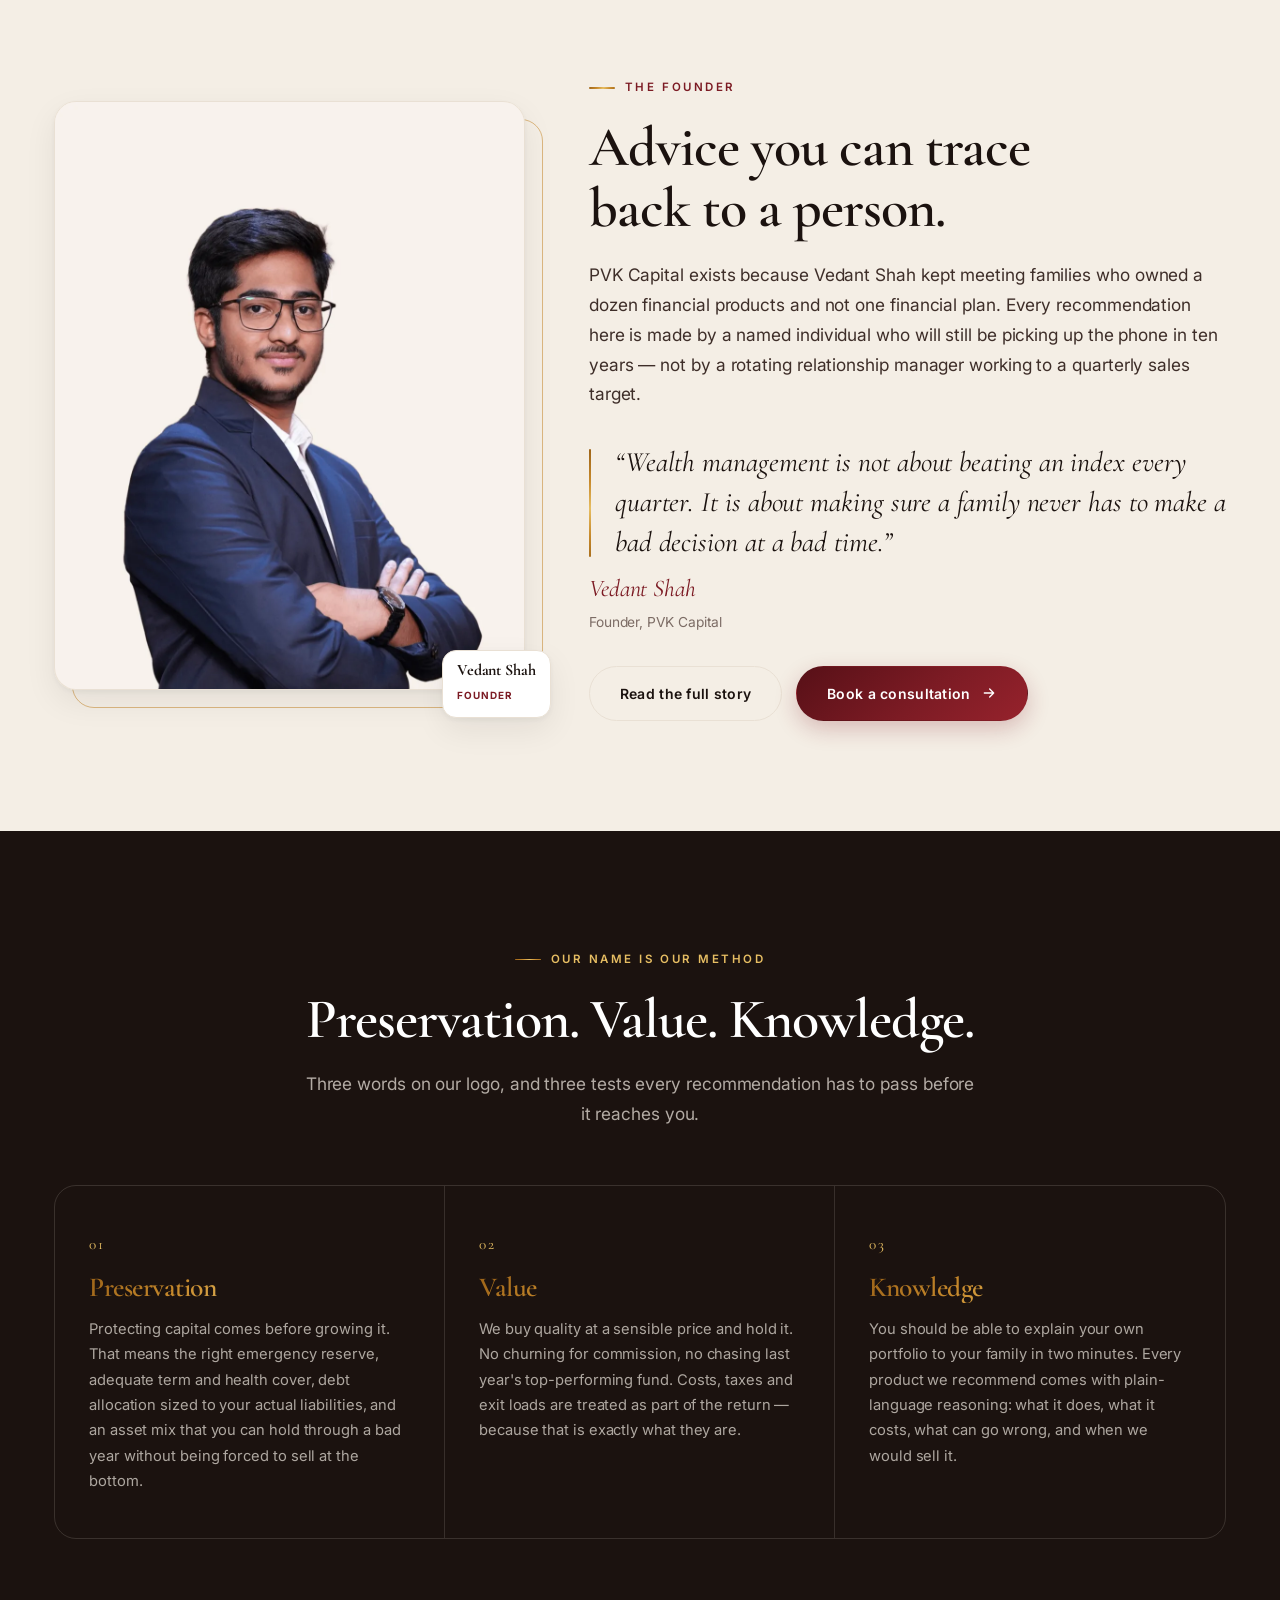
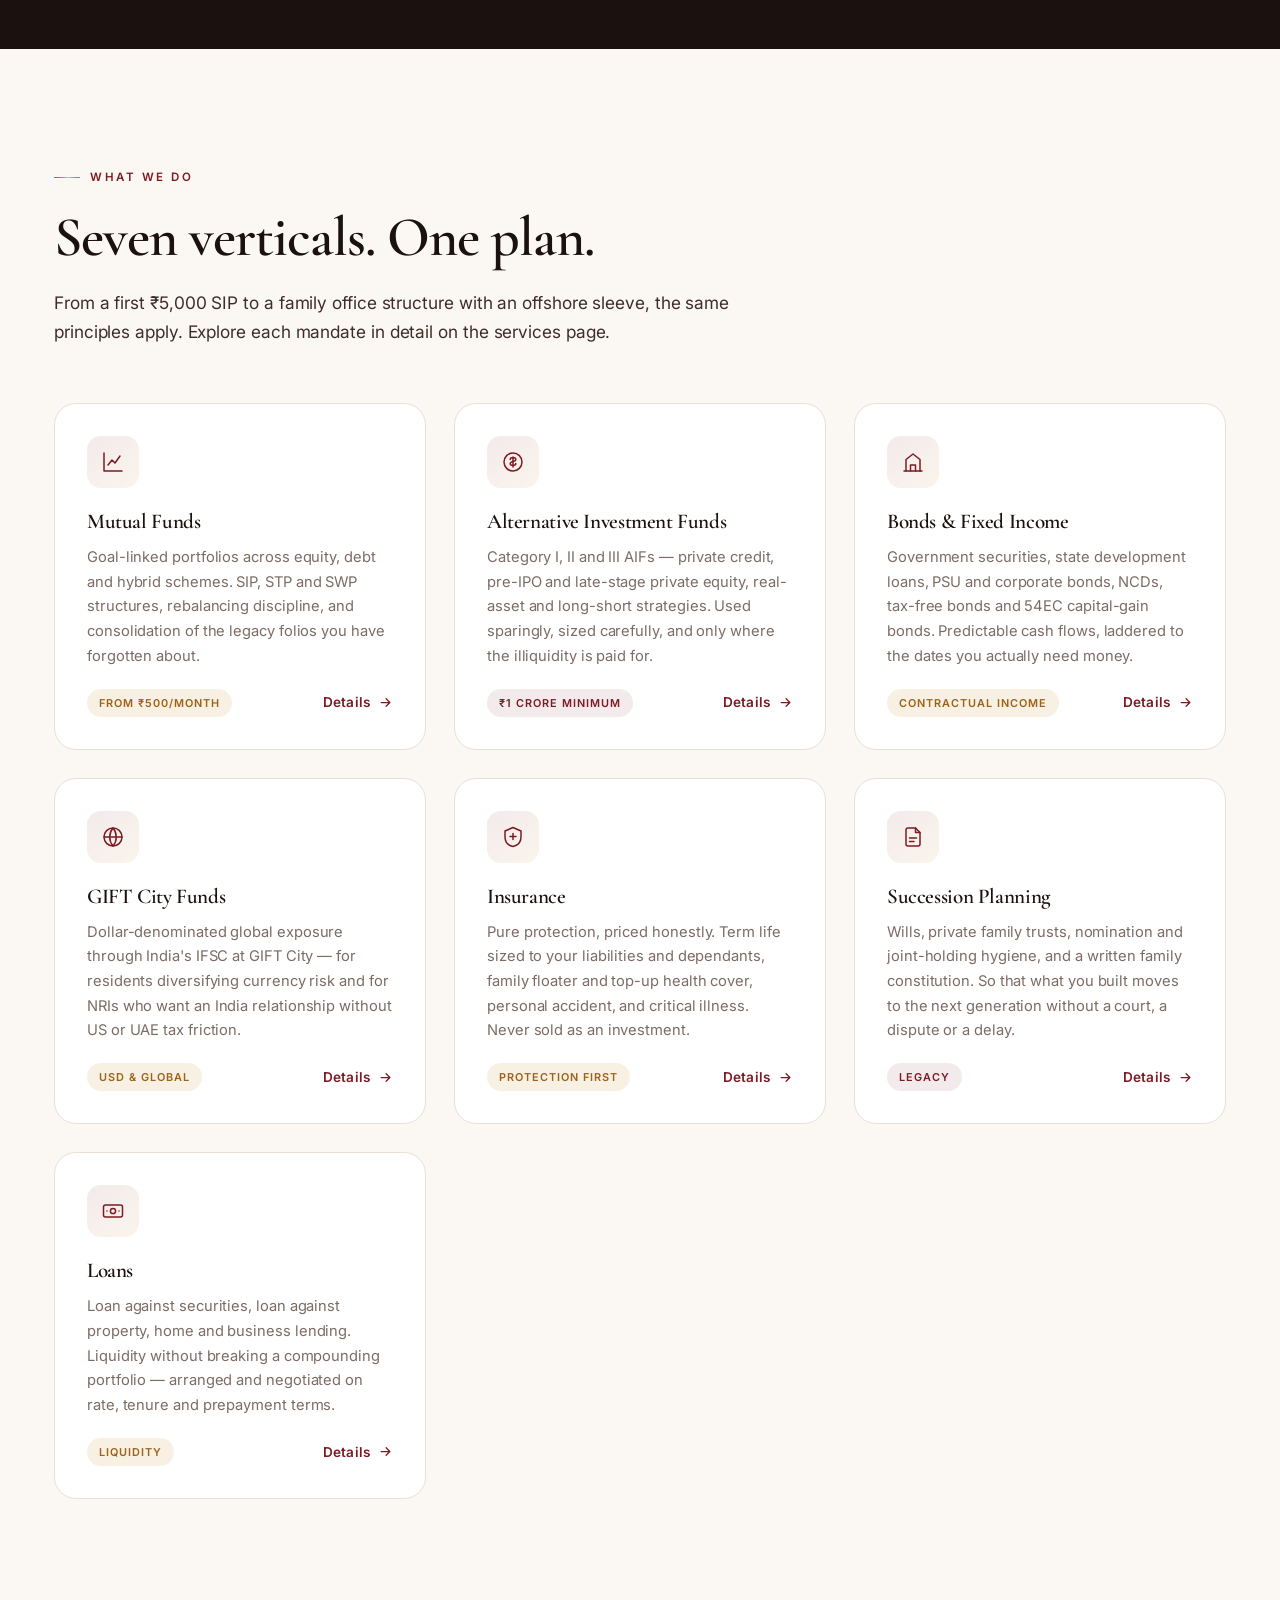
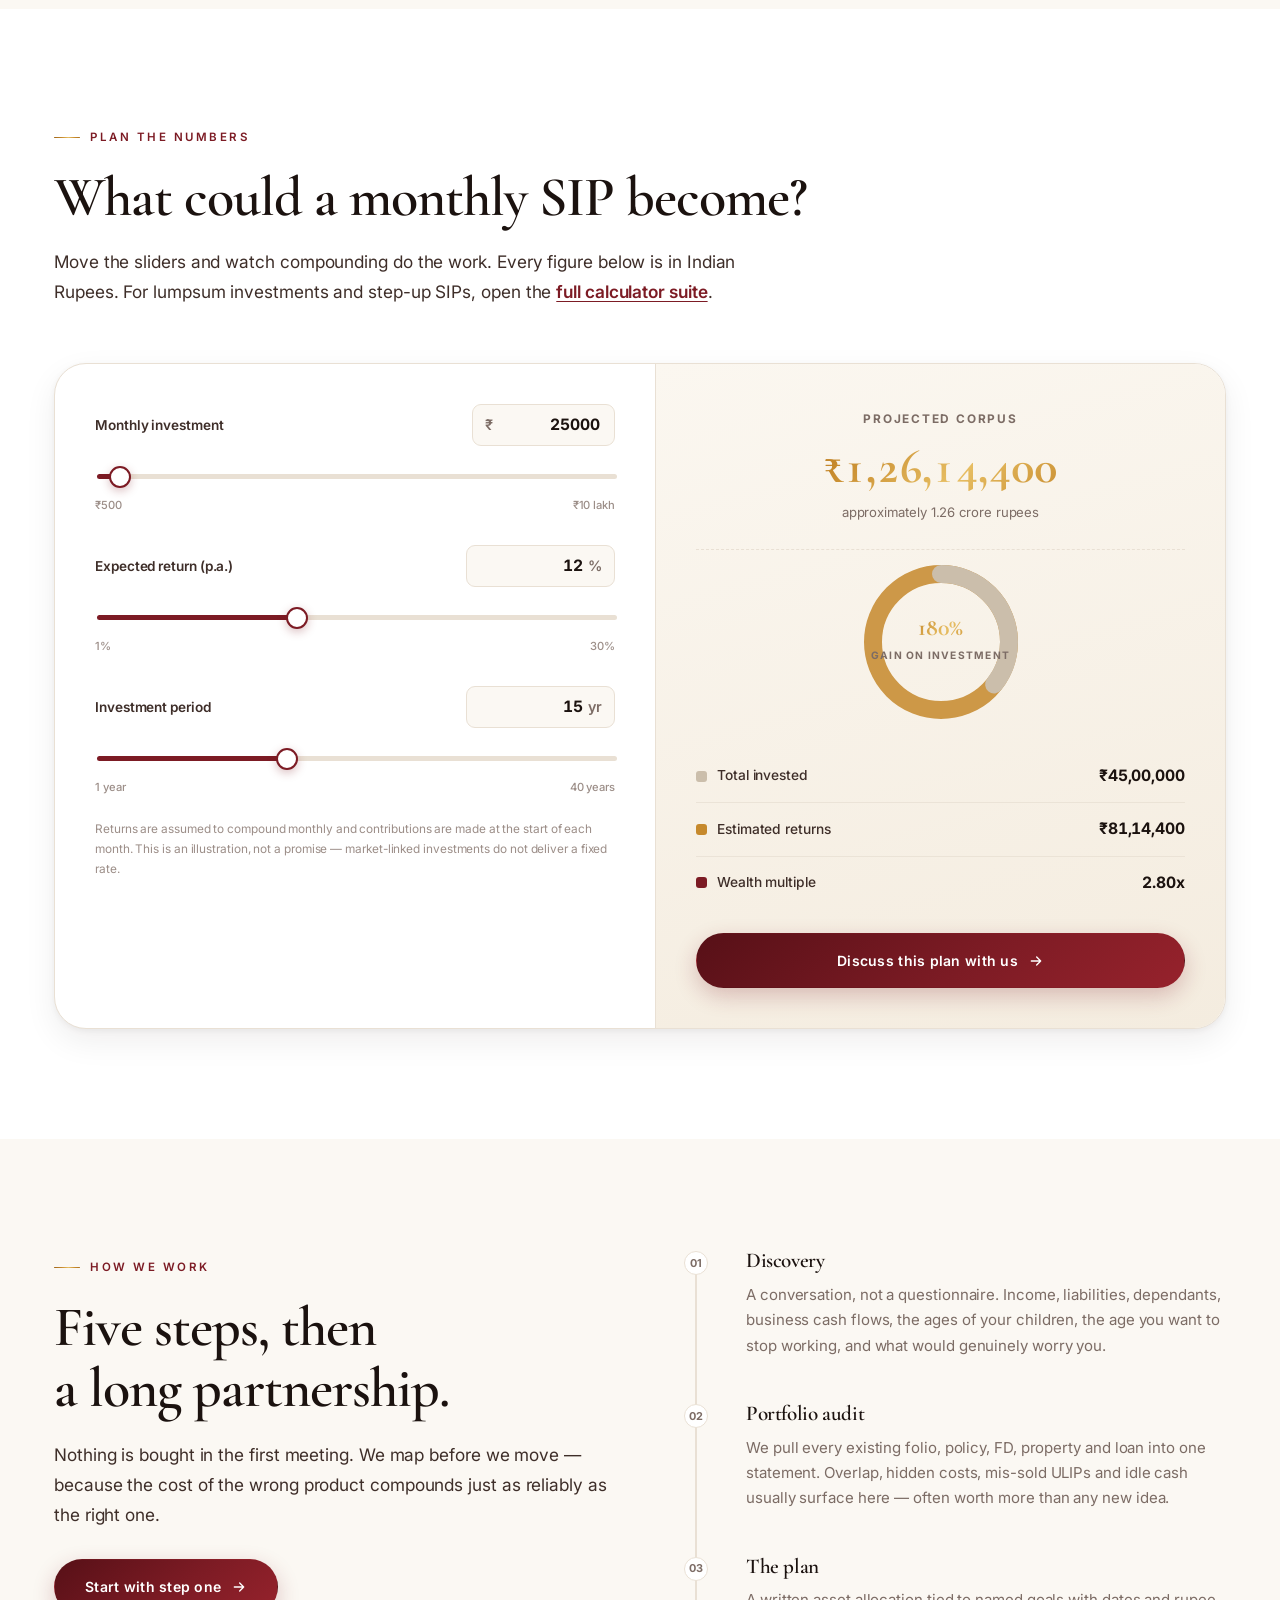
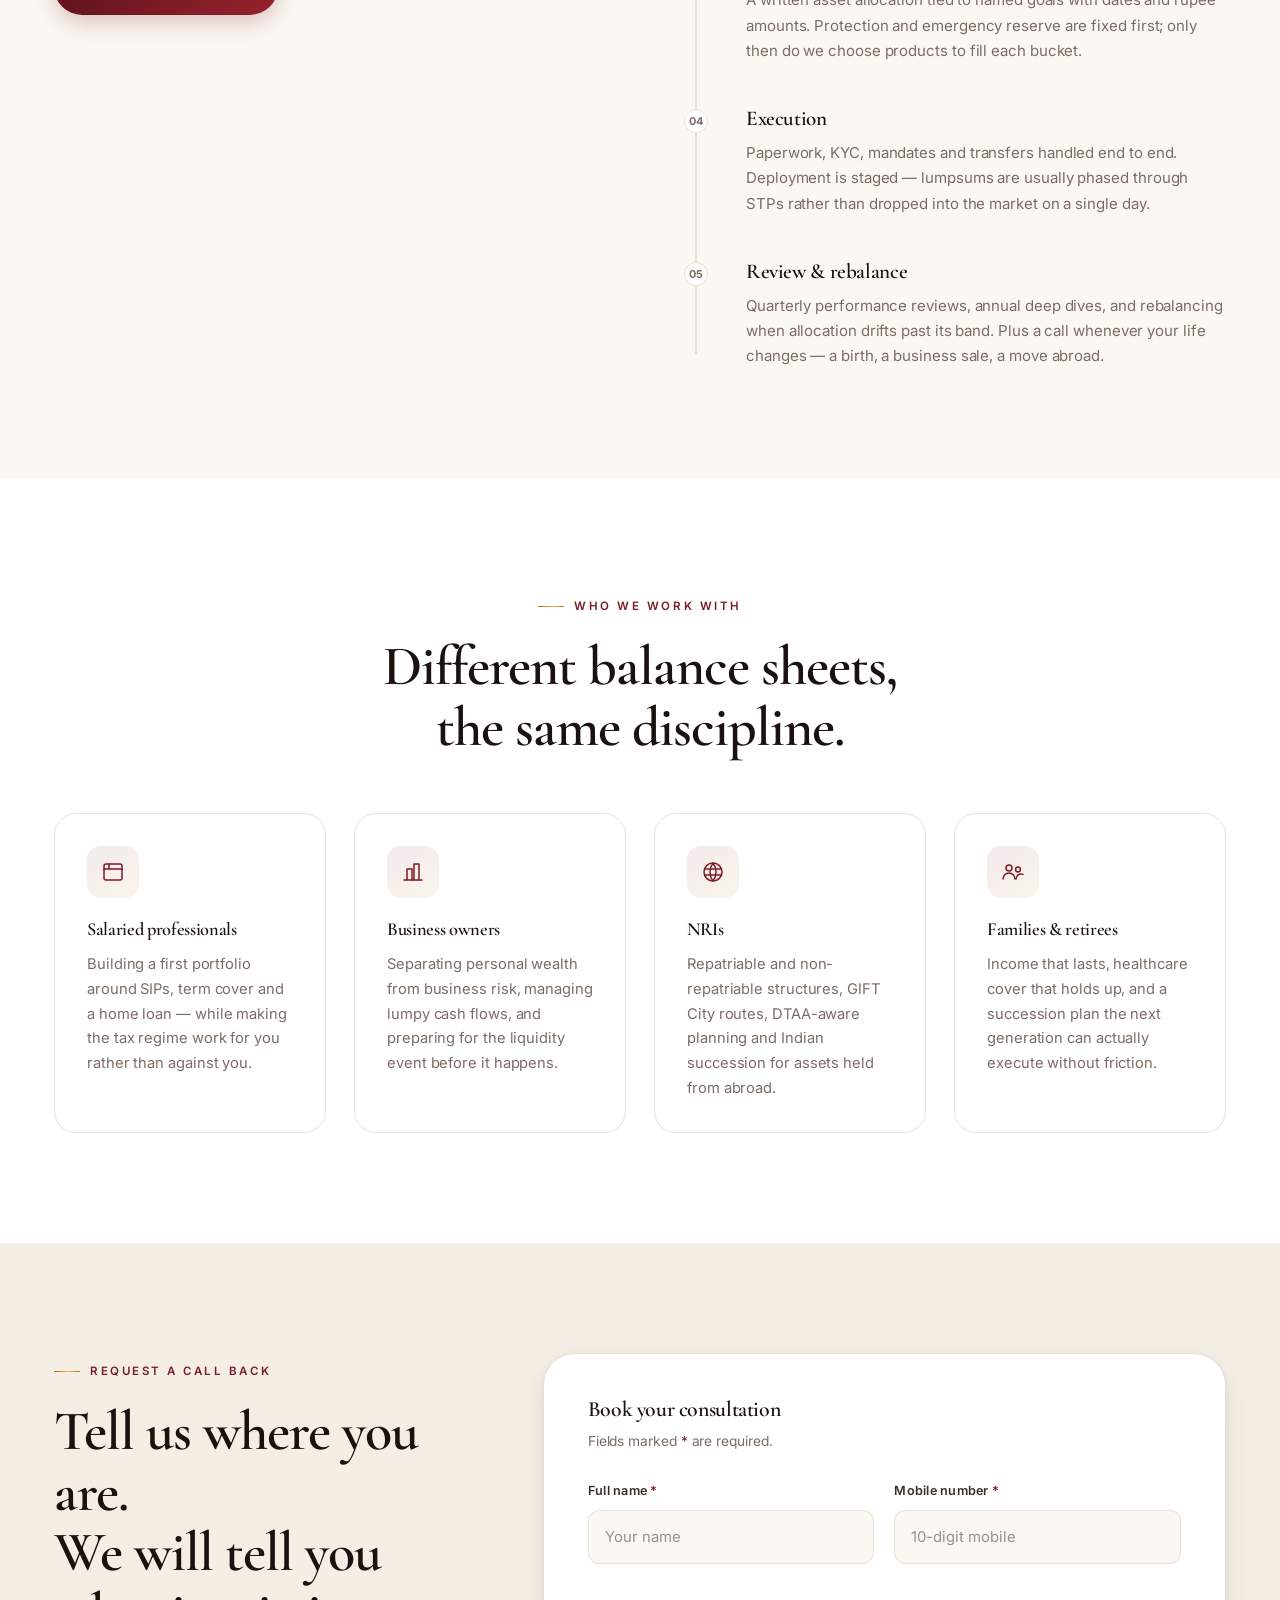
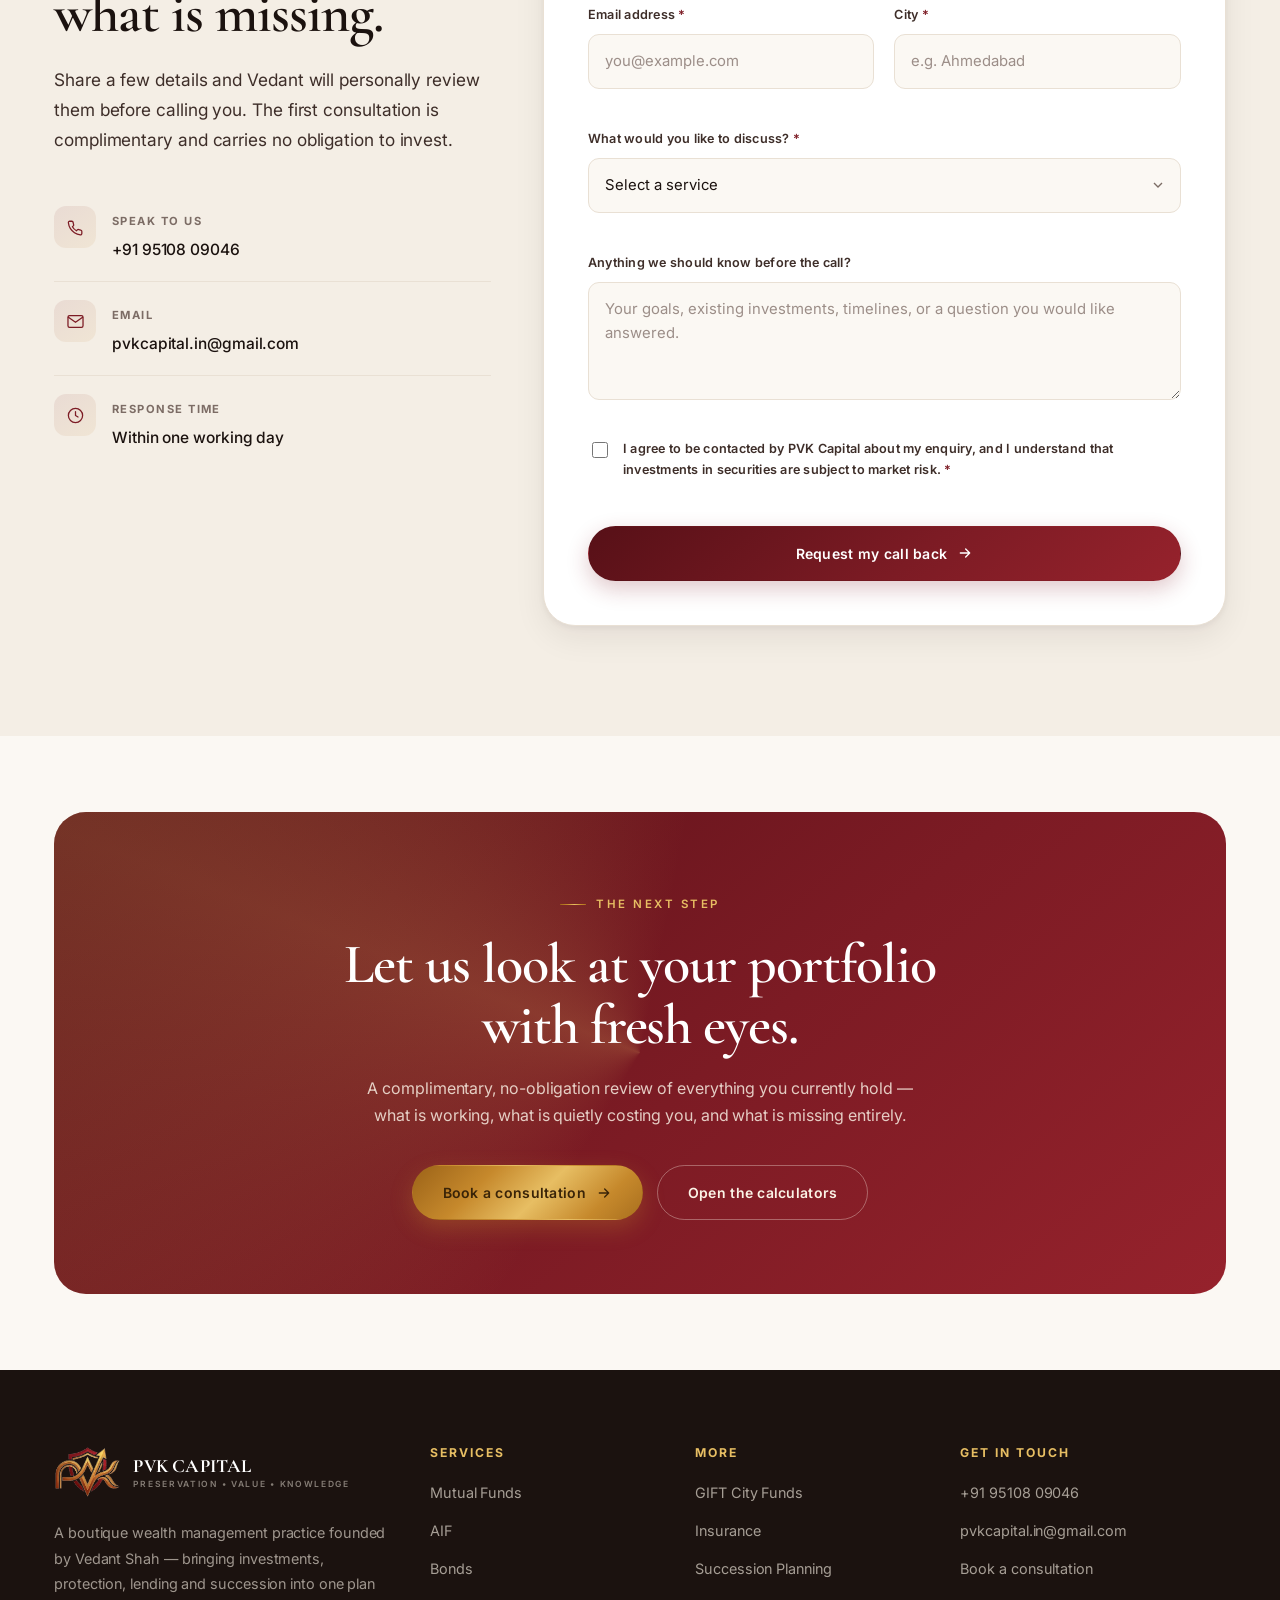
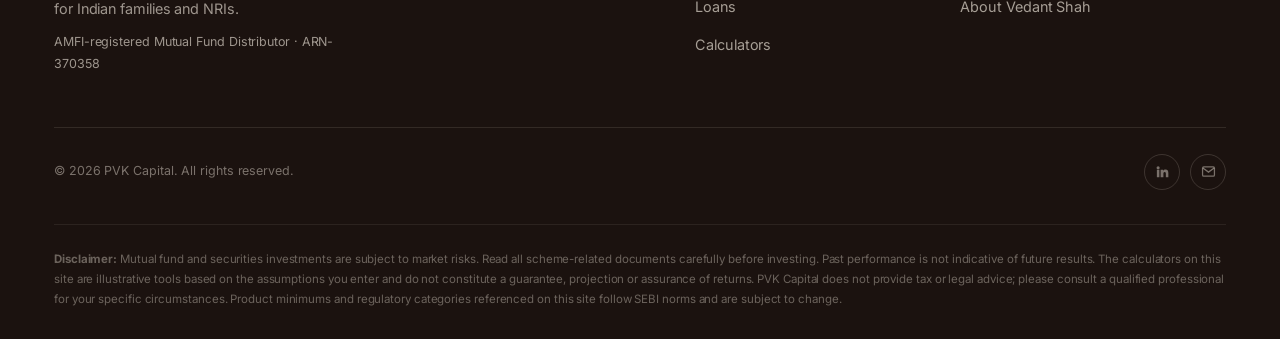
==== commit b3c9892d: "SEO" ====
--- a/Frontend/index.html
+++ b/Frontend/index.html
@@ -1,16 +1,231 @@
 <!DOCTYPE html>
-<html lang="en">
+<html lang="en-IN">
 <head>
 <meta charset="UTF-8">
 <meta name="viewport" content="width=device-width, initial-scale=1">
-<title>PVK Capital — Wealth Management | Preservation • Value • Knowledge</title>
-<meta name="description" content="PVK Capital is a wealth management practice founded by Vedant Shah. Mutual funds, AIF, bonds, GIFT City funds, insurance, succession planning and loans — under one relationship.">
+<title>PVK Capital | Wealth Management &amp; Mutual Funds in Vadodara</title>
+<meta name="description" content="PVK Capital is a Vadodara wealth management practice founded by Vedant Shah: mutual funds, SIPs, AIF, bonds, GIFT City funds, insurance and succession planning.">
+<link rel="canonical" href="https://pvkcapital.com/">
+<meta name="robots" content="index, follow, max-image-preview:large, max-snippet:-1">
+<meta property="og:type" content="website">
+<meta property="og:site_name" content="PVK Capital">
+<meta property="og:locale" content="en_IN">
+<meta property="og:url" content="https://pvkcapital.com/">
+<meta property="og:title" content="PVK Capital | Wealth Management &amp; Mutual Funds in Vadodara">
+<meta property="og:description" content="PVK Capital is a Vadodara wealth management practice founded by Vedant Shah: mutual funds, SIPs, AIF, bonds, GIFT City funds, insurance and succession planning.">
+<meta property="og:image" content="https://pvkcapital.com/assets/img/og-image.jpg">
+<meta property="og:image:width" content="1200">
+<meta property="og:image:height" content="630">
+<meta property="og:image:alt" content="PVK Capital logo — Preservation, Value, Knowledge">
+<meta name="twitter:card" content="summary_large_image">
+<meta name="twitter:title" content="PVK Capital | Wealth Management &amp; Mutual Funds in Vadodara">
+<meta name="twitter:description" content="PVK Capital is a Vadodara wealth management practice founded by Vedant Shah: mutual funds, SIPs, AIF, bonds, GIFT City funds, insurance and succession planning.">
+<meta name="twitter:image" content="https://pvkcapital.com/assets/img/og-image.jpg">
 <meta name="theme-color" content="#7C1B24">
-<link rel="icon" type="image/svg+xml" href="assets/img/pvk-icon.svg">
+<link rel="icon" href="favicon.ico" sizes="48x48">
+<link rel="icon" type="image/png" sizes="192x192" href="assets/img/icon-192.png">
+<link rel="apple-touch-icon" href="assets/img/apple-touch-icon.png">
 <link rel="preconnect" href="https://fonts.googleapis.com">
 <link rel="preconnect" href="https://fonts.gstatic.com" crossorigin>
 <link href="https://fonts.googleapis.com/css2?family=Cormorant+Garamond:ital,wght@0,400;0,500;0,600;0,700;1,400;1,600&family=Inter:wght@400;500;600;700&display=swap" rel="stylesheet">
 <link rel="stylesheet" href="assets/css/style.css">
+<script type="application/ld+json">
+{
+  "@context": "https://schema.org",
+  "@graph": [
+    {
+      "@type": "FinancialService",
+      "@id": "https://pvkcapital.com/#organization",
+      "name": "PVK Capital",
+      "url": "https://pvkcapital.com/",
+      "slogan": "Preservation • Value • Knowledge",
+      "description": "A boutique wealth management practice in Vadodara founded by Vedant Shah — bringing investments, protection, lending and succession into one plan for Indian families and NRIs.",
+      "logo": {
+        "@type": "ImageObject",
+        "url": "https://pvkcapital.com/assets/img/pvk-logo.webp",
+        "width": 700,
+        "height": 455
+      },
+      "image": "https://pvkcapital.com/assets/img/og-image.jpg",
+      "founder": {
+        "@id": "https://pvkcapital.com/#vedant-shah"
+      },
+      "telephone": "+91-95108-09046",
+      "email": "pvkcapital.in@gmail.com",
+      "address": {
+        "@type": "PostalAddress",
+        "addressLocality": "Vadodara",
+        "addressRegion": "Gujarat",
+        "addressCountry": "IN"
+      },
+      "areaServed": [
+        {
+          "@type": "City",
+          "name": "Vadodara"
+        },
+        {
+          "@type": "State",
+          "name": "Gujarat"
+        },
+        {
+          "@type": "Country",
+          "name": "India"
+        }
+      ],
+      "openingHoursSpecification": [
+        {
+          "@type": "OpeningHoursSpecification",
+          "dayOfWeek": [
+            "Monday",
+            "Tuesday",
+            "Wednesday",
+            "Thursday",
+            "Friday",
+            "Saturday"
+          ],
+          "opens": "10:00",
+          "closes": "19:00"
+        }
+      ],
+      "contactPoint": [
+        {
+          "@type": "ContactPoint",
+          "contactType": "customer service",
+          "telephone": "+91-95108-09046",
+          "email": "pvkcapital.in@gmail.com",
+          "areaServed": "IN",
+          "availableLanguage": [
+            "English",
+            "Hindi",
+            "Gujarati"
+          ]
+        }
+      ],
+      "identifier": {
+        "@type": "PropertyValue",
+        "propertyID": "AMFI ARN",
+        "value": "ARN-370358"
+      },
+      "sameAs": [
+        "https://www.linkedin.com/company/pvk-capital/"
+      ],
+      "knowsAbout": [
+        "Mutual Funds",
+        "Alternative Investment Funds",
+        "Bonds & Fixed Income",
+        "GIFT City Funds",
+        "Insurance",
+        "Succession Planning",
+        "Loans",
+        "SIP",
+        "Financial planning",
+        "Wealth management"
+      ],
+      "hasOfferCatalog": {
+        "@type": "OfferCatalog",
+        "name": "Wealth management services",
+        "itemListElement": [
+          {
+            "@type": "Offer",
+            "itemOffered": {
+              "@type": "Service",
+              "name": "Mutual Funds",
+              "url": "https://pvkcapital.com/services#mutual-funds"
+            }
+          },
+          {
+            "@type": "Offer",
+            "itemOffered": {
+              "@type": "Service",
+              "name": "Alternative Investment Funds",
+              "url": "https://pvkcapital.com/services#aif"
+            }
+          },
+          {
+            "@type": "Offer",
+            "itemOffered": {
+              "@type": "Service",
+              "name": "Bonds & Fixed Income",
+              "url": "https://pvkcapital.com/services#bonds"
+            }
+          },
+          {
+            "@type": "Offer",
+            "itemOffered": {
+              "@type": "Service",
+              "name": "GIFT City Funds",
+              "url": "https://pvkcapital.com/services#gift-city"
+            }
+          },
+          {
+            "@type": "Offer",
+            "itemOffered": {
+              "@type": "Service",
+              "name": "Insurance",
+              "url": "https://pvkcapital.com/services#insurance"
+            }
+          },
+          {
+            "@type": "Offer",
+            "itemOffered": {
+              "@type": "Service",
+              "name": "Succession Planning",
+              "url": "https://pvkcapital.com/services#succession"
+            }
+          },
+          {
+            "@type": "Offer",
+            "itemOffered": {
+              "@type": "Service",
+              "name": "Loans",
+              "url": "https://pvkcapital.com/services#loans"
+            }
+          }
+        ]
+      }
+    },
+    {
+      "@type": "WebSite",
+      "@id": "https://pvkcapital.com/#website",
+      "url": "https://pvkcapital.com/",
+      "name": "PVK Capital",
+      "publisher": {
+        "@id": "https://pvkcapital.com/#organization"
+      },
+      "inLanguage": "en-IN"
+    },
+    {
+      "@type": "WebPage",
+      "@id": "https://pvkcapital.com/#webpage",
+      "url": "https://pvkcapital.com/",
+      "name": "PVK Capital | Wealth Management & Mutual Funds in Vadodara",
+      "description": "PVK Capital is a Vadodara wealth management practice founded by Vedant Shah: mutual funds, SIPs, AIF, bonds, GIFT City funds, insurance and succession planning.",
+      "isPartOf": {
+        "@id": "https://pvkcapital.com/#website"
+      },
+      "about": {
+        "@id": "https://pvkcapital.com/#organization"
+      },
+      "inLanguage": "en-IN",
+      "primaryImageOfPage": {
+        "@type": "ImageObject",
+        "url": "https://pvkcapital.com/assets/img/og-image.jpg"
+      }
+    },
+    {
+      "@type": "Person",
+      "@id": "https://pvkcapital.com/#vedant-shah",
+      "name": "Vedant Shah",
+      "jobTitle": "Founder",
+      "worksFor": {
+        "@id": "https://pvkcapital.com/#organization"
+      },
+      "url": "https://pvkcapital.com/about",
+      "image": "https://pvkcapital.com/assets/img/founder.webp"
+    }
+  ]
+}
+</script>
 </head>
 <body>
 
@@ -20,7 +235,7 @@
 <header class="nav">
   <div class="wrap">
     <a class="brand" href="index.html" aria-label="PVK Capital — home">
-      <img src="assets/img/pvk-icon.svg" alt="PVK Capital">
+      <img src="assets/img/pvk-icon.webp" width="240" height="185" alt="PVK Capital" decoding="async">
       <span class="brand-txt">
         <b>PVK CAPITAL</b>
         <span>Preservation • Value • Knowledge</span>
@@ -86,7 +301,7 @@
       <div class="hero-visual">
         <div class="hero-emblem">
           <div class="hero-emblem-inner">
-            <img src="assets/img/pvk-logo.svg" alt="The PVK Capital emblem: a shield, an ascending arrow and the letters P, V and K">
+            <img src="assets/img/pvk-logo.webp" fetchpriority="high" alt="The PVK Capital emblem: a shield, an ascending arrow and the letters P, V and K">
           </div>
         </div>
 
@@ -139,7 +354,7 @@
     <div class="founder">
       <div class="photo-frame" data-rv>
         <div class="photo-slot">
-          <img src="assets/img/founder.jpg" alt="Vedant Shah, Founder of PVK Capital">
+          <img src="assets/img/founder.webp" width="1000" height="1478" alt="Vedant Shah, Founder of PVK Capital" loading="lazy" decoding="async">
           <div class="photo-ph">
             <svg viewBox="0 0 24 24" fill="none" stroke="currentColor" stroke-linecap="round" stroke-linejoin="round"><rect x="3" y="4" width="18" height="16" rx="2"/><circle cx="12" cy="10.5" r="3"/><path d="M5.5 19a7 7 0 0 1 13 0"/></svg>
             <b>Vedant Shah</b>
@@ -617,7 +832,7 @@
     <div class="footer-top">
       <div>
         <a class="brand" href="index.html">
-          <img src="assets/img/pvk-icon.svg" alt="PVK Capital" style="height:52px">
+          <img src="assets/img/pvk-icon.webp" width="240" height="185" alt="PVK Capital" style="height:52px" loading="lazy" decoding="async">
           <span class="brand-txt">
             <b>PVK CAPITAL</b>
             <span>Preservation • Value • Knowledge</span>
